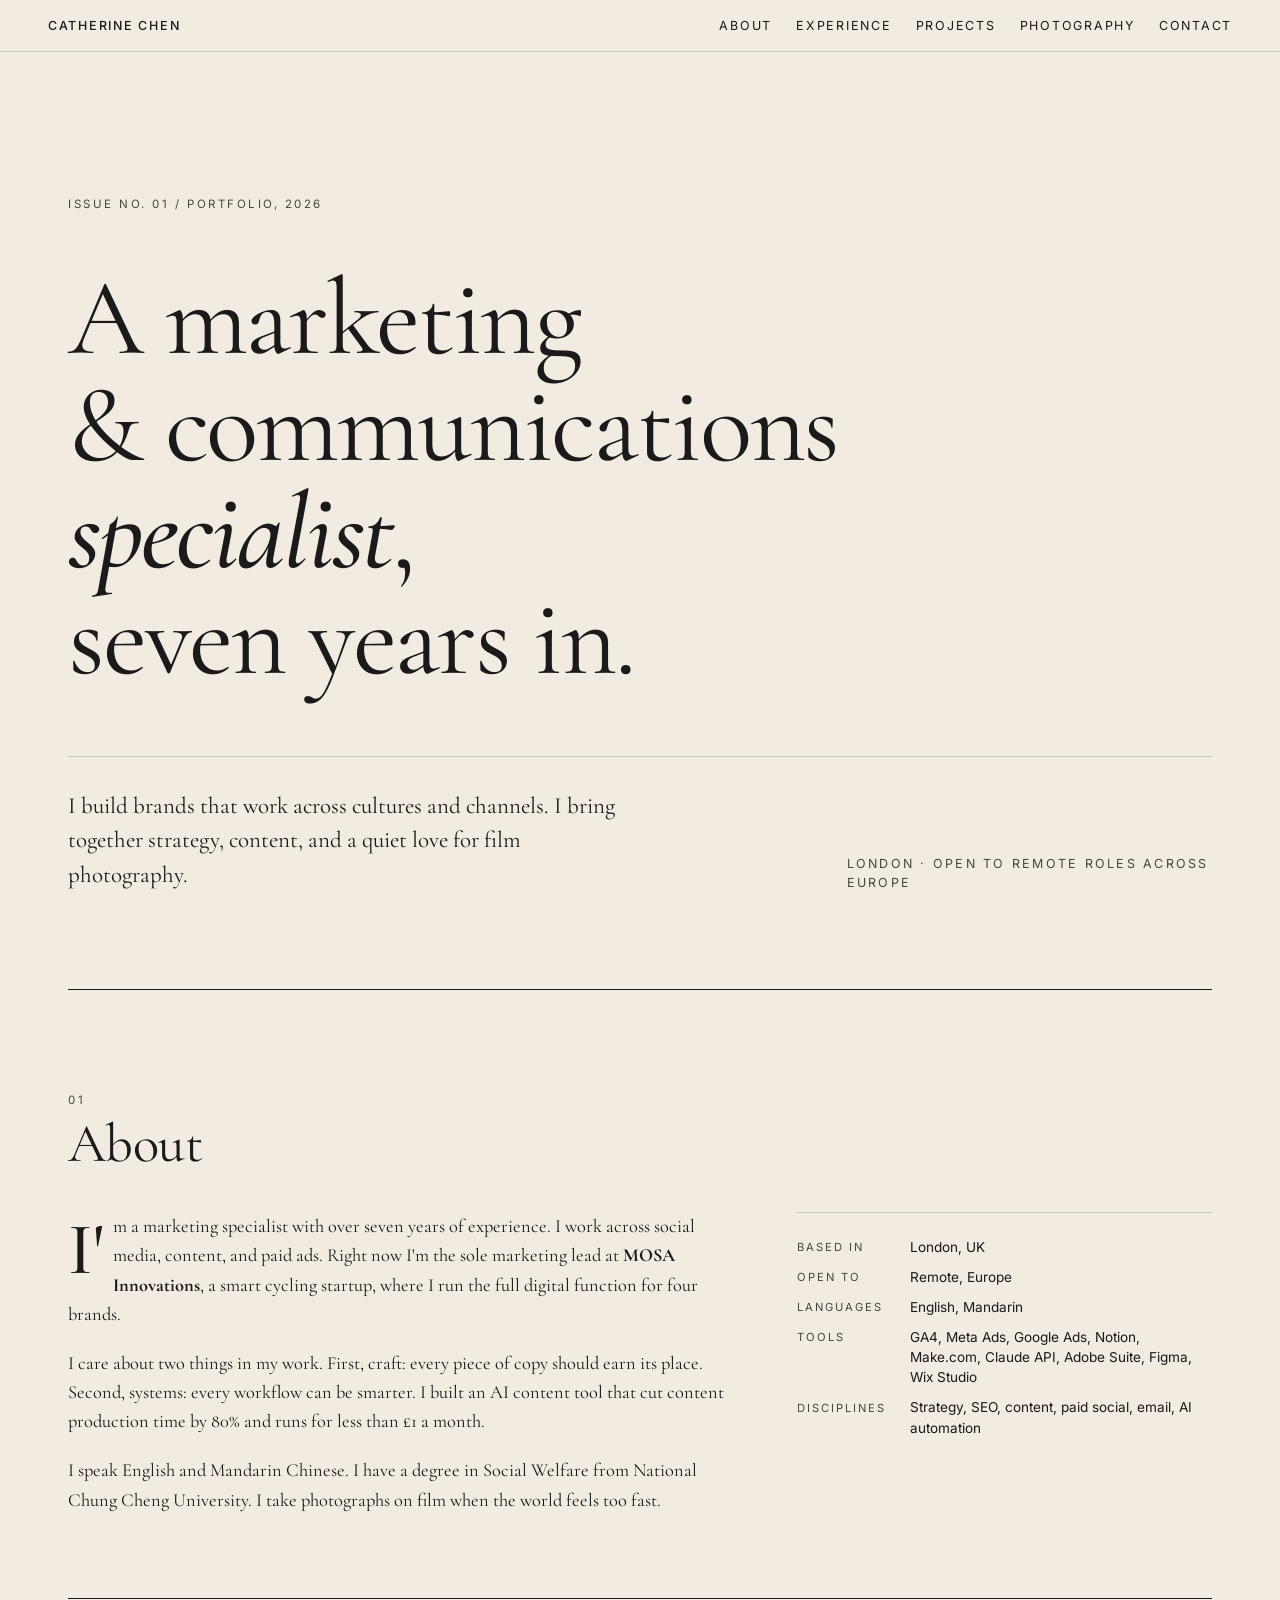
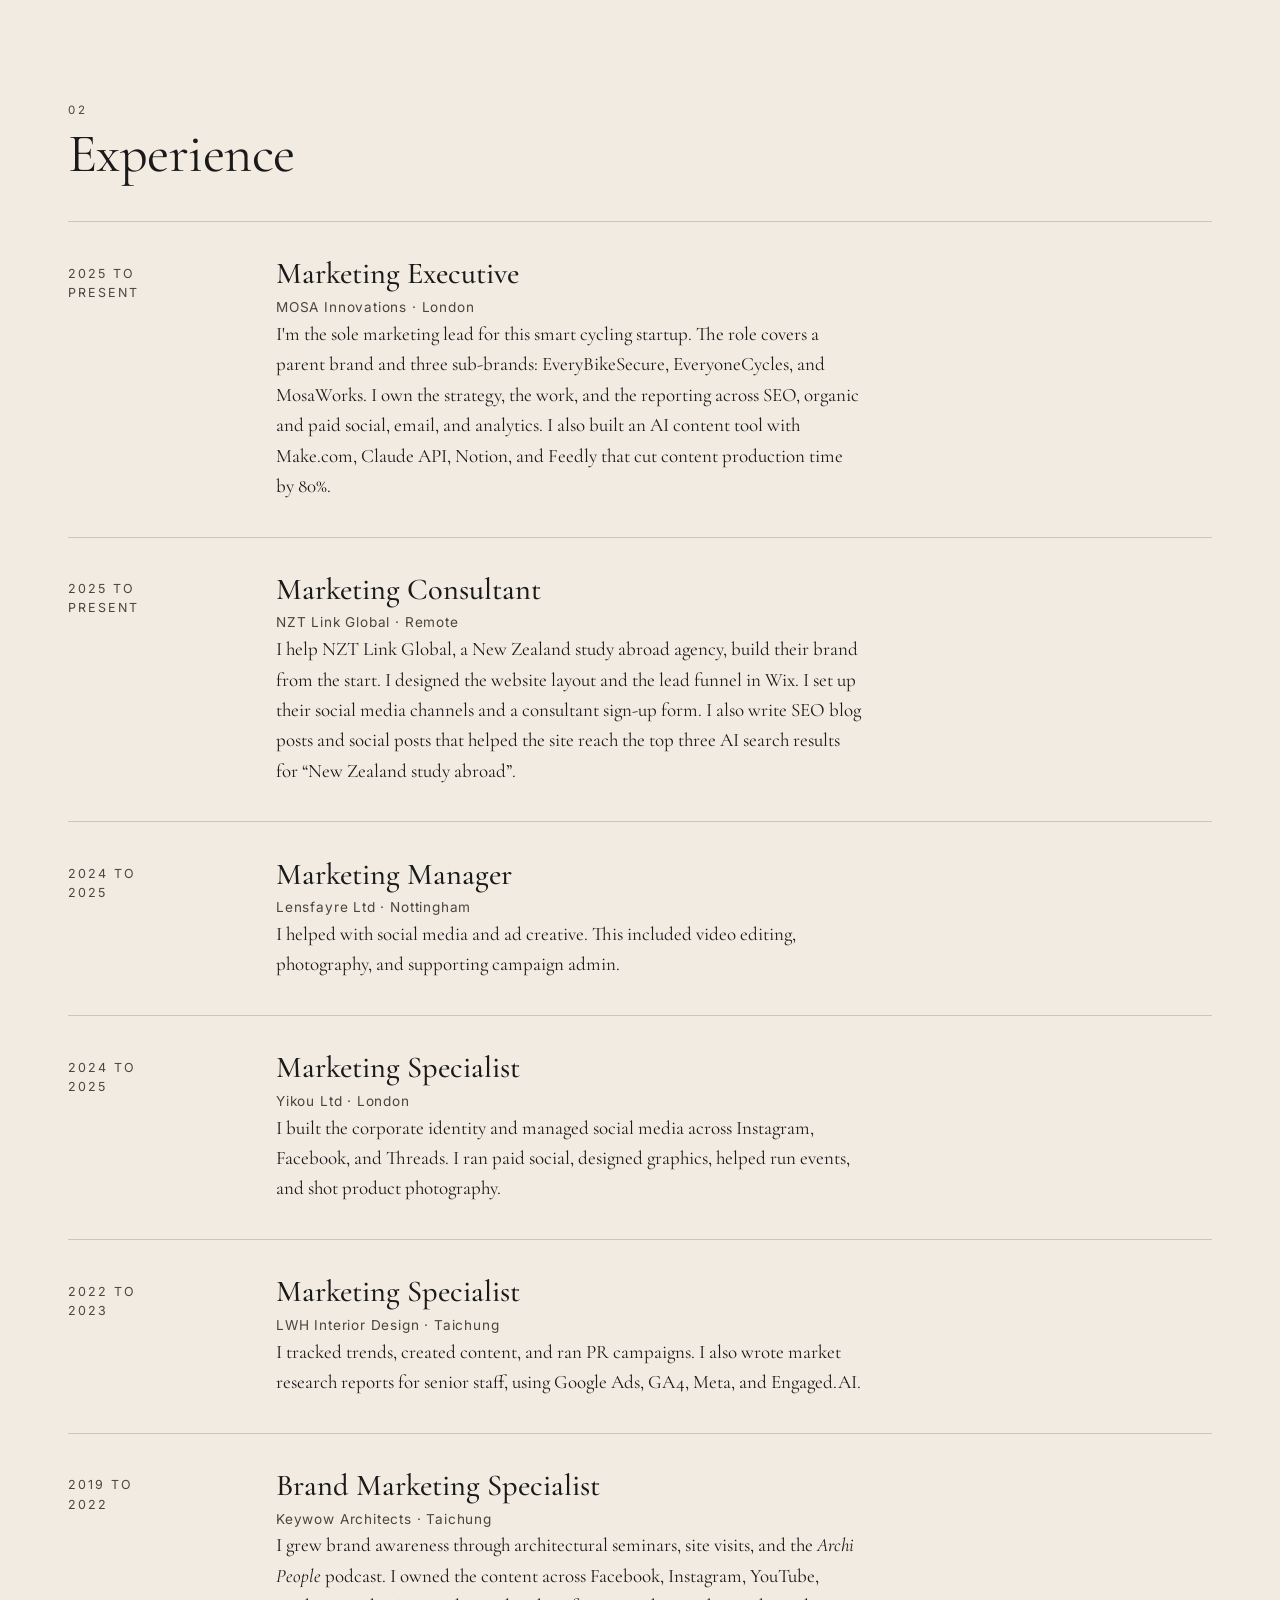
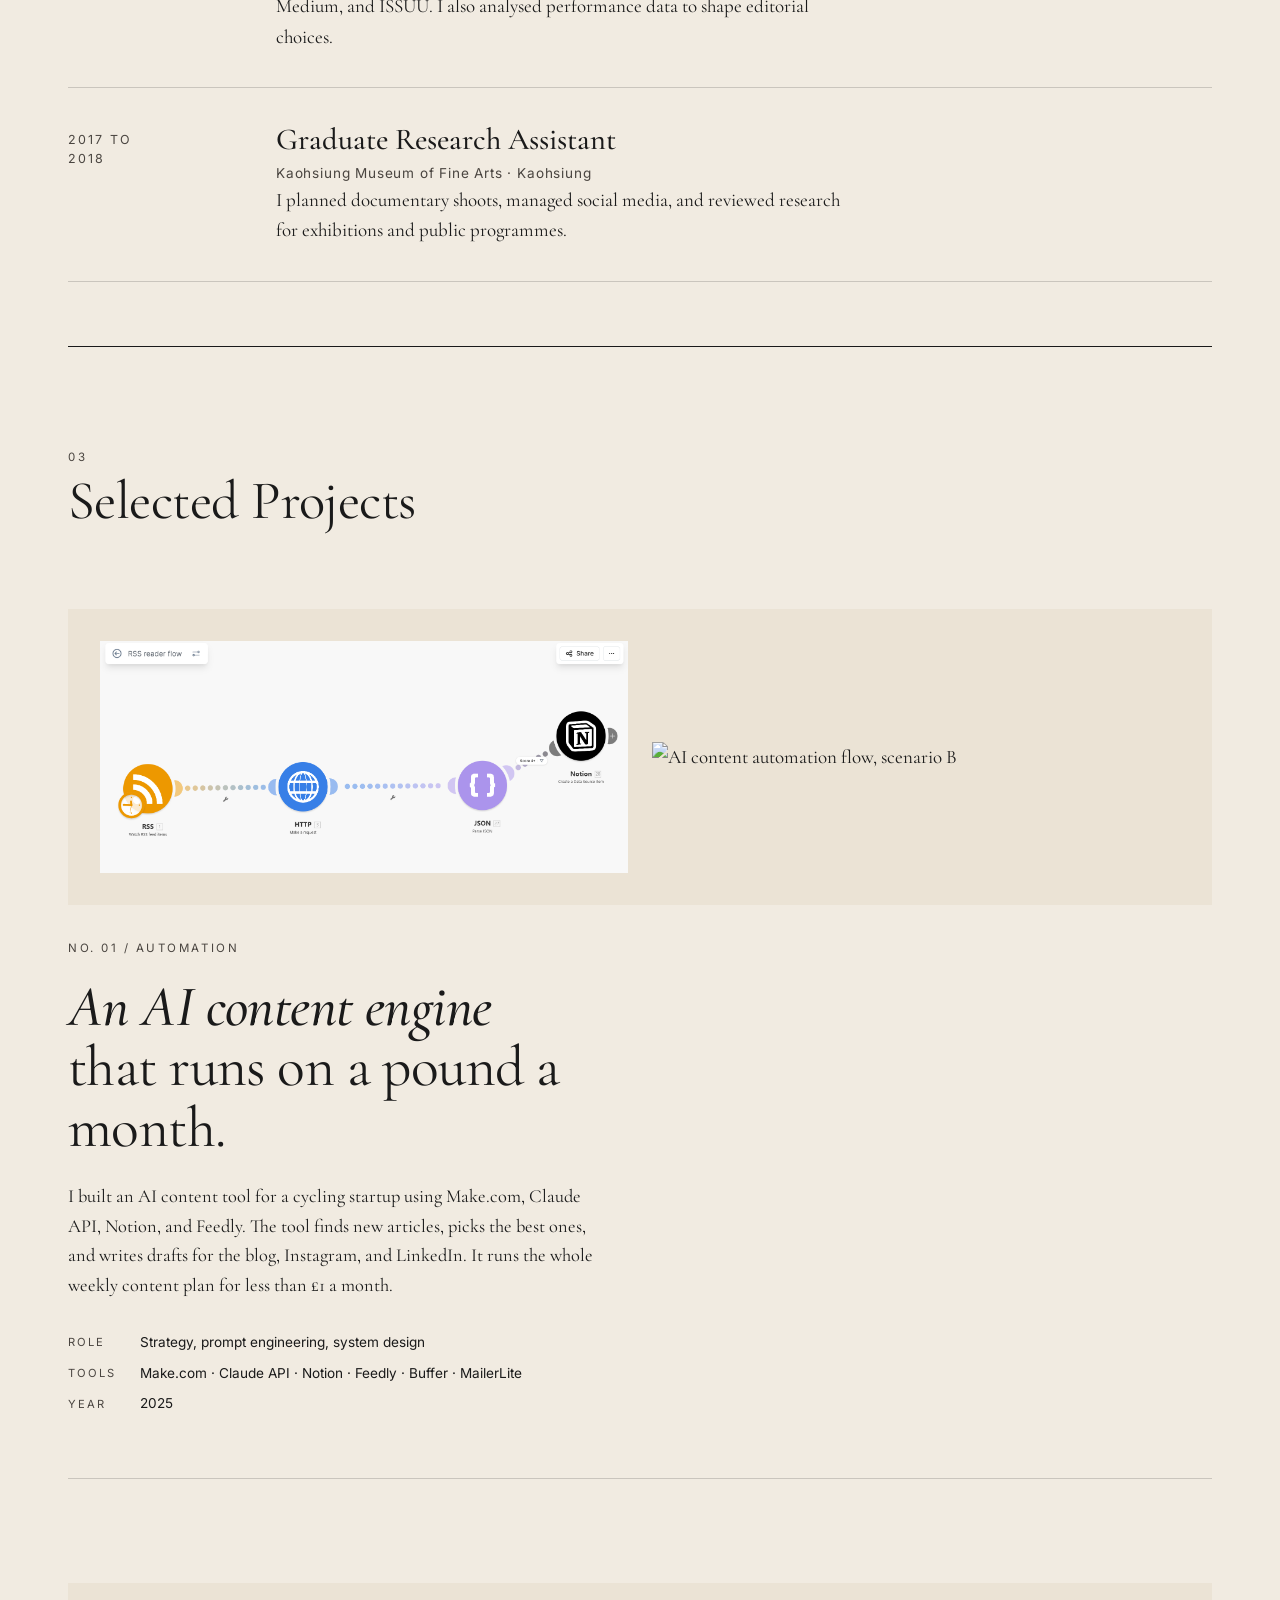
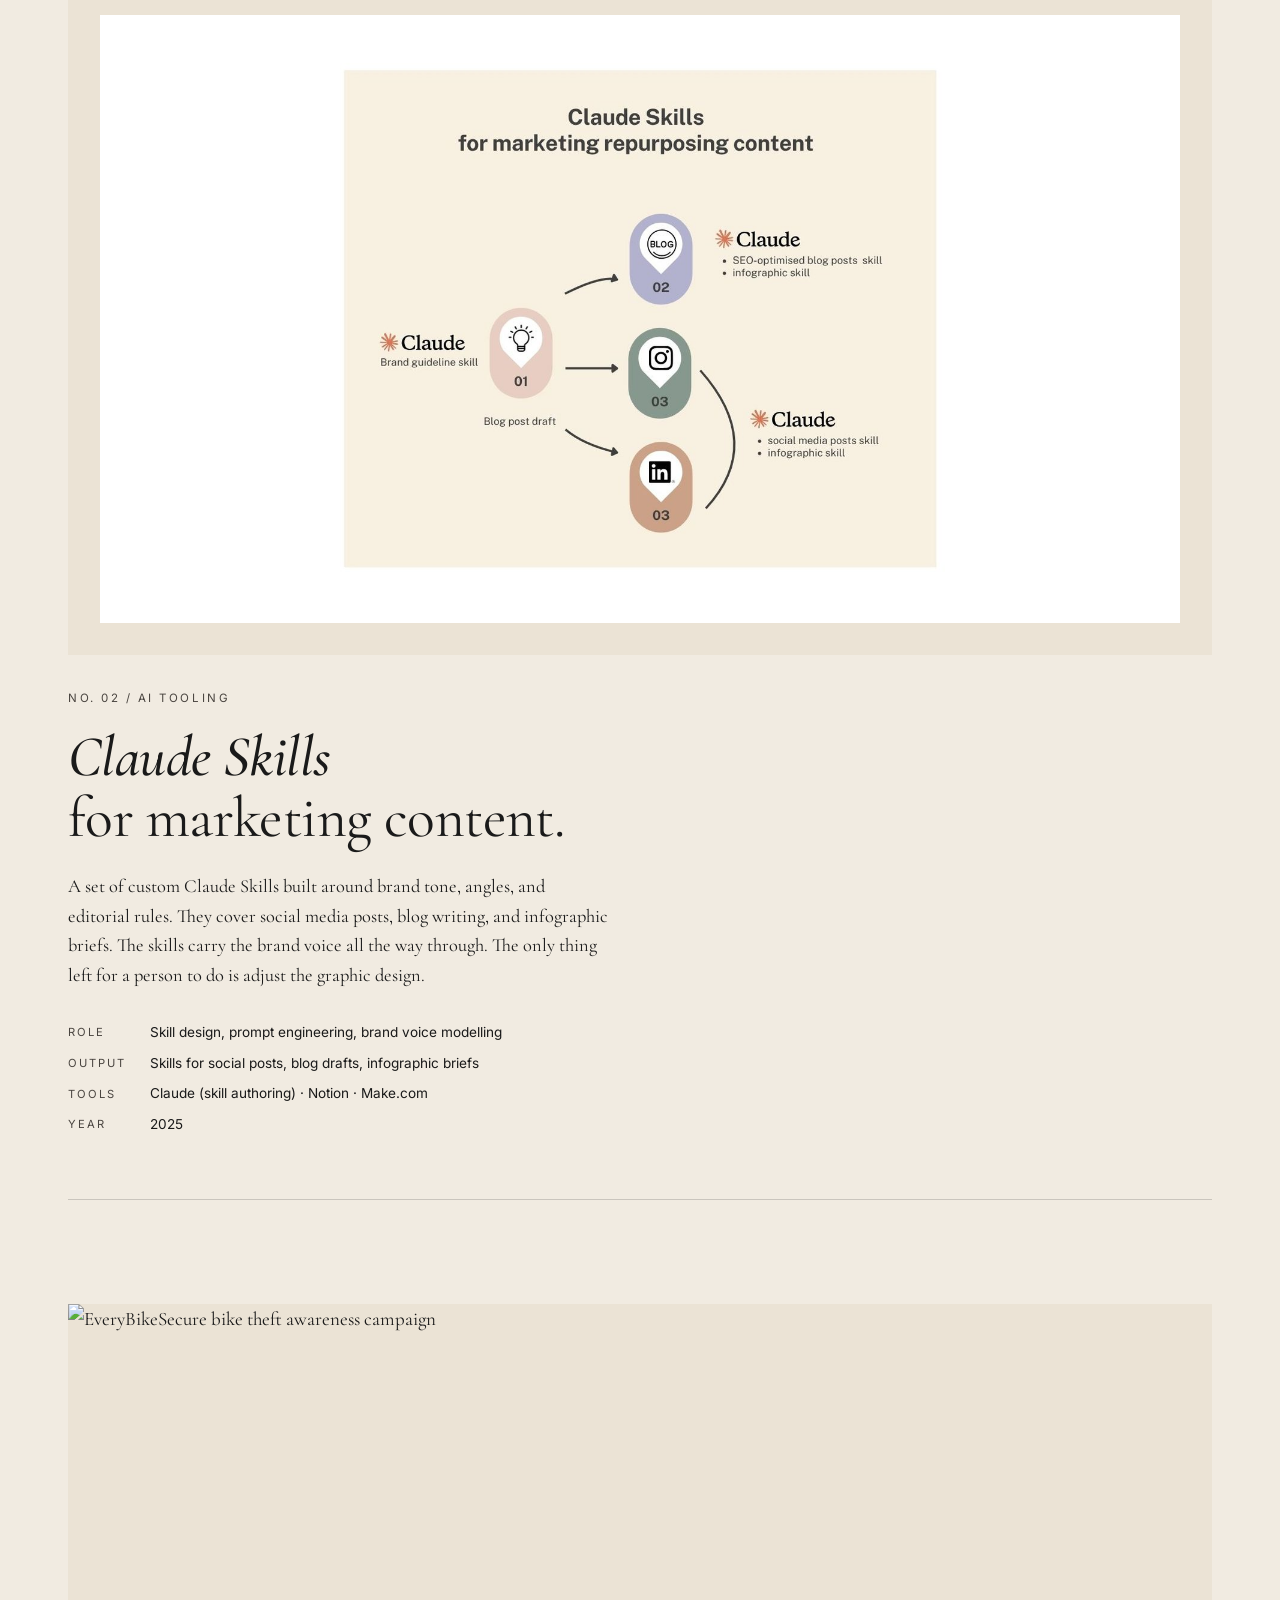
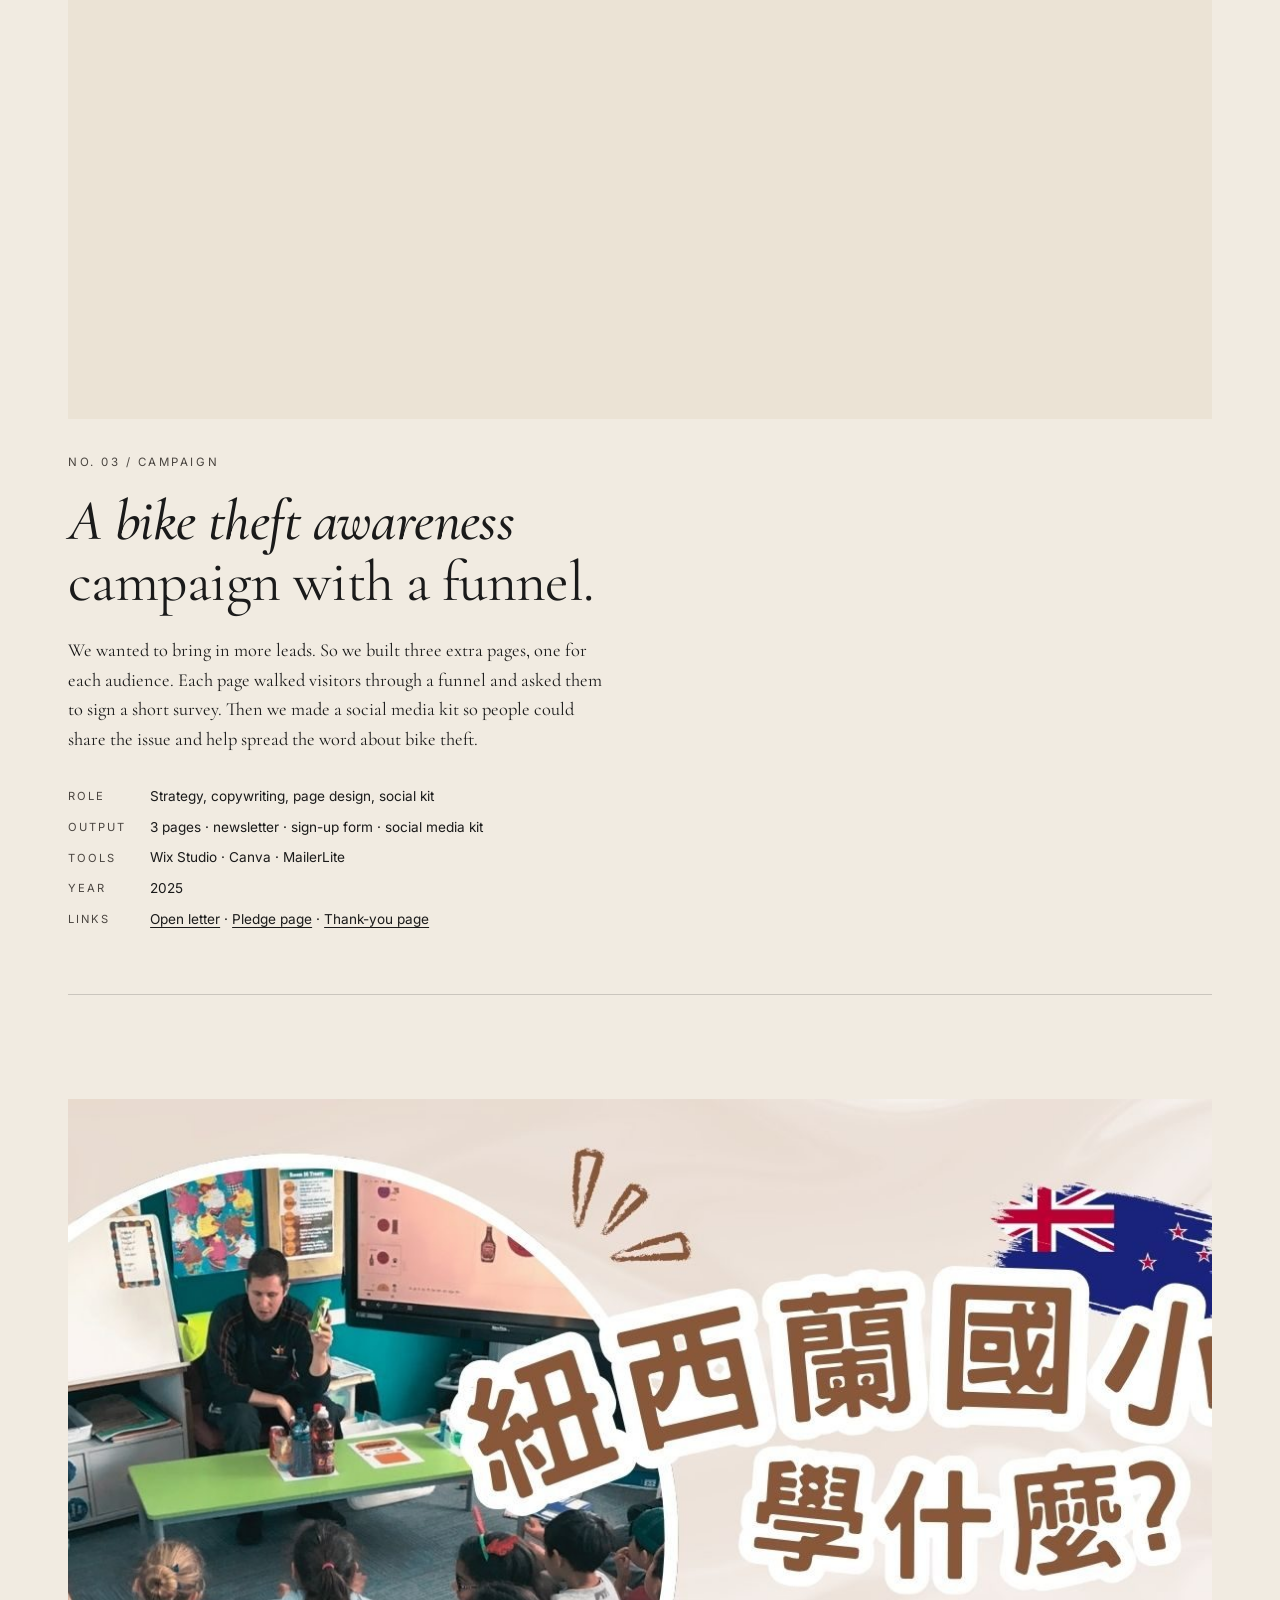
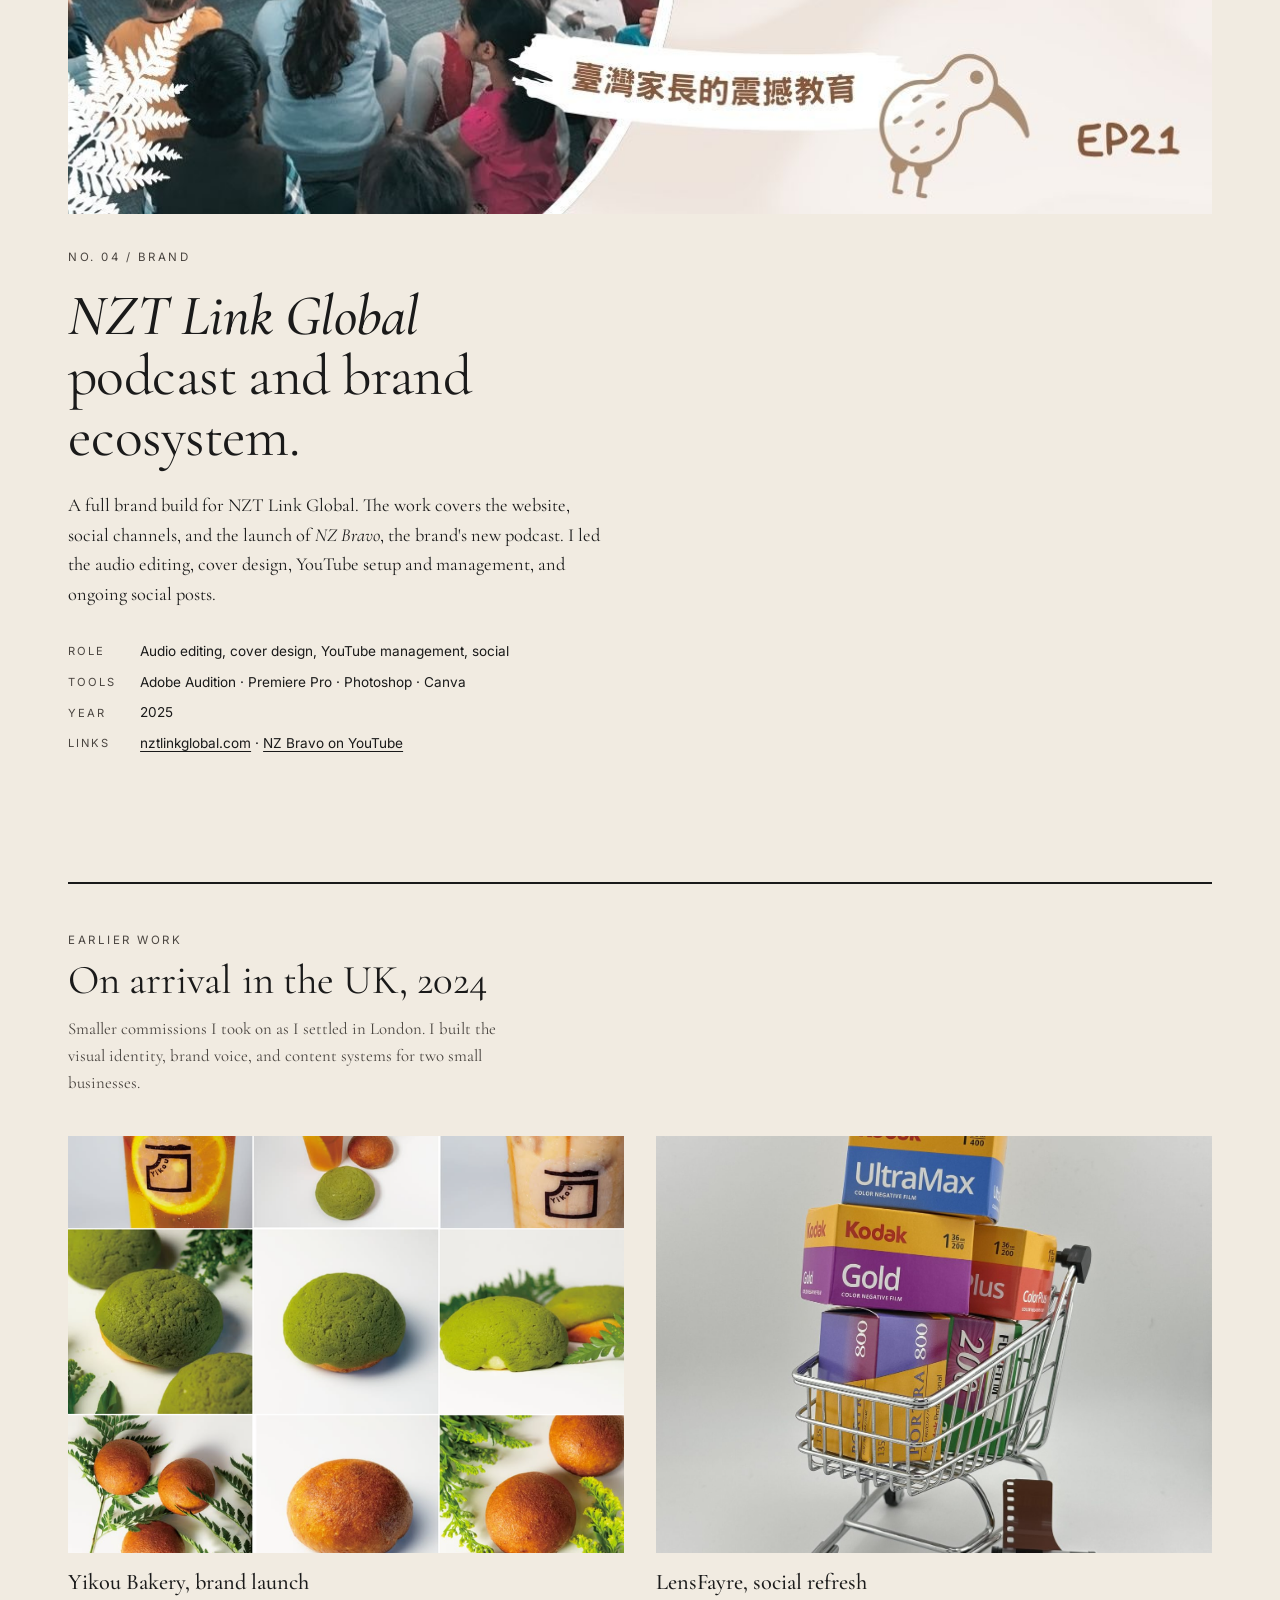
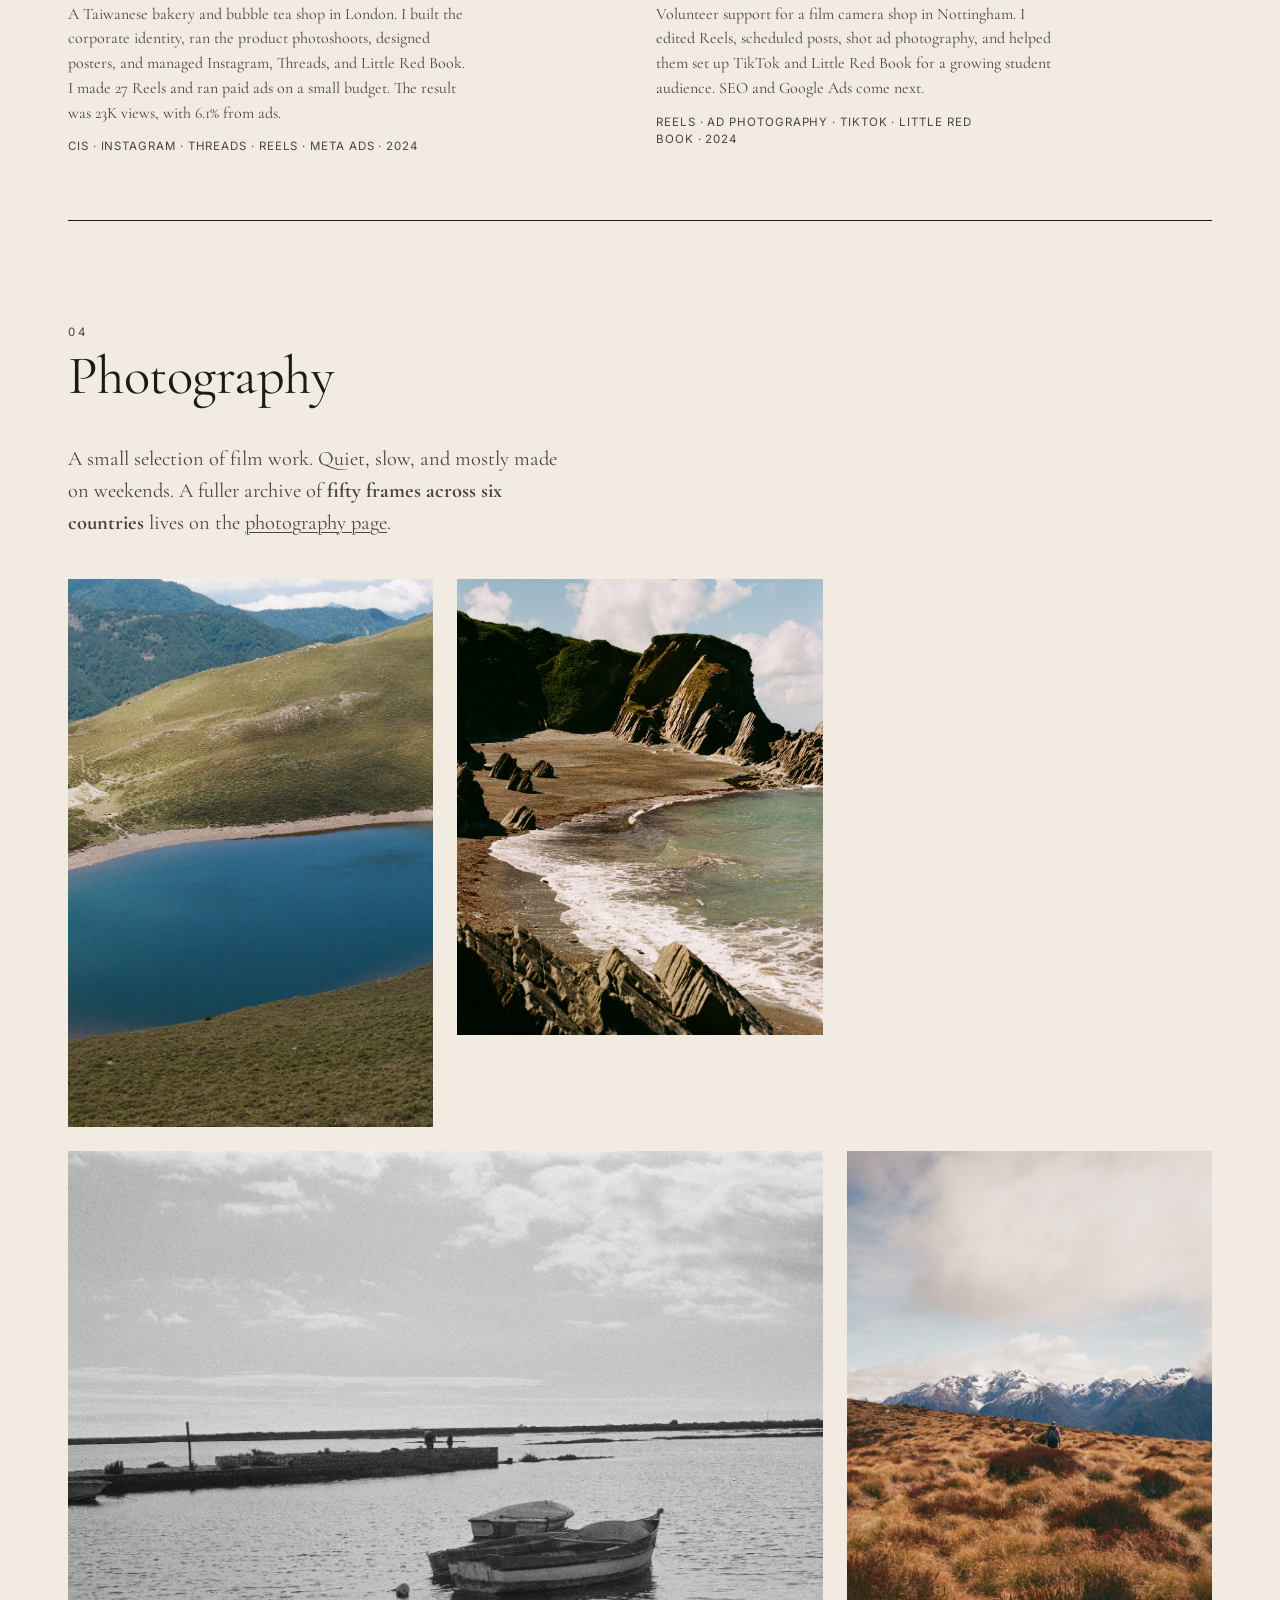
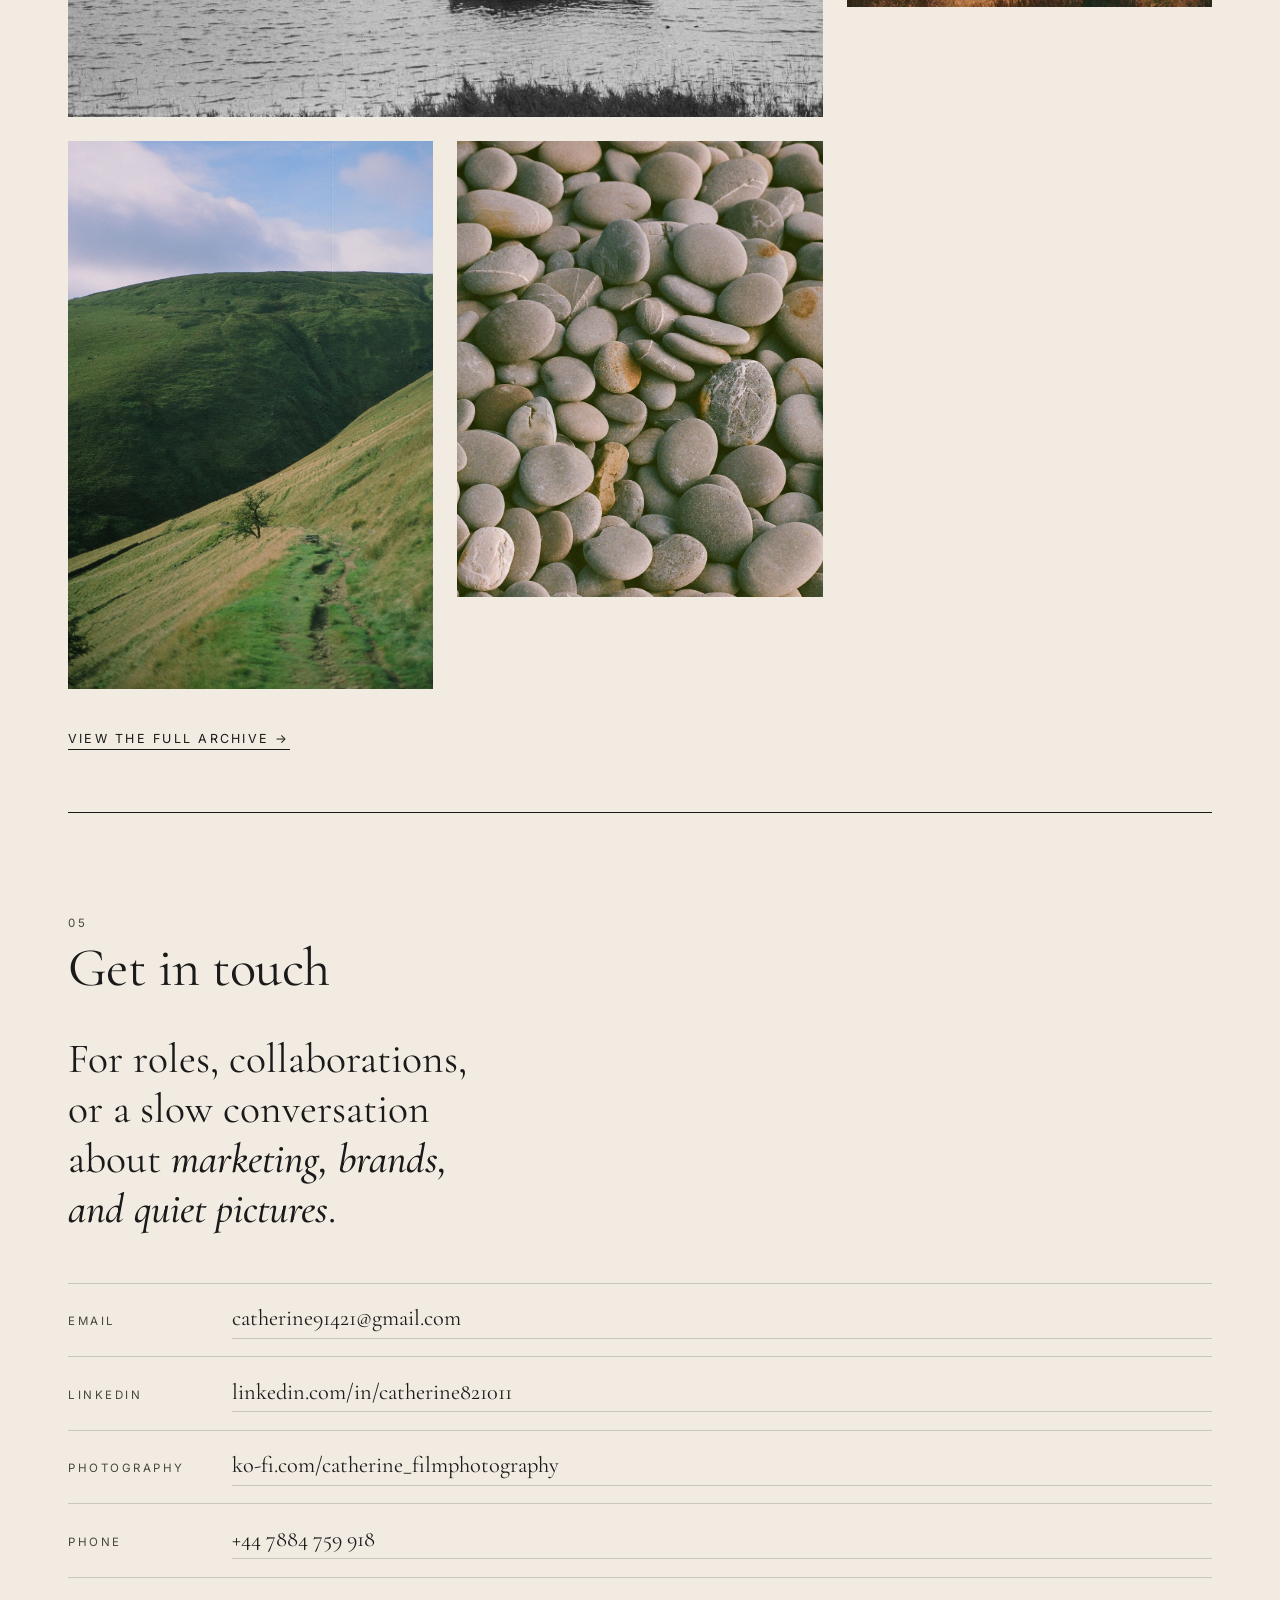
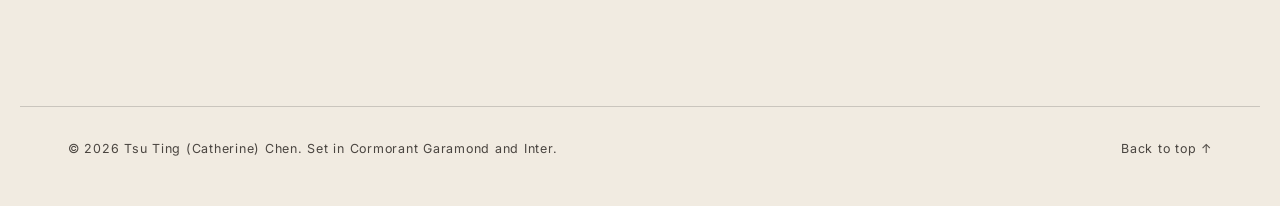
==== index.html @ f1c5baa5 "Add files via upload" ====
<!doctype html>
<html lang="en">
<head>
  <meta charset="utf-8" />
  <meta name="viewport" content="width=device-width,initial-scale=1" />
  <title>Catherine Chen, Marketing &amp; Communications</title>
  <meta name="description" content="Tsu Ting (Catherine) Chen, marketing and communications specialist. Seven years building brands across cultures. Portfolio, photography, and contact." />
  <link rel="preconnect" href="https://fonts.googleapis.com">
  <link rel="preconnect" href="https://fonts.gstatic.com" crossorigin>
  <link href="https://fonts.googleapis.com/css2?family=Cormorant+Garamond:ital,wght@0,300;0,400;0,500;0,600;1,400;1,500&family=Inter:wght@300;400;500;600&display=swap" rel="stylesheet">
  <link rel="stylesheet" href="styles.css" />
</head>
<body>

<header class="topbar">
  <a class="mark" href="#top">Catherine Chen</a>
  <nav class="nav">
    <a href="#about">About</a>
    <a href="#experience">Experience</a>
    <a href="#projects">Projects</a>
    <a href="#photography">Photography</a>
    <a href="#contact">Contact</a>
  </nav>
</header>

<main id="top">

  <!-- HERO -->
  <section class="hero">
    <p class="kicker">Issue No. 01 / Portfolio, 2026</p>
    <h1 class="display">
      A marketing<br>
      &amp; communications<br>
      <em>specialist</em>,<br>
      seven years in.
    </h1>
    <div class="hero-foot">
      <p class="lede">
        I build brands that work across cultures and channels.
        I bring together strategy, content, and a quiet love for film photography.
      </p>
      <p class="meta">London &middot; Open to remote roles across Europe</p>
    </div>
  </section>

  <hr class="rule" />

  <!-- ABOUT -->
  <section id="about" class="section">
    <p class="sec-num">01</p>
    <h2 class="sec-title">About</h2>
    <div class="two-col">
      <div class="col-narrow">
        <p class="dropcap">
          I'm a marketing specialist with over seven years of experience.
          I work across social media, content, and paid ads.
          Right now I'm the sole marketing lead at <strong>MOSA Innovations</strong>,
          a smart cycling startup, where I run the full digital function for four brands.
        </p>
        <p>
          I care about two things in my work. First, craft: every piece of copy
          should earn its place. Second, systems: every workflow can be smarter.
          I built an AI content tool that cut content production time by 80% and
          runs for less than &pound;1 a month.
        </p>
        <p>
          I speak English and Mandarin Chinese. I have a degree in Social Welfare
          from National Chung Cheng University. I take photographs on film when the
          world feels too fast.
        </p>
      </div>
      <aside class="col-side">
        <dl class="facts">
          <dt>Based in</dt><dd>London, UK</dd>
          <dt>Open to</dt><dd>Remote, Europe</dd>
          <dt>Languages</dt><dd>English, Mandarin</dd>
          <dt>Tools</dt><dd>GA4, Meta Ads, Google Ads, Notion, Make.com, Claude API, Adobe Suite, Figma, Wix Studio</dd>
          <dt>Disciplines</dt><dd>Strategy, SEO, content, paid social, email, AI automation</dd>
        </dl>
      </aside>
    </div>
  </section>

  <hr class="rule" />

  <!-- EXPERIENCE -->
  <section id="experience" class="section">
    <p class="sec-num">02</p>
    <h2 class="sec-title">Experience</h2>

    <ol class="cv">
      <li class="cv-row">
        <div class="cv-when">2025 to<br><span>Present</span></div>
        <div class="cv-what">
          <h3>Marketing Executive</h3>
          <p class="cv-where">MOSA Innovations &middot; London</p>
          <p>I'm the sole marketing lead for this smart cycling startup. The role covers a parent brand and three sub-brands: EveryBikeSecure, EveryoneCycles, and MosaWorks. I own the strategy, the work, and the reporting across SEO, organic and paid social, email, and analytics. I also built an AI content tool with Make.com, Claude API, Notion, and Feedly that cut content production time by 80%.</p>
        </div>
      </li>

      <li class="cv-row">
        <div class="cv-when">2025 to<br><span>Present</span></div>
        <div class="cv-what">
          <h3>Marketing Consultant</h3>
          <p class="cv-where">NZT Link Global &middot; Remote</p>
          <p>I help NZT Link Global, a New Zealand study abroad agency, build their brand from the start. I designed the website layout and the lead funnel in Wix. I set up their social media channels and a consultant sign-up form. I also write SEO blog posts and social posts that helped the site reach the top three AI search results for &ldquo;New Zealand study abroad&rdquo;.</p>
        </div>
      </li>

      <li class="cv-row">
        <div class="cv-when">2024 to<br><span>2025</span></div>
        <div class="cv-what">
          <h3>Marketing Manager</h3>
          <p class="cv-where">Lensfayre Ltd &middot; Nottingham</p>
          <p>I helped with social media and ad creative. This included video editing, photography, and supporting campaign admin.</p>
        </div>
      </li>

      <li class="cv-row">
        <div class="cv-when">2024 to<br><span>2025</span></div>
        <div class="cv-what">
          <h3>Marketing Specialist</h3>
          <p class="cv-where">Yikou Ltd &middot; London</p>
          <p>I built the corporate identity and managed social media across Instagram, Facebook, and Threads. I ran paid social, designed graphics, helped run events, and shot product photography.</p>
        </div>
      </li>

      <li class="cv-row">
        <div class="cv-when">2022 to<br><span>2023</span></div>
        <div class="cv-what">
          <h3>Marketing Specialist</h3>
          <p class="cv-where">LWH Interior Design &middot; Taichung</p>
          <p>I tracked trends, created content, and ran PR campaigns. I also wrote market research reports for senior staff, using Google Ads, GA4, Meta, and Engaged.AI.</p>
        </div>
      </li>

      <li class="cv-row">
        <div class="cv-when">2019 to<br><span>2022</span></div>
        <div class="cv-what">
          <h3>Brand Marketing Specialist</h3>
          <p class="cv-where">Keywow Architects &middot; Taichung</p>
          <p>I grew brand awareness through architectural seminars, site visits, and the <em>Archi People</em> podcast. I owned the content across Facebook, Instagram, YouTube, Medium, and ISSUU. I also analysed performance data to shape editorial choices.</p>
        </div>
      </li>

      <li class="cv-row">
        <div class="cv-when">2017 to<br><span>2018</span></div>
        <div class="cv-what">
          <h3>Graduate Research Assistant</h3>
          <p class="cv-where">Kaohsiung Museum of Fine Arts &middot; Kaohsiung</p>
          <p>I planned documentary shoots, managed social media, and reviewed research for exhibitions and public programmes.</p>
        </div>
      </li>
    </ol>
  </section>

  <hr class="rule" />

  <!-- PROJECTS -->
  <section id="projects" class="section">
    <p class="sec-num">03</p>
    <h2 class="sec-title">Selected Projects</h2>

    <!-- No. 01 / AI Content Engine -->
    <article class="project-feature has-cover">
      <div class="feature-cover dual no-crop">
        <img src="photos/ai-automation-flow/Scenario A.png" alt="AI content automation flow, scenario A" loading="lazy">
        <img src="photos/ai-automation-flow/Scenario B.png" alt="AI content automation flow, scenario B" loading="lazy">
      </div>
      <p class="kicker">No. 01 / Automation</p>
      <h3 class="project-title"><em>An AI content engine</em><br>that runs on a pound a month.</h3>
      <p class="project-lede">
        I built an AI content tool for a cycling startup using Make.com, Claude API,
        Notion, and Feedly. The tool finds new articles, picks the best ones, and
        writes drafts for the blog, Instagram, and LinkedIn. It runs the whole weekly
        content plan for less than &pound;1 a month.
      </p>
      <dl class="project-meta">
        <dt>Role</dt><dd>Strategy, prompt engineering, system design</dd>
        <dt>Tools</dt><dd>Make.com &middot; Claude API &middot; Notion &middot; Feedly &middot; Buffer &middot; MailerLite</dd>
        <dt>Year</dt><dd>2025</dd>
      </dl>
    </article>

    <!-- No. 02 / Claude Skills -->
    <article class="project-feature has-cover">
      <div class="feature-cover no-crop">
        <img src="photos/Claude Skills for marketing content.jpg" alt="Claude Skills for marketing content" loading="lazy">
      </div>
      <p class="kicker">No. 02 / AI Tooling</p>
      <h3 class="project-title"><em>Claude Skills</em><br>for marketing content.</h3>
      <p class="project-lede">
        A set of custom Claude Skills built around brand tone, angles, and editorial
        rules. They cover social media posts, blog writing, and infographic briefs.
        The skills carry the brand voice all the way through. The only thing left for
        a person to do is adjust the graphic design.
      </p>
      <dl class="project-meta">
        <dt>Role</dt><dd>Skill design, prompt engineering, brand voice modelling</dd>
        <dt>Output</dt><dd>Skills for social posts, blog drafts, infographic briefs</dd>
        <dt>Tools</dt><dd>Claude (skill authoring) &middot; Notion &middot; Make.com</dd>
        <dt>Year</dt><dd>2025</dd>
      </dl>
    </article>

    <!-- No. 03 / Bike Theft Campaign -->
    <article class="project-feature has-cover">
      <div class="feature-cover">
        <img src="photos/bike-theft-campaign/cover.jpg?v=2" alt="EveryBikeSecure bike theft awareness campaign" loading="lazy">
      </div>
      <p class="kicker">No. 03 / Campaign</p>
      <h3 class="project-title"><em>A bike theft awareness</em><br>campaign with a funnel.</h3>
      <p class="project-lede">
        We wanted to bring in more leads. So we built three extra pages, one for each
        audience. Each page walked visitors through a funnel and asked them to sign a
        short survey. Then we made a social media kit so people could share the issue
        and help spread the word about bike theft.
      </p>
      <dl class="project-meta">
        <dt>Role</dt><dd>Strategy, copywriting, page design, social kit</dd>
        <dt>Output</dt><dd>3 pages &middot; newsletter &middot; sign-up form &middot; social media kit</dd>
        <dt>Tools</dt><dd>Wix Studio &middot; Canva &middot; MailerLite</dd>
        <dt>Year</dt><dd>2025</dd>
        <dt>Links</dt>
        <dd>
          <a href="https://www.everybikesecure.com/openletter" target="_blank" rel="noopener">Open letter</a> &middot;
          <a href="https://www.everybikesecure.com/pledgepage" target="_blank" rel="noopener">Pledge page</a> &middot;
          <a href="https://www.everybikesecure.com/thankyoupage" target="_blank" rel="noopener">Thank-you page</a>
        </dd>
      </dl>
    </article>

    <!-- No. 04 / NZT Brand Ecosystem -->
    <article class="project-feature has-cover">
      <div class="feature-cover">
        <img src="photos/NZT BRAVO Youtube Thumbnail.jpg" alt="NZ Bravo podcast cover" loading="lazy">
      </div>
      <p class="kicker">No. 04 / Brand</p>
      <h3 class="project-title"><em>NZT Link Global</em><br>podcast and brand ecosystem.</h3>
      <p class="project-lede">
        A full brand build for NZT Link Global. The work covers the website, social
        channels, and the launch of <em>NZ Bravo</em>, the brand's new podcast.
        I led the audio editing, cover design, YouTube setup and management, and
        ongoing social posts.
      </p>
      <dl class="project-meta">
        <dt>Role</dt><dd>Audio editing, cover design, YouTube management, social</dd>
        <dt>Tools</dt><dd>Adobe Audition &middot; Premiere Pro &middot; Photoshop &middot; Canva</dd>
        <dt>Year</dt><dd>2025</dd>
        <dt>Links</dt>
        <dd>
          <a href="https://www.nztlinkglobal.com/" target="_blank" rel="noopener">nztlinkglobal.com</a> &middot;
          <a href="https://www.youtube.com/@NZBravo2025" target="_blank" rel="noopener">NZ Bravo on YouTube</a>
        </dd>
      </dl>
    </article>

    <!-- Tier 2 / On arrival in the UK -->
    <div class="tier-two">
      <p class="tier-kicker">Earlier work</p>
      <h3 class="tier-title">On arrival in the UK, 2024</h3>
      <p class="tier-lede">
        Smaller commissions I took on as I settled in London.
        I built the visual identity, brand voice, and content systems for two small businesses.
      </p>

      <div class="project-grid">
        <article class="project-card">
          <div class="project-cover">
            <img src="photos/Yikou Bakery.PNG" alt="Yikou Bakery brand" loading="lazy">
          </div>
          <h4>Yikou Bakery, brand launch</h4>
          <p>A Taiwanese bakery and bubble tea shop in London. I built the corporate identity, ran the product photoshoots, designed posters, and managed Instagram, Threads, and Little Red Book. I made 27 Reels and ran paid ads on a small budget. The result was 23K views, with 6.1% from ads.</p>
          <p class="card-meta">CIS &middot; Instagram &middot; Threads &middot; Reels &middot; Meta Ads &middot; 2024</p>
        </article>

        <article class="project-card">
          <div class="project-cover">
            <img src="photos/LensFayre.JPG" alt="LensFayre film camera shop" loading="lazy">
          </div>
          <h4>LensFayre, social refresh</h4>
          <p>Volunteer support for a film camera shop in Nottingham. I edited Reels, scheduled posts, shot ad photography, and helped them set up TikTok and Little Red Book for a growing student audience. SEO and Google Ads come next.</p>
          <p class="card-meta">Reels &middot; Ad photography &middot; TikTok &middot; Little Red Book &middot; 2024</p>
        </article>
      </div>
    </div>
  </section>

  <hr class="rule" />

  <!-- PHOTOGRAPHY -->
  <section id="photography" class="section">
    <p class="sec-num">04</p>
    <h2 class="sec-title">Photography</h2>
    <p class="sec-lede">
      A small selection of film work. Quiet, slow, and mostly made on weekends.
      A fuller archive of <strong>fifty frames across six countries</strong> lives on the
      <a href="photography.html">photography page</a>.
    </p>

    <div class="photo-grid">
      <figure class="photo tall"><img src="photos/Alpine_Lake_View.JPG" alt="Alpine lake view" loading="lazy"></figure>
      <figure class="photo"><img src="photos/Coastal_Escape.jpg" alt="Coastal escape" loading="lazy"></figure>
      <figure class="photo wide"><img src="photos/Harbor_Calm_BW.jpg" alt="Harbour, calm, black and white" loading="lazy"></figure>
      <figure class="photo"><img src="photos/Meadow_Dreamscape.JPG" alt="Meadow dreamscape" loading="lazy"></figure>
      <figure class="photo tall"><img src="photos/Green_Hillside_Serenity.jpg" alt="Green hillside" loading="lazy"></figure>
      <figure class="photo"><img src="photos/Pebble_Harmony.JPG" alt="Pebbles" loading="lazy"></figure>
    </div>

    <p class="more-link">
      <a href="photography.html">View the full archive &rarr;</a>
    </p>
  </section>

  <hr class="rule" />

  <!-- CONTACT -->
  <section id="contact" class="section contact">
    <p class="sec-num">05</p>
    <h2 class="sec-title">Get in touch</h2>
    <p class="contact-lede">
      For roles, collaborations, or a slow conversation about
      <em>marketing, brands, and quiet pictures</em>.
    </p>

    <ul class="contact-list">
      <li><span>Email</span><a href="mailto:catherine91421@gmail.com">catherine91421@gmail.com</a></li>
      <li><span>LinkedIn</span><a href="https://www.linkedin.com/in/catherine821011" target="_blank" rel="noopener">linkedin.com/in/catherine821011</a></li>
      <li><span>Photography</span><a href="https://ko-fi.com/catherine_filmphotography" target="_blank" rel="noopener">ko-fi.com/catherine_filmphotography</a></li>
      <li><span>Phone</span><a href="tel:+447884759918">+44 7884 759 918</a></li>
    </ul>
  </section>

</main>

<footer class="footer">
  <p>&copy; 2026 Tsu Ting (Catherine) Chen. Set in Cormorant Garamond and Inter.</p>
  <p><a href="#top">Back to top &uarr;</a></p>
</footer>

<script src="script.js" defer></script>
</body>
</html>
---- styles.css ----
/* ---------- The Gentlewoman-inspired editorial portfolio ---------- */

:root {
  --paper: #f1ebe1;          /* warm cream */
  --paper-2: #ebe3d5;        /* deeper cream for accents */
  --ink: #1a1a1a;
  --ink-soft: #4a4540;
  --rule: #1a1a1a;
  --hair: rgba(26,26,26,0.18);
  --serif: "Cormorant Garamond", "EB Garamond", Georgia, "Times New Roman", serif;
  --sans: "Inter", -apple-system, BlinkMacSystemFont, "Segoe UI", sans-serif;
  --max: 1240px;
  --gutter: clamp(1.25rem, 4vw, 3rem);
}

* { box-sizing: border-box; }

html { scroll-behavior: smooth; }

body {
  margin: 0;
  background: var(--paper);
  color: var(--ink);
  font-family: var(--serif);
  font-size: 19px;
  line-height: 1.55;
  -webkit-font-smoothing: antialiased;
  text-rendering: optimizeLegibility;
}

a { color: inherit; text-decoration: underline; text-decoration-thickness: 1px; text-underline-offset: 3px; }
a:hover { text-decoration-thickness: 2px; }

img { max-width: 100%; display: block; }

/* ---------- Top bar ---------- */
.topbar {
  position: sticky;
  top: 0;
  z-index: 50;
  display: flex;
  justify-content: space-between;
  align-items: center;
  padding: 1rem var(--gutter);
  background: var(--paper);
  border-bottom: 1px solid var(--hair);
  font-family: var(--sans);
  font-size: 0.78rem;
  letter-spacing: 0.14em;
  text-transform: uppercase;
}
.topbar .mark { text-decoration: none; font-weight: 500; }
.topbar .nav { display: flex; gap: 1.5rem; flex-wrap: wrap; }
.topbar .nav a { text-decoration: none; }
.topbar .nav a:hover { text-decoration: underline; text-underline-offset: 4px; }

@media (max-width: 720px) {
  .topbar { flex-direction: column; gap: 0.6rem; align-items: flex-start; }
  .topbar .nav { gap: 1rem; font-size: 0.72rem; }
}

/* ---------- Layout primitives ---------- */
main { max-width: var(--max); margin: 0 auto; padding: 0 var(--gutter); }

.section {
  padding: clamp(3.5rem, 8vw, 7rem) 0 clamp(2rem, 5vw, 4rem);
}

.rule {
  border: 0;
  border-top: 1px solid var(--rule);
  max-width: var(--max);
  margin: 0 auto;
}

.kicker {
  font-family: var(--sans);
  font-size: 0.72rem;
  letter-spacing: 0.22em;
  text-transform: uppercase;
  color: var(--ink-soft);
  margin: 0 0 1.2rem;
}

.sec-num {
  font-family: var(--sans);
  font-size: 0.72rem;
  letter-spacing: 0.22em;
  text-transform: uppercase;
  color: var(--ink-soft);
  margin: 0 0 0.4rem;
}

.sec-title {
  font-family: var(--serif);
  font-weight: 400;
  font-size: clamp(2rem, 5vw, 3.4rem);
  line-height: 1.05;
  margin: 0 0 2.4rem;
  letter-spacing: -0.01em;
}

.sec-lede {
  font-size: clamp(1.1rem, 1.6vw, 1.35rem);
  line-height: 1.55;
  max-width: 50ch;
  margin: 0 0 2.5rem;
  color: var(--ink-soft);
}

/* ---------- Hero ---------- */
.hero {
  padding: clamp(4rem, 12vw, 9rem) 0 clamp(3rem, 8vw, 6rem);
  display: grid;
  gap: 2rem;
}

.display {
  font-family: var(--serif);
  font-weight: 400;
  font-size: clamp(2.6rem, 8.5vw, 7rem);
  line-height: 0.98;
  letter-spacing: -0.02em;
  margin: 0;
}
.display em { font-style: italic; font-weight: 500; }

.hero-foot {
  display: grid;
  grid-template-columns: 1fr;
  gap: 1.4rem;
  border-top: 1px solid var(--hair);
  padding-top: 2rem;
  margin-top: 2rem;
}
@media (min-width: 760px) {
  .hero-foot { grid-template-columns: 2fr 1fr; gap: 3rem; }
}

.lede {
  font-size: clamp(1.15rem, 1.8vw, 1.5rem);
  line-height: 1.5;
  max-width: 50ch;
  margin: 0;
}

.meta {
  font-family: var(--sans);
  font-size: 0.78rem;
  letter-spacing: 0.18em;
  text-transform: uppercase;
  color: var(--ink-soft);
  margin: 0;
  align-self: end;
}

/* ---------- About ---------- */
.two-col {
  display: grid;
  grid-template-columns: 1fr;
  gap: 2.5rem;
}
@media (min-width: 880px) {
  .two-col { grid-template-columns: 1.6fr 1fr; gap: 4rem; }
}
.col-narrow p { margin: 0 0 1.2rem; font-size: 1.15rem; line-height: 1.6; }
.col-narrow em { font-style: italic; }

.dropcap::first-letter {
  font-size: 4em;
  line-height: 0.85;
  float: left;
  padding: 0.1em 0.12em 0 0;
  font-weight: 500;
}

.col-side .facts {
  margin: 0;
  padding: 1.5rem 0 0;
  border-top: 1px solid var(--hair);
  display: grid;
  grid-template-columns: max-content 1fr;
  column-gap: 1.5rem;
  row-gap: 0.6rem;
  font-family: var(--sans);
  font-size: 0.85rem;
  line-height: 1.5;
}
.col-side dt {
  font-size: 0.7rem;
  letter-spacing: 0.18em;
  text-transform: uppercase;
  color: var(--ink-soft);
  align-self: start;
  padding-top: 0.15rem;
}
.col-side dd { margin: 0; }

/* ---------- Experience ---------- */
.cv { list-style: none; padding: 0; margin: 0; }
.cv-row {
  display: grid;
  grid-template-columns: 1fr;
  gap: 0.6rem;
  padding: 1.8rem 0;
  border-top: 1px solid var(--hair);
}
.cv-row:last-child { border-bottom: 1px solid var(--hair); }
@media (min-width: 760px) {
  .cv-row {
    grid-template-columns: 160px 1fr;
    gap: 3rem;
    padding: 2.2rem 0;
  }
}
.cv-when {
  font-family: var(--sans);
  font-size: 0.78rem;
  letter-spacing: 0.16em;
  text-transform: uppercase;
  color: var(--ink-soft);
  padding-top: 0.4rem;
}
.cv-when span { display: inline-block; }
.cv-what h3 {
  font-family: var(--serif);
  font-weight: 500;
  font-size: clamp(1.4rem, 2.4vw, 1.9rem);
  line-height: 1.15;
  margin: 0 0 0.3rem;
}
.cv-where {
  font-family: var(--sans);
  font-size: 0.85rem;
  letter-spacing: 0.06em;
  color: var(--ink-soft);
  margin: 0 0 0.9rem;
}
.cv-what p { margin: 0; max-width: 65ch; line-height: 1.6; }

/* ---------- Projects ---------- */
.project-feature {
  padding: 2.5rem 0 4rem;
  border-bottom: 1px solid var(--hair);
  margin-bottom: 4rem;
}
.project-feature:last-of-type {
  border-bottom: none;
  margin-bottom: 2rem;
}
.feature-cover {
  width: 100%;
  aspect-ratio: 16 / 10;
  margin-bottom: 2.2rem;
  overflow: hidden;
  background: var(--paper-2);
}
.feature-cover img {
  width: 100%;
  height: 100%;
  object-fit: cover;
  display: block;
}

/* No-crop variant: show full picture, no fixed aspect ratio */
.feature-cover.no-crop {
  aspect-ratio: auto;
  background: var(--paper-2);
  padding: clamp(1rem, 3vw, 2rem);
  overflow: visible;
}
.feature-cover.no-crop img {
  width: 100%;
  height: auto;
  object-fit: contain;
}

/* Dual layout: two images side by side on wider screens */
.feature-cover.dual {
  display: grid;
  grid-template-columns: 1fr;
  gap: 1.5rem;
}
@media (min-width: 760px) {
  .feature-cover.dual { grid-template-columns: 1fr 1fr; align-items: center; }
}

/* Specimen — typographic "cover" for AI-tooling project */
.feature-cover.specimen {
  aspect-ratio: auto;
  background: var(--paper-2);
  padding: clamp(2rem, 6vw, 4.5rem) clamp(1.5rem, 5vw, 4rem);
  display: flex;
  align-items: center;
  justify-content: center;
}
.specimen-block { max-width: 38rem; width: 100%; }
.specimen-label {
  font-family: var(--sans);
  font-size: 0.7rem;
  letter-spacing: 0.22em;
  text-transform: uppercase;
  color: var(--ink-soft);
  margin: 0 0 0.5rem;
}
.specimen-name {
  font-family: var(--serif);
  font-style: italic;
  font-size: clamp(1.6rem, 3.5vw, 2.4rem);
  font-weight: 500;
  margin: 0 0 1rem;
  border-bottom: 1px solid var(--hair);
  padding-bottom: 0.6rem;
}
.specimen-quote {
  font-family: var(--serif);
  font-size: clamp(1.05rem, 1.6vw, 1.2rem);
  line-height: 1.55;
  margin: 0 0 1rem;
  color: var(--ink);
}
.specimen-foot {
  font-family: var(--sans);
  font-size: 0.78rem;
  color: var(--ink-soft);
  margin: 0;
  letter-spacing: 0.04em;
}

.project-title {
  font-family: var(--serif);
  font-weight: 400;
  font-size: clamp(2rem, 5.5vw, 3.6rem);
  line-height: 1.05;
  letter-spacing: -0.01em;
  margin: 0.4rem 0 1.5rem;
  max-width: 22ch;
}
.project-title em { font-style: italic; font-weight: 500; }
.project-lede {
  font-size: 1.15rem;
  line-height: 1.6;
  max-width: 60ch;
  margin: 0 0 2rem;
}
.project-meta {
  display: grid;
  grid-template-columns: max-content 1fr;
  column-gap: 1.5rem;
  row-gap: 0.6rem;
  font-family: var(--sans);
  font-size: 0.85rem;
  margin: 0;
}
.project-meta dt {
  font-size: 0.7rem;
  letter-spacing: 0.18em;
  text-transform: uppercase;
  color: var(--ink-soft);
  align-self: start;
  padding-top: 0.15rem;
}
.project-meta dd { margin: 0; line-height: 1.55; }
.project-meta dd a {
  text-decoration: underline;
  text-decoration-thickness: 1px;
  text-underline-offset: 3px;
}

/* ---------- Tier 2 — Earlier work ---------- */
.tier-two {
  border-top: 2px solid var(--ink);
  padding-top: 3rem;
  margin-top: 4rem;
}
.tier-kicker {
  font-family: var(--sans);
  font-size: 0.72rem;
  letter-spacing: 0.22em;
  text-transform: uppercase;
  color: var(--ink-soft);
  margin: 0 0 0.5rem;
}
.tier-title {
  font-family: var(--serif);
  font-weight: 400;
  font-size: clamp(1.7rem, 3.2vw, 2.6rem);
  line-height: 1.1;
  margin: 0 0 0.8rem;
  letter-spacing: -0.005em;
}
.tier-lede {
  font-size: 1.05rem;
  line-height: 1.6;
  max-width: 56ch;
  margin: 0 0 2.5rem;
  color: var(--ink-soft);
}

.project-grid {
  display: grid;
  grid-template-columns: 1fr;
  gap: 2.5rem 2rem;
}
@media (min-width: 720px) { .project-grid { grid-template-columns: repeat(2, 1fr); } }

.project-card h4 {
  font-family: var(--serif);
  font-weight: 500;
  font-size: 1.4rem;
  line-height: 1.15;
  margin: 1rem 0 0.4rem;
}
.project-card p {
  margin: 0;
  font-size: 1rem;
  line-height: 1.55;
  color: var(--ink-soft);
  max-width: 50ch;
}
.project-card .card-meta {
  font-family: var(--sans);
  font-size: 0.72rem;
  letter-spacing: 0.08em;
  color: var(--ink-soft);
  text-transform: uppercase;
  margin-top: 0.8rem;
}
.project-cover {
  aspect-ratio: 4 / 3;
  width: 100%;
  overflow: hidden;
  background: var(--paper-2);
}
.project-cover img {
  width: 100%;
  height: 100%;
  object-fit: cover;
  display: block;
}

/* ---------- Photography ---------- */
.photo-grid {
  display: grid;
  grid-template-columns: 1fr;
  gap: 1.5rem;
}
@media (min-width: 640px) { .photo-grid { grid-template-columns: repeat(2, 1fr); } }
@media (min-width: 960px) { .photo-grid { grid-template-columns: repeat(3, 1fr); } }

.photo {
  margin: 0;
  position: relative;
  aspect-ratio: 4 / 5;
  display: flex;
  align-items: flex-end;
  justify-content: flex-start;
  overflow: hidden;
  background: var(--paper-2);
}
.photo img {
  position: absolute;
  inset: 0;
  width: 100%;
  height: 100%;
  object-fit: cover;
}
.photo.tall { aspect-ratio: 3 / 4.5; }
.photo.wide { aspect-ratio: 4 / 3; }
@media (min-width: 960px) {
  .photo.wide { grid-column: span 2; }
}
.photo figcaption {
  font-family: var(--sans);
  font-size: 0.7rem;
  letter-spacing: 0.18em;
  text-transform: uppercase;
  color: var(--ink-soft);
  padding: 0.6rem 0.8rem;
  background: rgba(241,235,225,0.85);
  position: absolute;
  bottom: 0.7rem;
  left: 0.7rem;
}

/* ---------- Placeholders (for images you haven't added yet) ---------- */
.placeholder {
  background:
    linear-gradient(135deg, var(--paper-2) 0%, #ddd1bd 100%);
  position: relative;
  overflow: hidden;
}
.placeholder::after {
  content: "";
  position: absolute; inset: 0;
  background-image: linear-gradient(45deg, var(--hair) 1px, transparent 1px);
  background-size: 22px 22px;
  opacity: 0.35;
}
.project-cover.placeholder span,
.photo.placeholder figcaption {
  position: absolute;
  z-index: 2;
}
.project-cover.placeholder span {
  bottom: 0.7rem; left: 0.8rem;
  font-family: var(--sans);
  font-size: 0.7rem;
  letter-spacing: 0.18em;
  text-transform: uppercase;
  color: var(--ink-soft);
  background: rgba(241,235,225,0.85);
  padding: 0.5rem 0.7rem;
}

/* ---------- Contact ---------- */
.contact-lede {
  font-family: var(--serif);
  font-size: clamp(1.6rem, 3.5vw, 2.6rem);
  line-height: 1.2;
  max-width: 22ch;
  margin: 0 0 3rem;
  font-weight: 400;
}
.contact-lede em { font-style: italic; font-weight: 500; }

.contact-list {
  list-style: none;
  margin: 0;
  padding: 0;
  border-top: 1px solid var(--hair);
}
.contact-list li {
  display: grid;
  grid-template-columns: 140px 1fr;
  gap: 1.5rem;
  padding: 1.1rem 0;
  border-bottom: 1px solid var(--hair);
  align-items: baseline;
}
.contact-list li span {
  font-family: var(--sans);
  font-size: 0.72rem;
  letter-spacing: 0.22em;
  text-transform: uppercase;
  color: var(--ink-soft);
}
.contact-list li a {
  font-family: var(--serif);
  font-size: clamp(1.15rem, 1.8vw, 1.4rem);
  text-decoration: none;
  border-bottom: 1px solid var(--hair);
  padding-bottom: 0.1rem;
  transition: border-color 0.2s ease;
}
.contact-list li a:hover { border-bottom-color: var(--ink); }

@media (max-width: 600px) {
  .contact-list li { grid-template-columns: 1fr; gap: 0.4rem; }
}

/* ---------- Footer ---------- */
.footer {
  max-width: var(--max);
  margin: 4rem auto 0;
  padding: 2rem var(--gutter) 3rem;
  border-top: 1px solid var(--hair);
  display: flex;
  justify-content: space-between;
  flex-wrap: wrap;
  gap: 1rem;
  font-family: var(--sans);
  font-size: 0.78rem;
  letter-spacing: 0.06em;
  color: var(--ink-soft);
}
.footer p { margin: 0; }
.footer a { text-decoration: none; }
.footer a:hover { text-decoration: underline; text-underline-offset: 3px; }

/* ---------- "More" / page link ---------- */
.more-link {
  margin: 2.5rem 0 0;
  font-family: var(--sans);
  font-size: 0.78rem;
  letter-spacing: 0.18em;
  text-transform: uppercase;
}
.more-link a {
  text-decoration: none;
  border-bottom: 1px solid var(--ink);
  padding-bottom: 0.2rem;
}
.more-link a:hover { border-bottom-width: 2px; }

/* ---------- Photography subpage ---------- */
.page-photography main { max-width: var(--max); margin: 0 auto; padding: 0 var(--gutter); }

.photo-hero {
  max-width: var(--max);
  margin: 0 auto;
  padding: clamp(2rem, 5vw, 4rem) var(--gutter) clamp(3rem, 7vw, 5rem);
  display: grid;
  grid-template-columns: 1fr;
  gap: 2.5rem;
  align-items: end;
}
@media (min-width: 900px) {
  .photo-hero { grid-template-columns: 1.1fr 1fr; gap: 4rem; }
}
.photo-hero-image {
  aspect-ratio: 4 / 5;
  width: 100%;
}
@media (min-width: 900px) {
  .photo-hero-image { aspect-ratio: 4 / 5.4; }
}
.photo-hero-text { padding-bottom: 1rem; }
.photo-display {
  font-size: clamp(2.4rem, 6vw, 5rem);
  margin: 0.4rem 0 1.5rem;
}

.location {
  padding: clamp(3rem, 6vw, 5rem) 0 clamp(2rem, 4vw, 3rem);
}
.loc-meta {
  font-style: italic;
  font-weight: 400;
  font-size: 0.55em;
  color: var(--ink-soft);
  letter-spacing: 0;
  display: inline-block;
  margin-left: 0.4em;
  vertical-align: middle;
}

.end-note {
  text-align: center;
  padding: clamp(3rem, 6vw, 5rem) 0;
}
.end-line {
  font-family: var(--serif);
  font-size: clamp(1.2rem, 2vw, 1.6rem);
  margin: 1rem 0 2.5rem;
  color: var(--ink-soft);
  font-style: italic;
}
.end-line a { color: var(--ink); }
.back-link {
  font-family: var(--sans);
  font-size: 0.78rem;
  letter-spacing: 0.18em;
  text-transform: uppercase;
  text-decoration: none;
  border-bottom: 1px solid var(--ink);
  padding-bottom: 0.2rem;
}

/* ---------- Reveal on scroll (subtle) ---------- */
.reveal { opacity: 0; transform: translateY(8px); transition: opacity 0.6s ease, transform 0.6s ease; }
.reveal.is-visible { opacity: 1; transform: none; }
@media (prefers-reduced-motion: reduce) {
  .reveal { opacity: 1; transform: none; transition: none; }
  html { scroll-behavior: auto; }
}
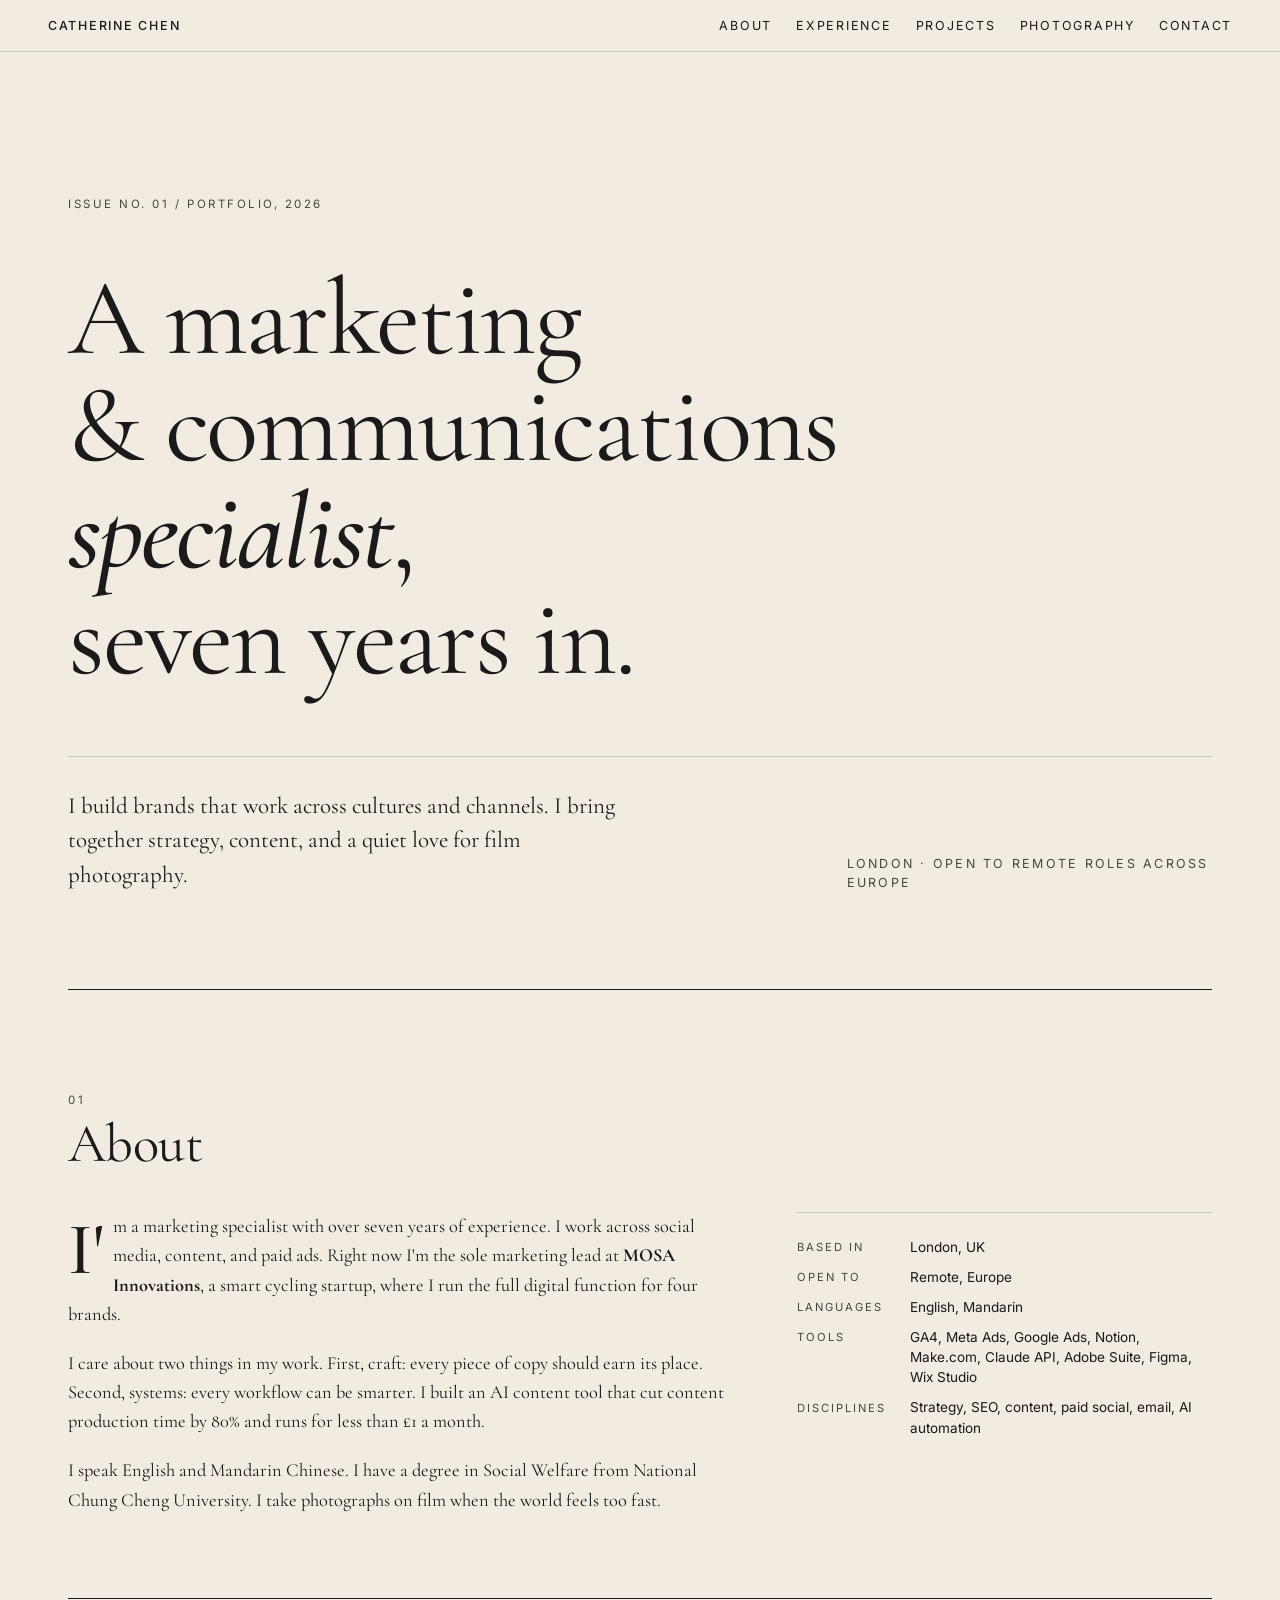
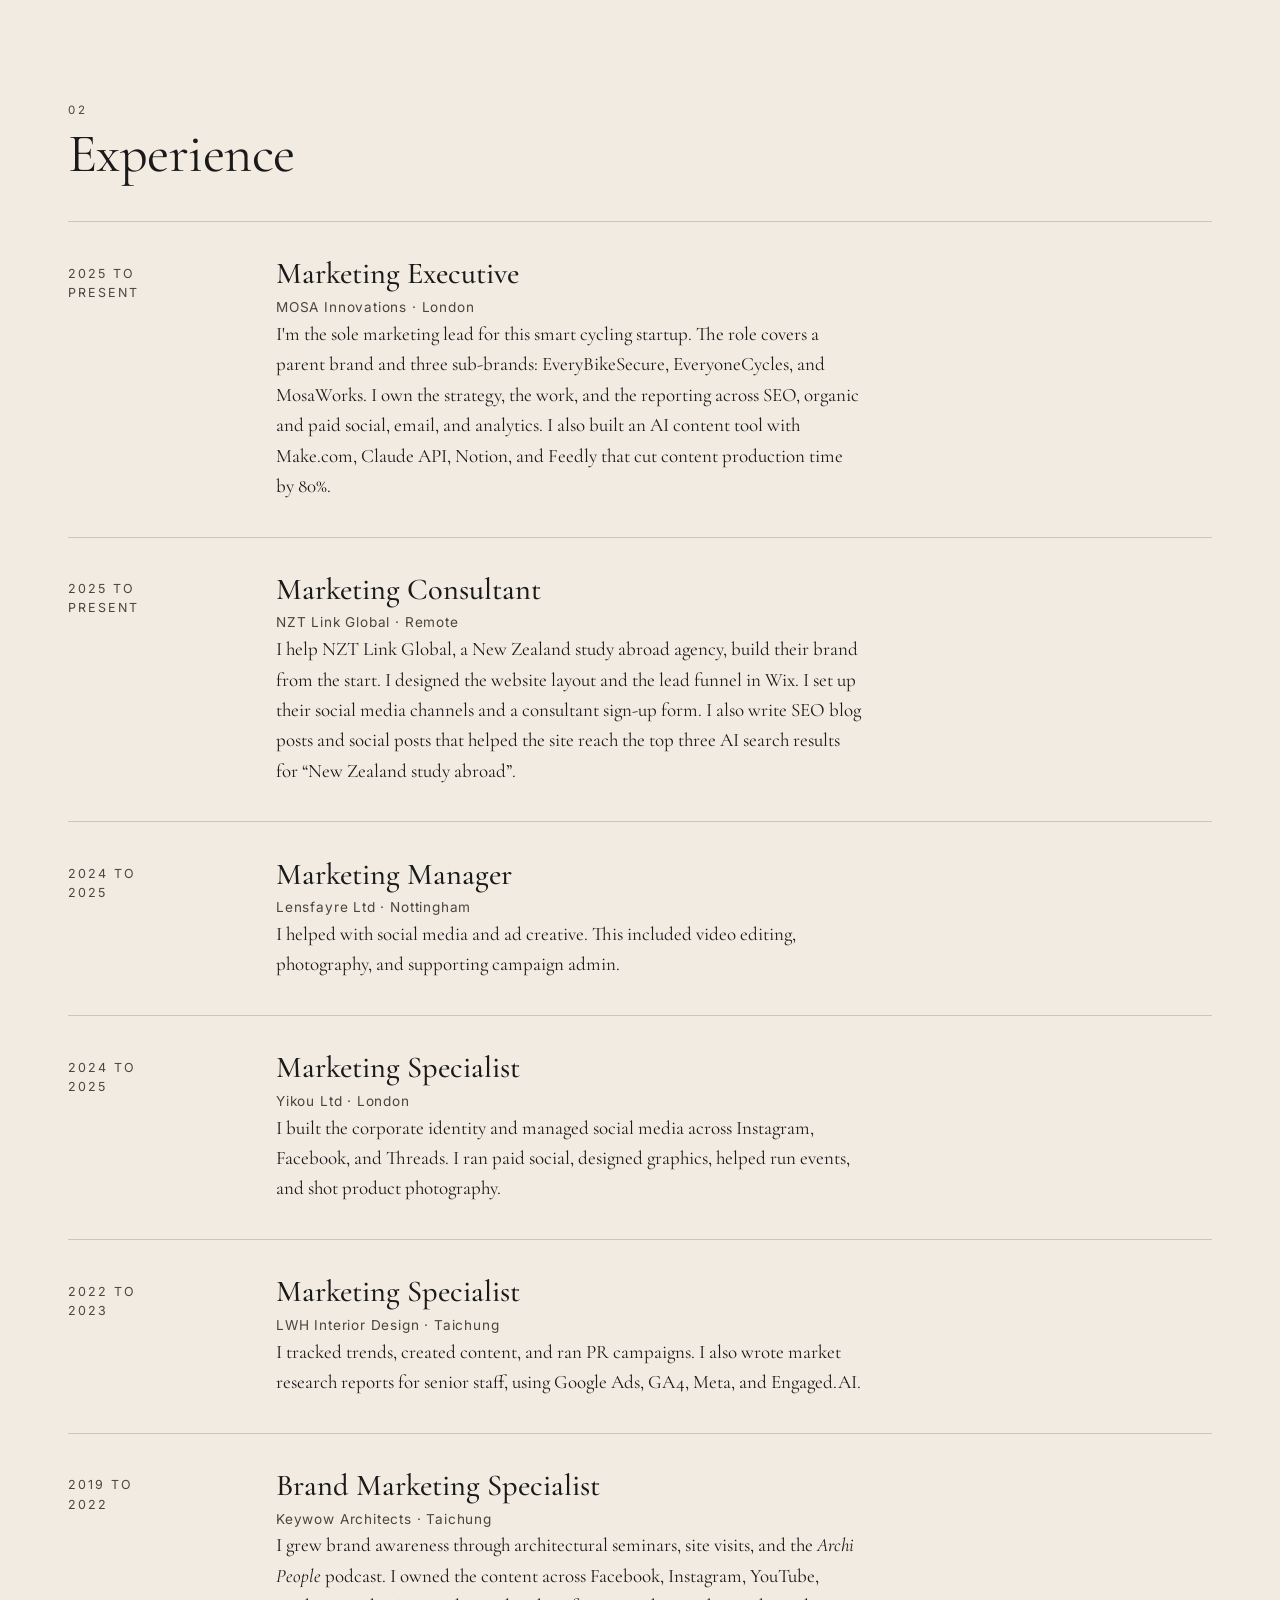
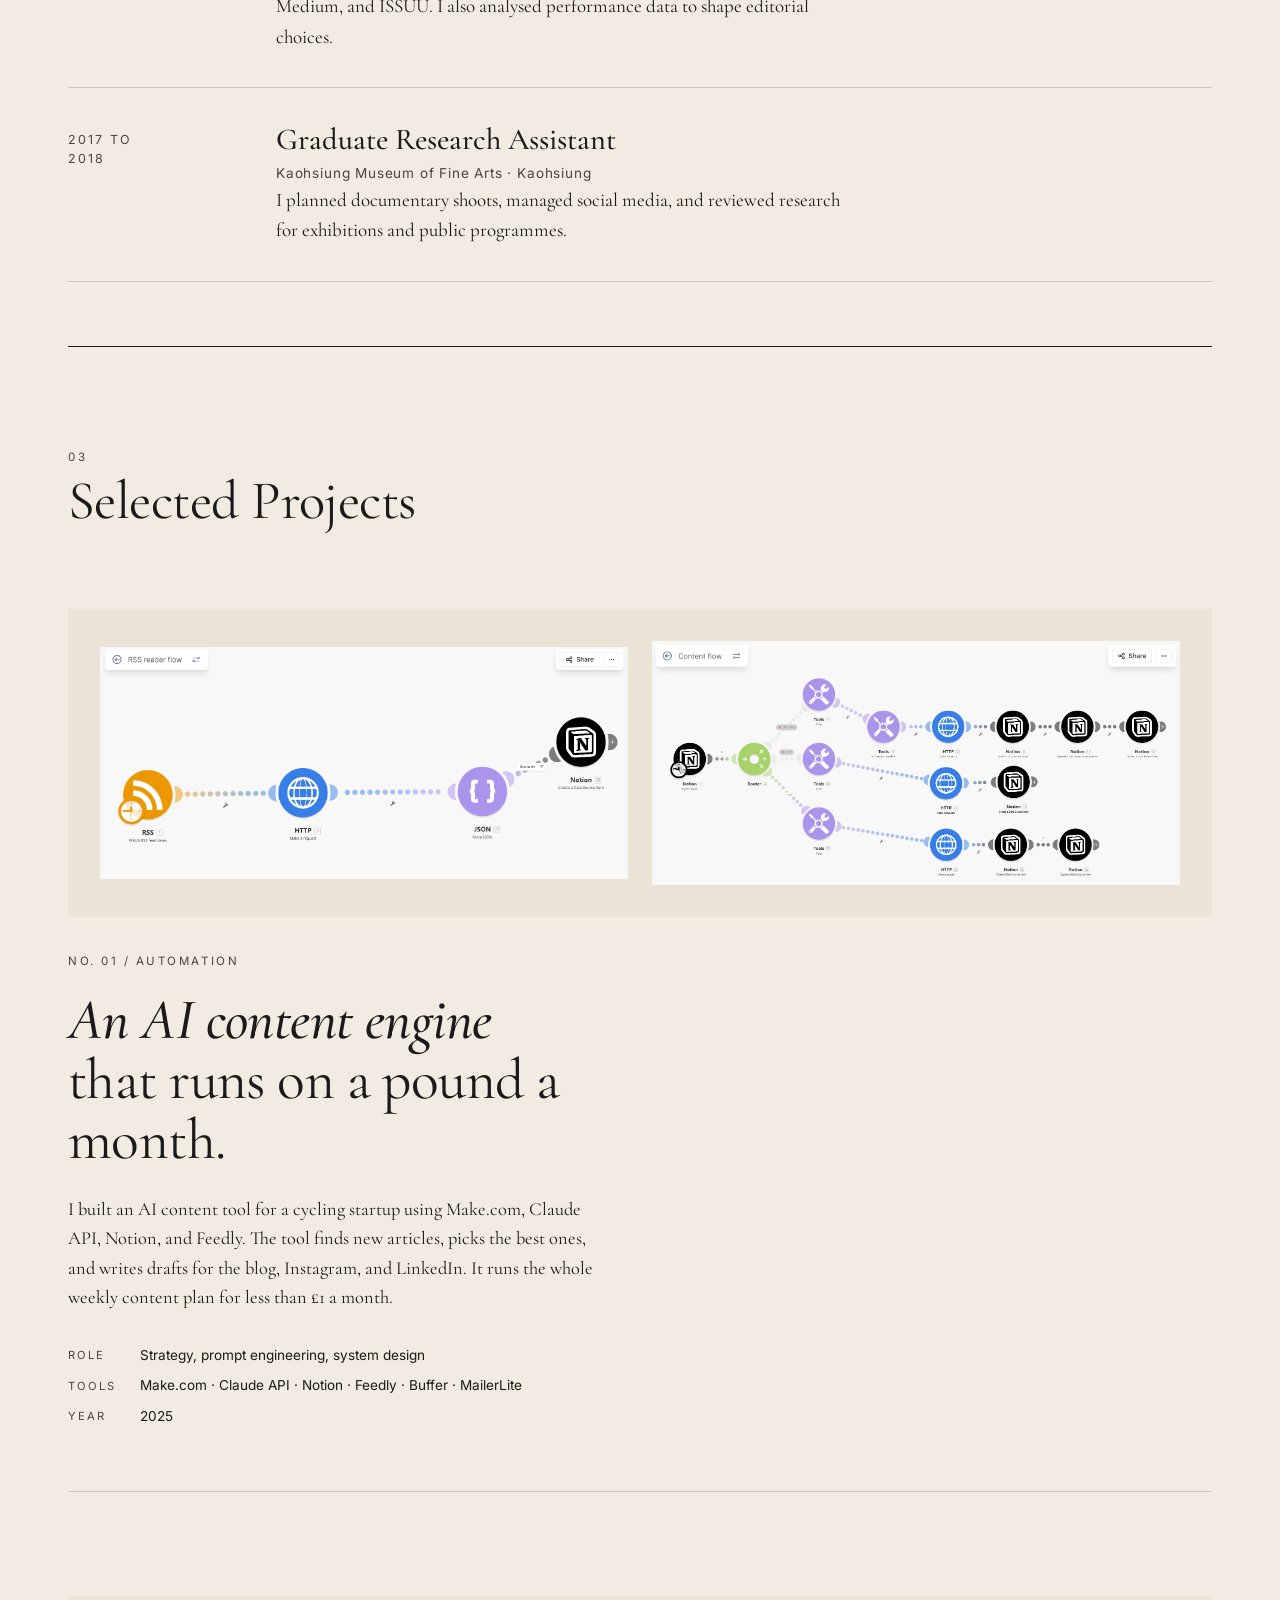
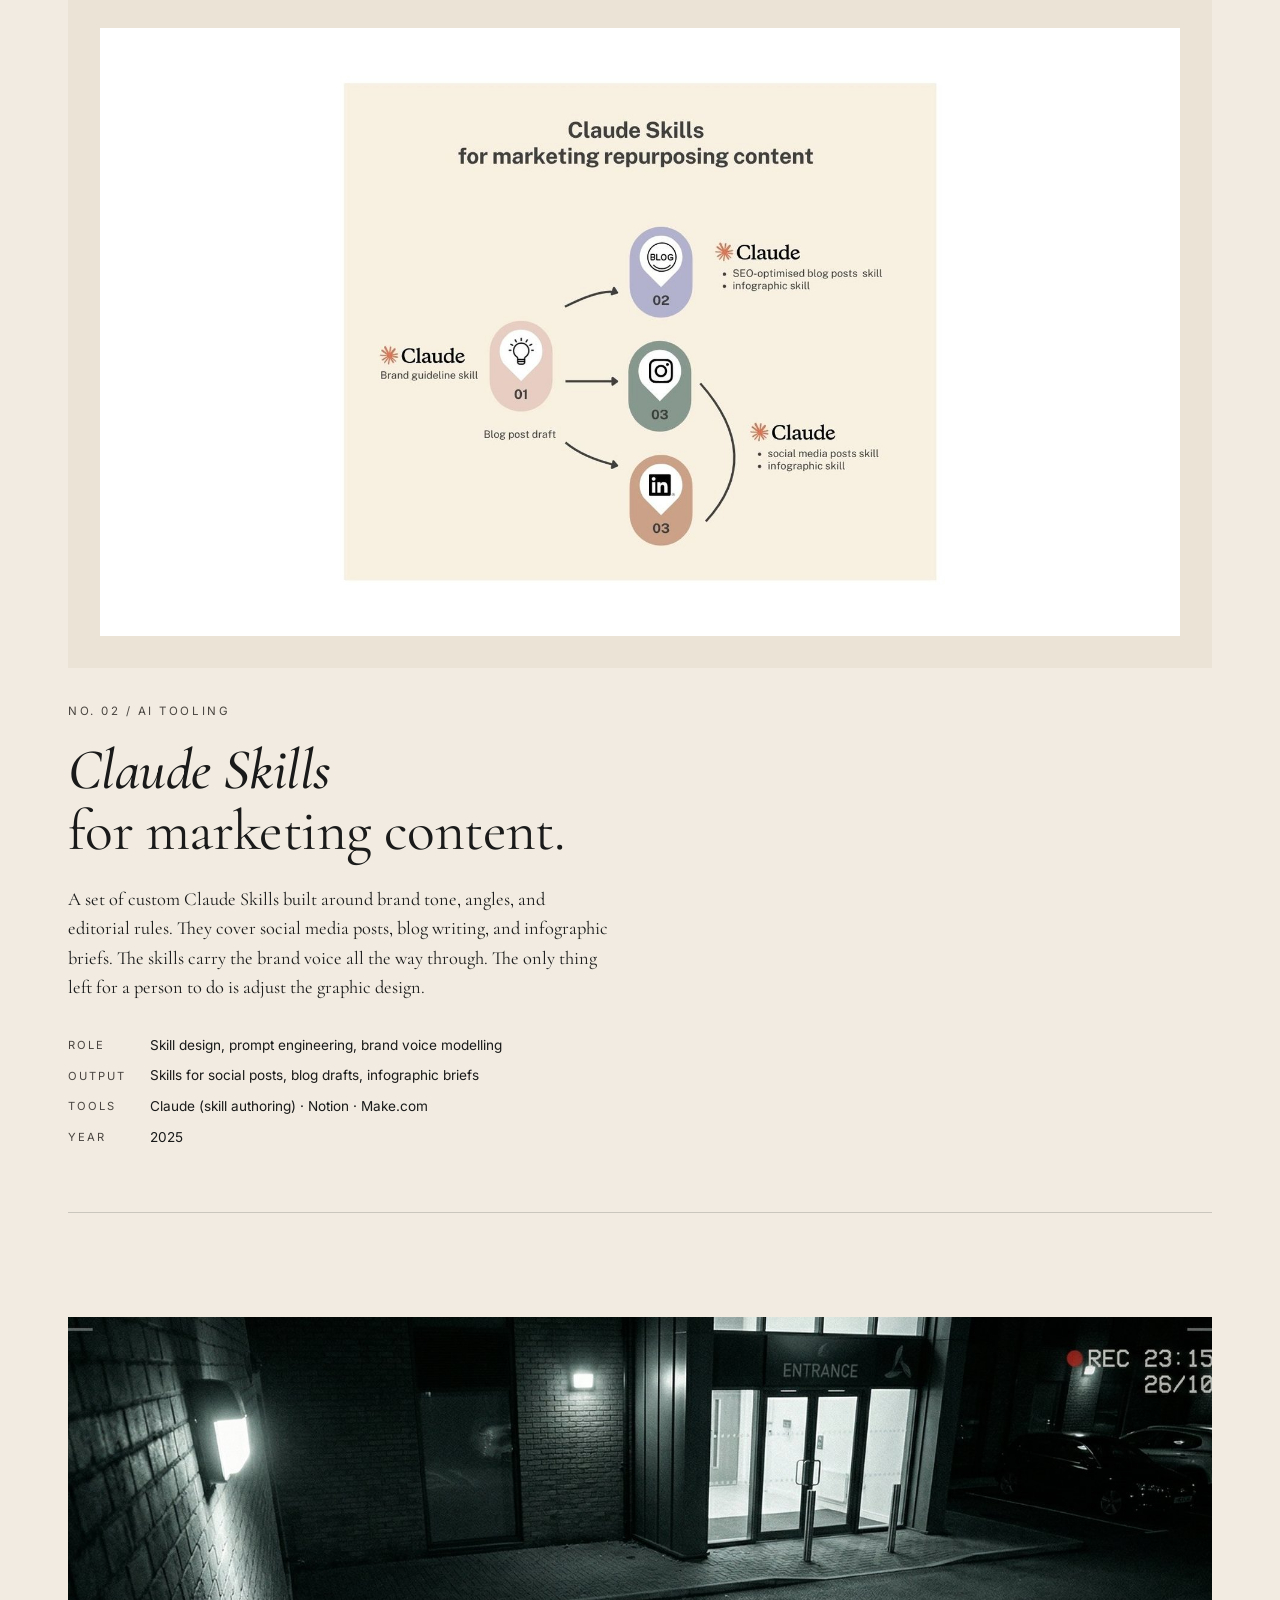
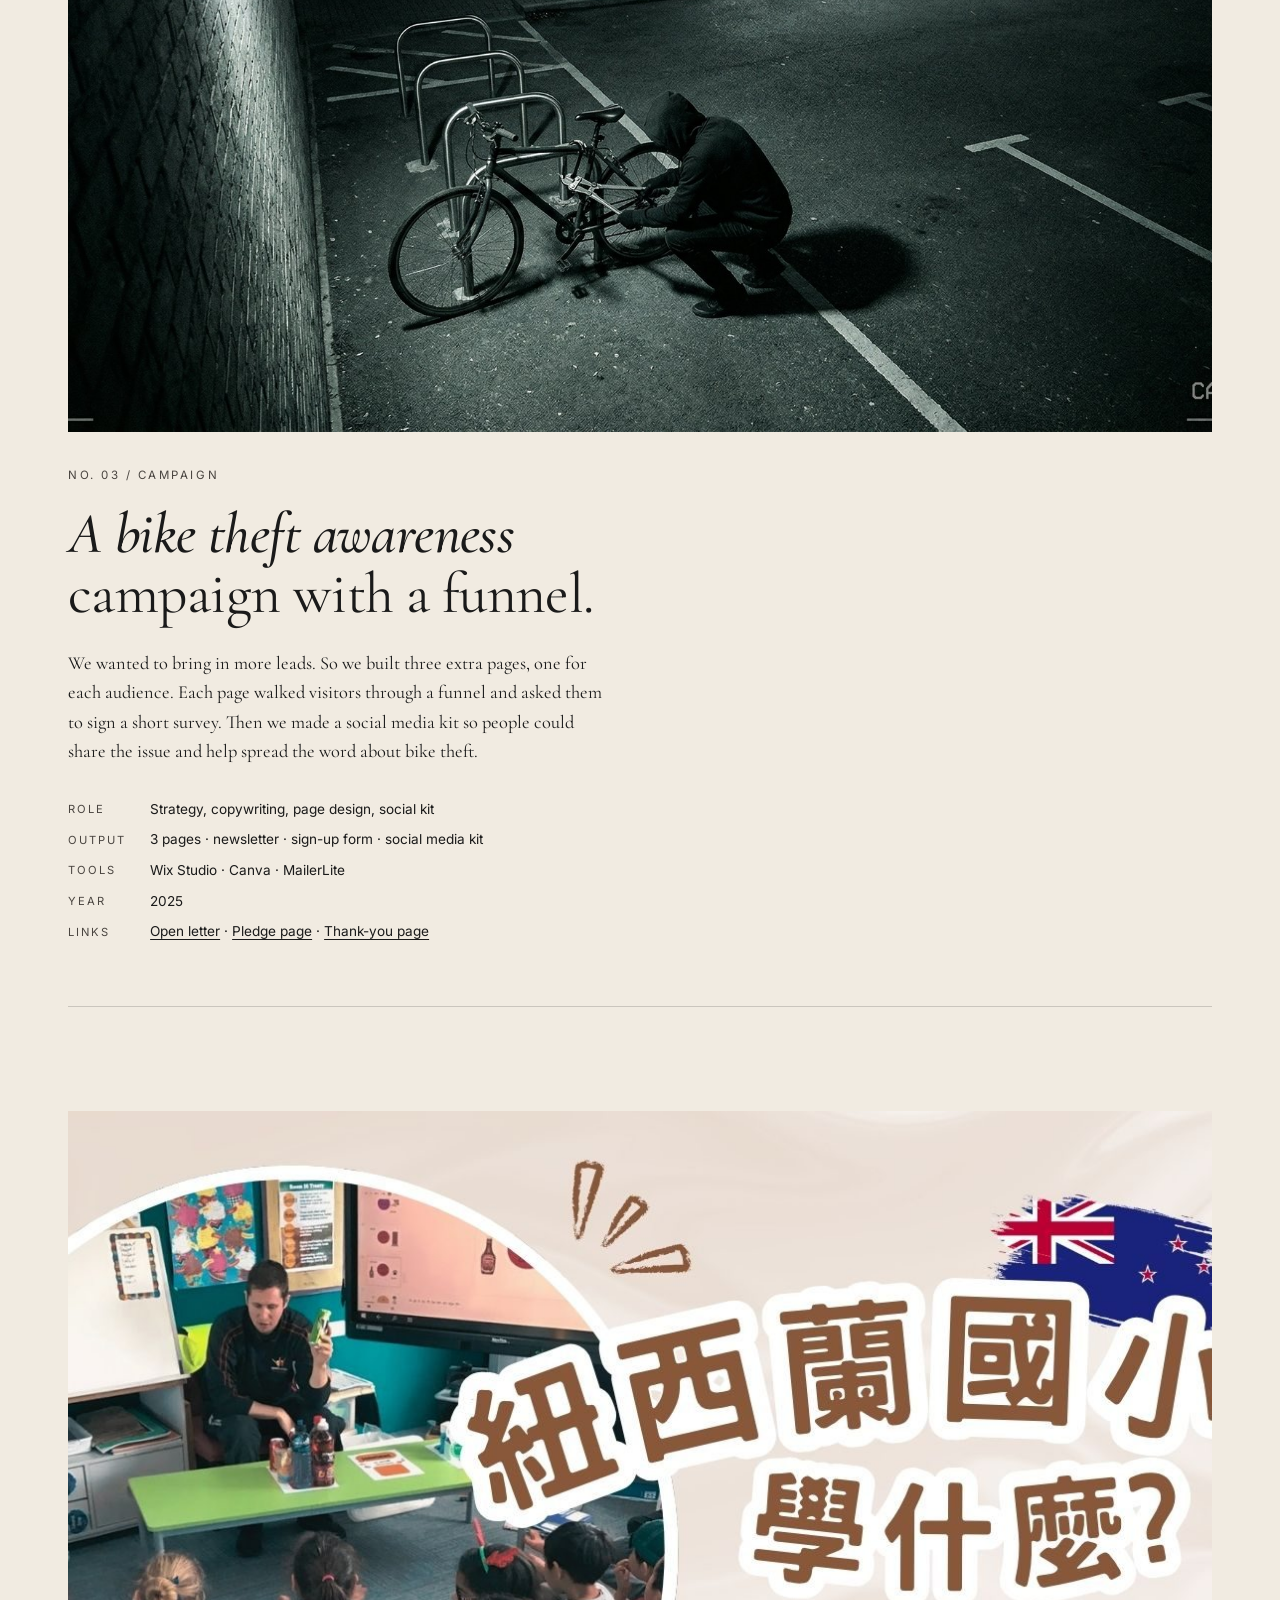
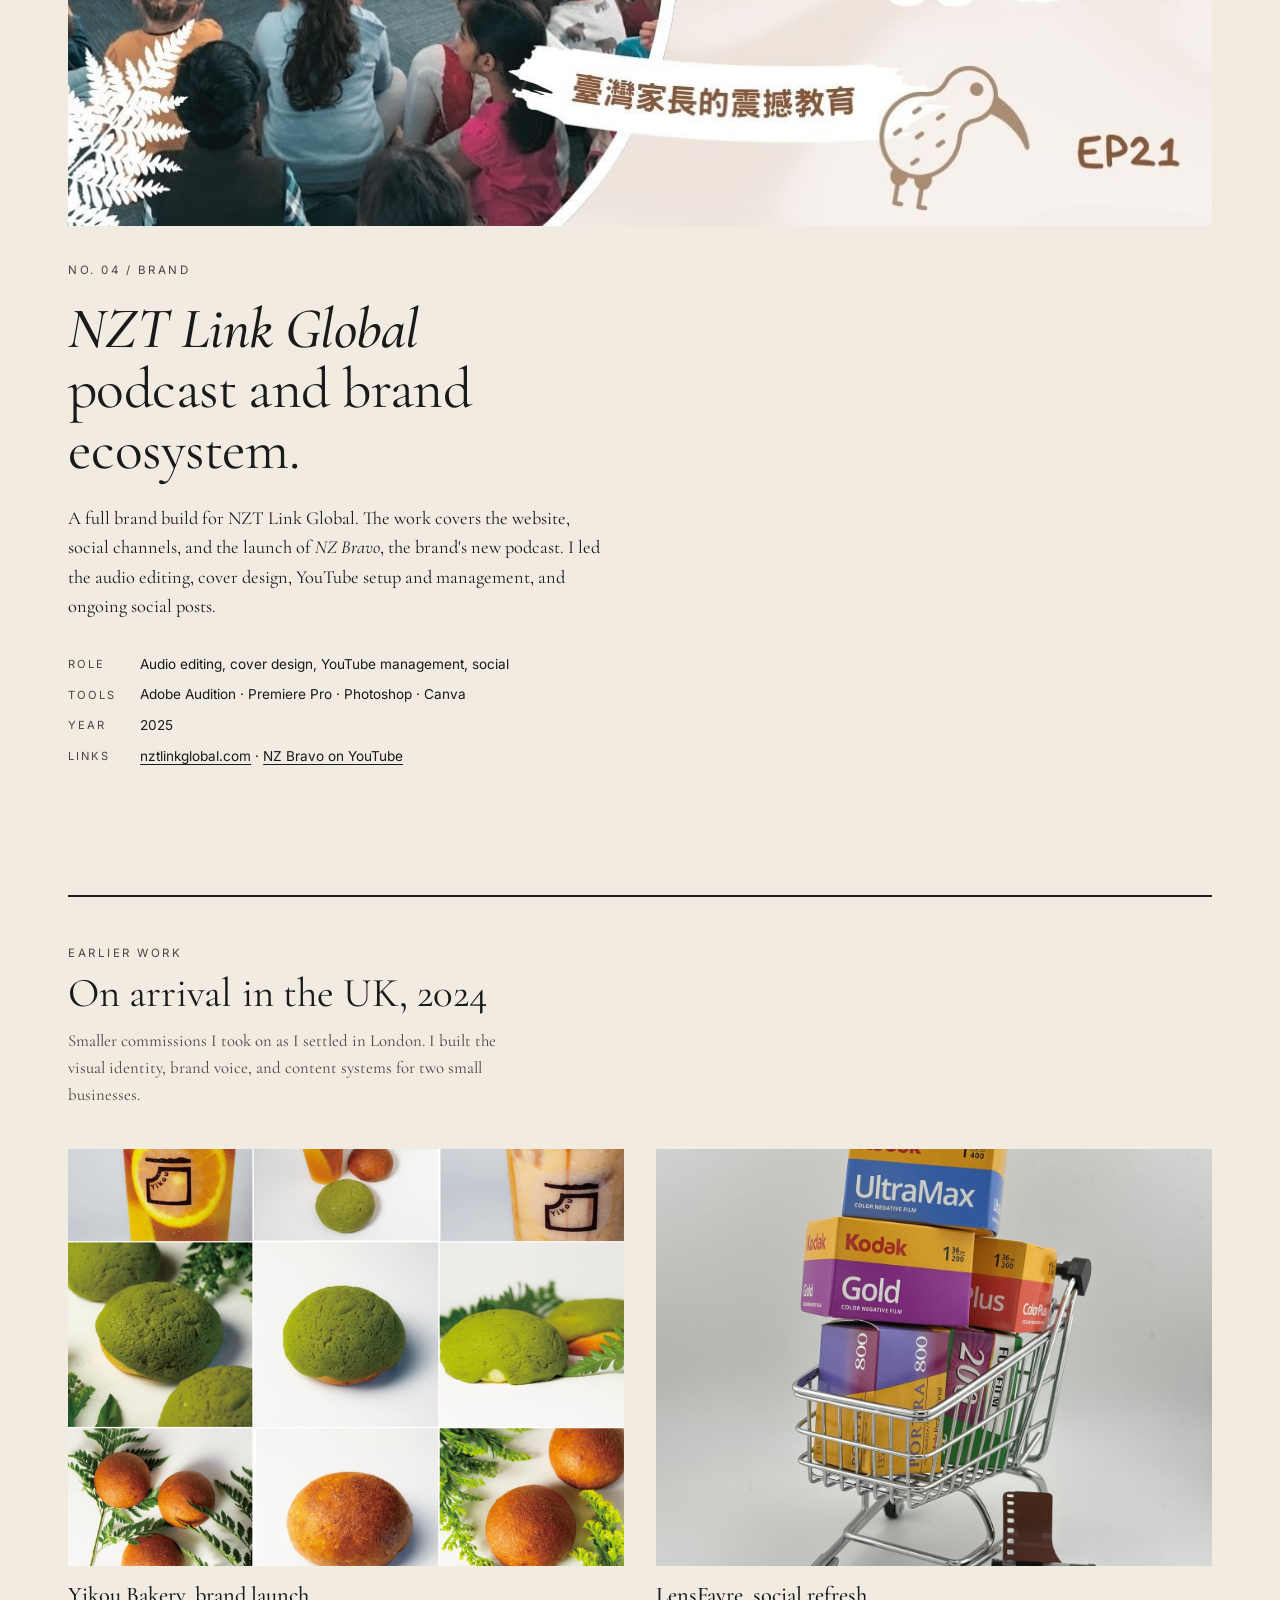
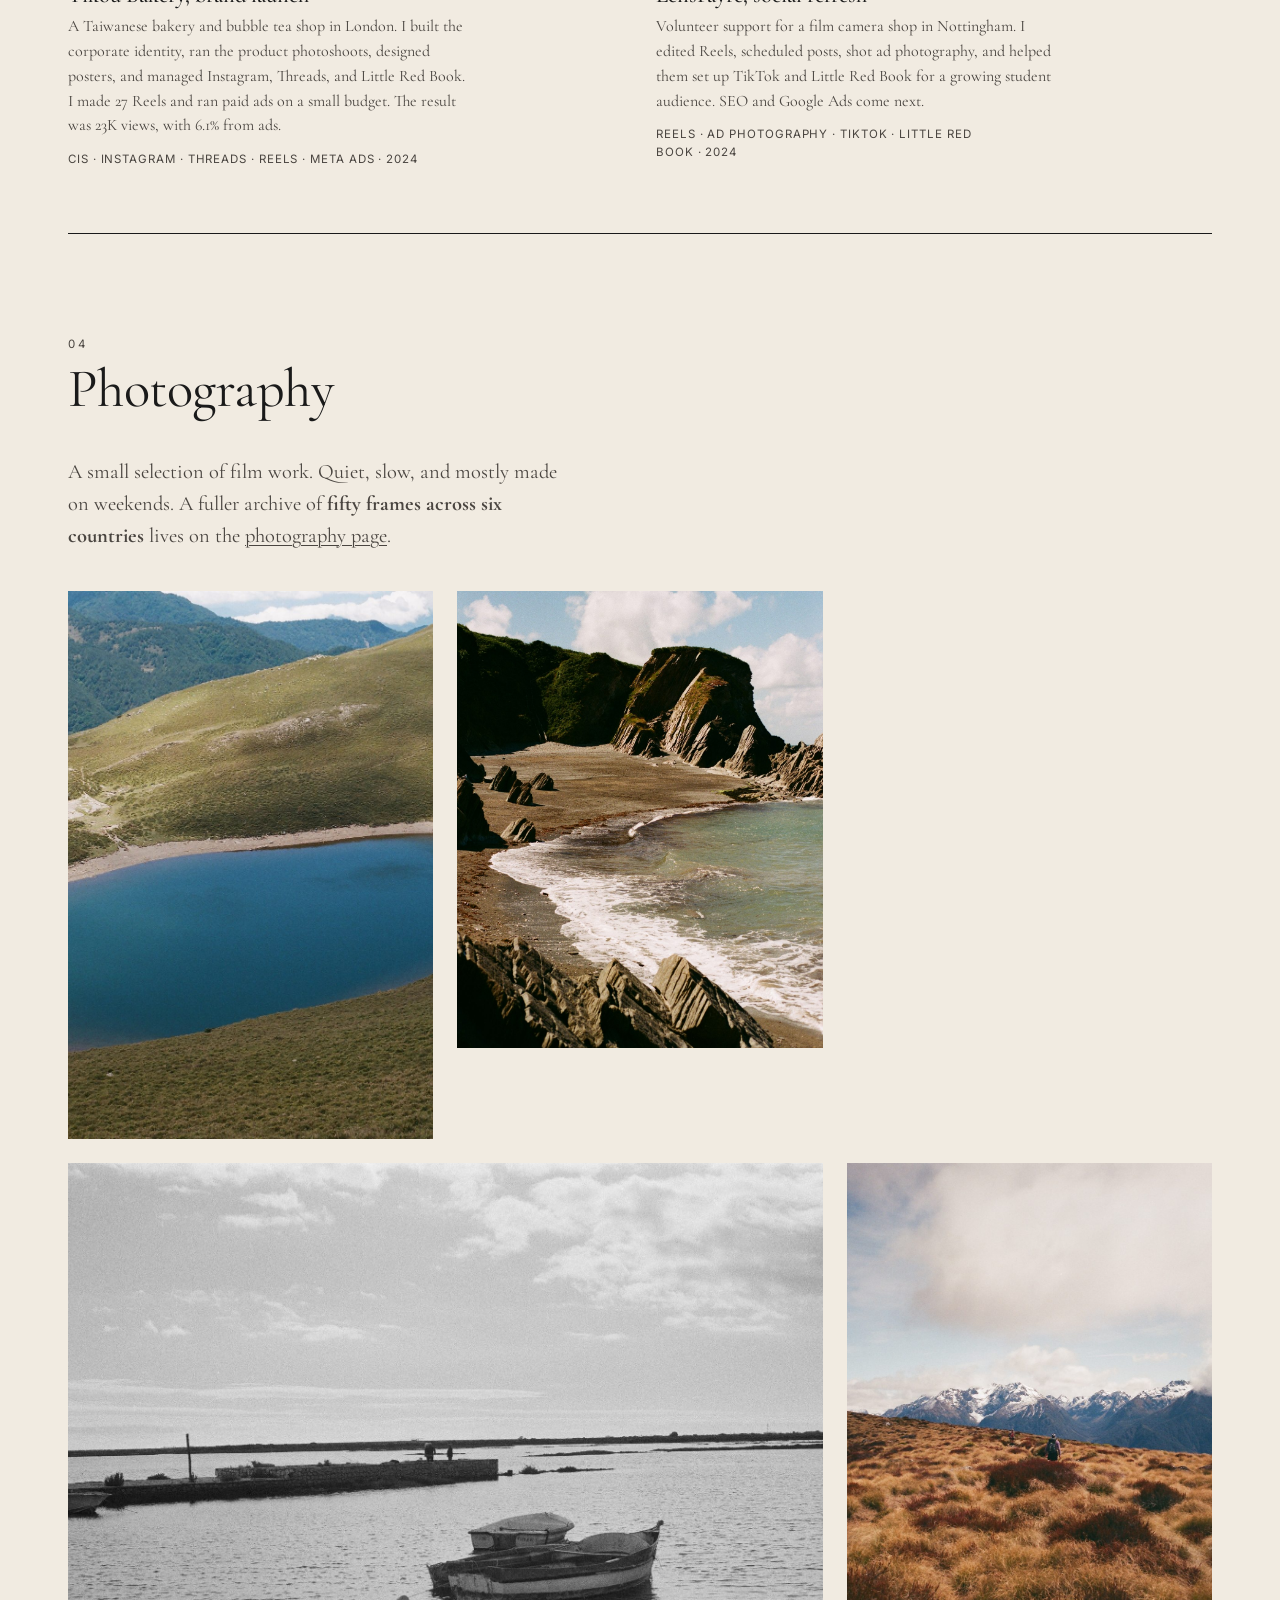
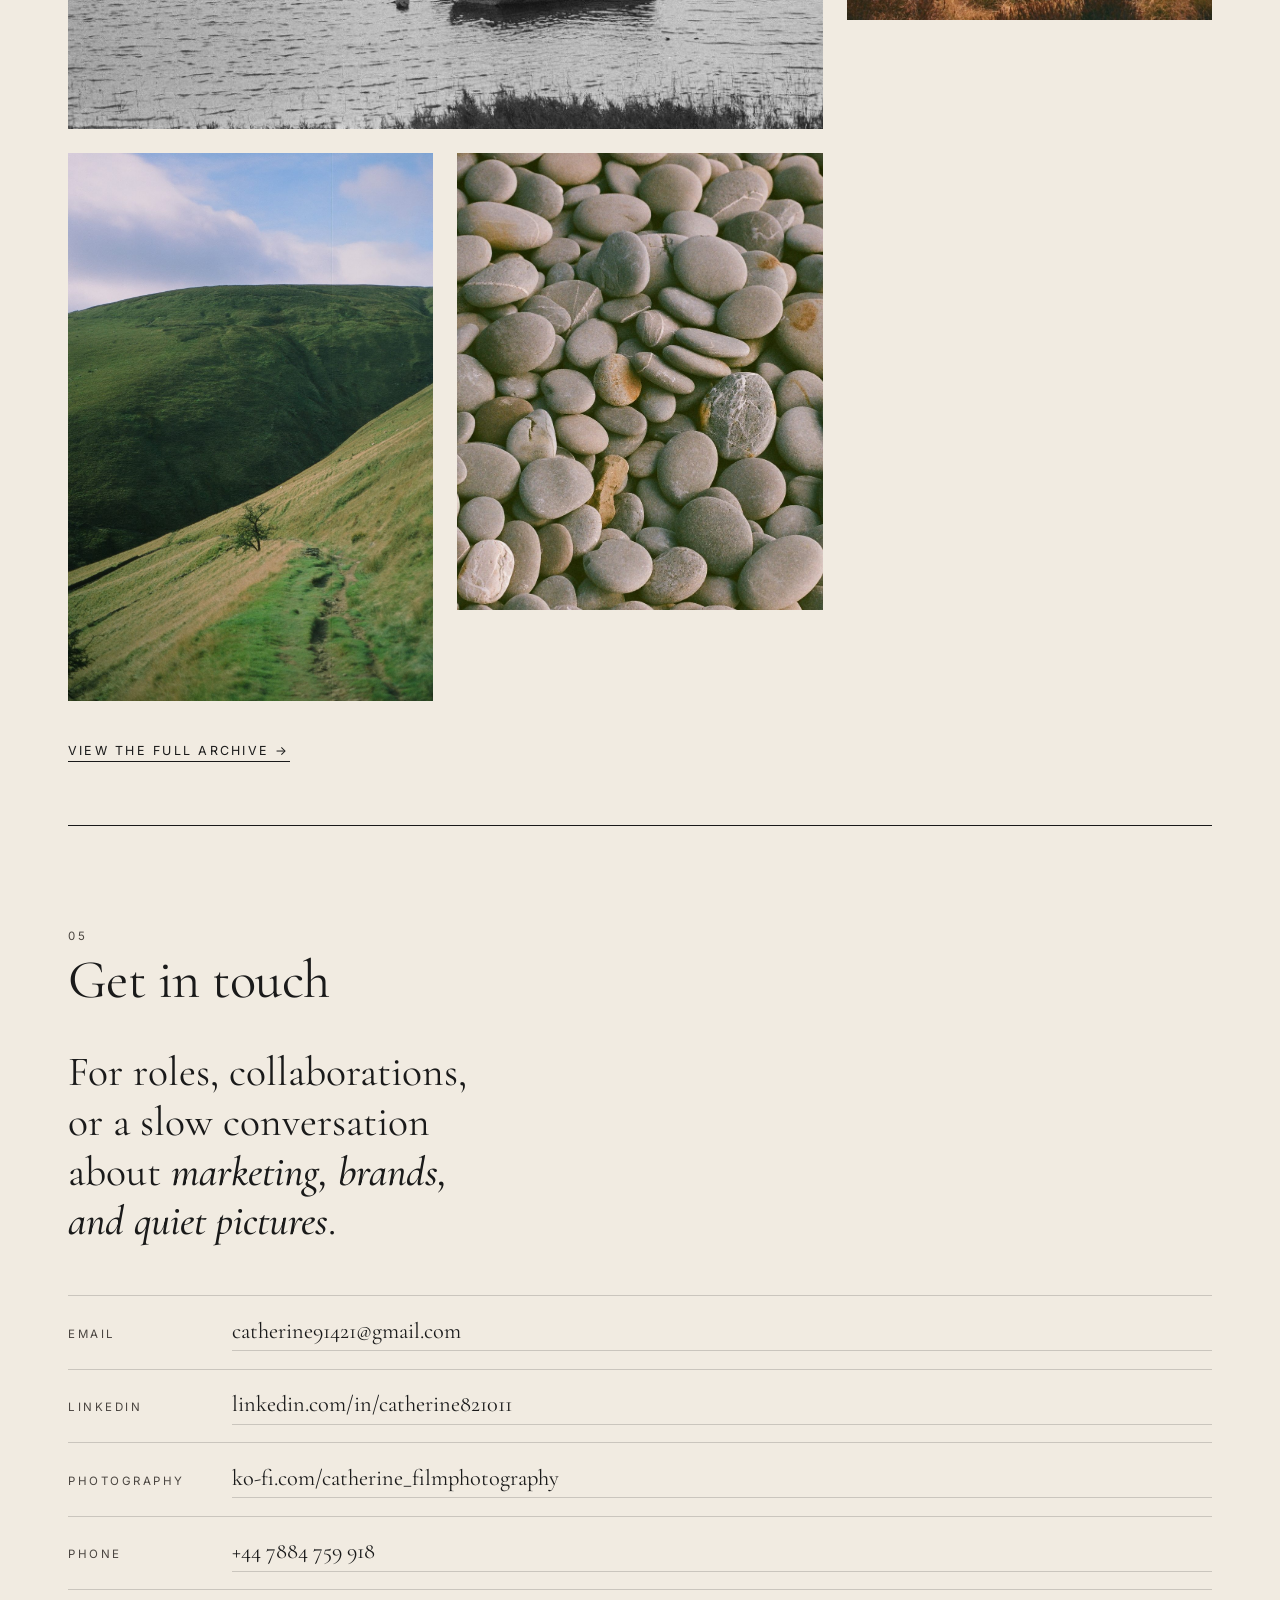
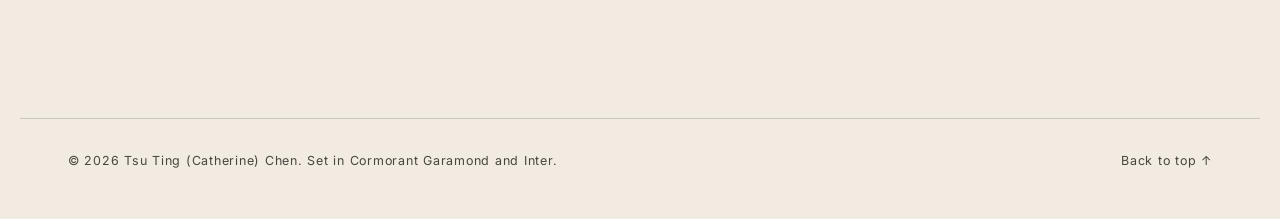
==== commit 31286ed9: "Add files via upload" ====
--- a/index.html
+++ b/index.html
@@ -206,7 +206,7 @@
     <!-- No. 03 / Bike Theft Campaign -->
     <article class="project-feature has-cover">
       <div class="feature-cover">
-        <img src="photos/bike-theft-campaign/cover.jpg?v=2" alt="EveryBikeSecure bike theft awareness campaign" loading="lazy">
+        <img src="photos/biketheft.jpg" alt="EveryBikeSecure bike theft awareness campaign" loading="lazy">
       </div>
       <p class="kicker">No. 03 / Campaign</p>
       <h3 class="project-title"><em>A bike theft awareness</em><br>campaign with a funnel.</h3>
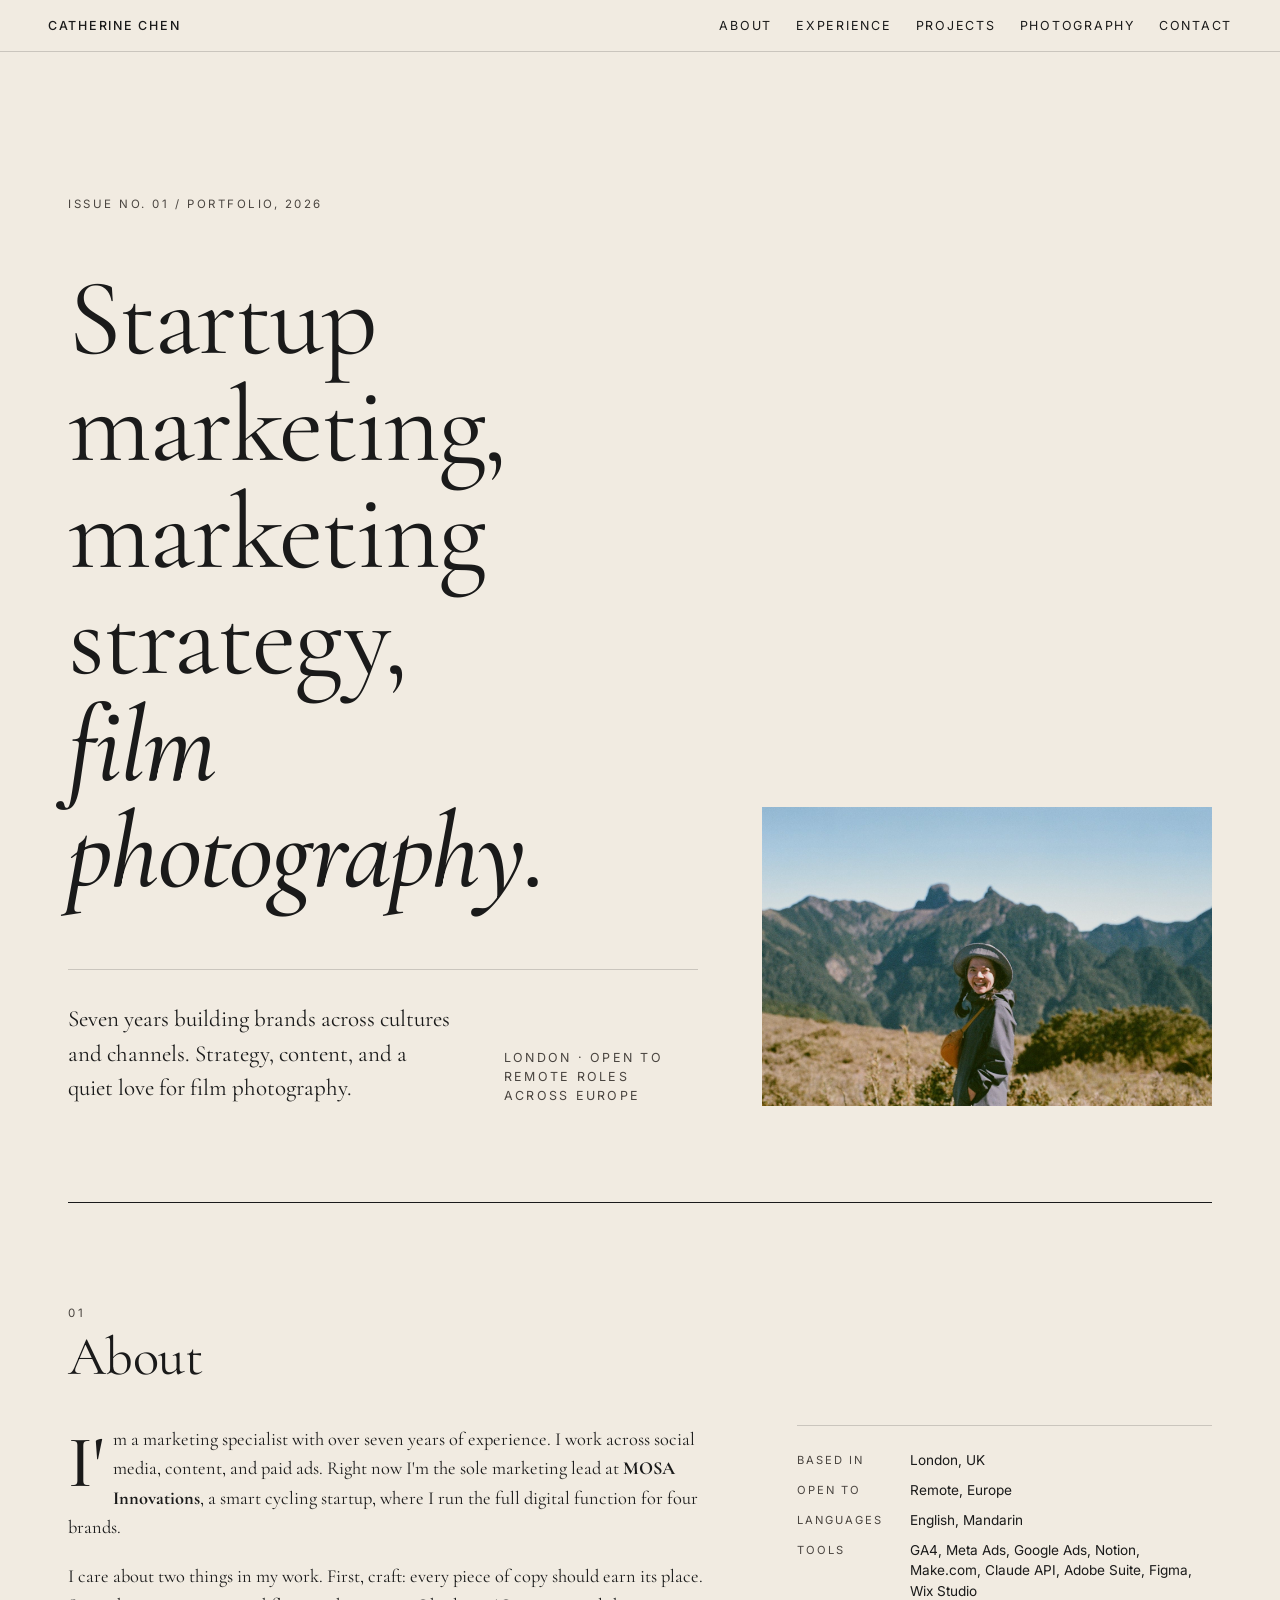
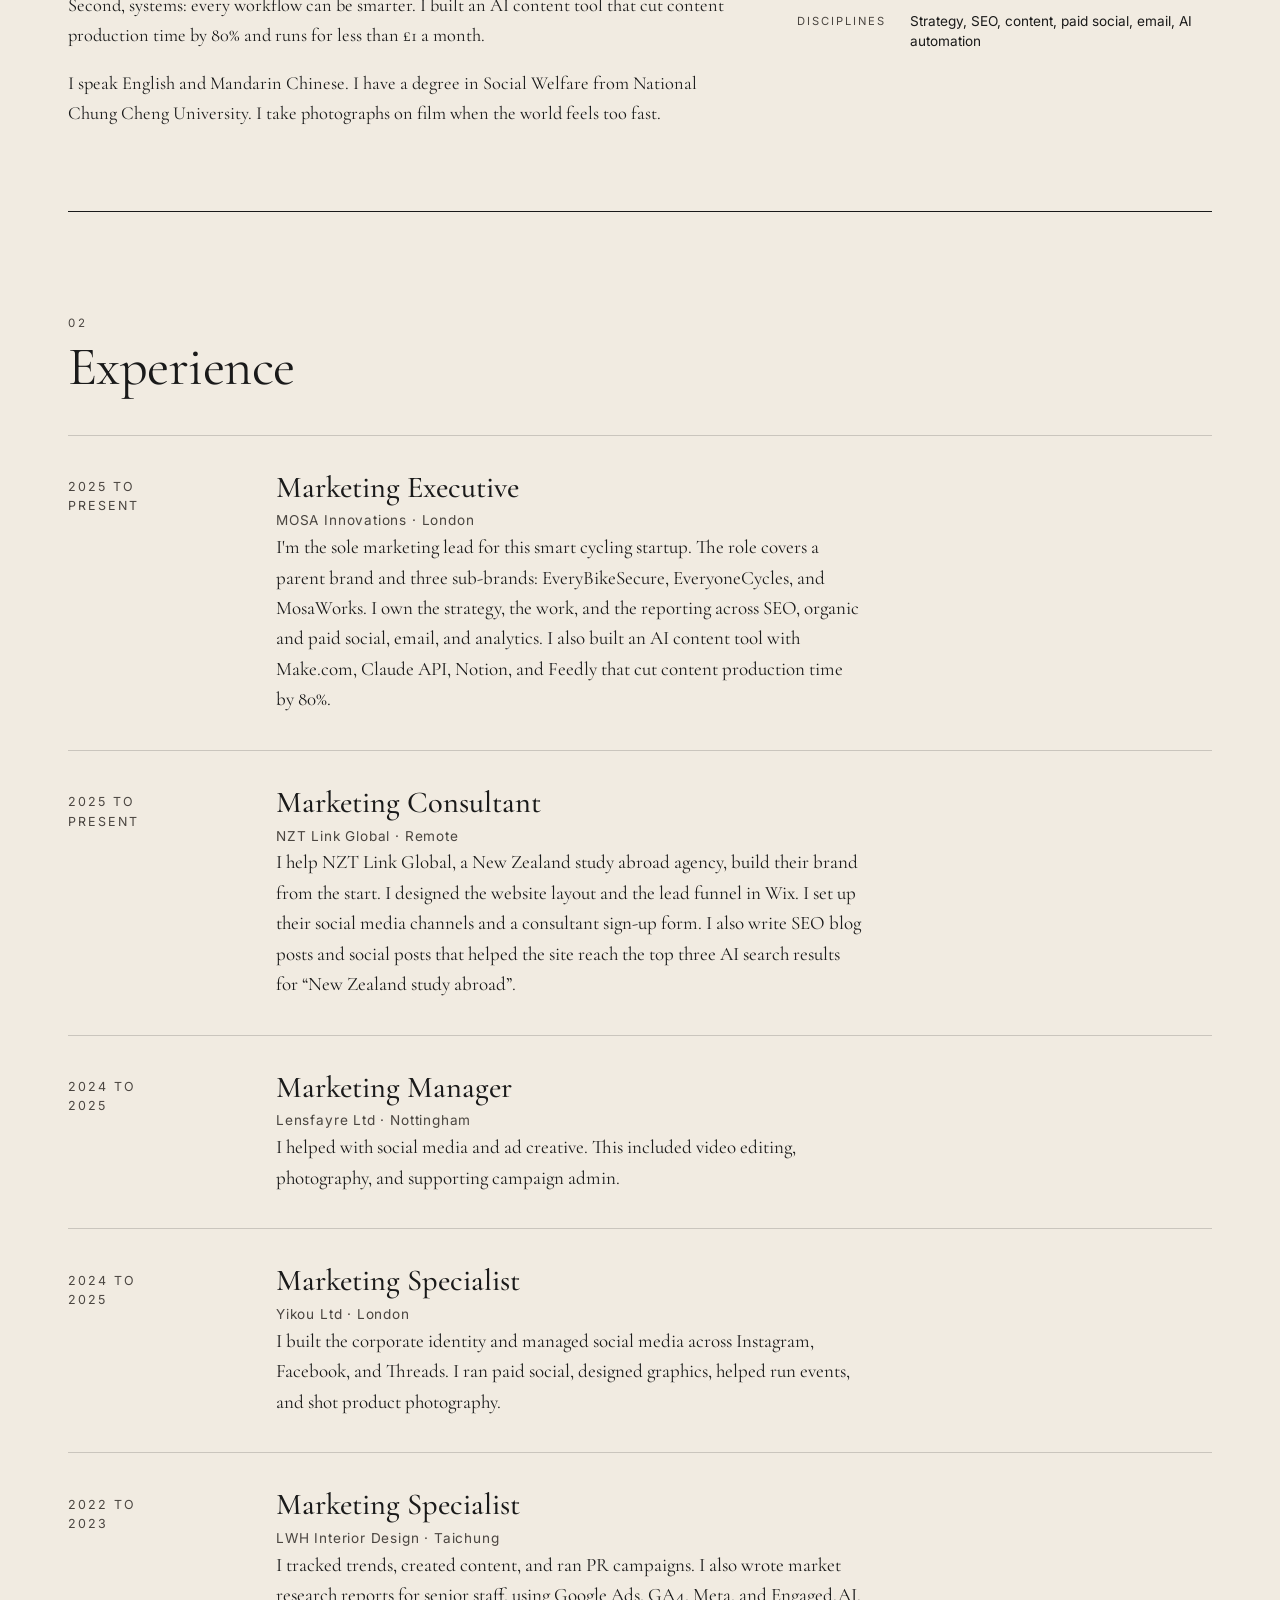
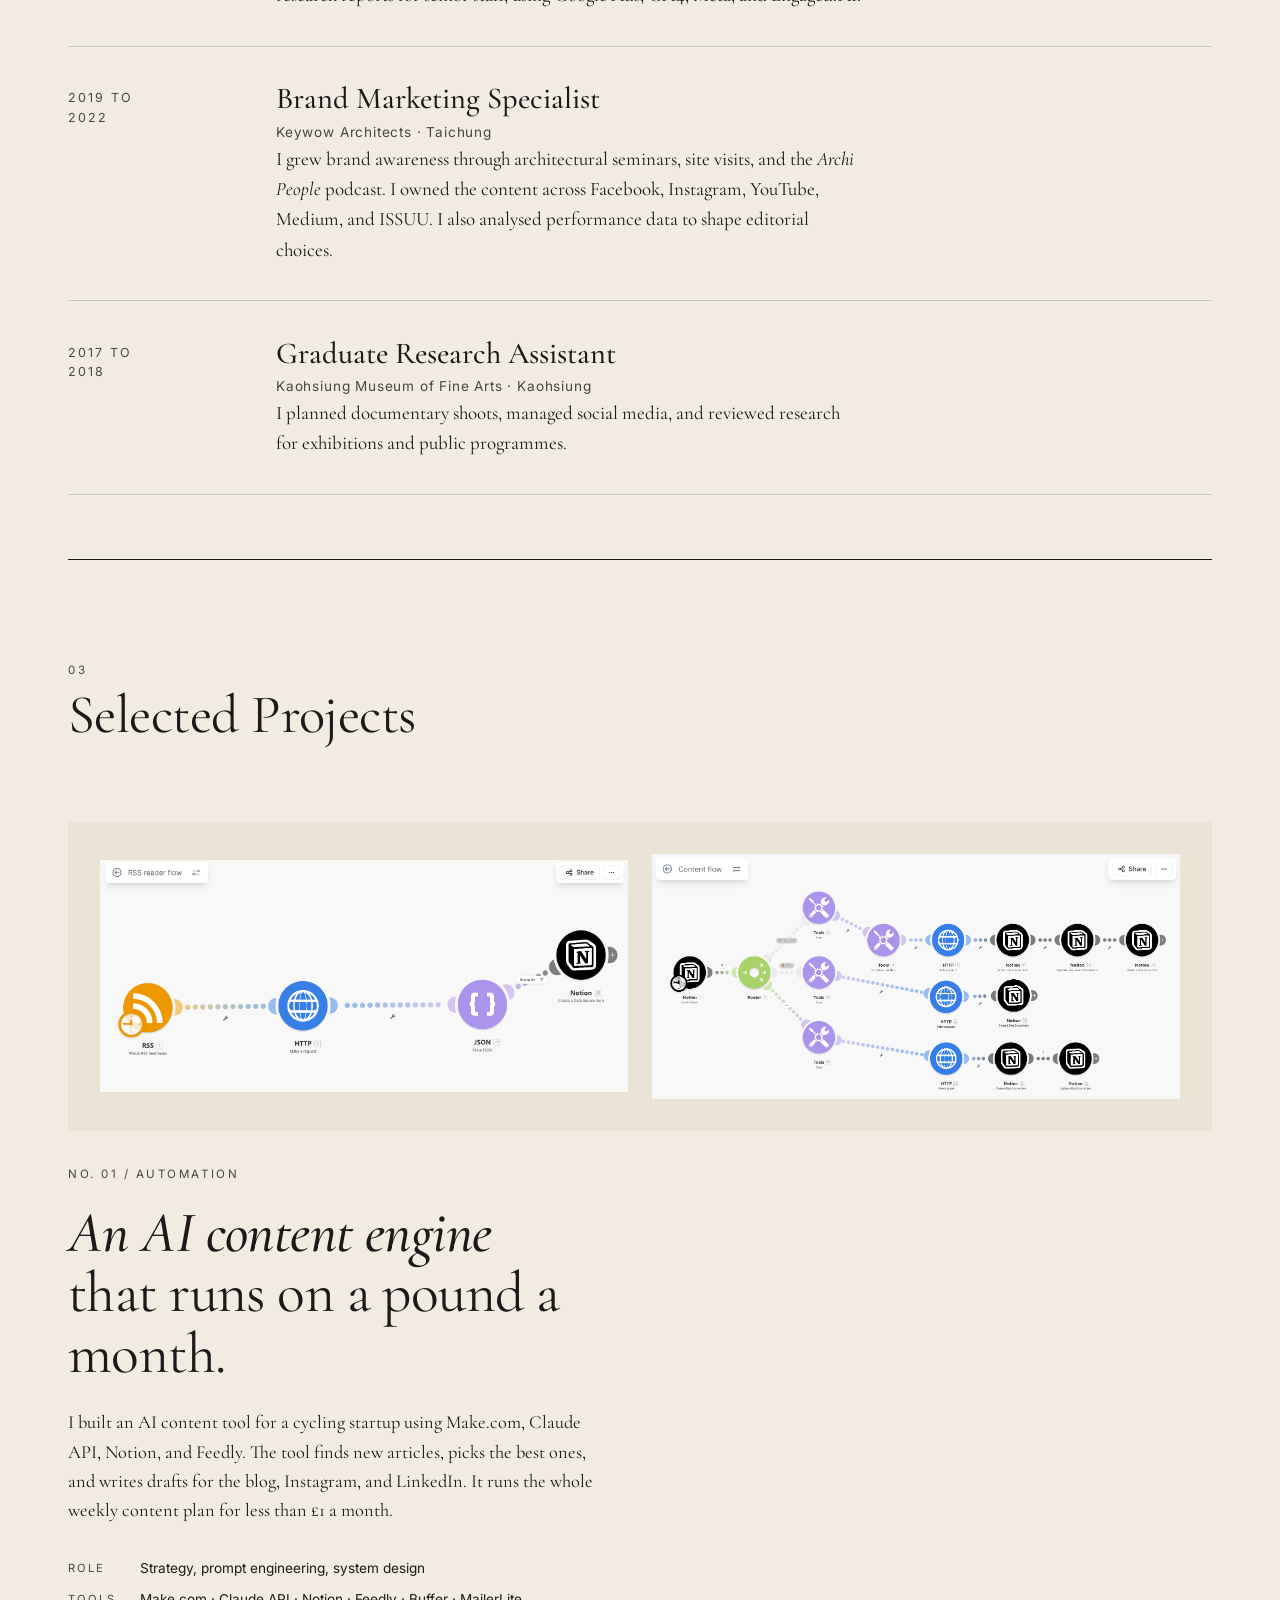
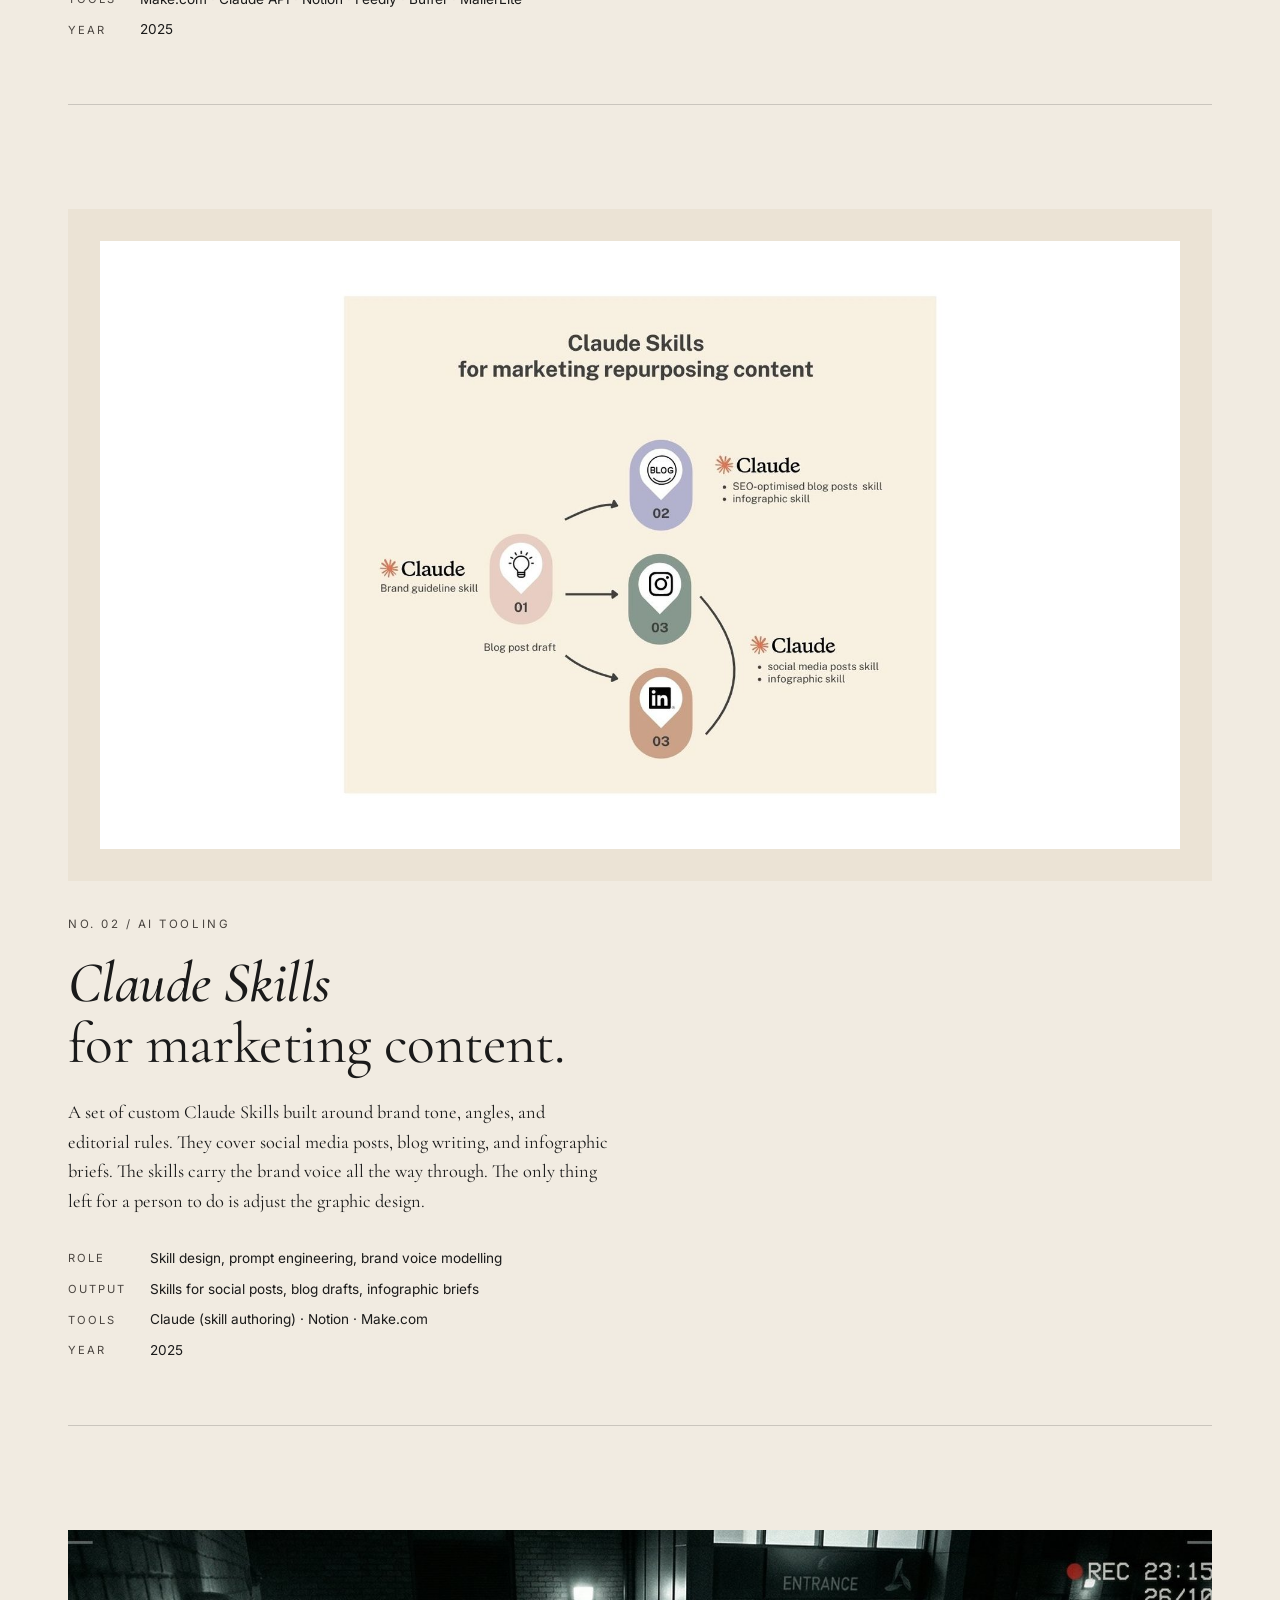
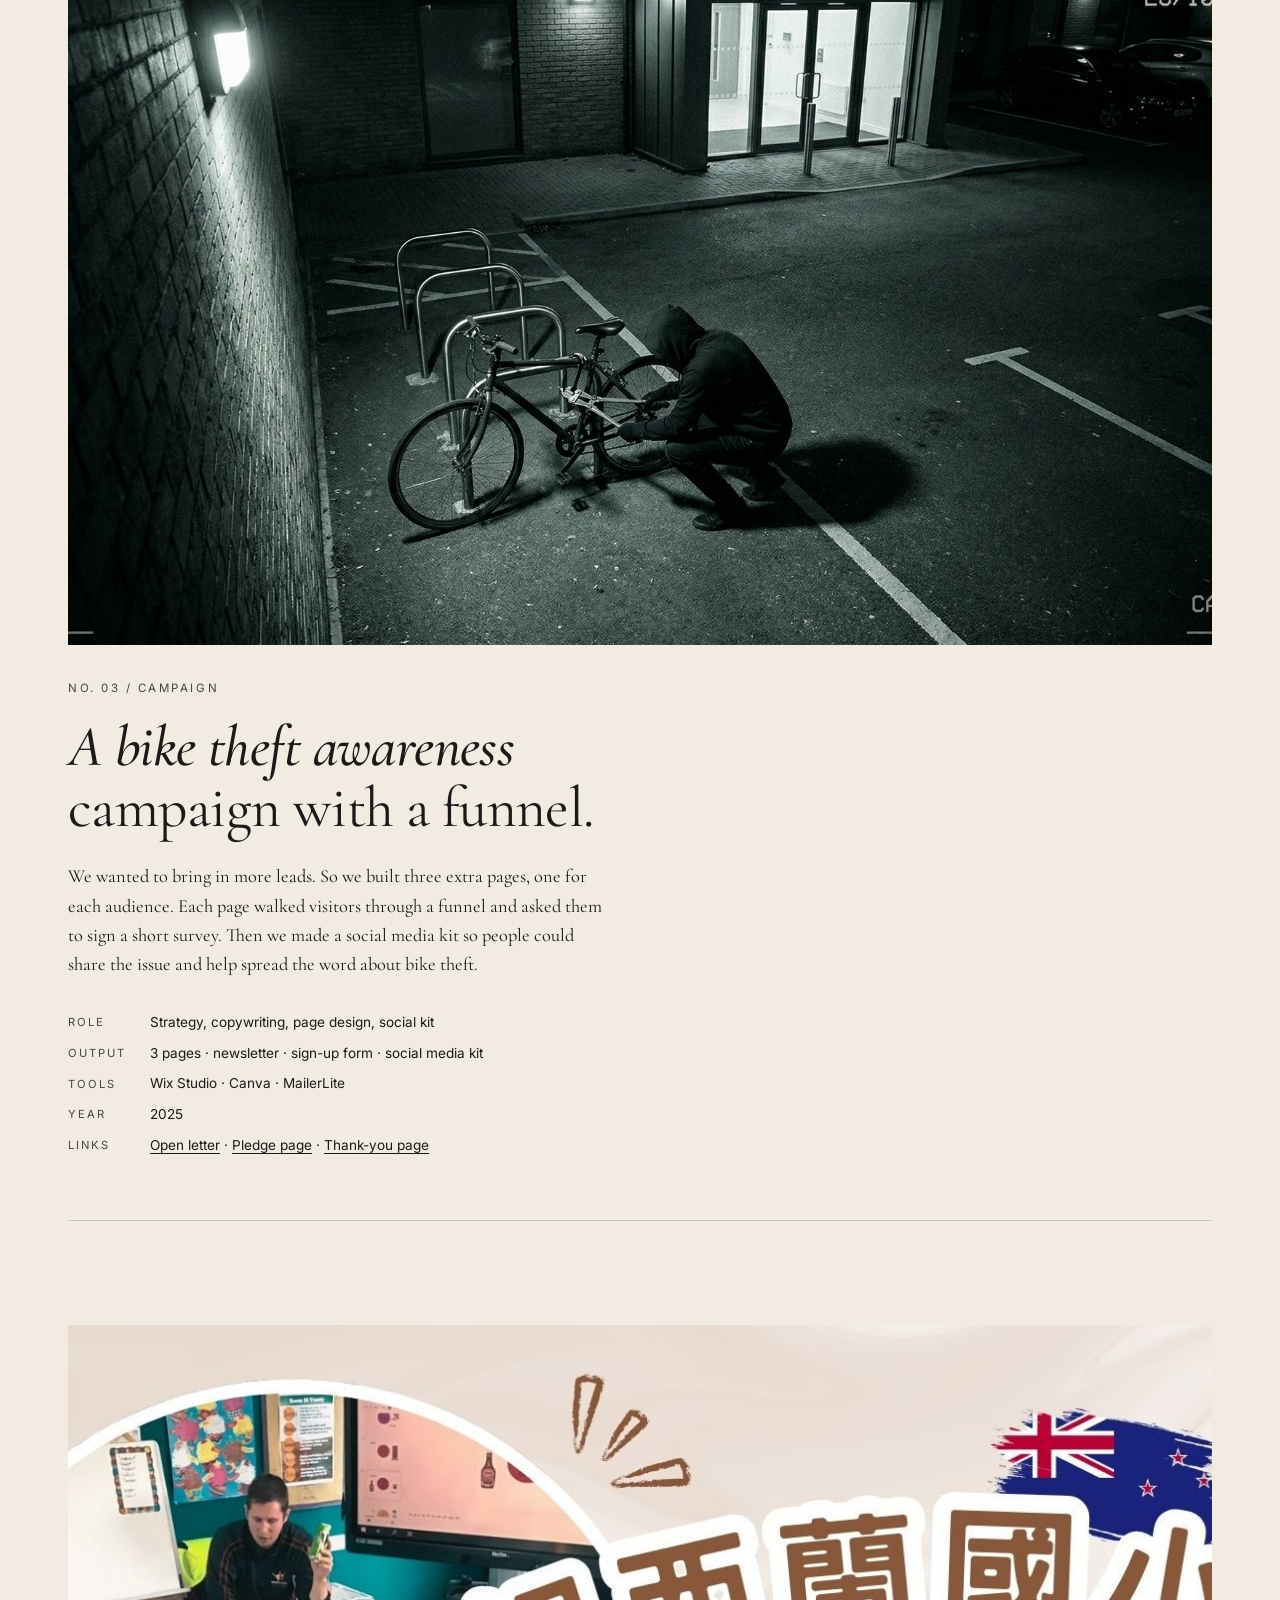
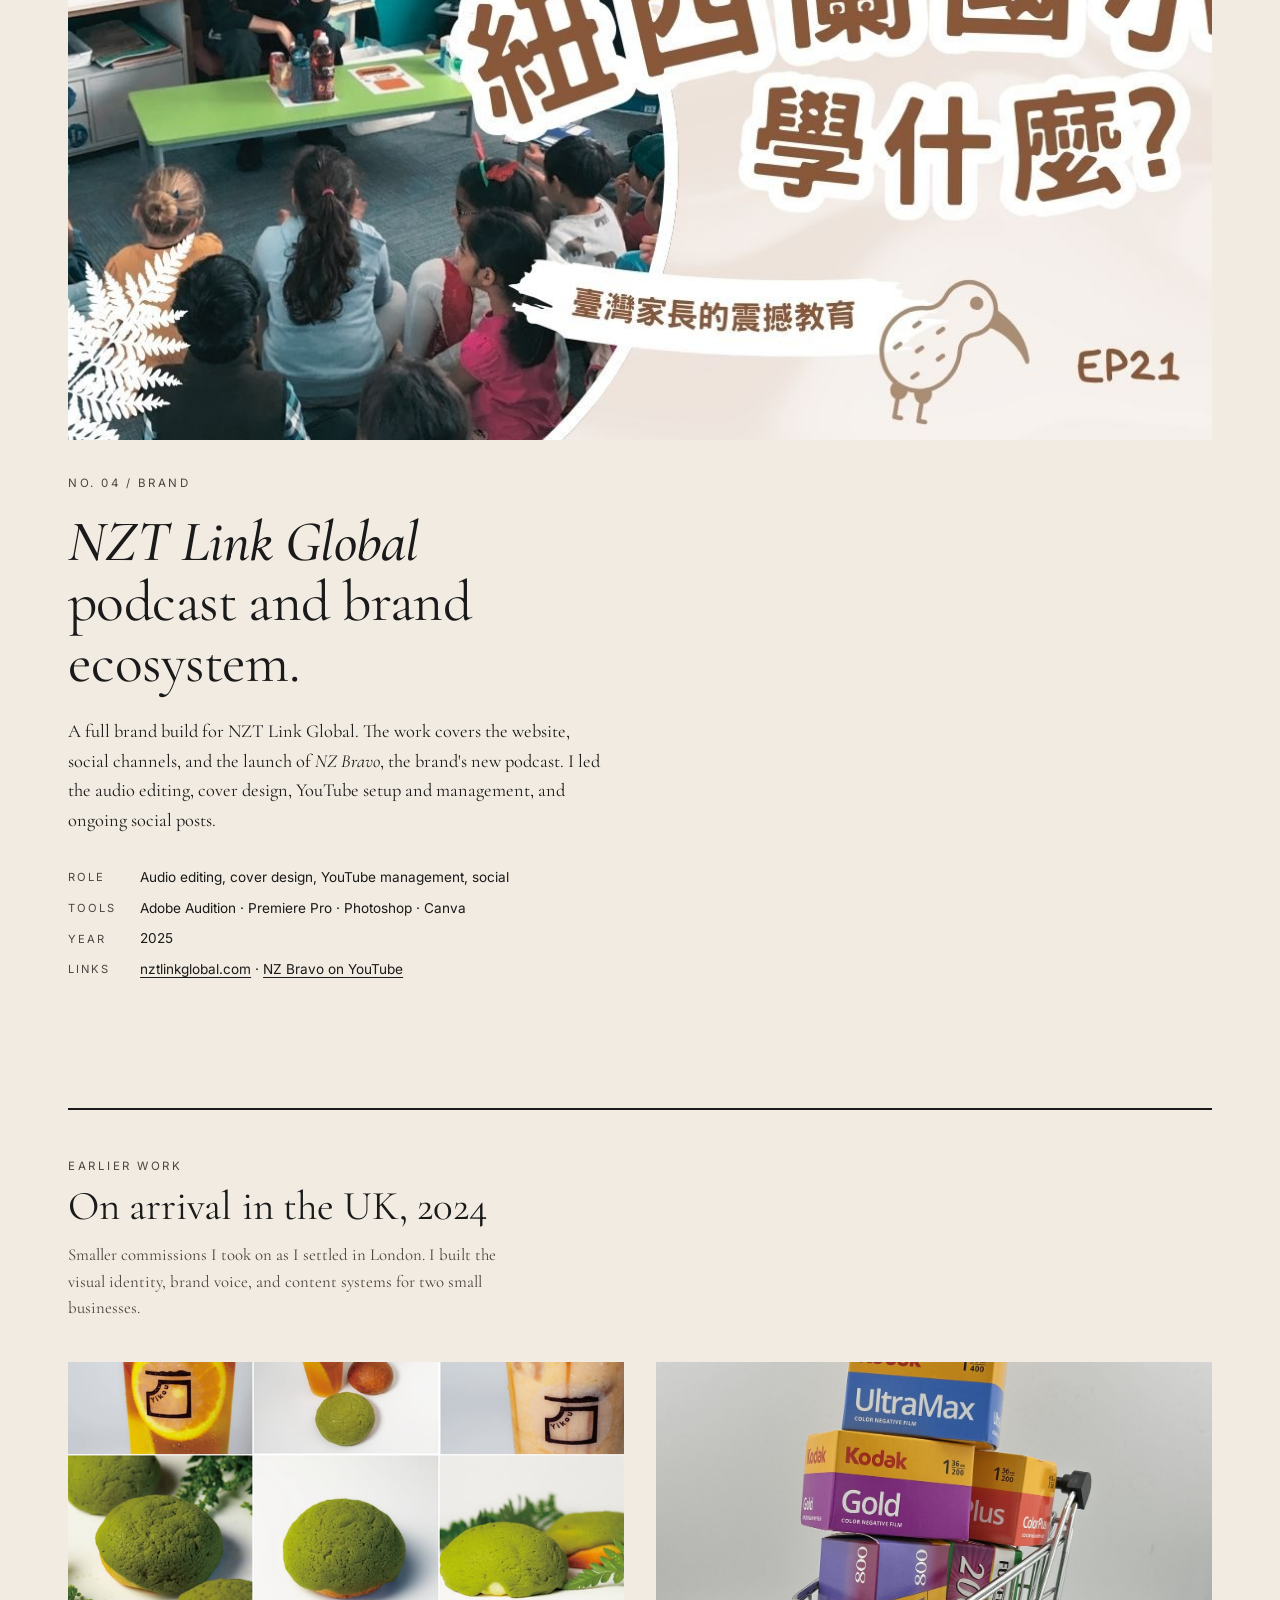
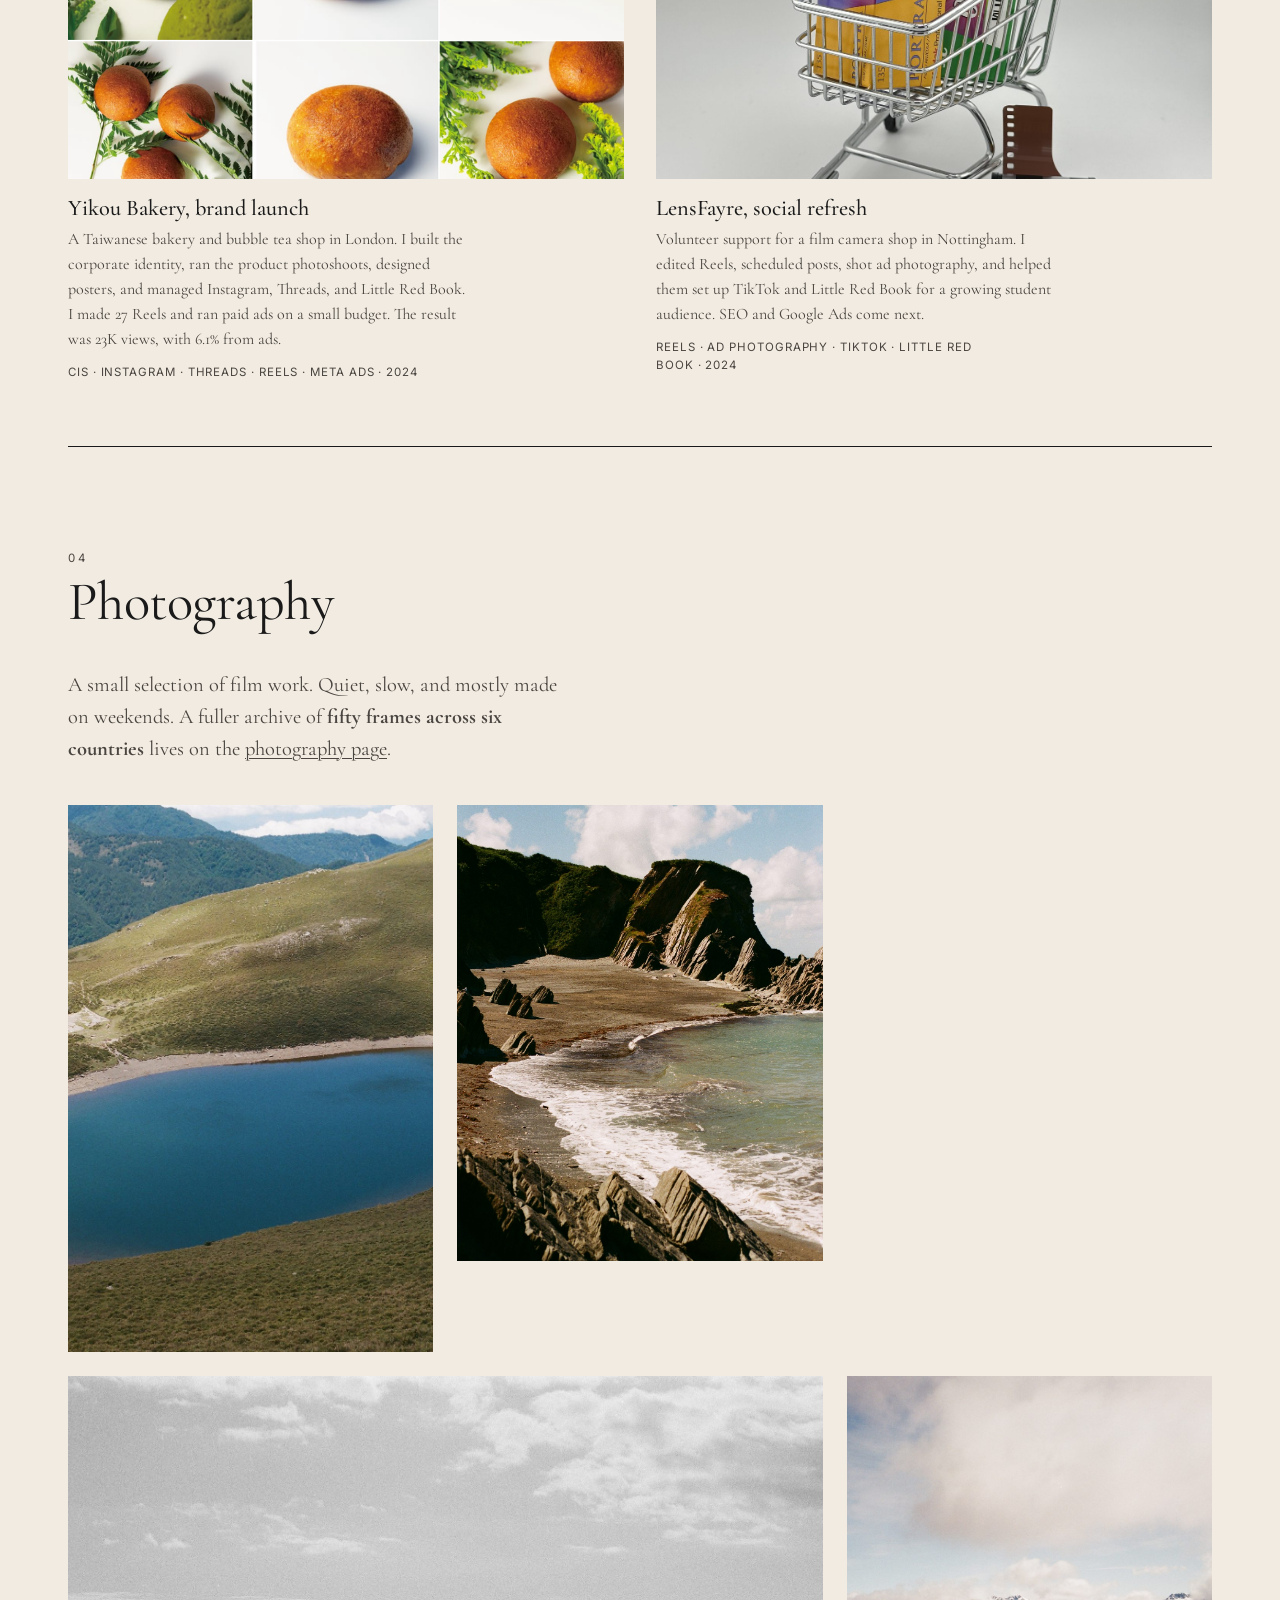
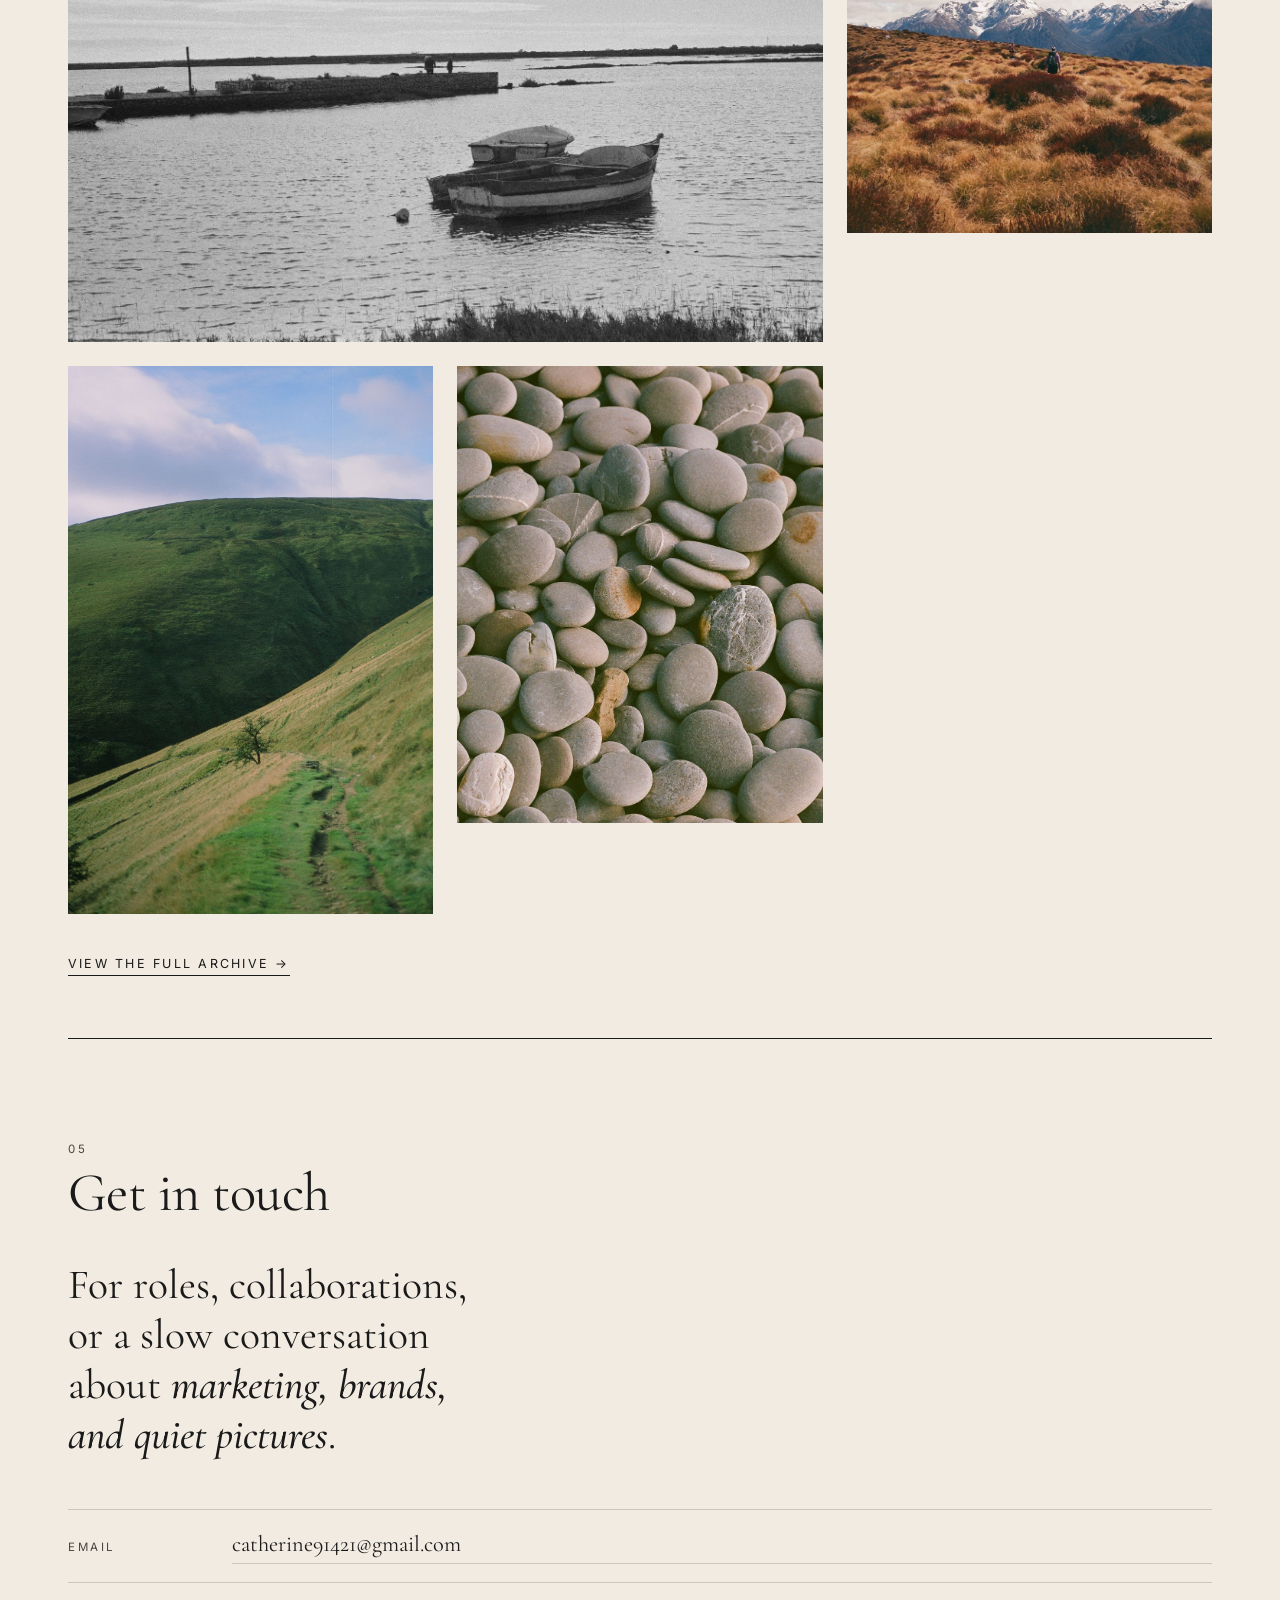
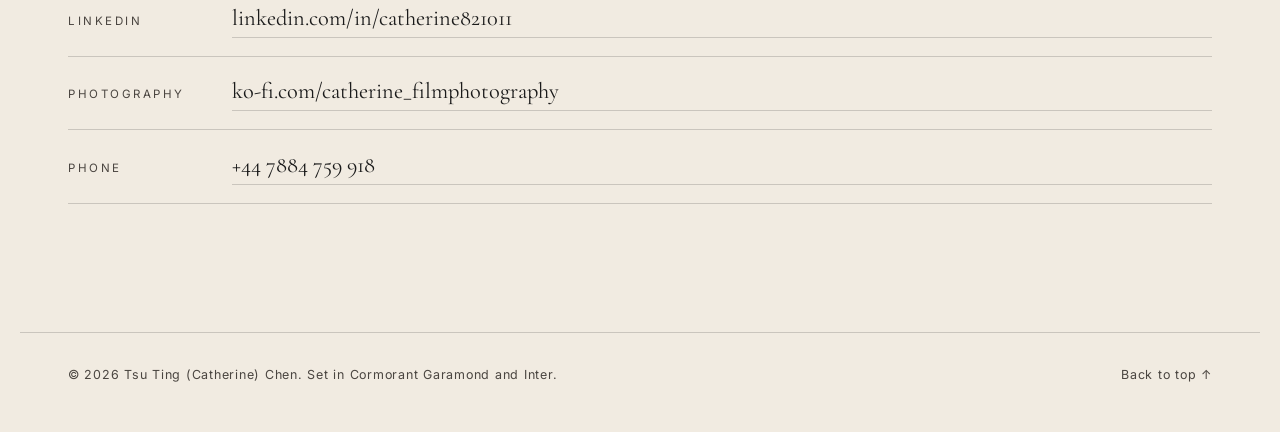
==== commit a2ef4852: "Add files via upload" ====
--- a/index.html
+++ b/index.html
@@ -27,20 +27,24 @@
 
   <!-- HERO -->
   <section class="hero">
-    <p class="kicker">Issue No. 01 / Portfolio, 2026</p>
-    <h1 class="display">
-      A marketing<br>
-      &amp; communications<br>
-      <em>specialist</em>,<br>
-      seven years in.
-    </h1>
-    <div class="hero-foot">
-      <p class="lede">
-        I build brands that work across cultures and channels.
-        I bring together strategy, content, and a quiet love for film photography.
-      </p>
-      <p class="meta">London &middot; Open to remote roles across Europe</p>
+    <div class="hero-text">
+      <p class="kicker">Issue No. 01 / Portfolio, 2026</p>
+      <h1 class="display">
+        Startup marketing,<br>
+        marketing strategy,<br>
+        <em>film photography.</em>
+      </h1>
+      <div class="hero-foot">
+        <p class="lede">
+          Seven years building brands across cultures and channels.
+          Strategy, content, and a quiet love for film photography.
+        </p>
+        <p class="meta">London &middot; Open to remote roles across Europe</p>
+      </div>
     </div>
+    <figure class="hero-portrait">
+      <img src="photos/catherine.jpg" alt="Catherine Chen" loading="lazy">
+    </figure>
   </section>
 
   <hr class="rule" />
--- a/styles.css
+++ b/styles.css
@@ -112,7 +112,29 @@
 .hero {
   padding: clamp(4rem, 12vw, 9rem) 0 clamp(3rem, 8vw, 6rem);
   display: grid;
+  grid-template-columns: 1fr;
+  gap: 2.5rem;
+  align-items: end;
+}
+@media (min-width: 900px) {
+  .hero {
+    grid-template-columns: 1.4fr 1fr;
+    gap: 4rem;
+  }
+}
+.hero-text {
+  display: grid;
   gap: 2rem;
+  align-content: end;
+}
+.hero-portrait {
+  margin: 0;
+  width: 100%;
+}
+.hero-portrait img {
+  width: 100%;
+  height: auto;
+  display: block;
 }
 
 .display {
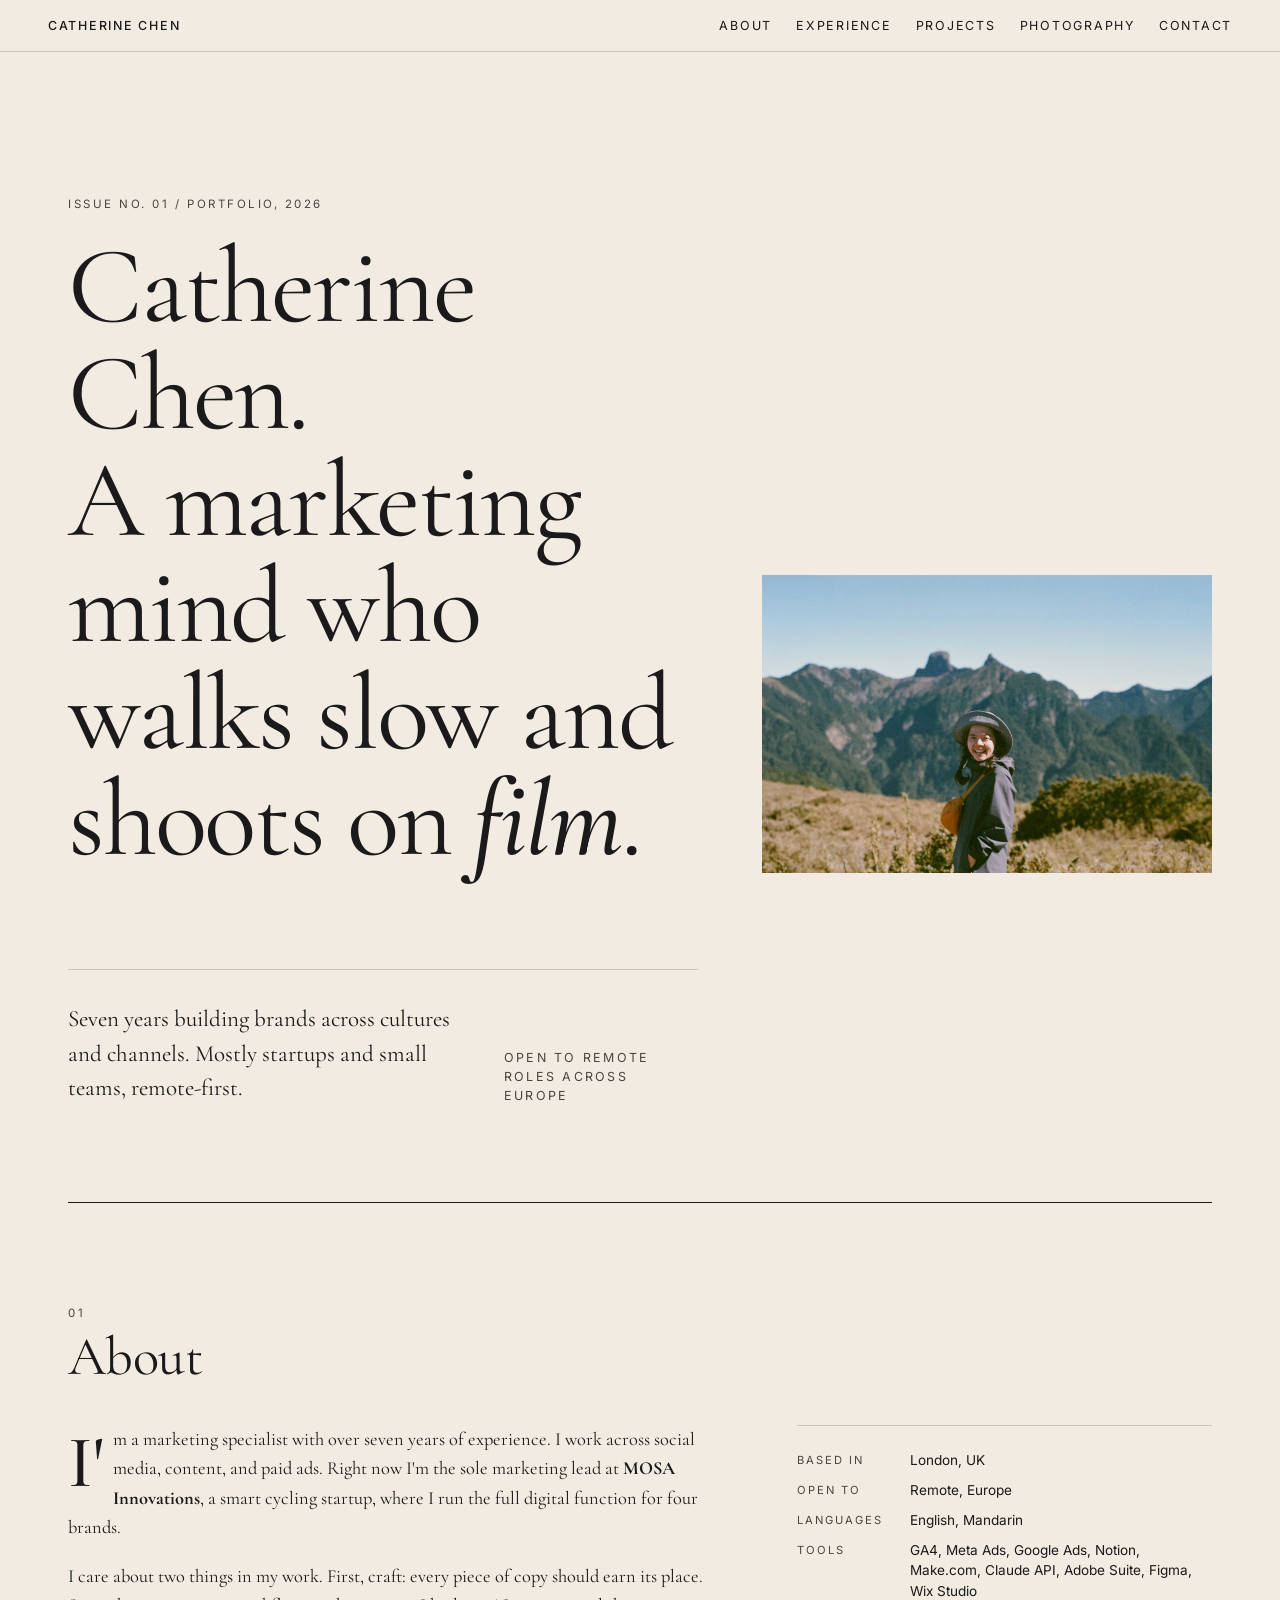
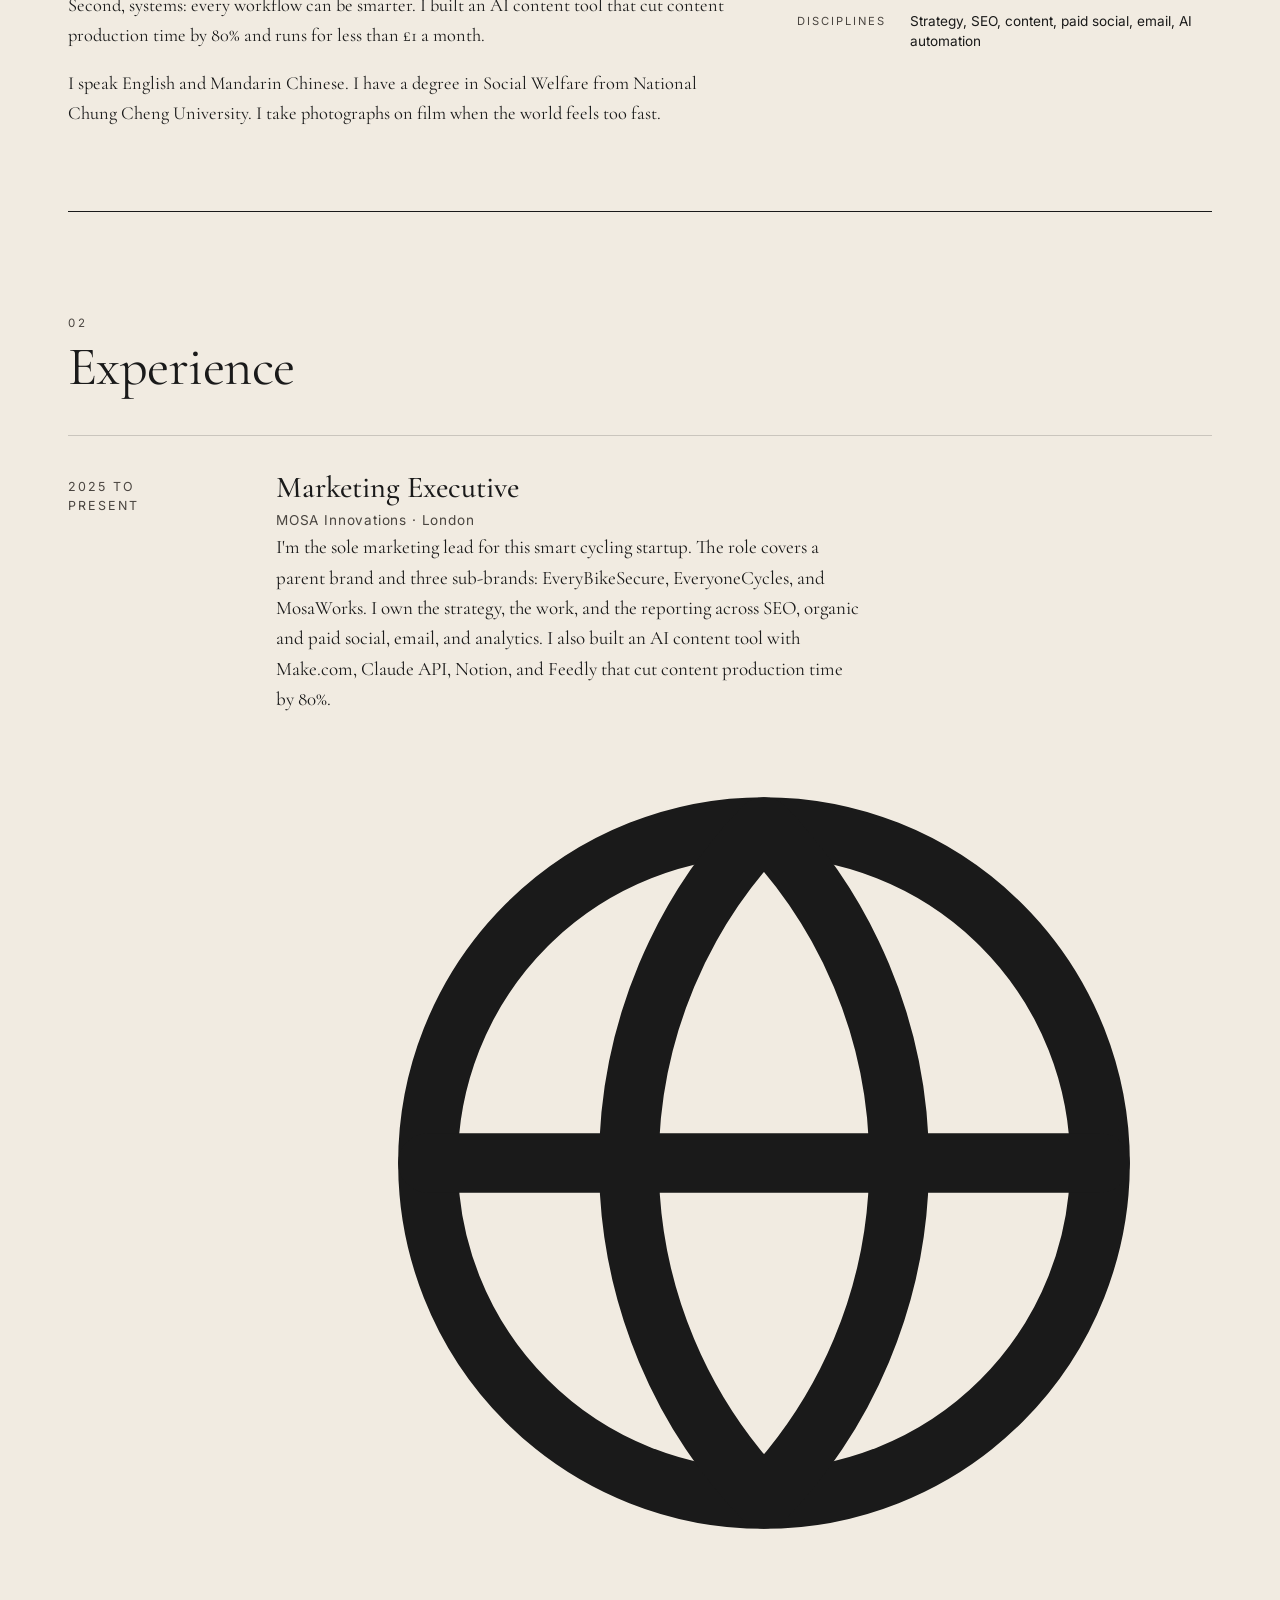
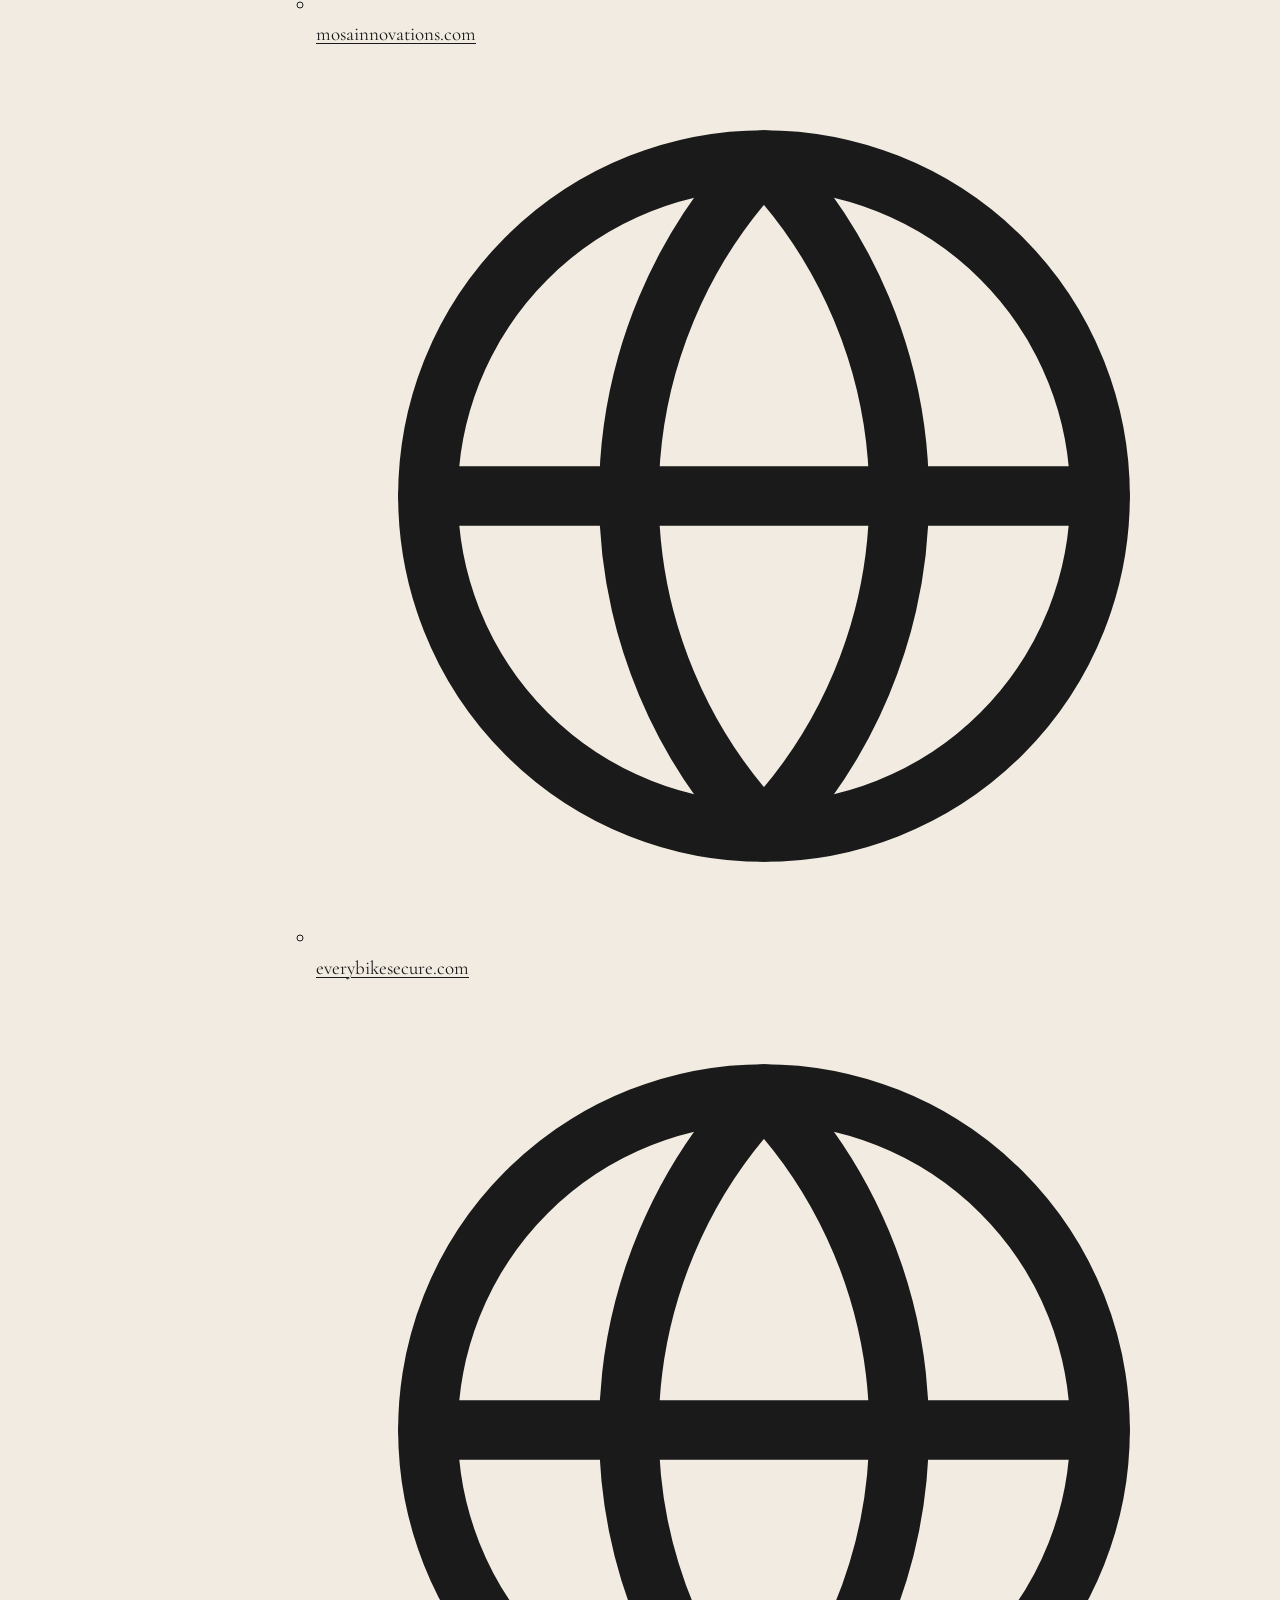
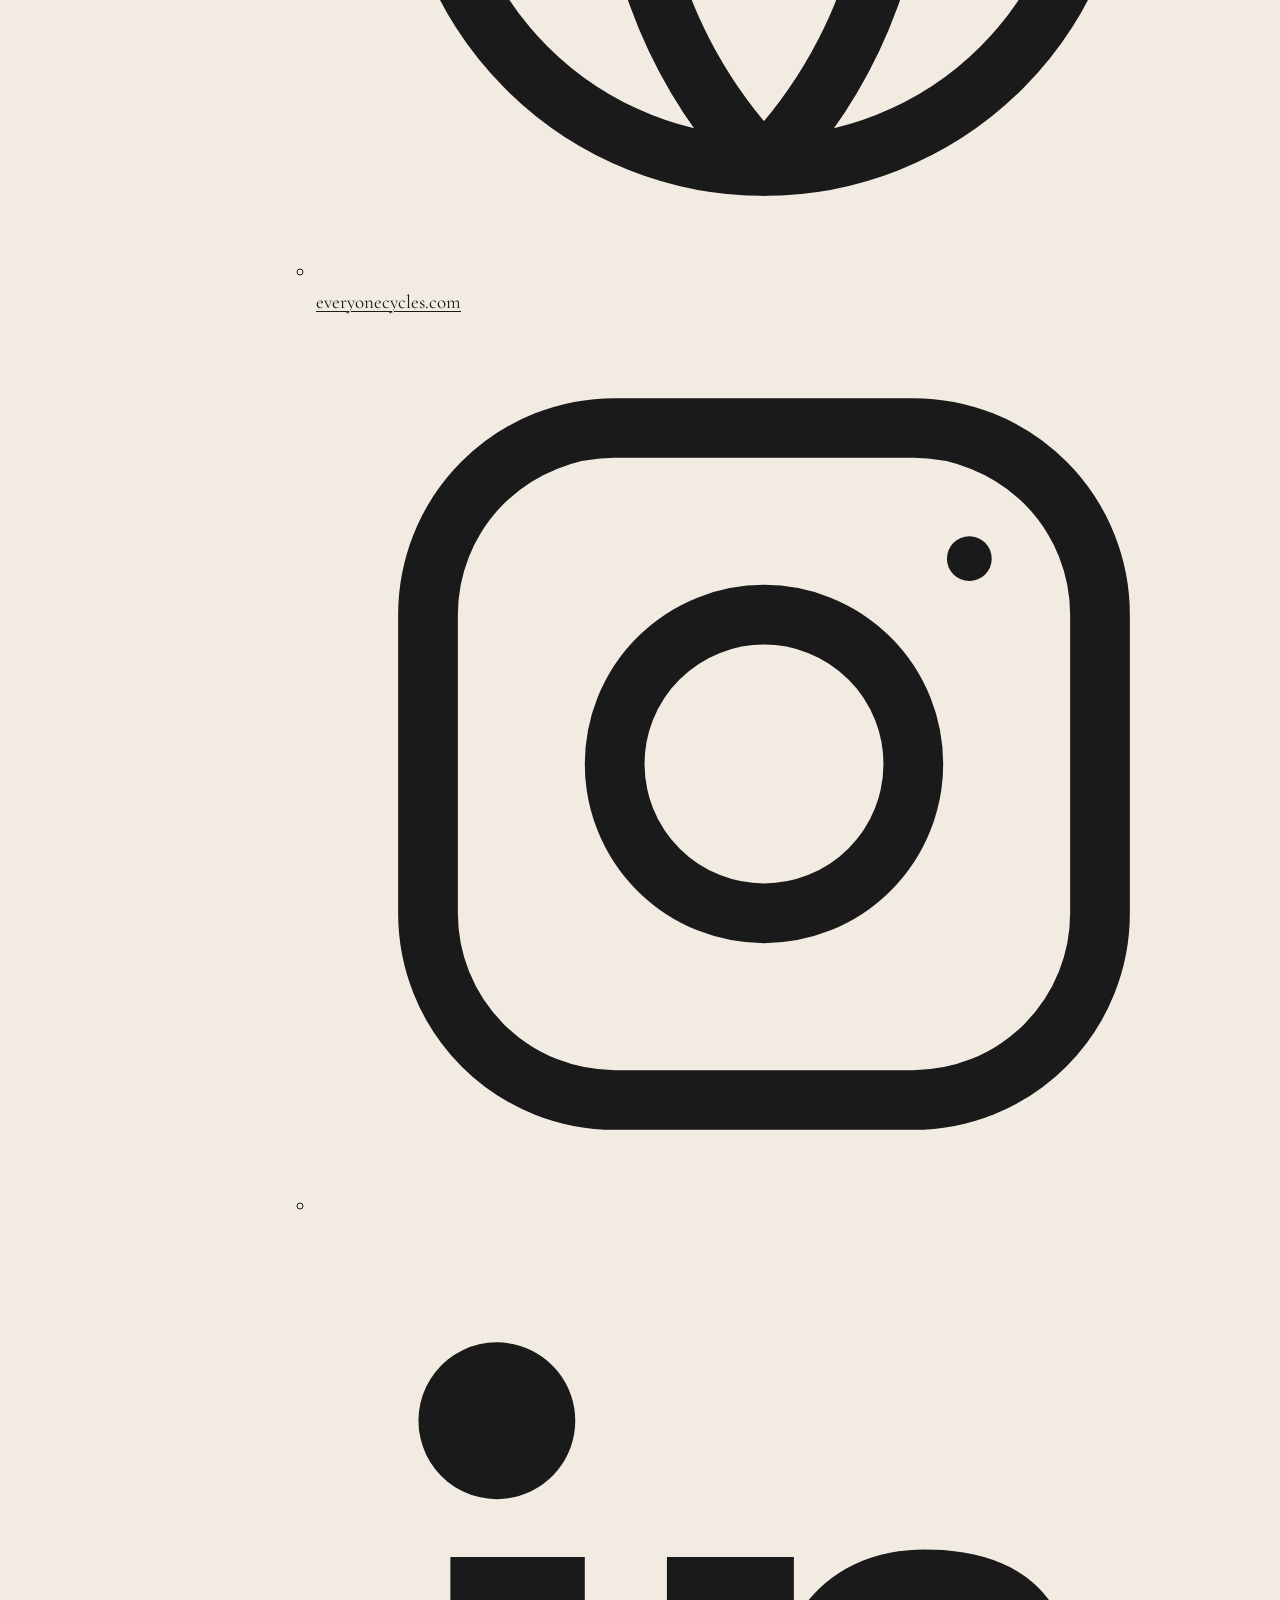
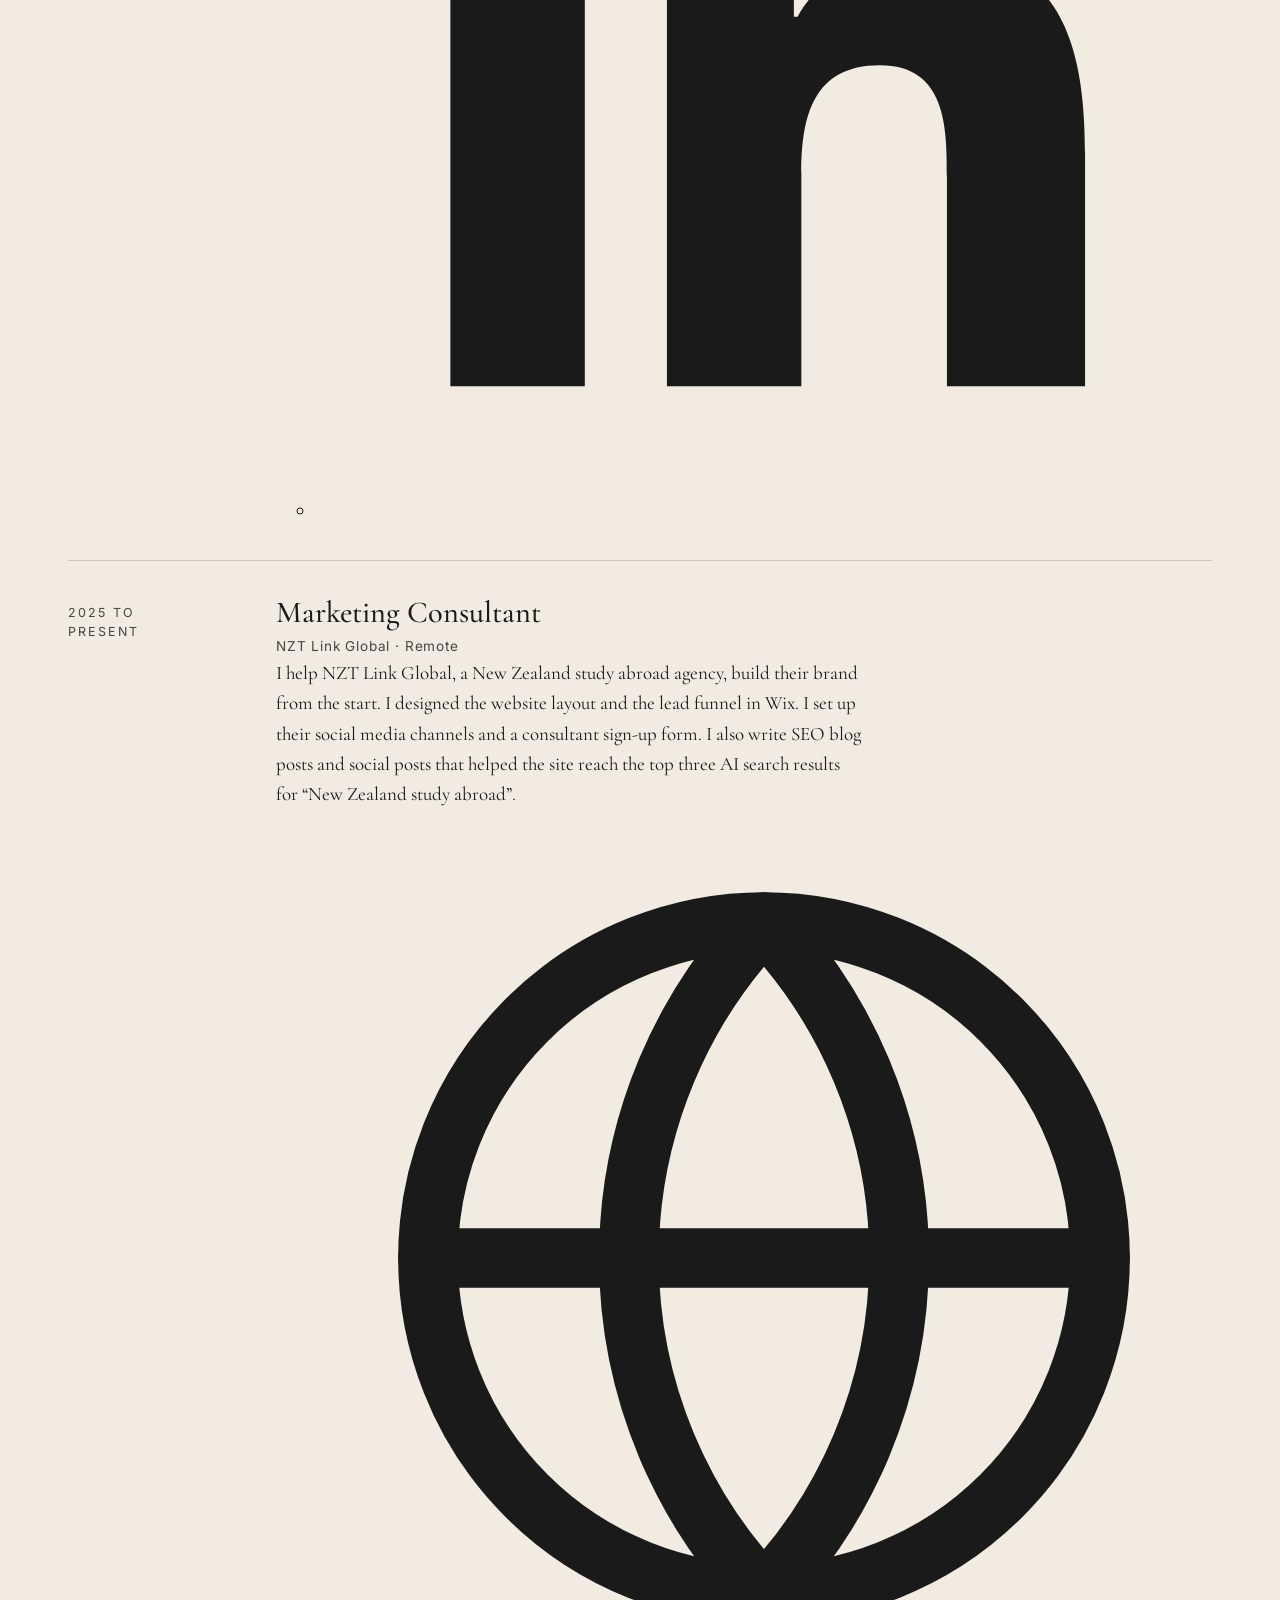
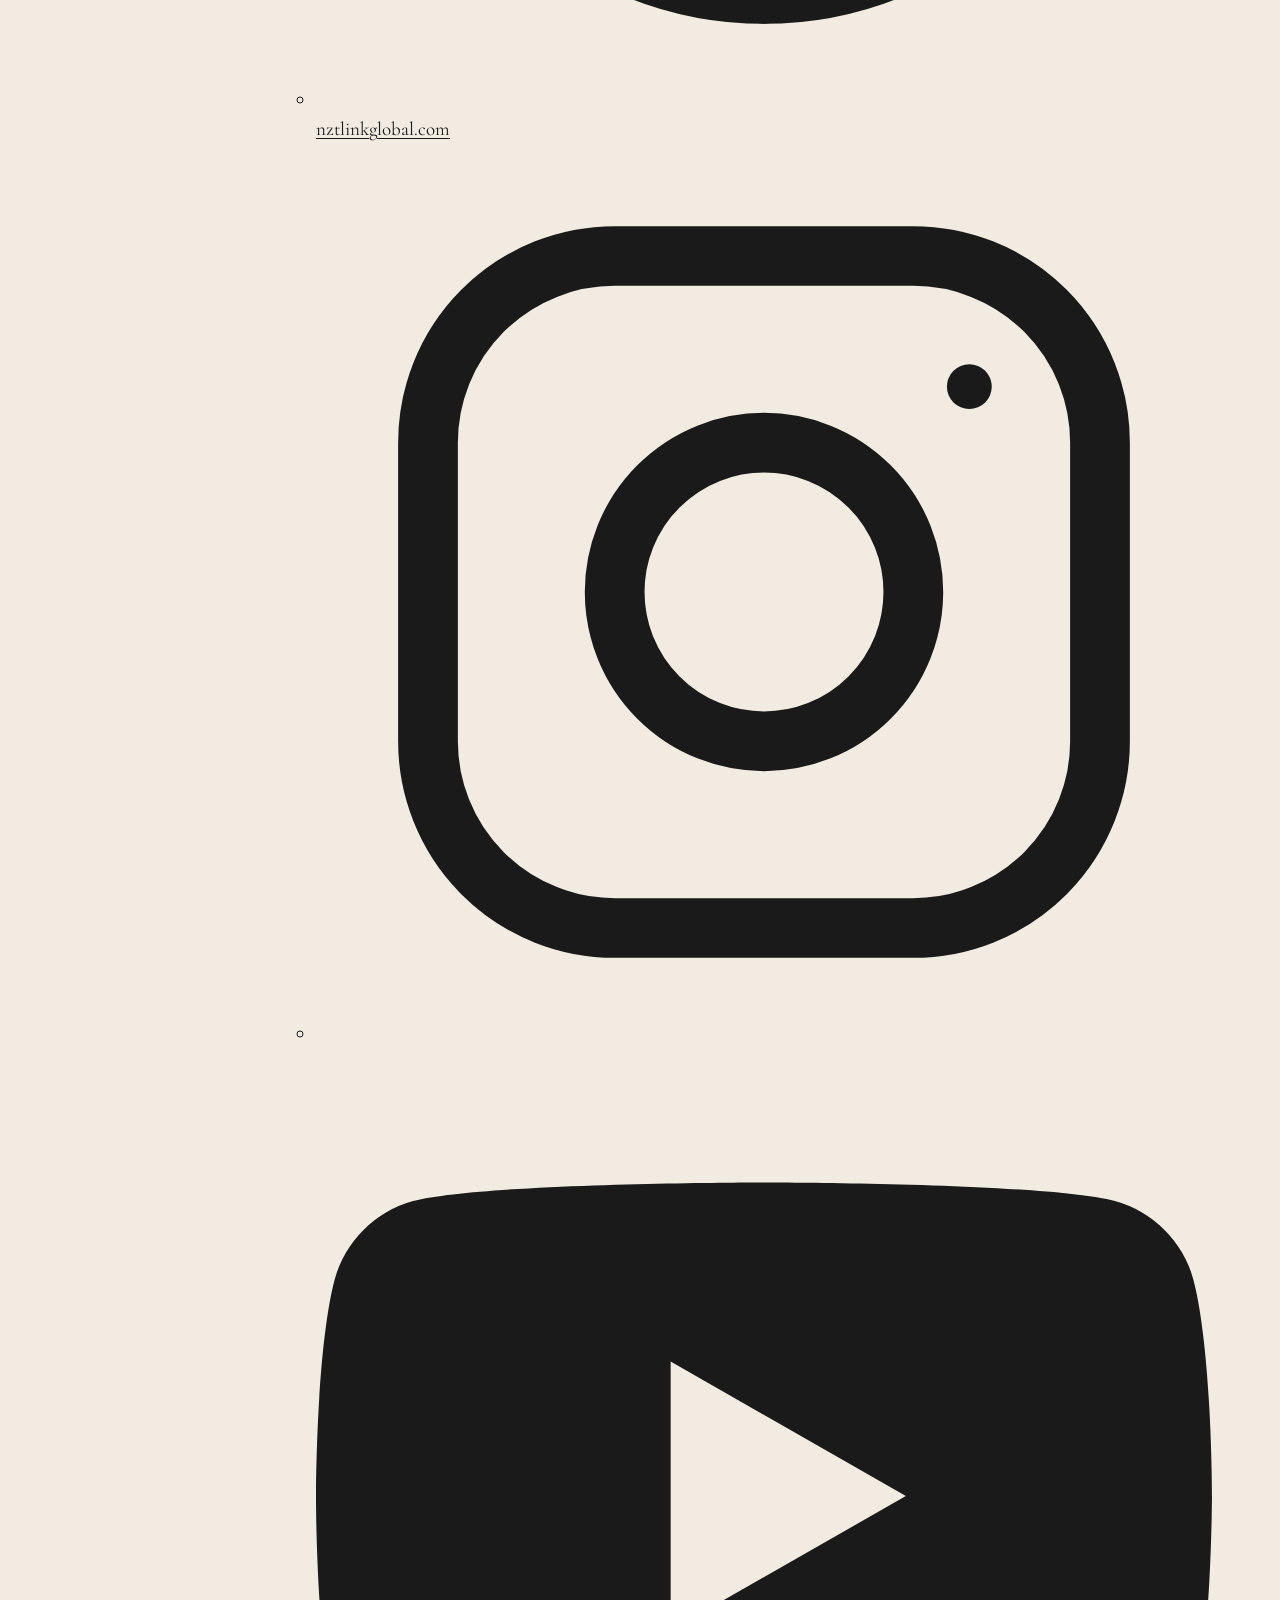
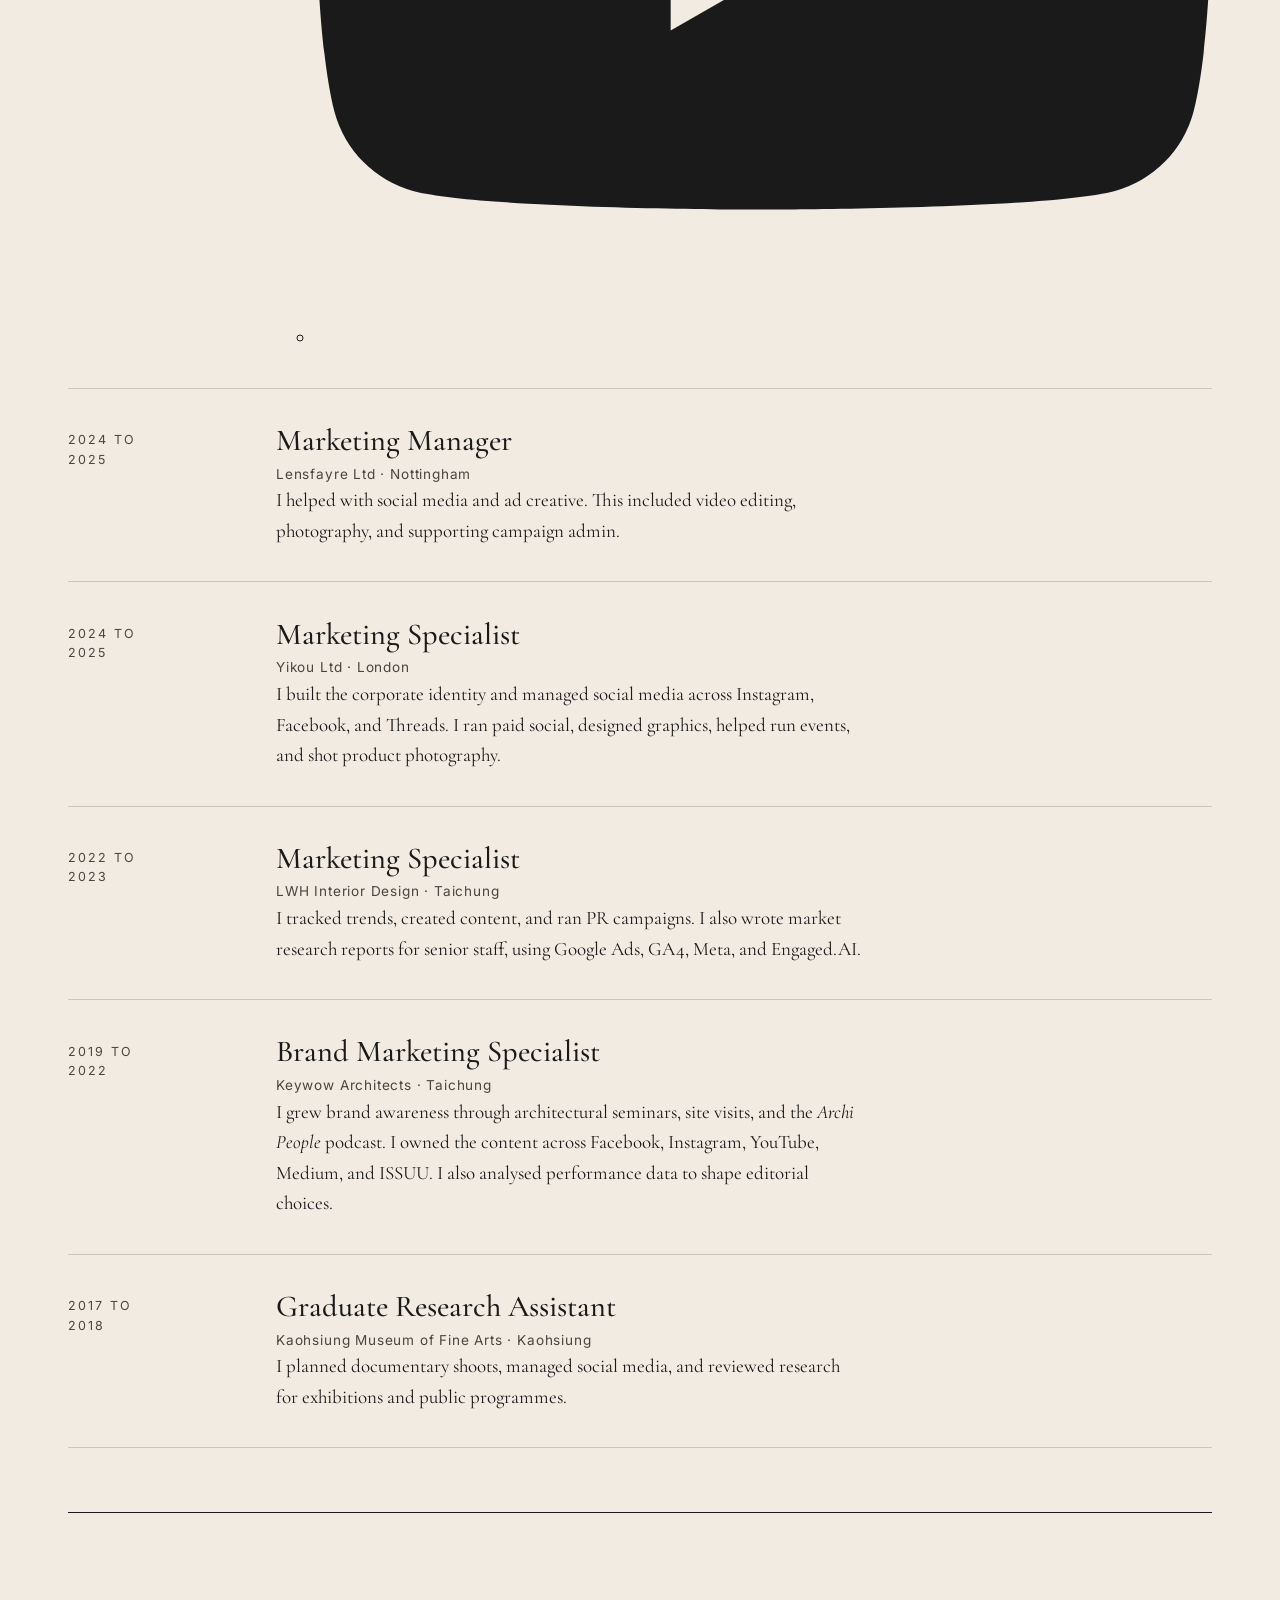
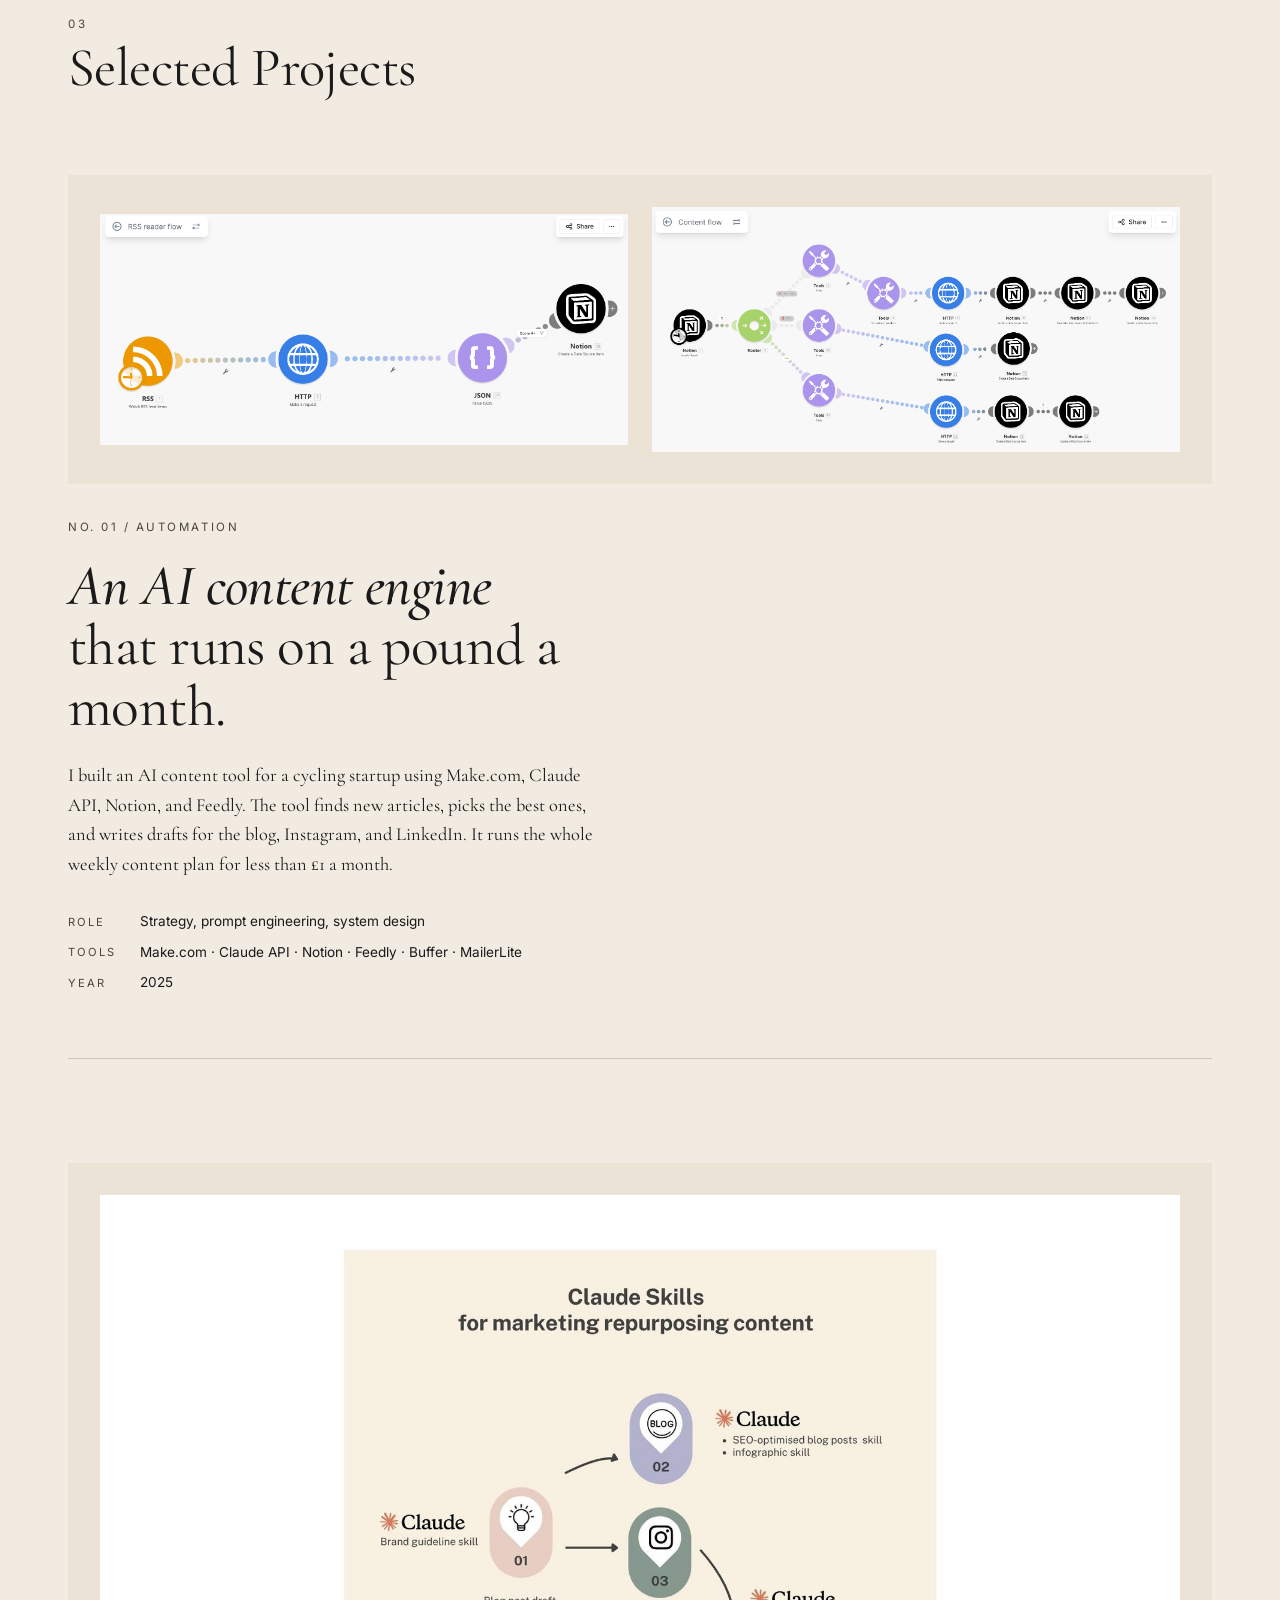
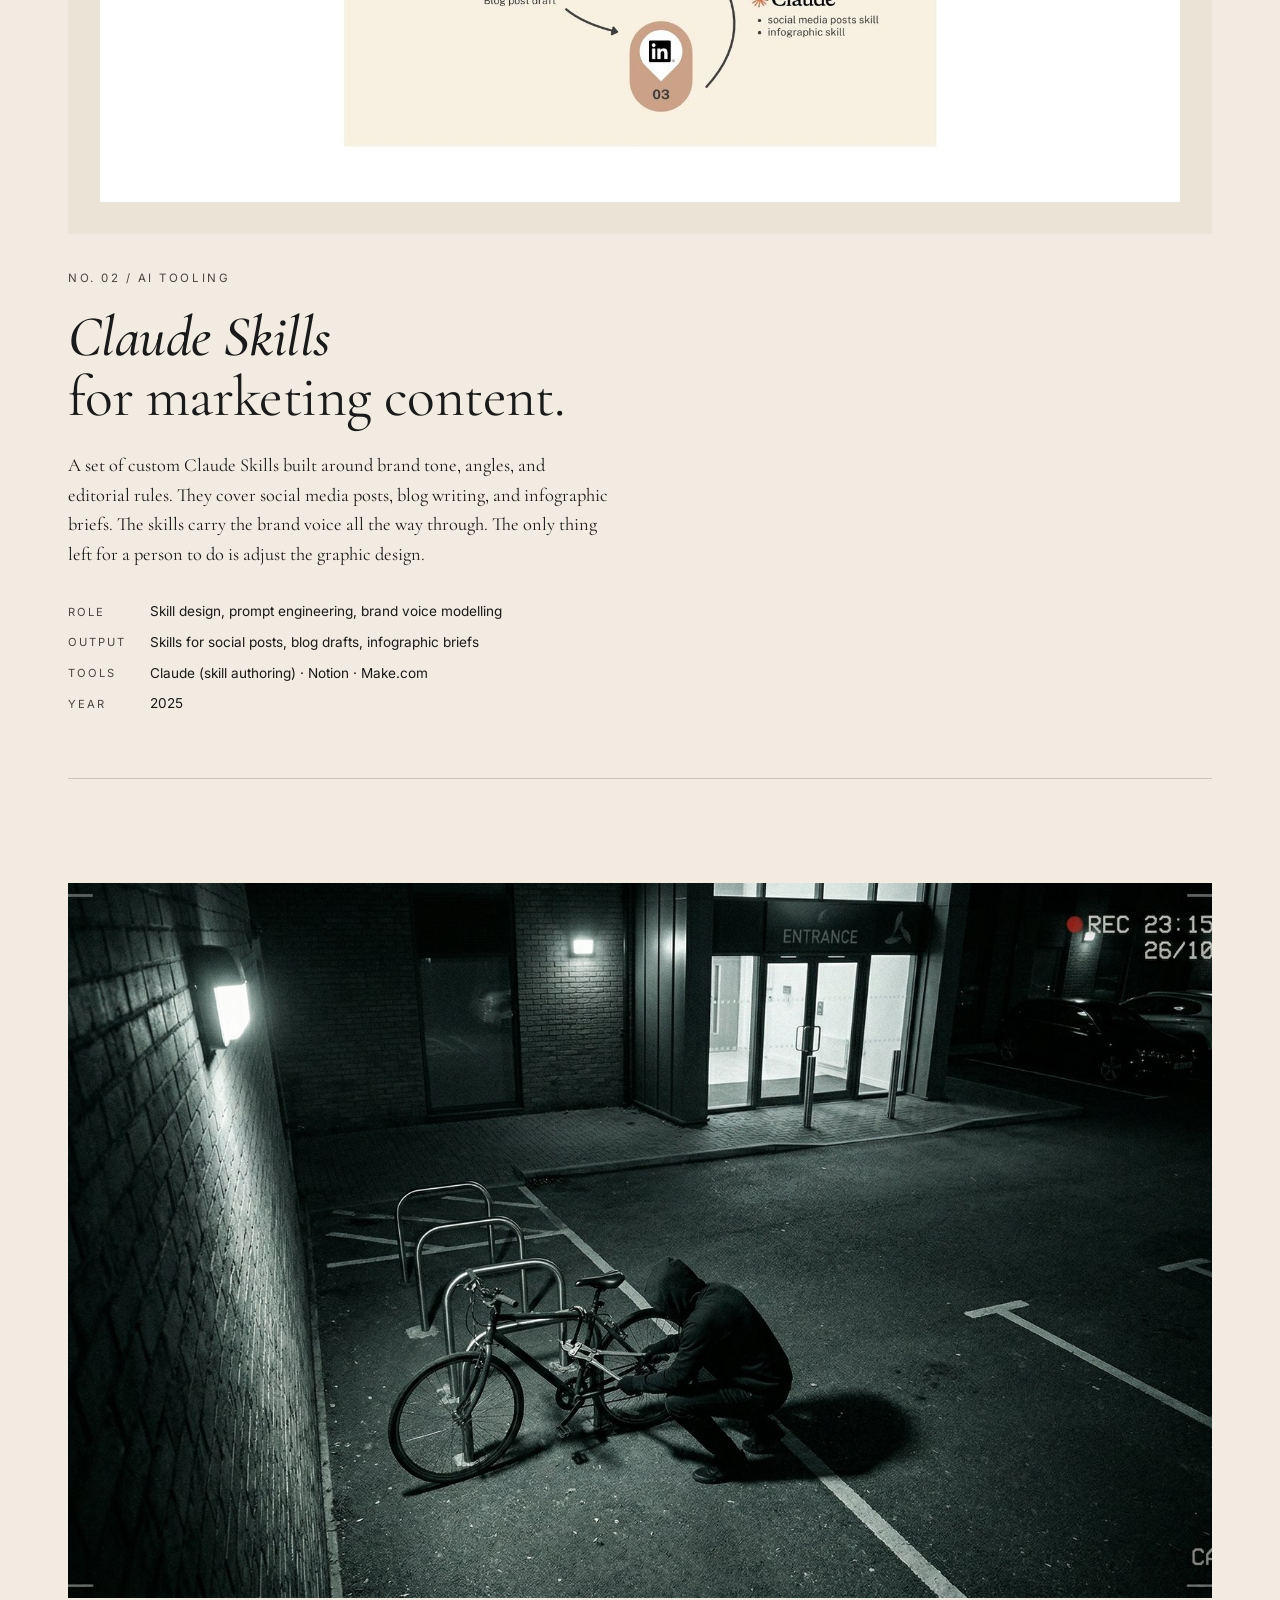
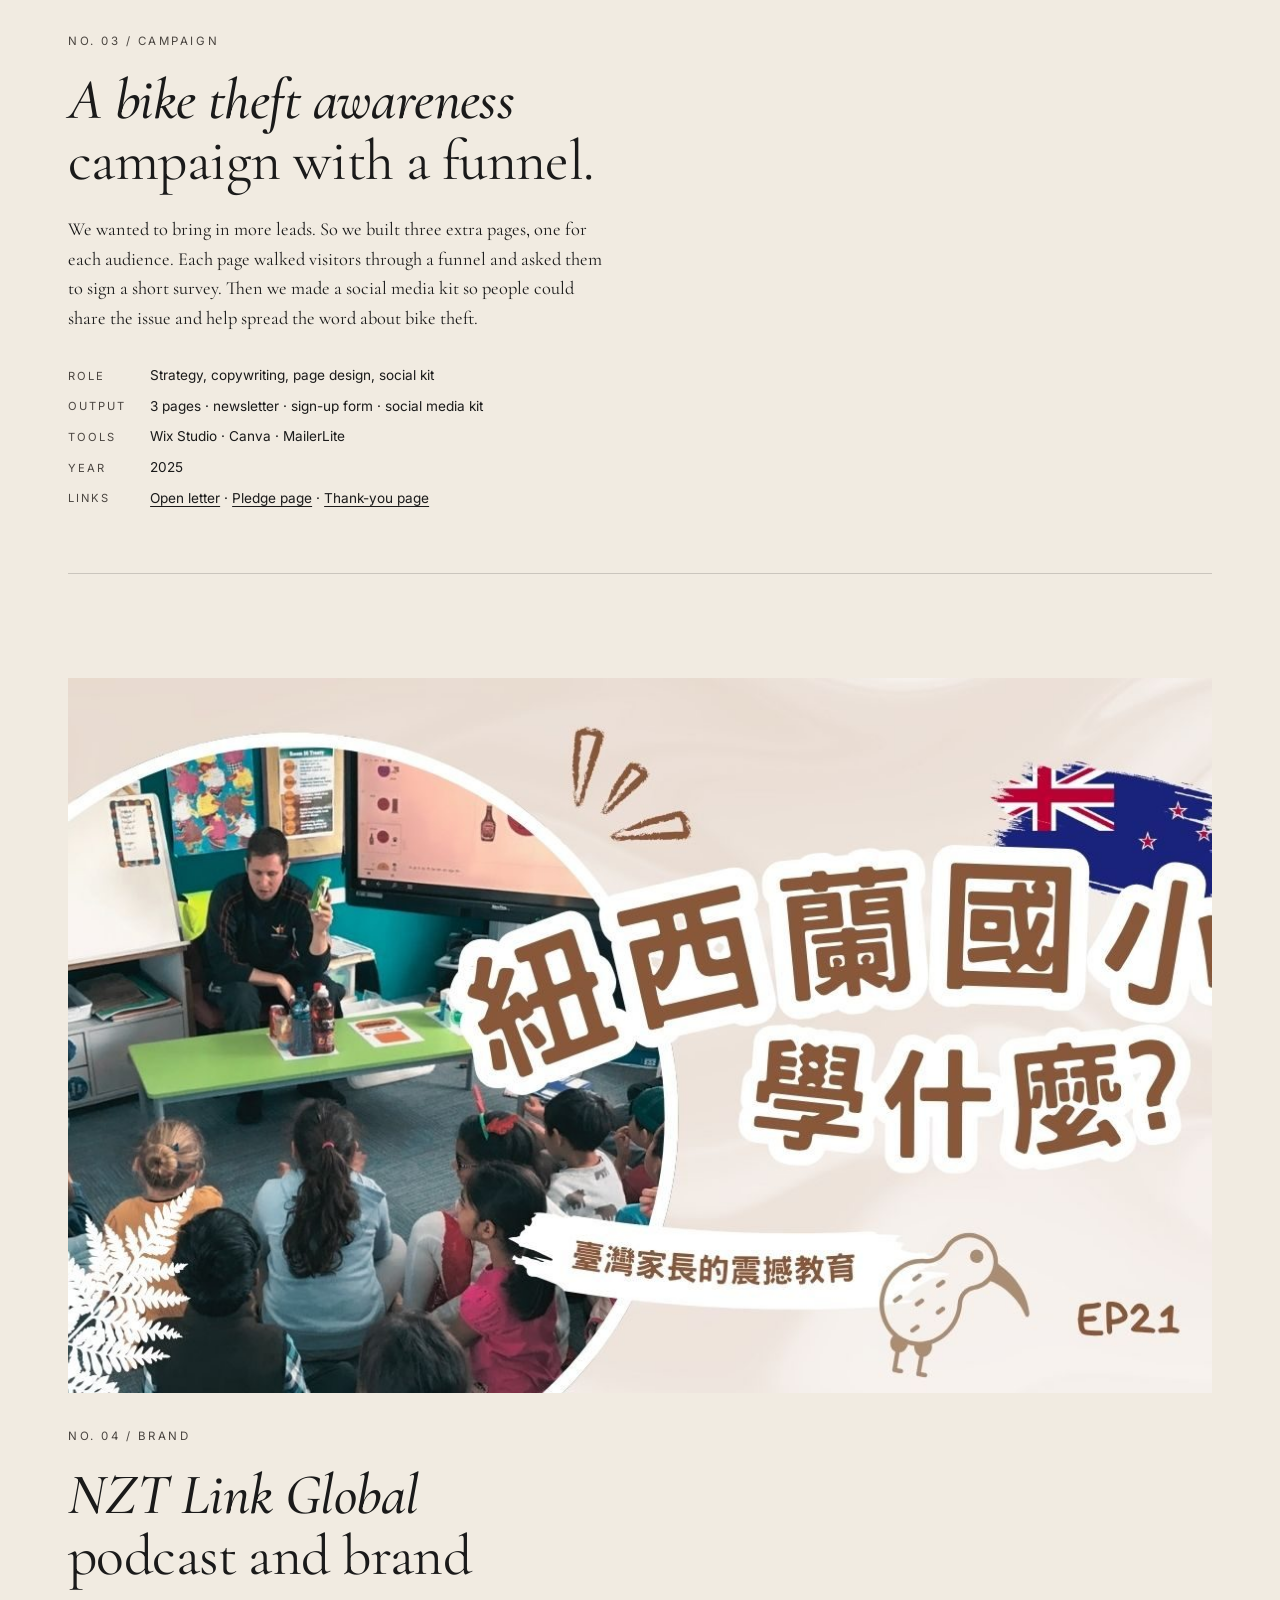
==== commit 12a6fe08: "Add files via upload" ====
--- a/index.html
+++ b/index.html
@@ -27,24 +27,24 @@
 
   <!-- HERO -->
   <section class="hero">
-    <div class="hero-text">
+    <div class="hero-title-block">
       <p class="kicker">Issue No. 01 / Portfolio, 2026</p>
       <h1 class="display">
-        Startup marketing,<br>
-        marketing strategy,<br>
-        <em>film photography.</em>
+        Catherine Chen.<br>
+        A marketing mind who<br>
+        walks slow and shoots on <em>film</em>.
       </h1>
-      <div class="hero-foot">
-        <p class="lede">
-          Seven years building brands across cultures and channels.
-          Strategy, content, and a quiet love for film photography.
-        </p>
-        <p class="meta">London &middot; Open to remote roles across Europe</p>
-      </div>
     </div>
     <figure class="hero-portrait">
       <img src="photos/catherine.jpg" alt="Catherine Chen" loading="lazy">
     </figure>
+    <div class="hero-foot">
+      <p class="lede">
+        Seven years building brands across cultures and channels.
+        Mostly startups and small teams, remote-first.
+      </p>
+      <p class="meta">Open to remote roles across Europe</p>
+    </div>
   </section>
 
   <hr class="rule" />
@@ -99,6 +99,13 @@
           <h3>Marketing Executive</h3>
           <p class="cv-where">MOSA Innovations &middot; London</p>
           <p>I'm the sole marketing lead for this smart cycling startup. The role covers a parent brand and three sub-brands: EveryBikeSecure, EveryoneCycles, and MosaWorks. I own the strategy, the work, and the reporting across SEO, organic and paid social, email, and analytics. I also built an AI content tool with Make.com, Claude API, Notion, and Feedly that cut content production time by 80%.</p>
+          <ul class="cv-links">
+            <li><a href="https://www.mosainnovations.com/" target="_blank" rel="noopener" aria-label="MOSA Innovations website"><svg class="ic" viewBox="0 0 24 24" fill="none" stroke="currentColor" stroke-width="1.6" stroke-linecap="round" stroke-linejoin="round" aria-hidden="true"><circle cx="12" cy="12" r="9"/><path d="M3 12h18M12 3a13 13 0 0 1 0 18M12 3a13 13 0 0 0 0 18"/></svg><span>mosainnovations.com</span></a></li>
+            <li><a href="https://www.everybikesecure.com/" target="_blank" rel="noopener" aria-label="EveryBikeSecure website"><svg class="ic" viewBox="0 0 24 24" fill="none" stroke="currentColor" stroke-width="1.6" stroke-linecap="round" stroke-linejoin="round" aria-hidden="true"><circle cx="12" cy="12" r="9"/><path d="M3 12h18M12 3a13 13 0 0 1 0 18M12 3a13 13 0 0 0 0 18"/></svg><span>everybikesecure.com</span></a></li>
+            <li><a href="https://www.everyonecycles.com/" target="_blank" rel="noopener" aria-label="EveryoneCycles website"><svg class="ic" viewBox="0 0 24 24" fill="none" stroke="currentColor" stroke-width="1.6" stroke-linecap="round" stroke-linejoin="round" aria-hidden="true"><circle cx="12" cy="12" r="9"/><path d="M3 12h18M12 3a13 13 0 0 1 0 18M12 3a13 13 0 0 0 0 18"/></svg><span>everyonecycles.com</span></a></li>
+            <li><a href="https://www.instagram.com/mosainnovations" target="_blank" rel="noopener" aria-label="MOSA on Instagram" title="Instagram"><svg class="ic" viewBox="0 0 24 24" fill="none" stroke="currentColor" stroke-width="1.6" stroke-linecap="round" stroke-linejoin="round" aria-hidden="true"><rect x="3" y="3" width="18" height="18" rx="5"/><circle cx="12" cy="12" r="4"/><circle cx="17.5" cy="6.5" r="0.6" fill="currentColor" stroke="none"/></svg></a></li>
+            <li><a href="https://www.linkedin.com/company/mosainnovations" target="_blank" rel="noopener" aria-label="MOSA on LinkedIn" title="LinkedIn"><svg class="ic" viewBox="0 0 24 24" fill="currentColor" aria-hidden="true"><path d="M20.5 20.5h-3.6v-5.6c0-1.3 0-3-1.8-3s-2.1 1.4-2.1 2.9v5.7H9.4V9h3.4v1.6h.1c.5-.9 1.6-1.8 3.4-1.8 3.6 0 4.3 2.4 4.3 5.5v6.2zM5.3 7.4a2.1 2.1 0 1 1 0-4.1 2.1 2.1 0 0 1 0 4.1zM7.1 20.5H3.6V9h3.6v11.5z"/></svg></a></li>
+          </ul>
         </div>
       </li>
 
@@ -108,6 +115,11 @@
           <h3>Marketing Consultant</h3>
           <p class="cv-where">NZT Link Global &middot; Remote</p>
           <p>I help NZT Link Global, a New Zealand study abroad agency, build their brand from the start. I designed the website layout and the lead funnel in Wix. I set up their social media channels and a consultant sign-up form. I also write SEO blog posts and social posts that helped the site reach the top three AI search results for &ldquo;New Zealand study abroad&rdquo;.</p>
+          <ul class="cv-links">
+            <li><a href="https://www.nztlinkglobal.com/" target="_blank" rel="noopener" aria-label="NZT Link Global website"><svg class="ic" viewBox="0 0 24 24" fill="none" stroke="currentColor" stroke-width="1.6" stroke-linecap="round" stroke-linejoin="round" aria-hidden="true"><circle cx="12" cy="12" r="9"/><path d="M3 12h18M12 3a13 13 0 0 1 0 18M12 3a13 13 0 0 0 0 18"/></svg><span>nztlinkglobal.com</span></a></li>
+            <li><a href="https://www.instagram.com/nztlinkglobal/" target="_blank" rel="noopener" aria-label="NZT on Instagram" title="Instagram"><svg class="ic" viewBox="0 0 24 24" fill="none" stroke="currentColor" stroke-width="1.6" stroke-linecap="round" stroke-linejoin="round" aria-hidden="true"><rect x="3" y="3" width="18" height="18" rx="5"/><circle cx="12" cy="12" r="4"/><circle cx="17.5" cy="6.5" r="0.6" fill="currentColor" stroke="none"/></svg></a></li>
+            <li><a href="https://www.youtube.com/@NZBravo2025" target="_blank" rel="noopener" aria-label="NZT on YouTube" title="YouTube"><svg class="ic" viewBox="0 0 24 24" fill="currentColor" aria-hidden="true"><path d="M23.5 6.2a3 3 0 0 0-2.1-2.1C19.5 3.6 12 3.6 12 3.6s-7.5 0-9.4.5A3 3 0 0 0 .5 6.2C0 8.1 0 12 0 12s0 3.9.5 5.8a3 3 0 0 0 2.1 2.1c1.9.5 9.4.5 9.4.5s7.5 0 9.4-.5a3 3 0 0 0 2.1-2.1c.5-1.9.5-5.8.5-5.8s0-3.9-.5-5.8zM9.5 15.6V8.4L15.8 12l-6.3 3.6z"/></svg></a></li>
+          </ul>
         </div>
       </li>
 
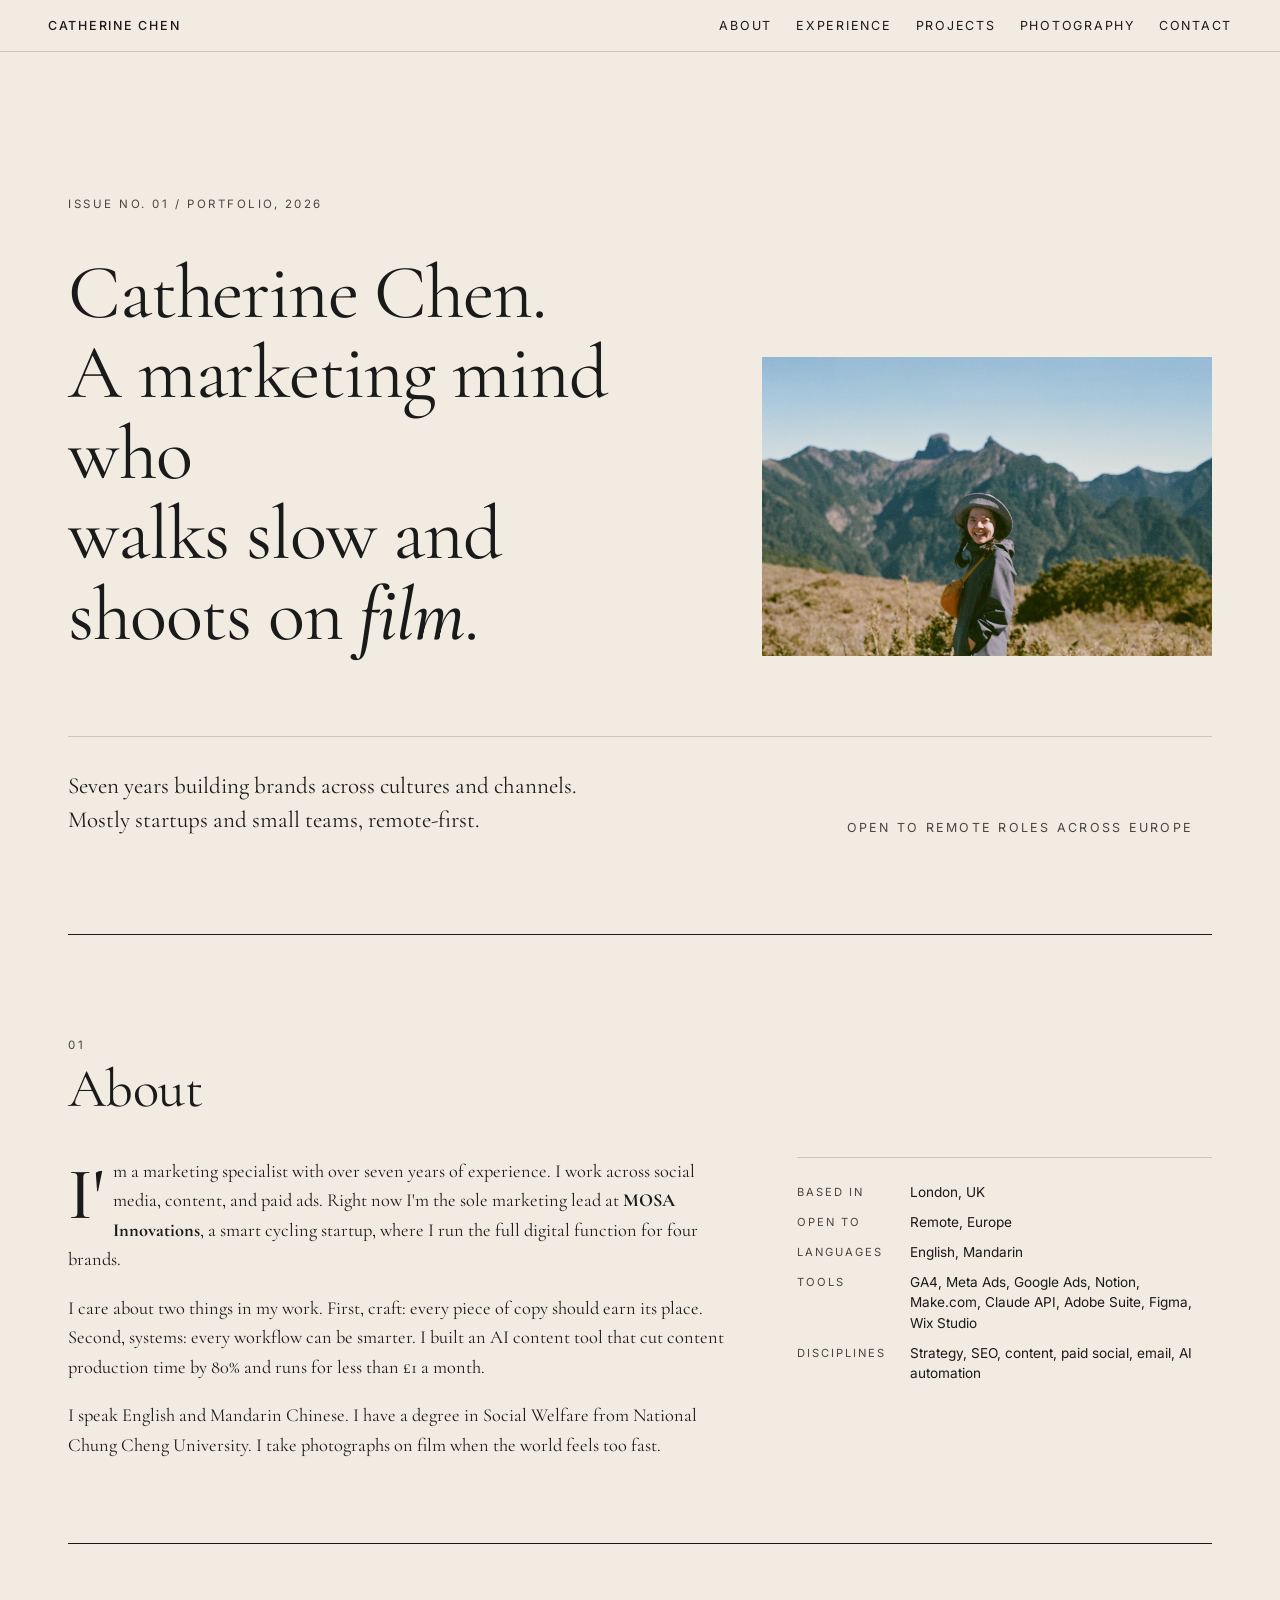
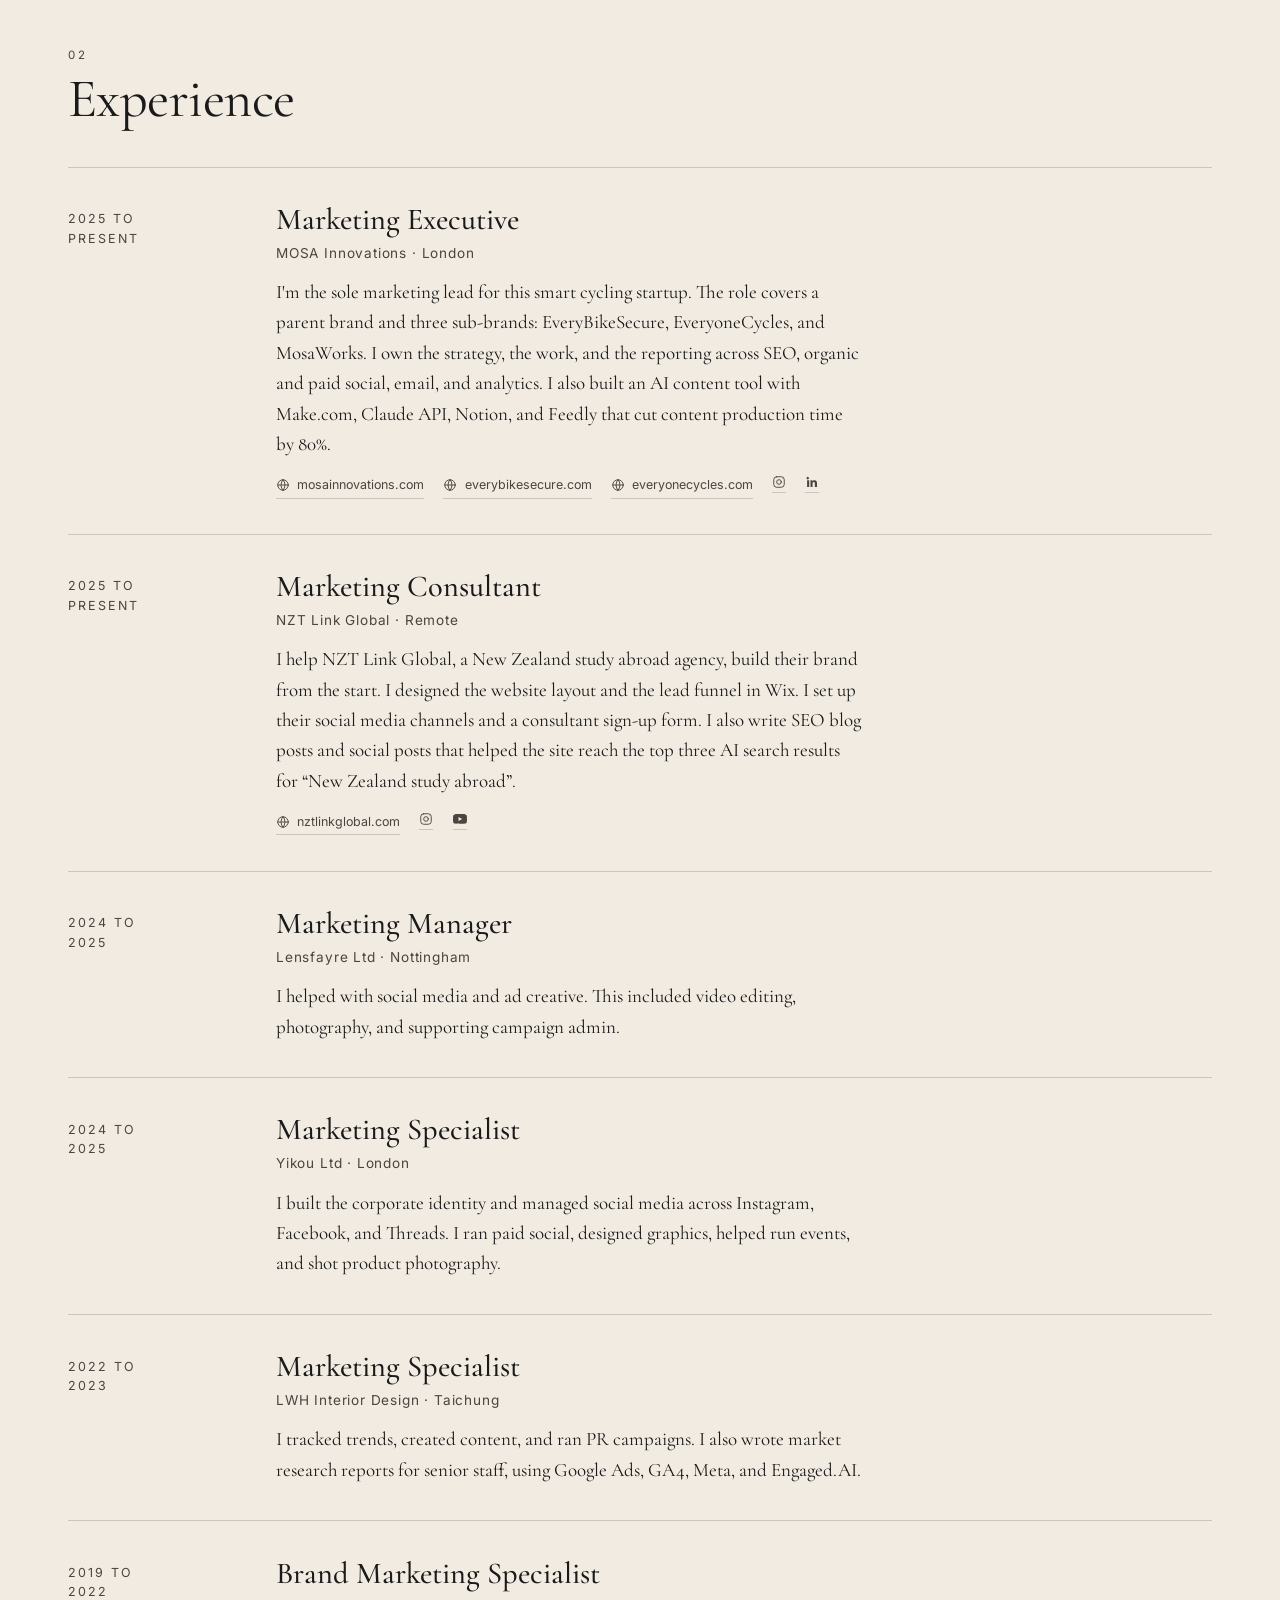
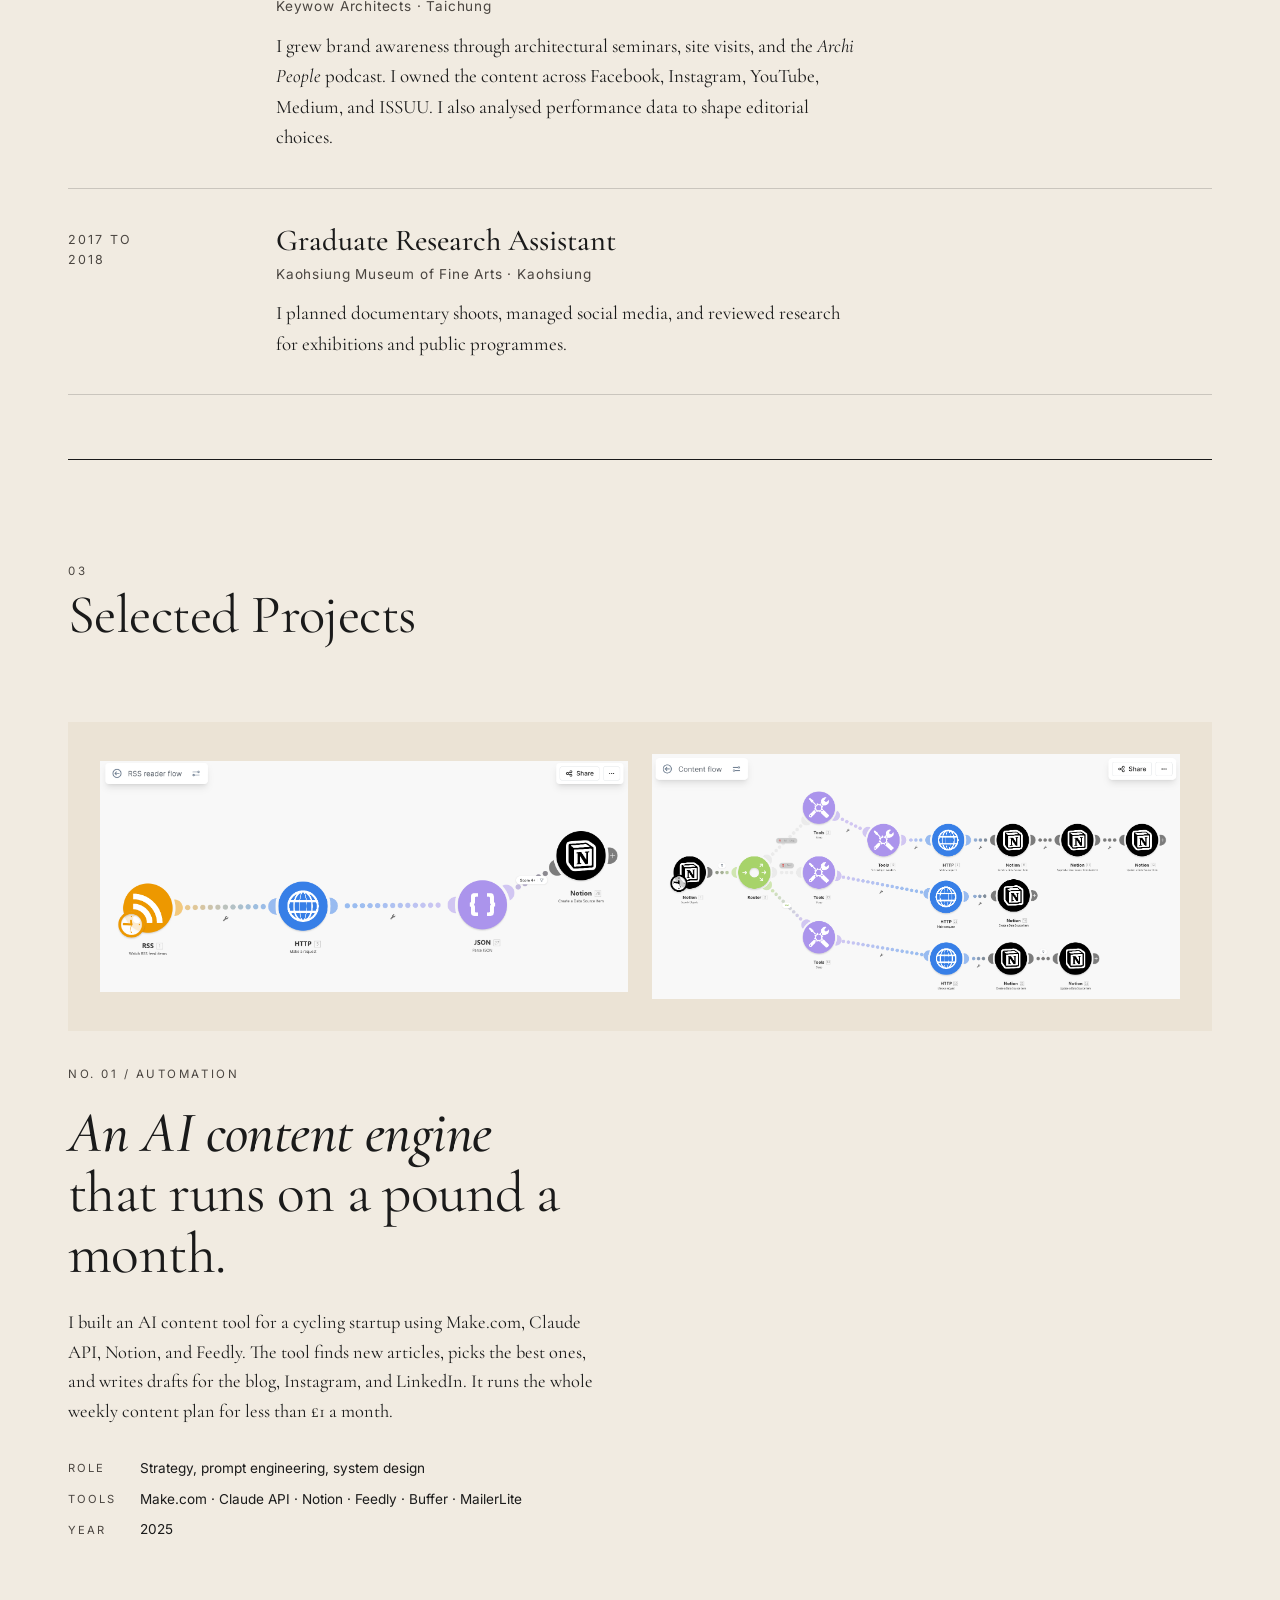
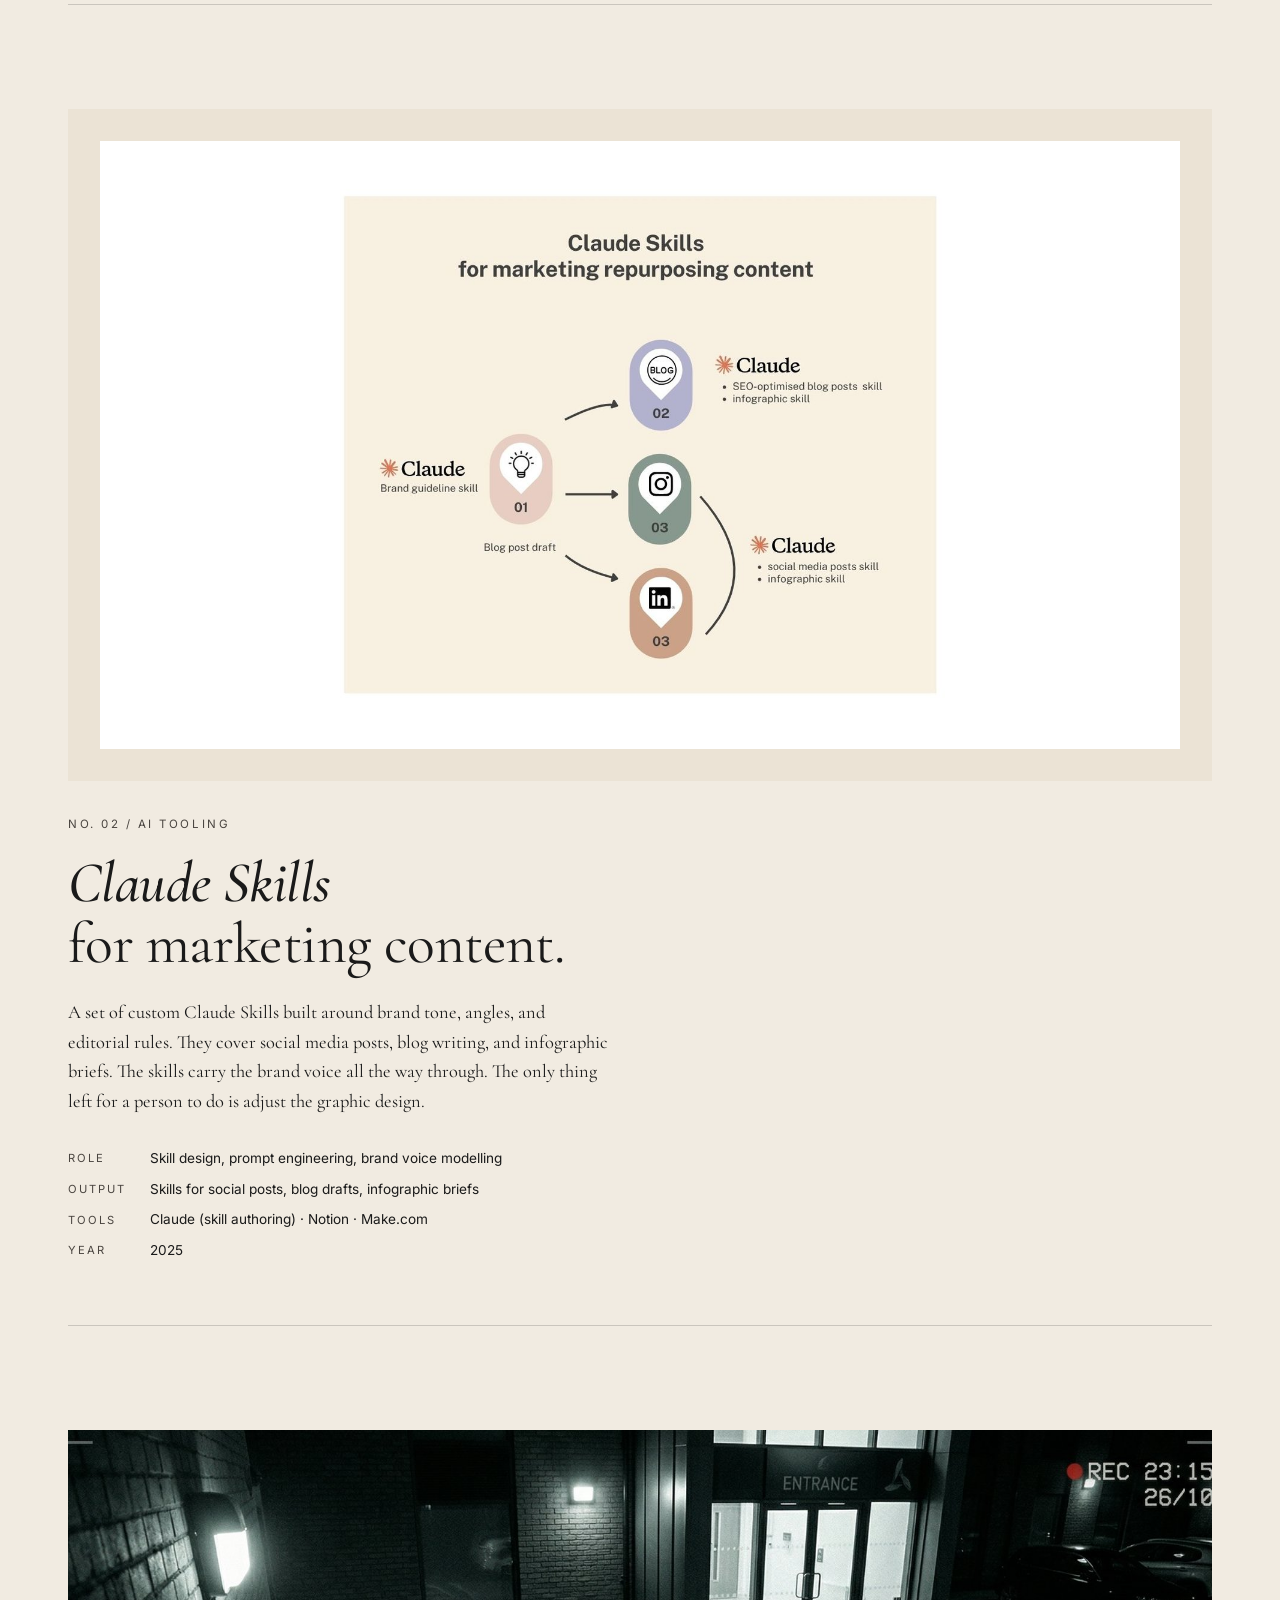
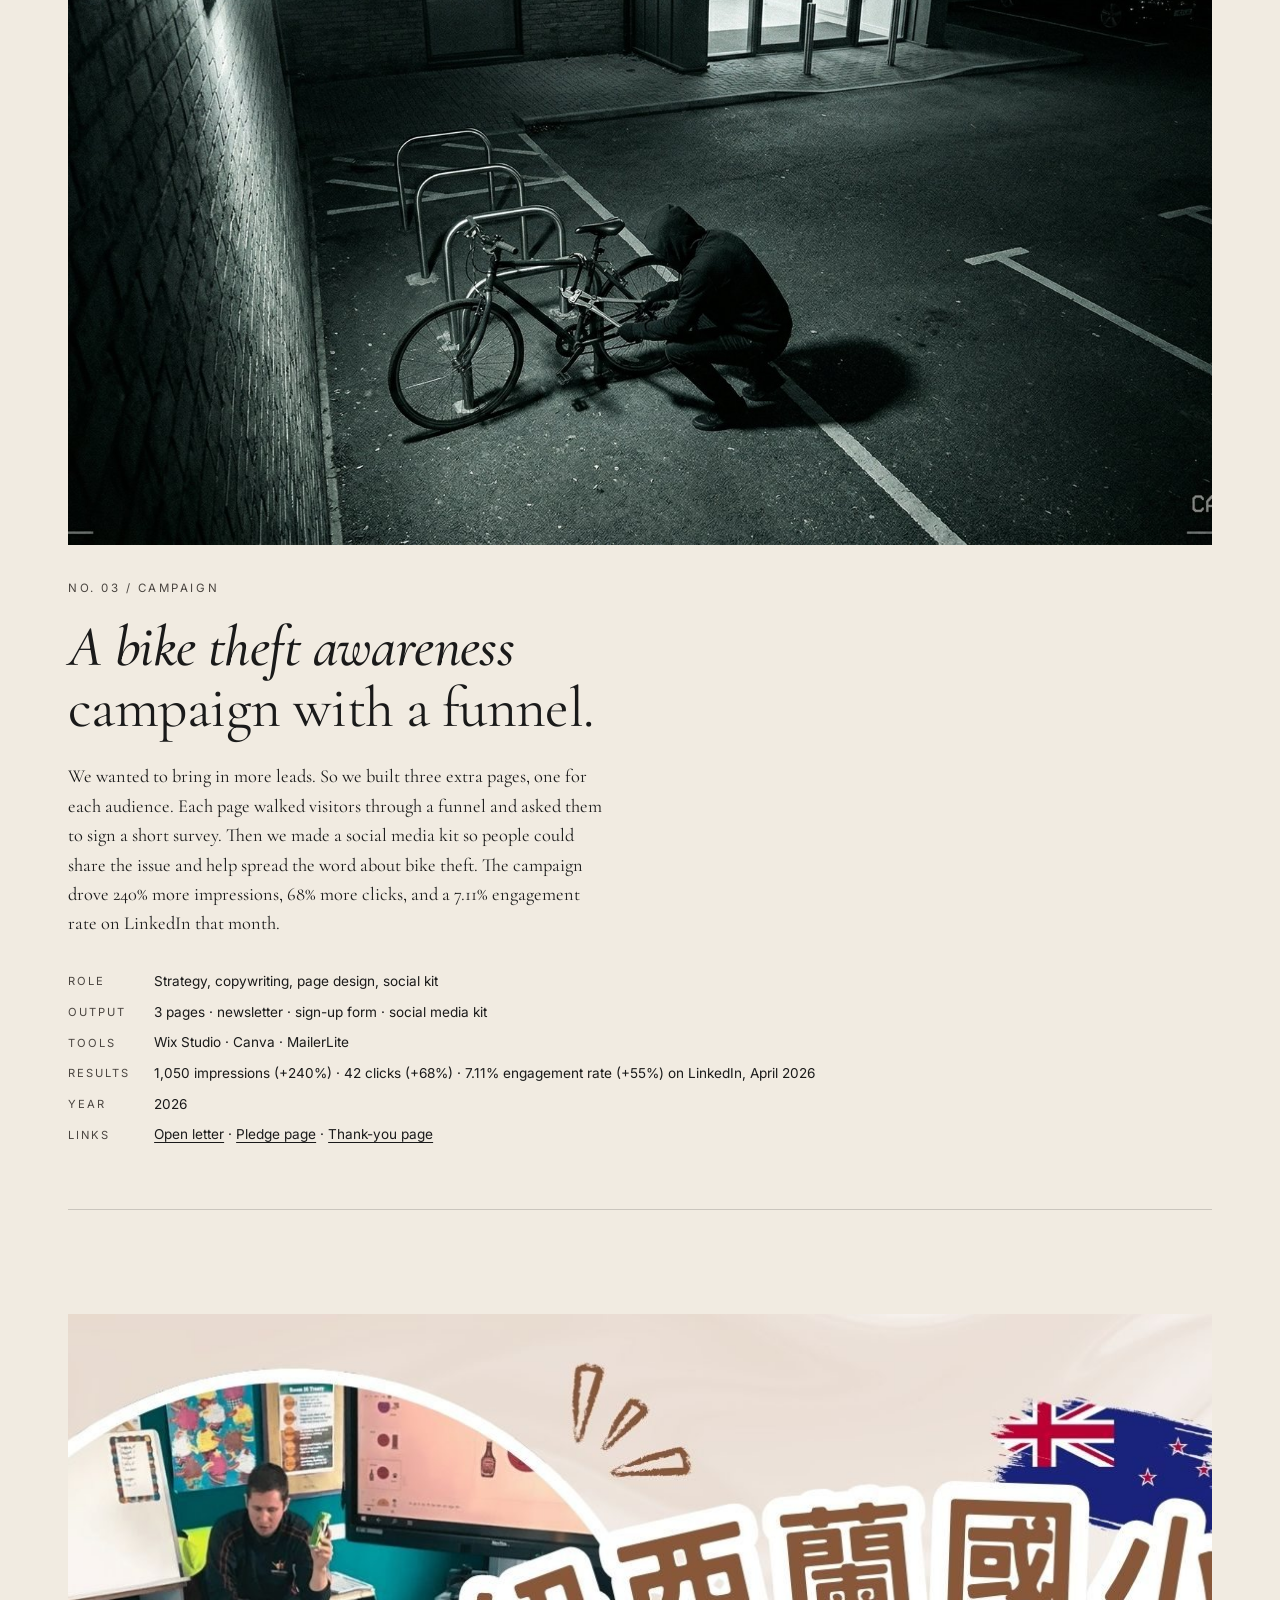
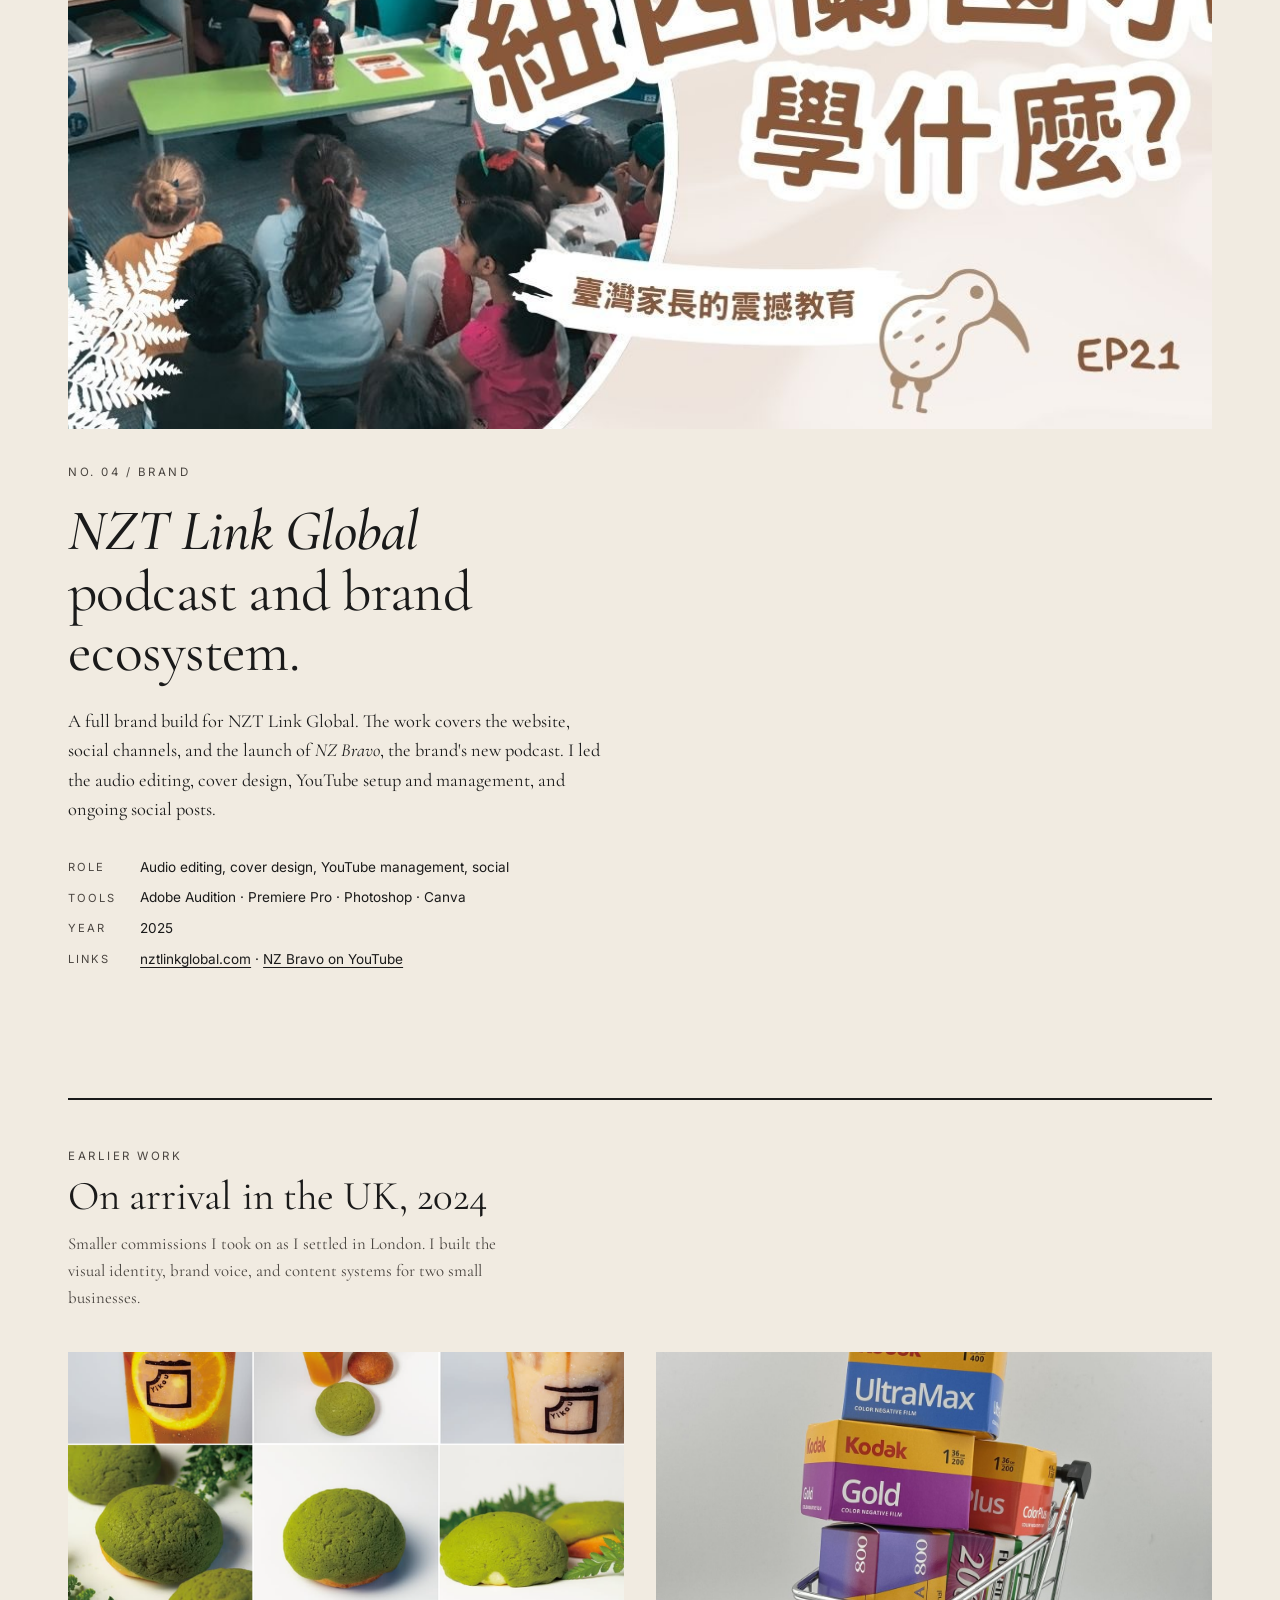
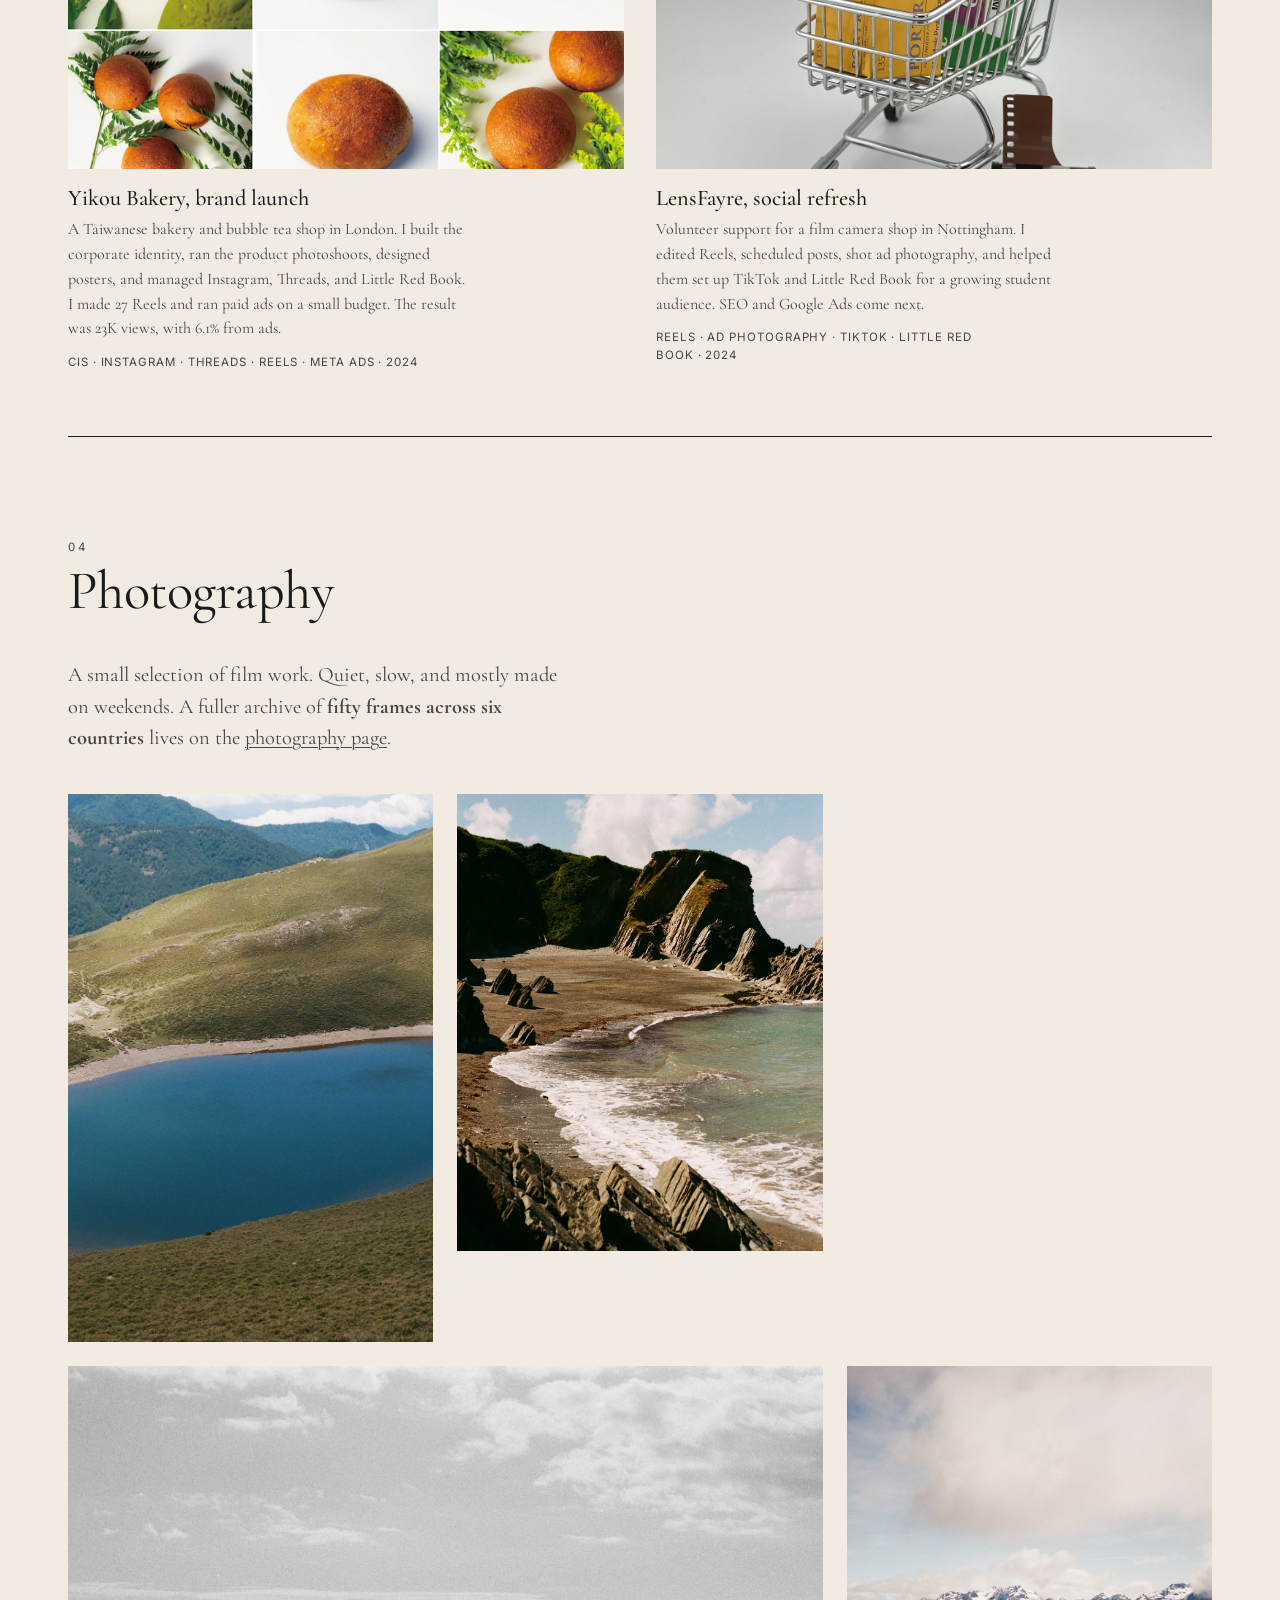
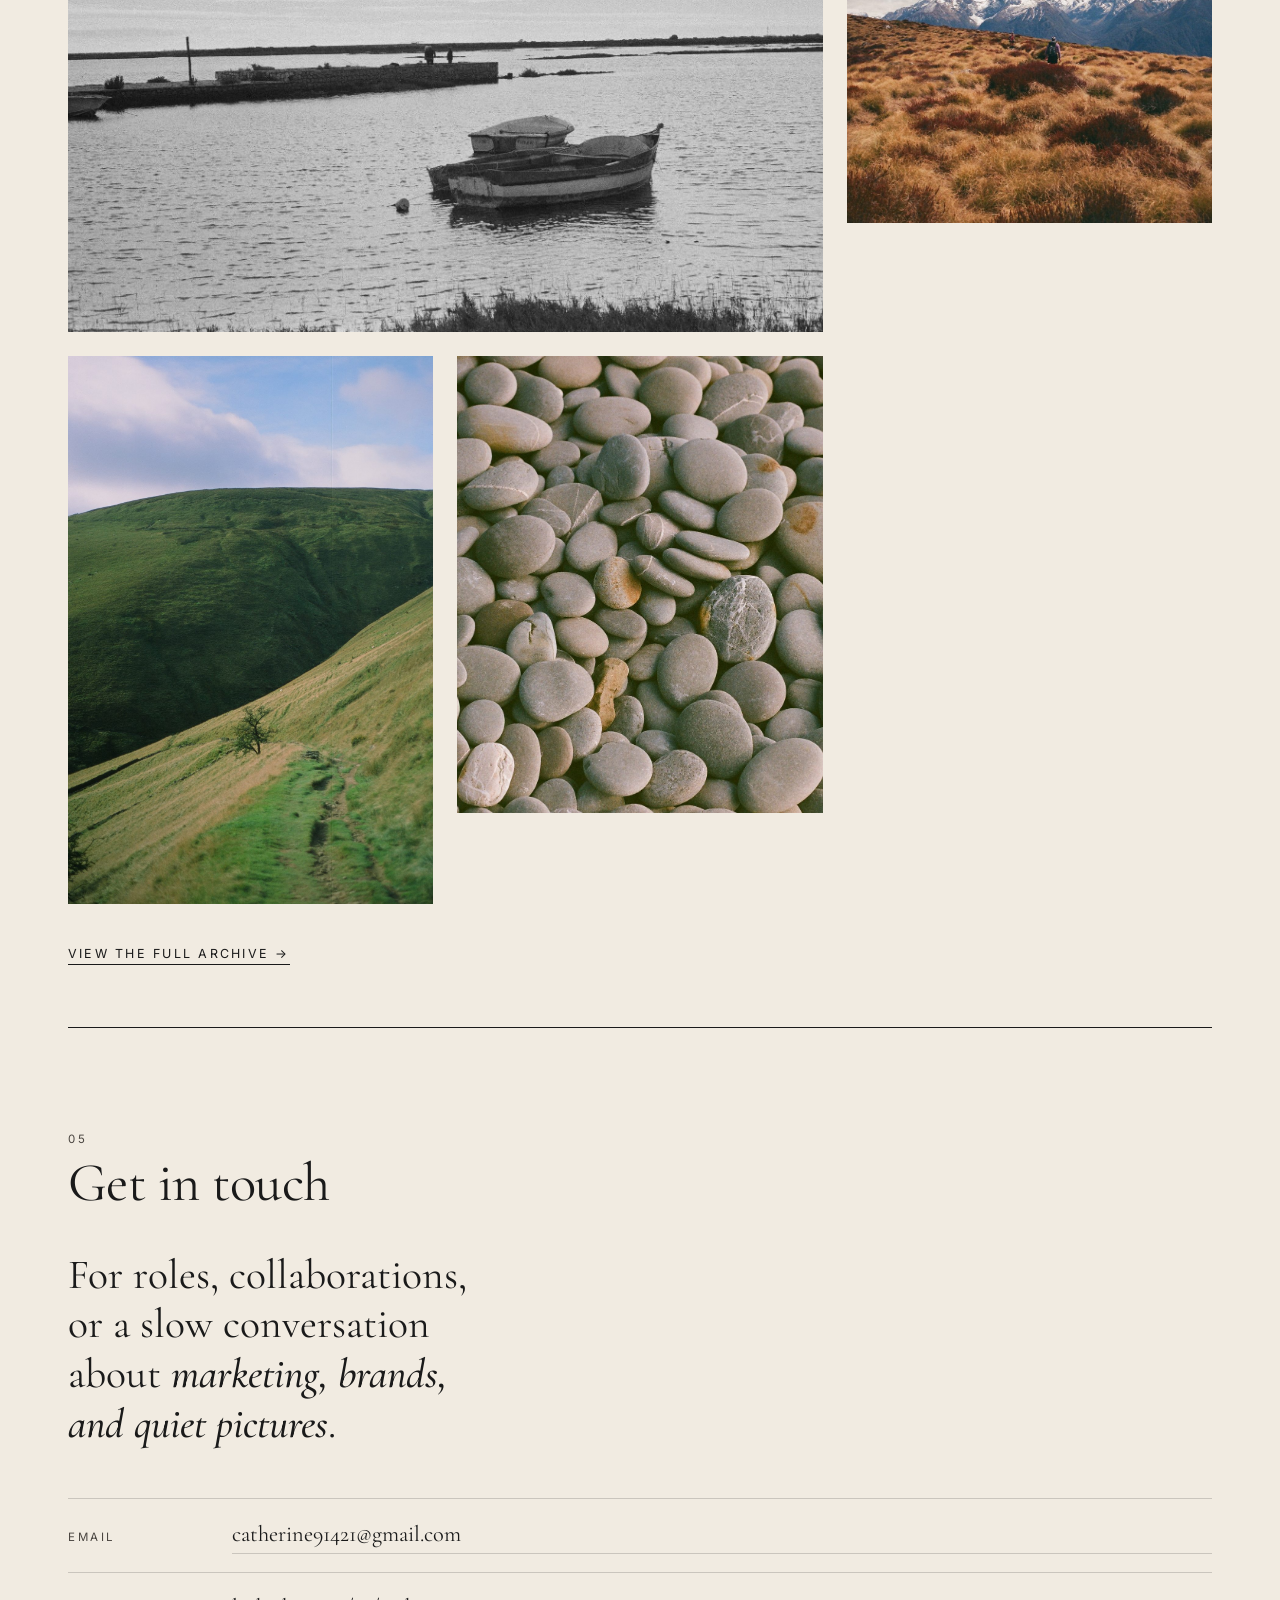
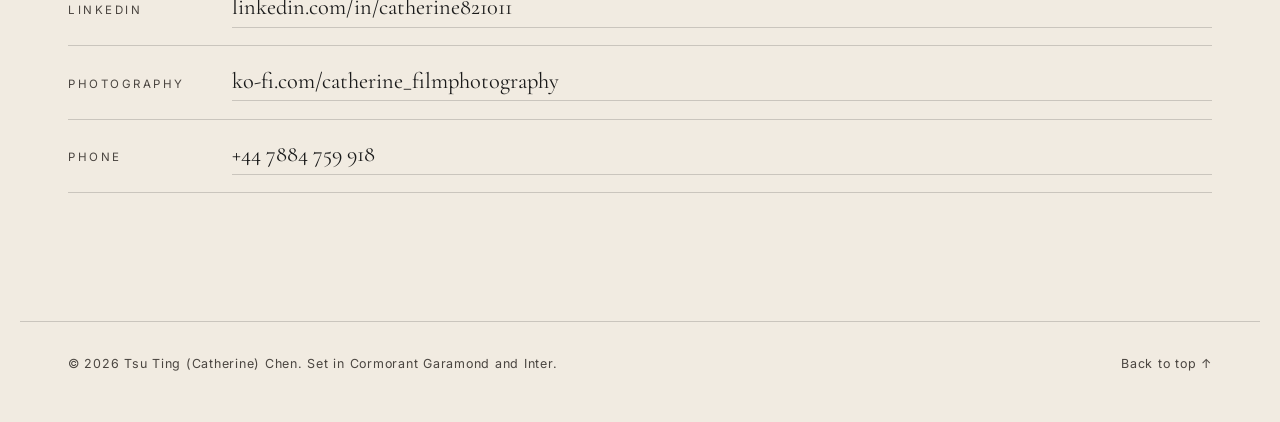
==== commit 8d94face: "Add files via upload" ====
--- a/index.html
+++ b/index.html
@@ -230,13 +230,15 @@
         We wanted to bring in more leads. So we built three extra pages, one for each
         audience. Each page walked visitors through a funnel and asked them to sign a
         short survey. Then we made a social media kit so people could share the issue
-        and help spread the word about bike theft.
+        and help spread the word about bike theft. The campaign drove 240% more
+        impressions, 68% more clicks, and a 7.11% engagement rate on LinkedIn that month.
       </p>
       <dl class="project-meta">
         <dt>Role</dt><dd>Strategy, copywriting, page design, social kit</dd>
         <dt>Output</dt><dd>3 pages &middot; newsletter &middot; sign-up form &middot; social media kit</dd>
         <dt>Tools</dt><dd>Wix Studio &middot; Canva &middot; MailerLite</dd>
-        <dt>Year</dt><dd>2025</dd>
+        <dt>Results</dt><dd>1,050 impressions (+240%) &middot; 42 clicks (+68%) &middot; 7.11% engagement rate (+55%) on LinkedIn, April 2026</dd>
+        <dt>Year</dt><dd>2026</dd>
         <dt>Links</dt>
         <dd>
           <a href="https://www.everybikesecure.com/openletter" target="_blank" rel="noopener">Open letter</a> &middot;
--- a/styles.css
+++ b/styles.css
@@ -114,18 +114,21 @@
   display: grid;
   grid-template-columns: 1fr;
   gap: 2.5rem;
-  align-items: end;
 }
 @media (min-width: 900px) {
   .hero {
     grid-template-columns: 1.4fr 1fr;
-    gap: 4rem;
+    column-gap: 4rem;
+    row-gap: 3rem;
+    align-items: end;
   }
-}
-.hero-text {
-  display: grid;
-  gap: 2rem;
-  align-content: end;
+  .hero-title-block { grid-column: 1; grid-row: 1; align-self: end; }
+  .hero-portrait    { grid-column: 2; grid-row: 1; align-self: end; }
+  .hero-foot        { grid-column: 1 / -1; grid-row: 2; }
+}
+.hero-title-block {
+  display: grid;
+  gap: 1.2rem;
 }
 .hero-portrait {
   margin: 0;
@@ -140,9 +143,9 @@
 .display {
   font-family: var(--serif);
   font-weight: 400;
-  font-size: clamp(2.6rem, 8.5vw, 7rem);
-  line-height: 0.98;
-  letter-spacing: -0.02em;
+  font-size: clamp(2.1rem, 6vw, 5rem);
+  line-height: 1.05;
+  letter-spacing: -0.015em;
   margin: 0;
 }
 .display em { font-style: italic; font-weight: 500; }
@@ -258,7 +261,39 @@
   color: var(--ink-soft);
   margin: 0 0 0.9rem;
 }
-.cv-what p { margin: 0; max-width: 65ch; line-height: 1.6; }
+.cv-what p { margin: 0 0 0.8rem; max-width: 65ch; line-height: 1.6; }
+.cv-what p:last-child { margin-bottom: 0; }
+
+/* CV link list with icons */
+.cv-links {
+  list-style: none;
+  margin: 1rem 0 0;
+  padding: 0;
+  display: flex;
+  flex-wrap: wrap;
+  gap: 0.5rem 1.2rem;
+  font-family: var(--sans);
+  font-size: 0.78rem;
+}
+.cv-links a {
+  display: inline-flex;
+  align-items: center;
+  gap: 0.45rem;
+  text-decoration: none;
+  color: var(--ink-soft);
+  border-bottom: 1px solid var(--hair);
+  padding-bottom: 0.18rem;
+  transition: color 0.2s ease, border-color 0.2s ease;
+}
+.cv-links a:hover {
+  color: var(--ink);
+  border-bottom-color: var(--ink);
+}
+.cv-links .ic {
+  width: 14px;
+  height: 14px;
+  flex-shrink: 0;
+}
 
 /* ---------- Projects ---------- */
 .project-feature {
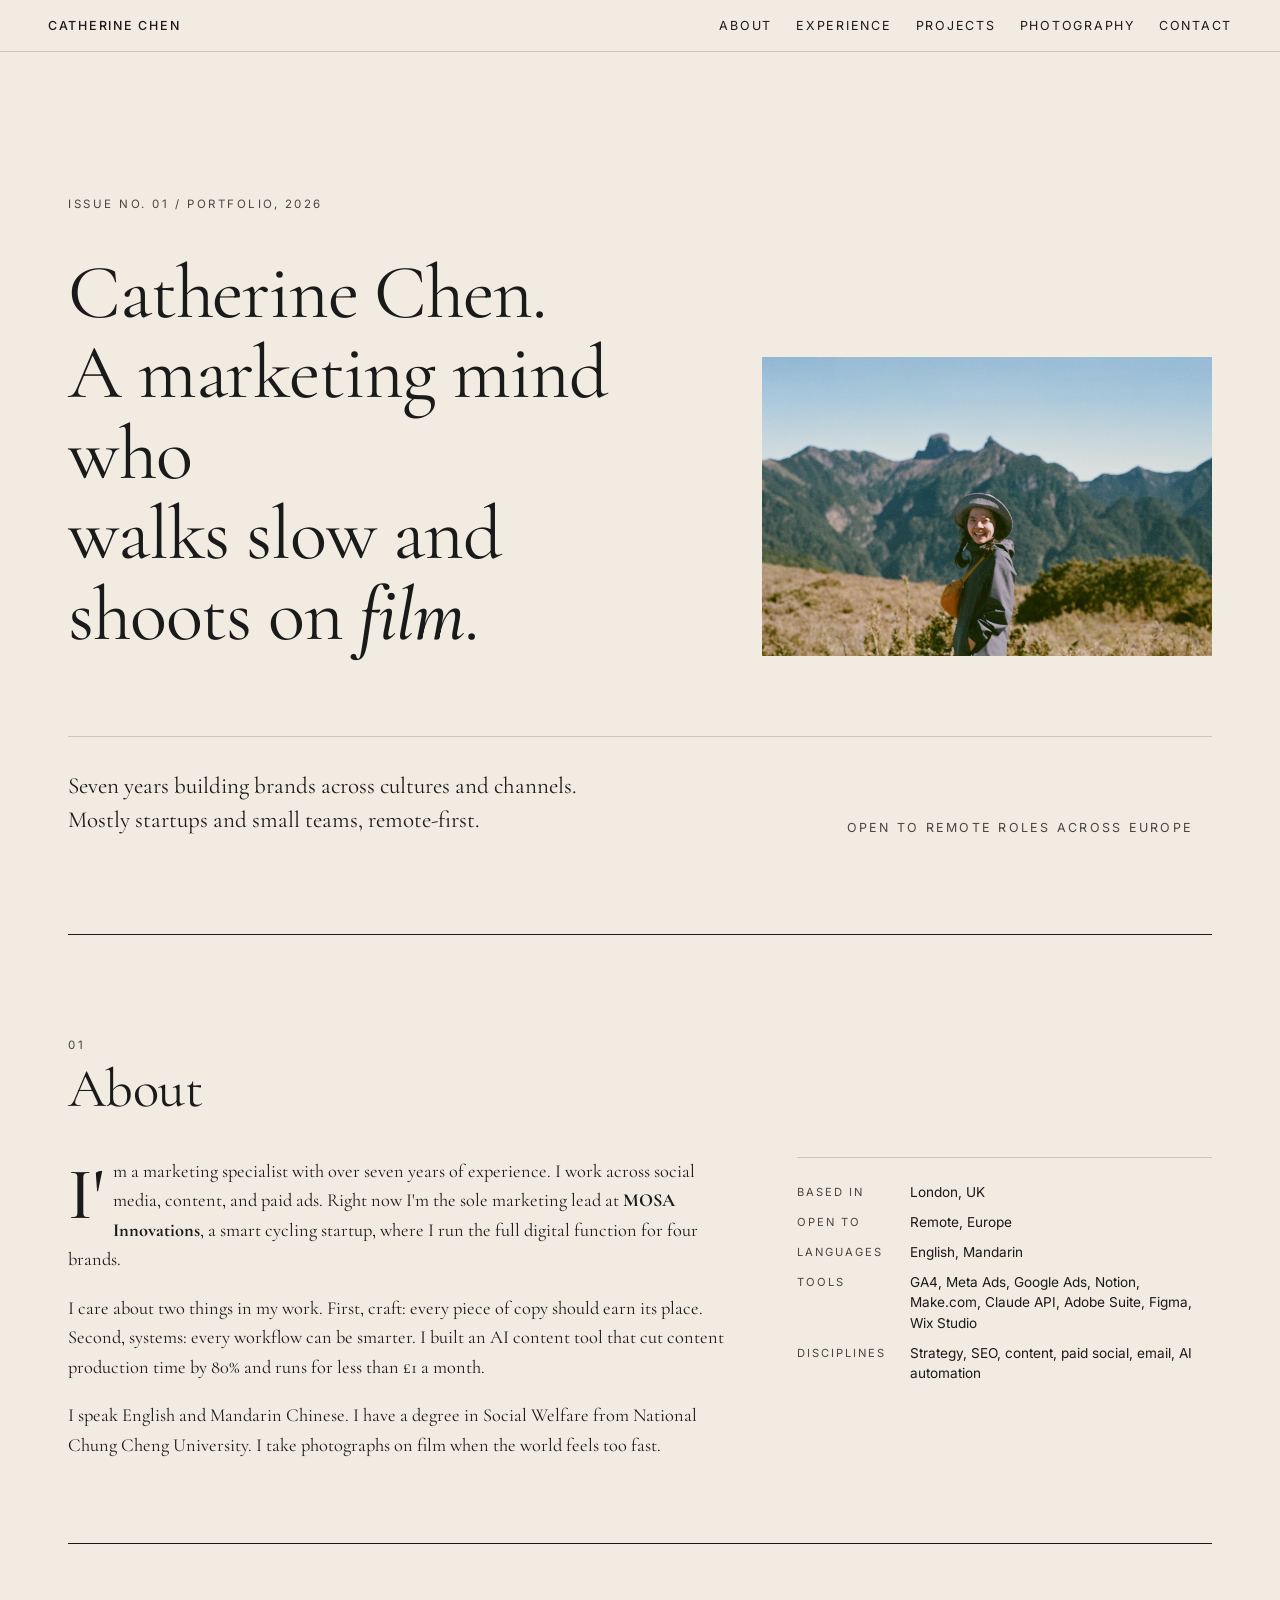
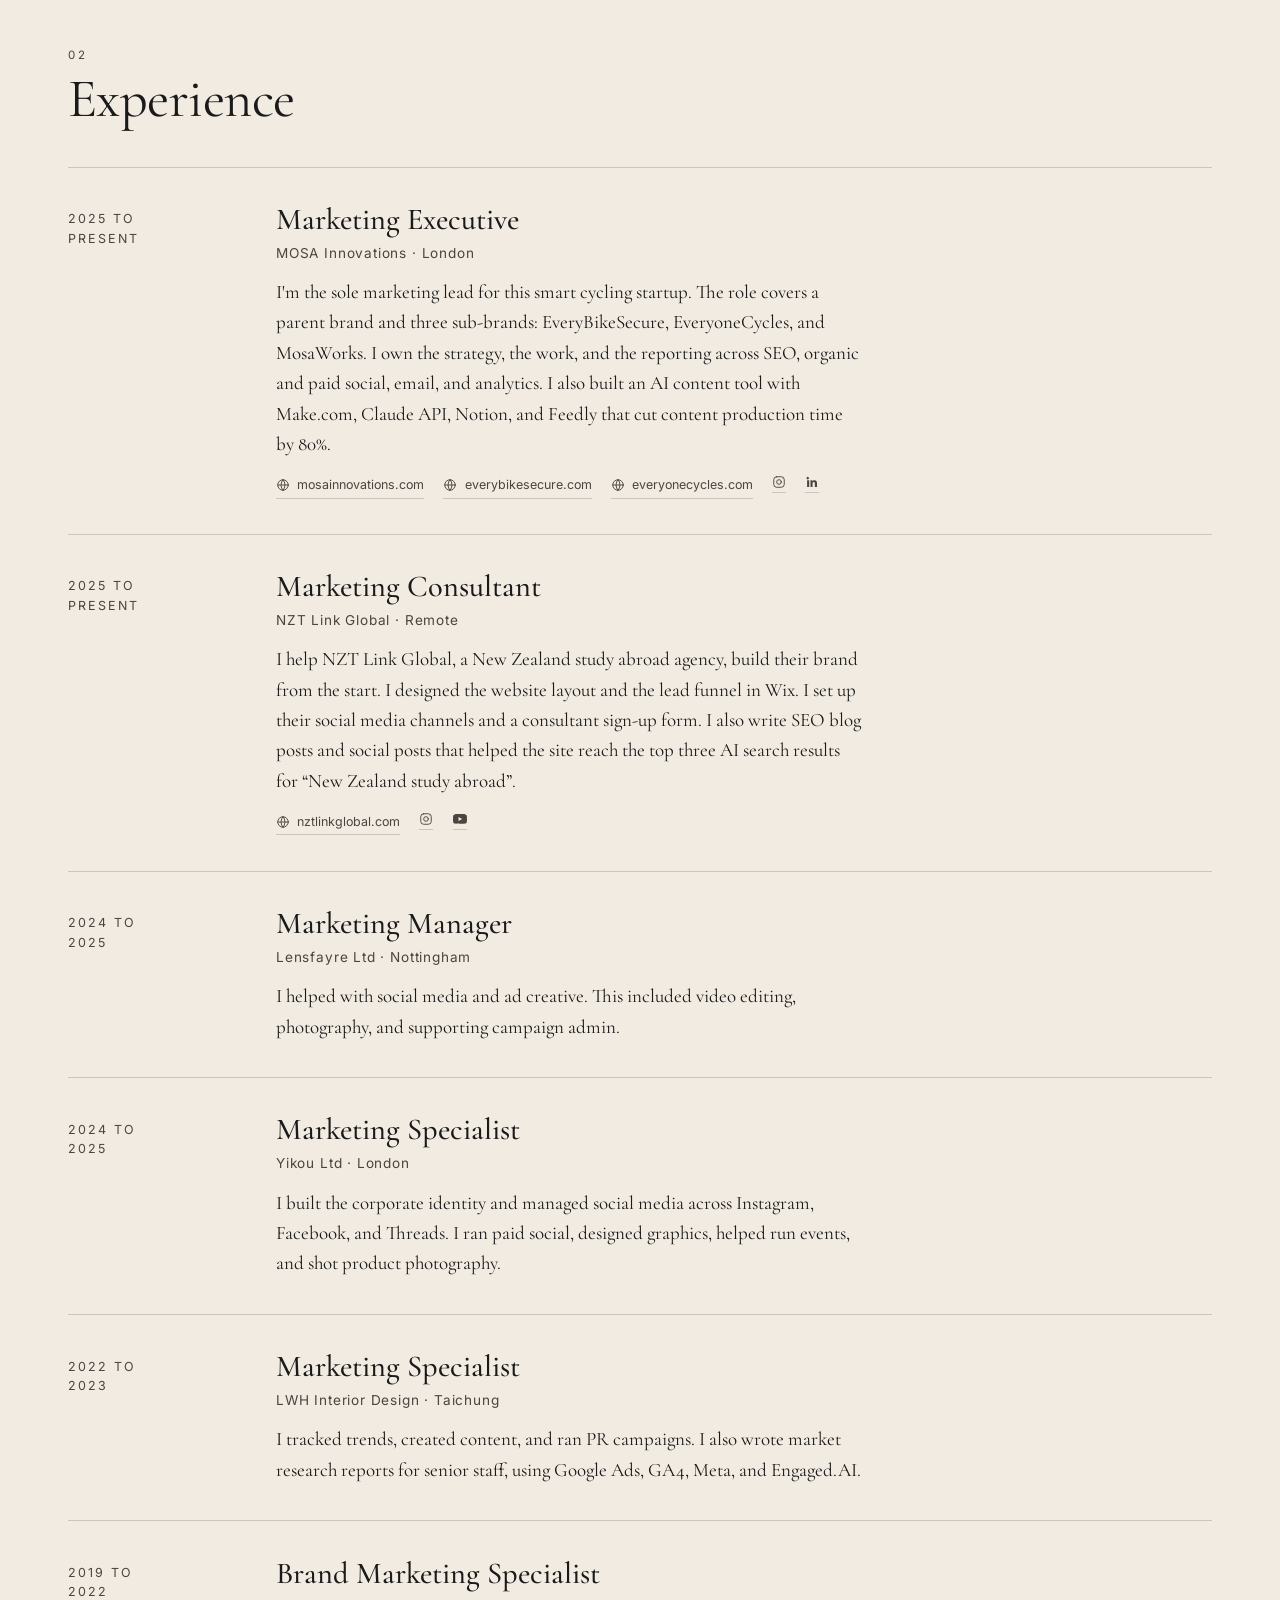
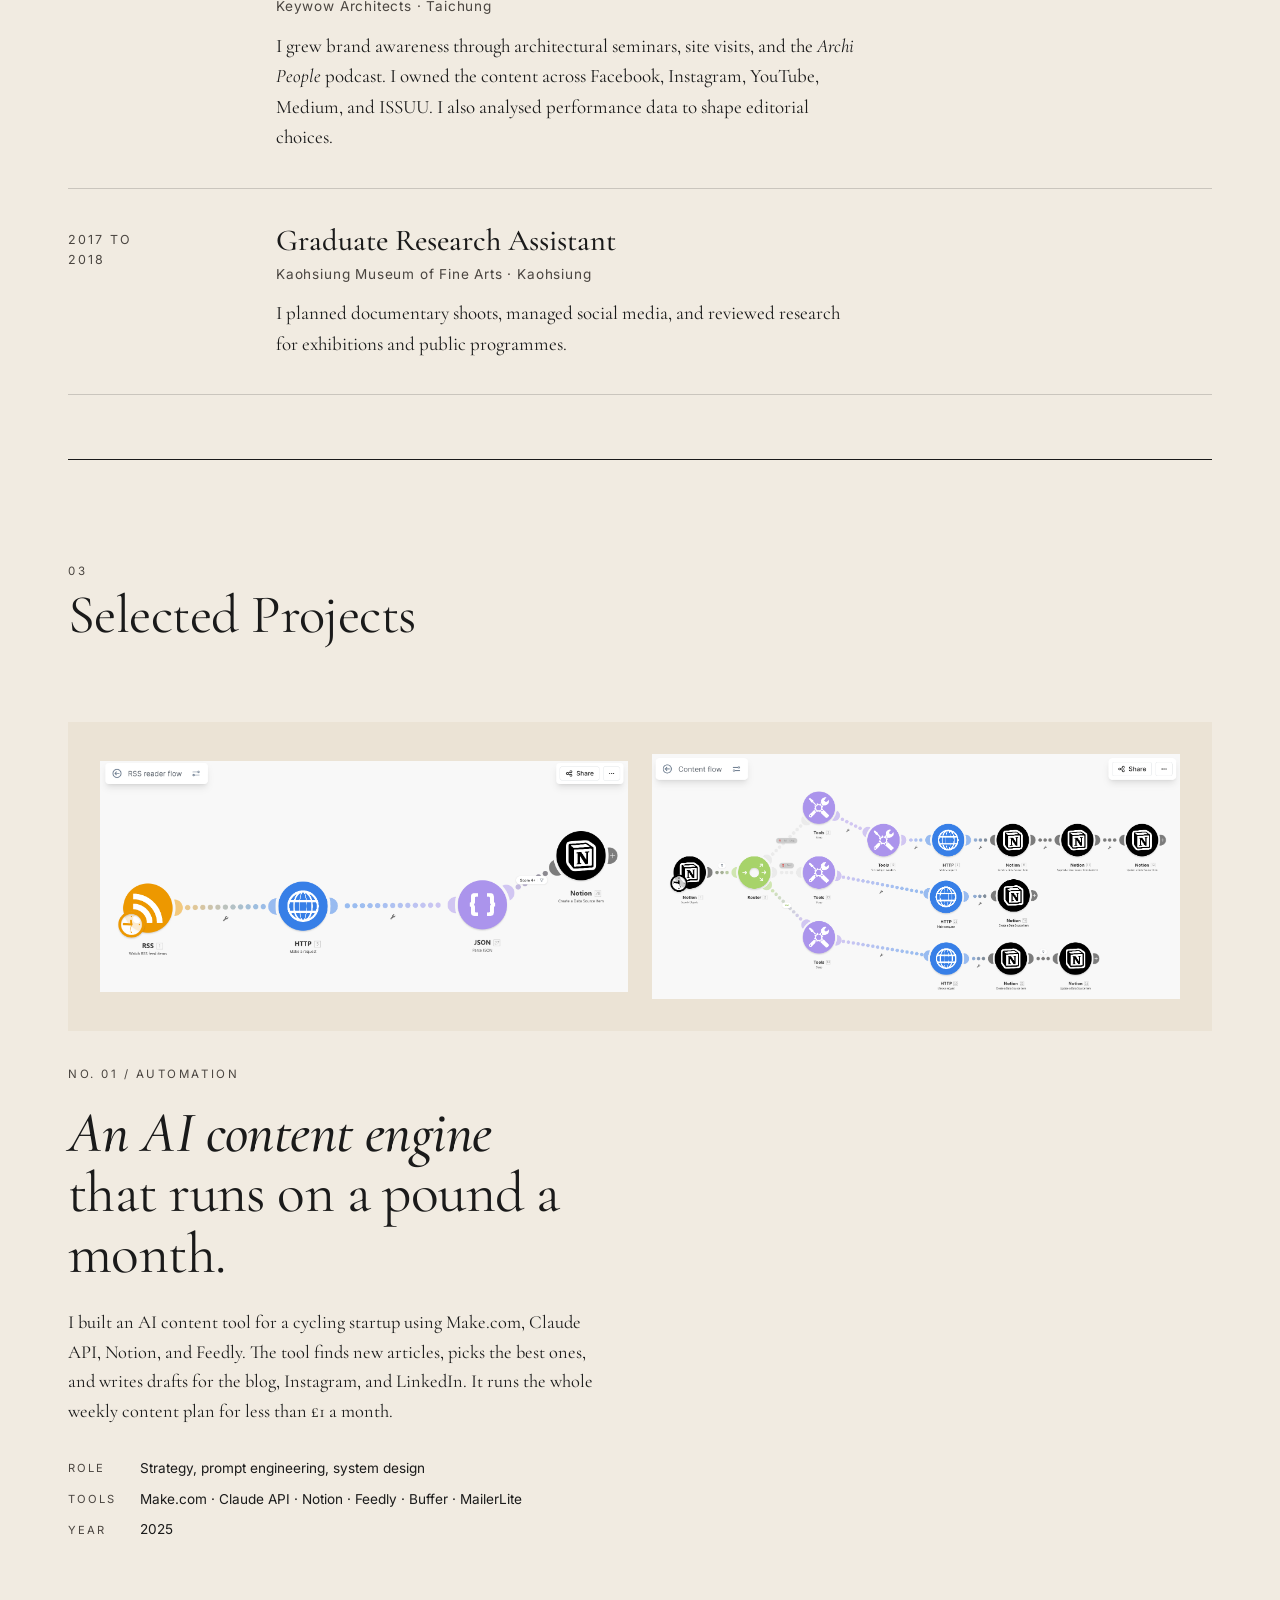
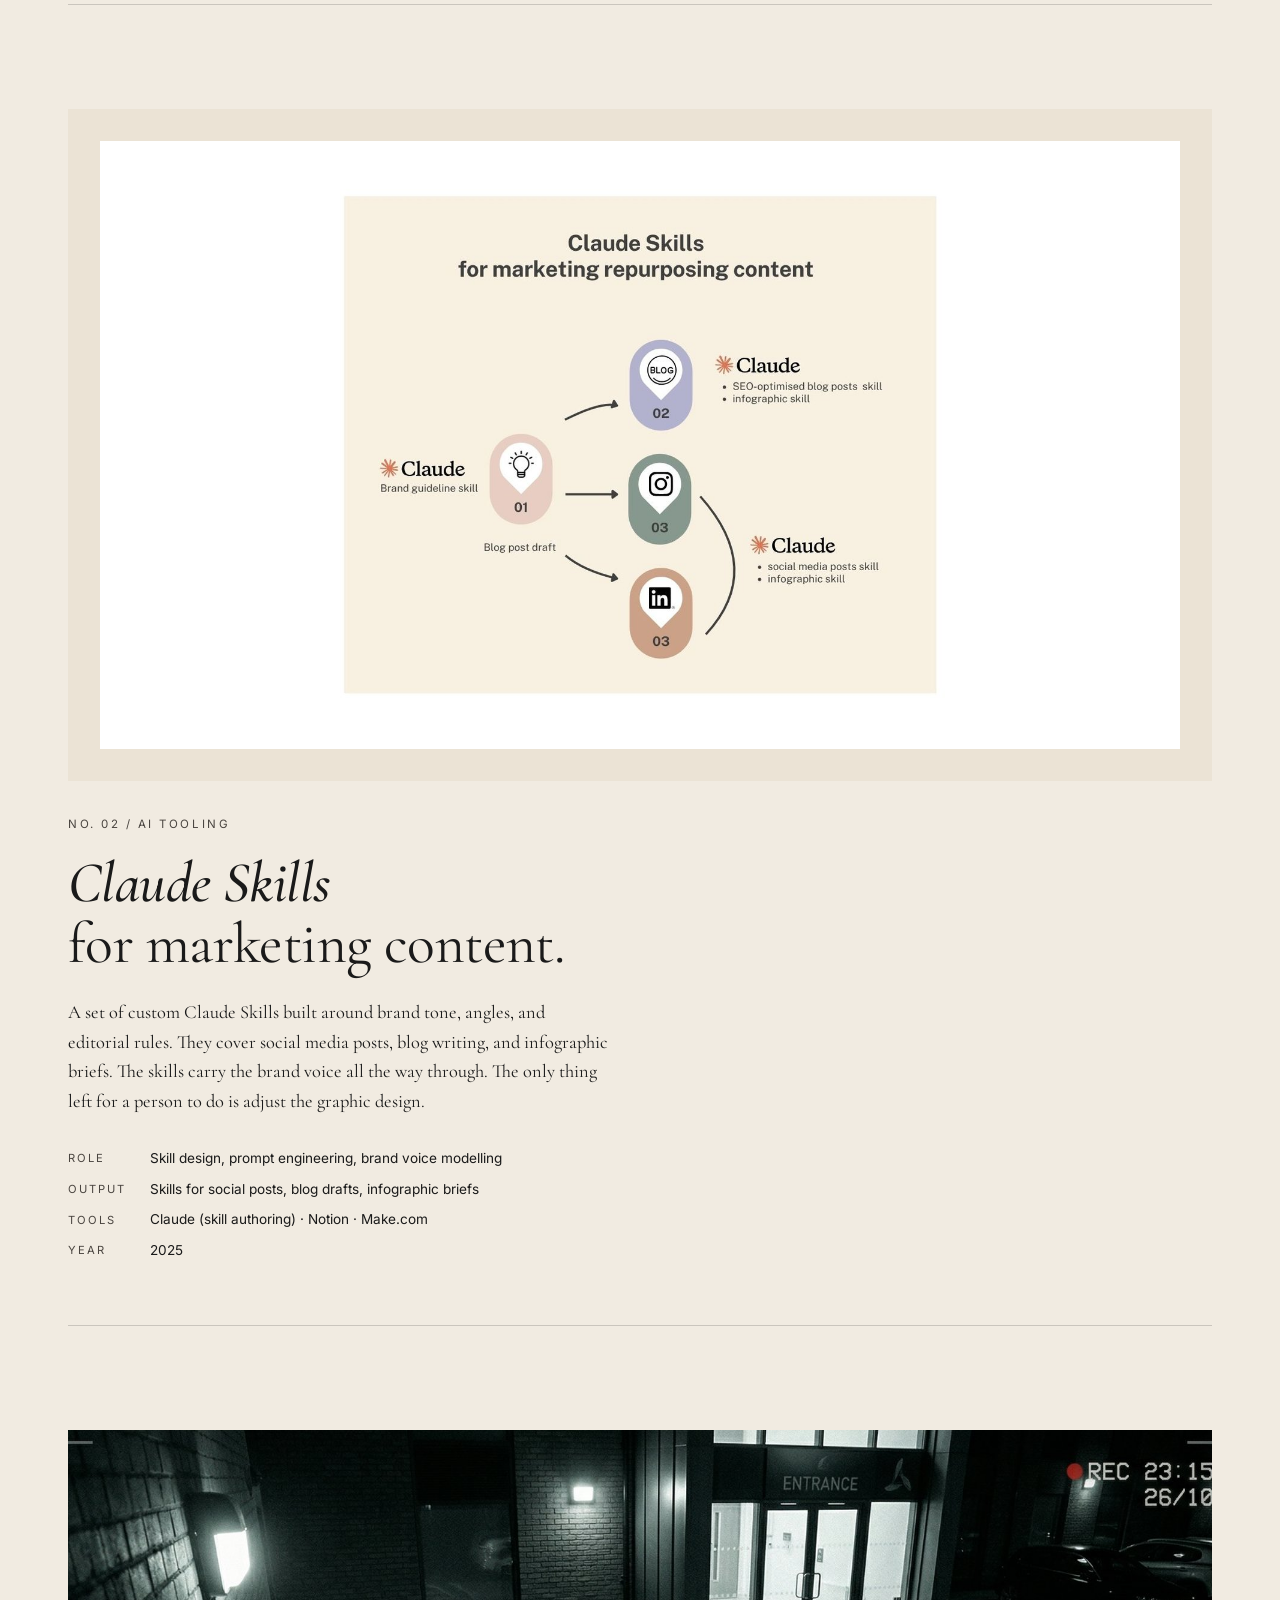
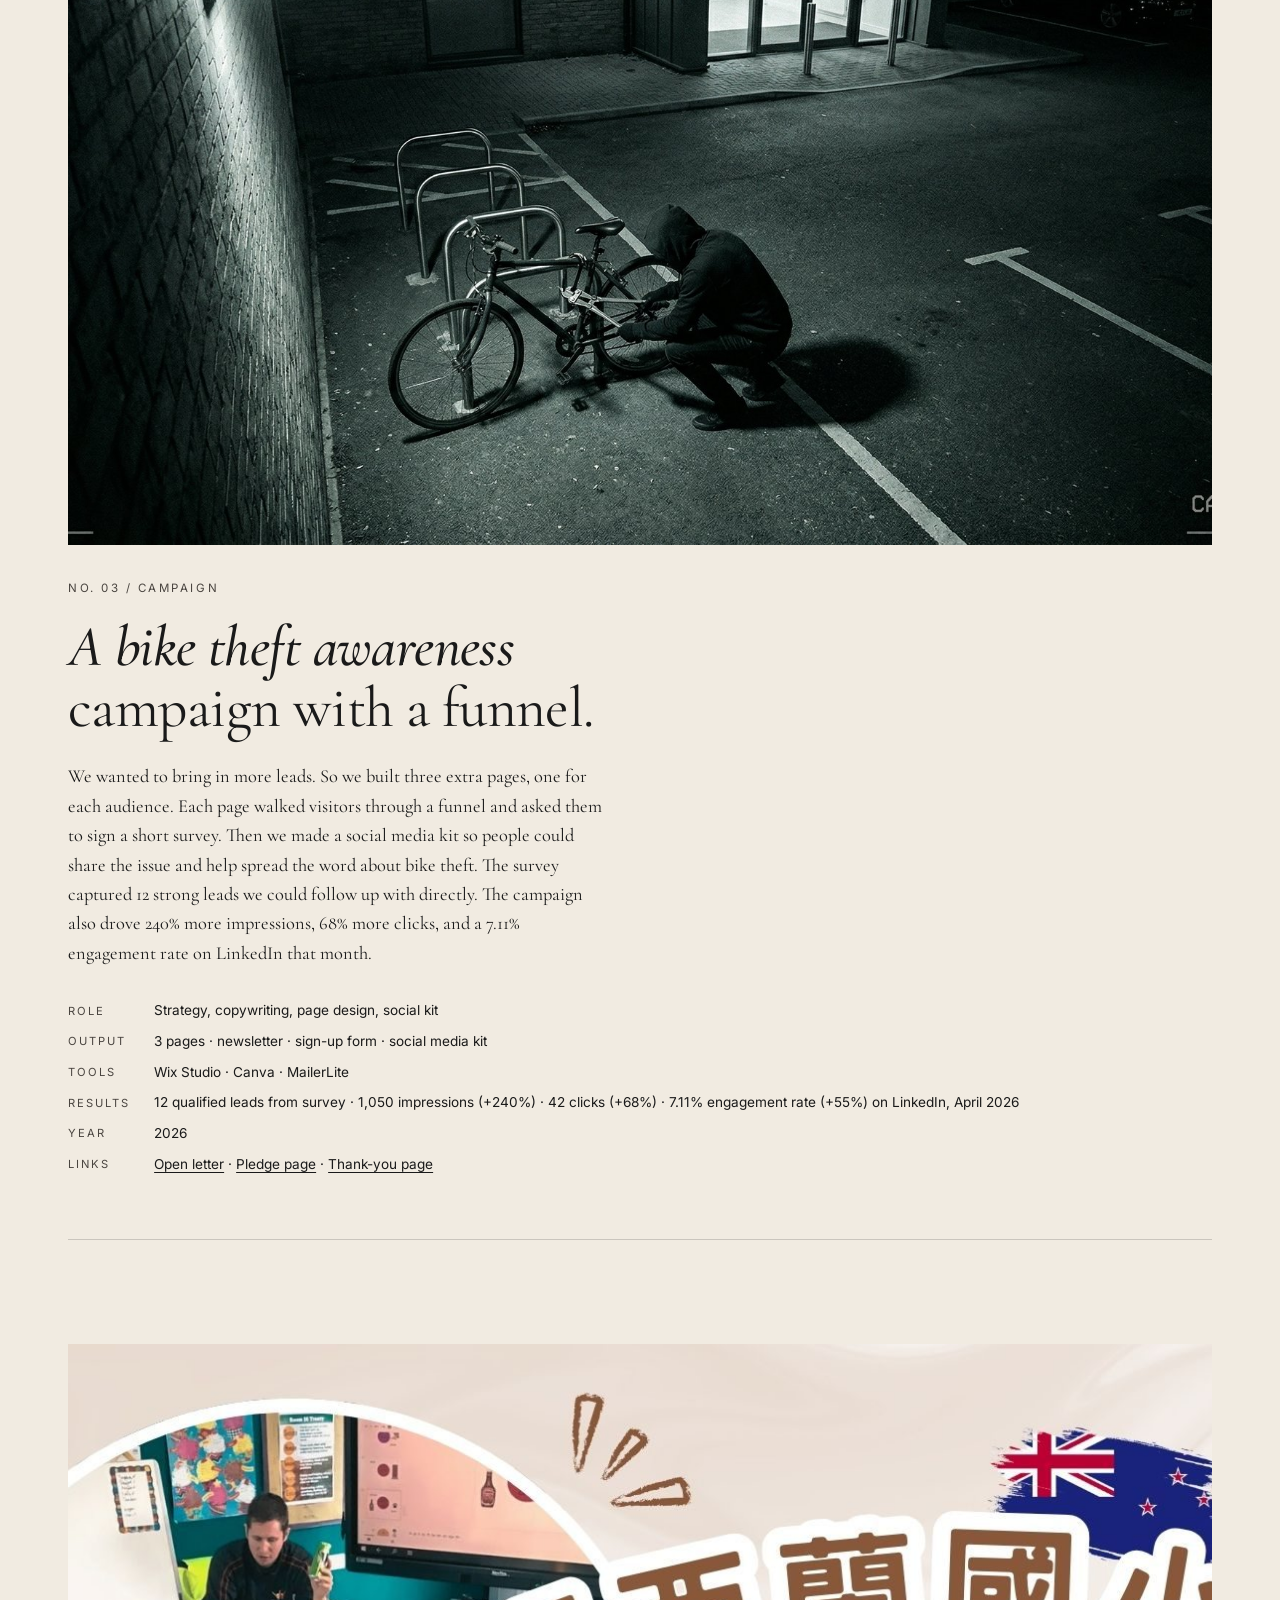
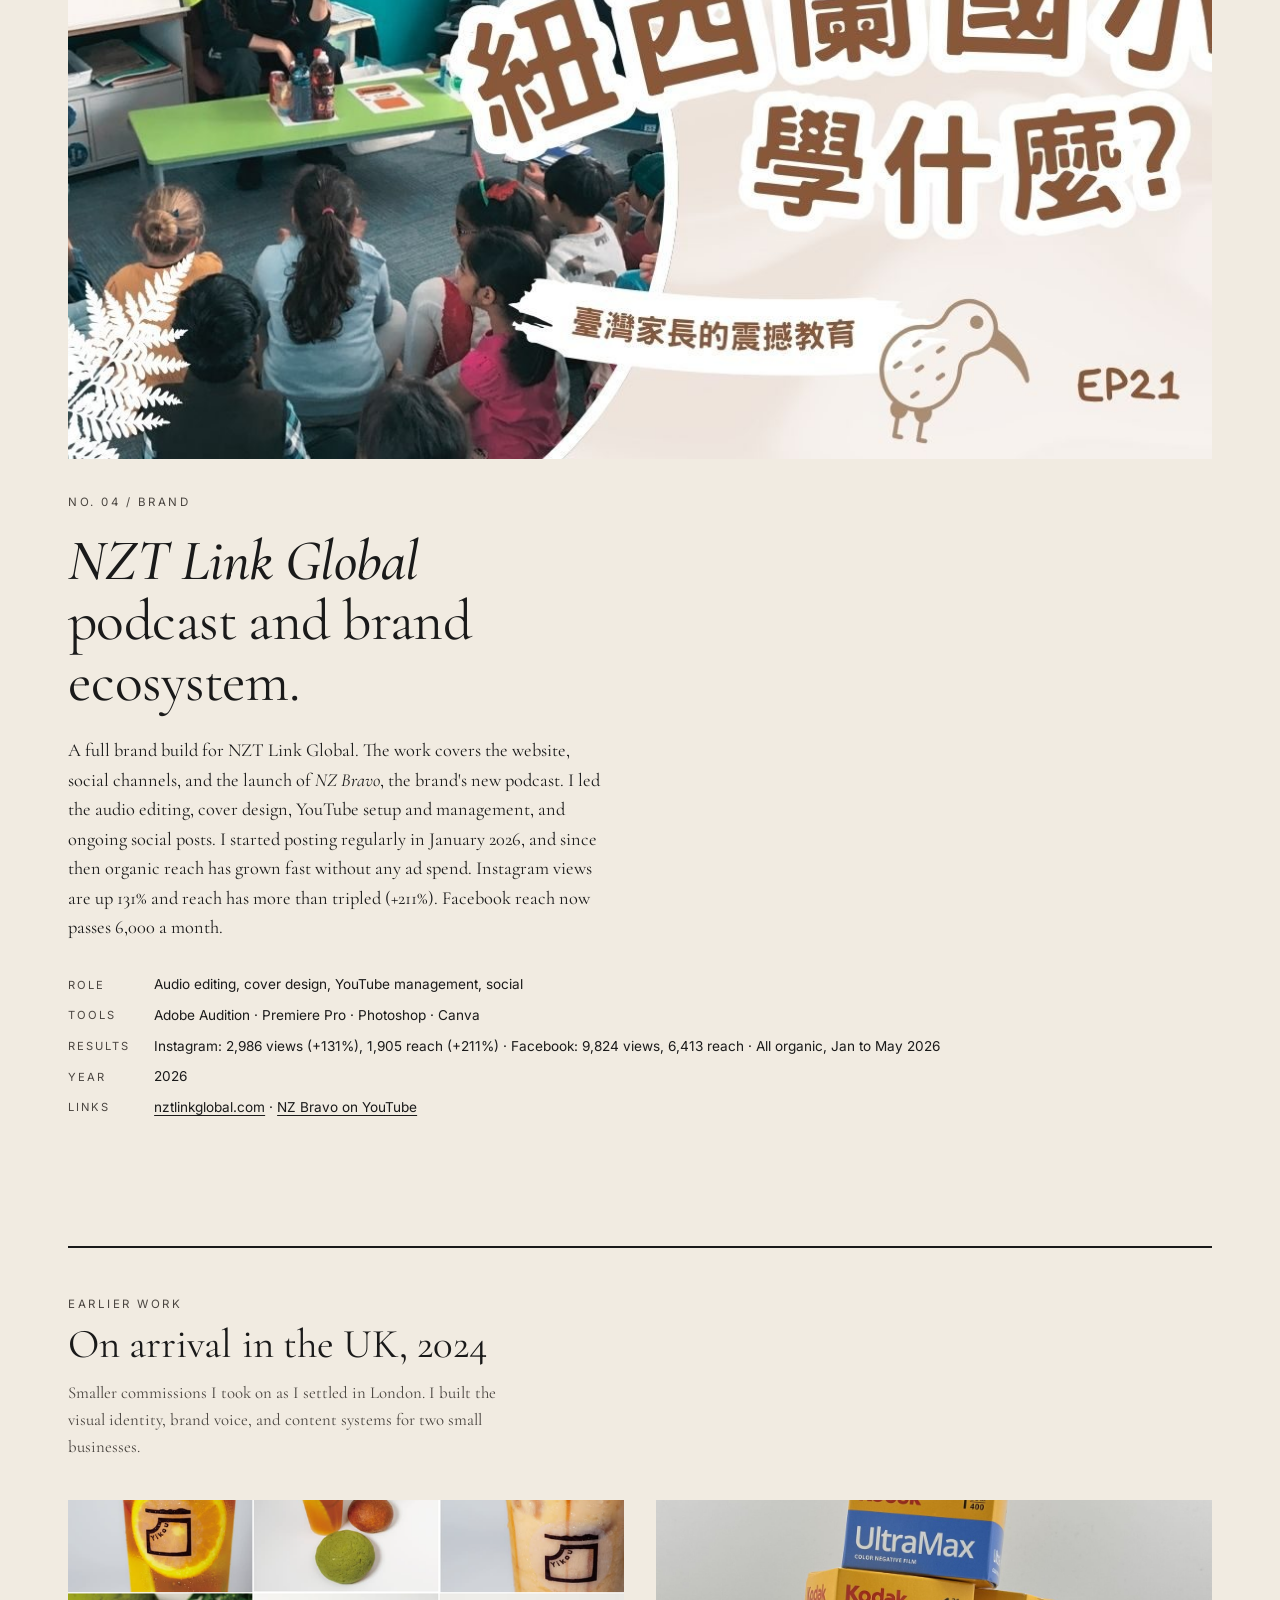
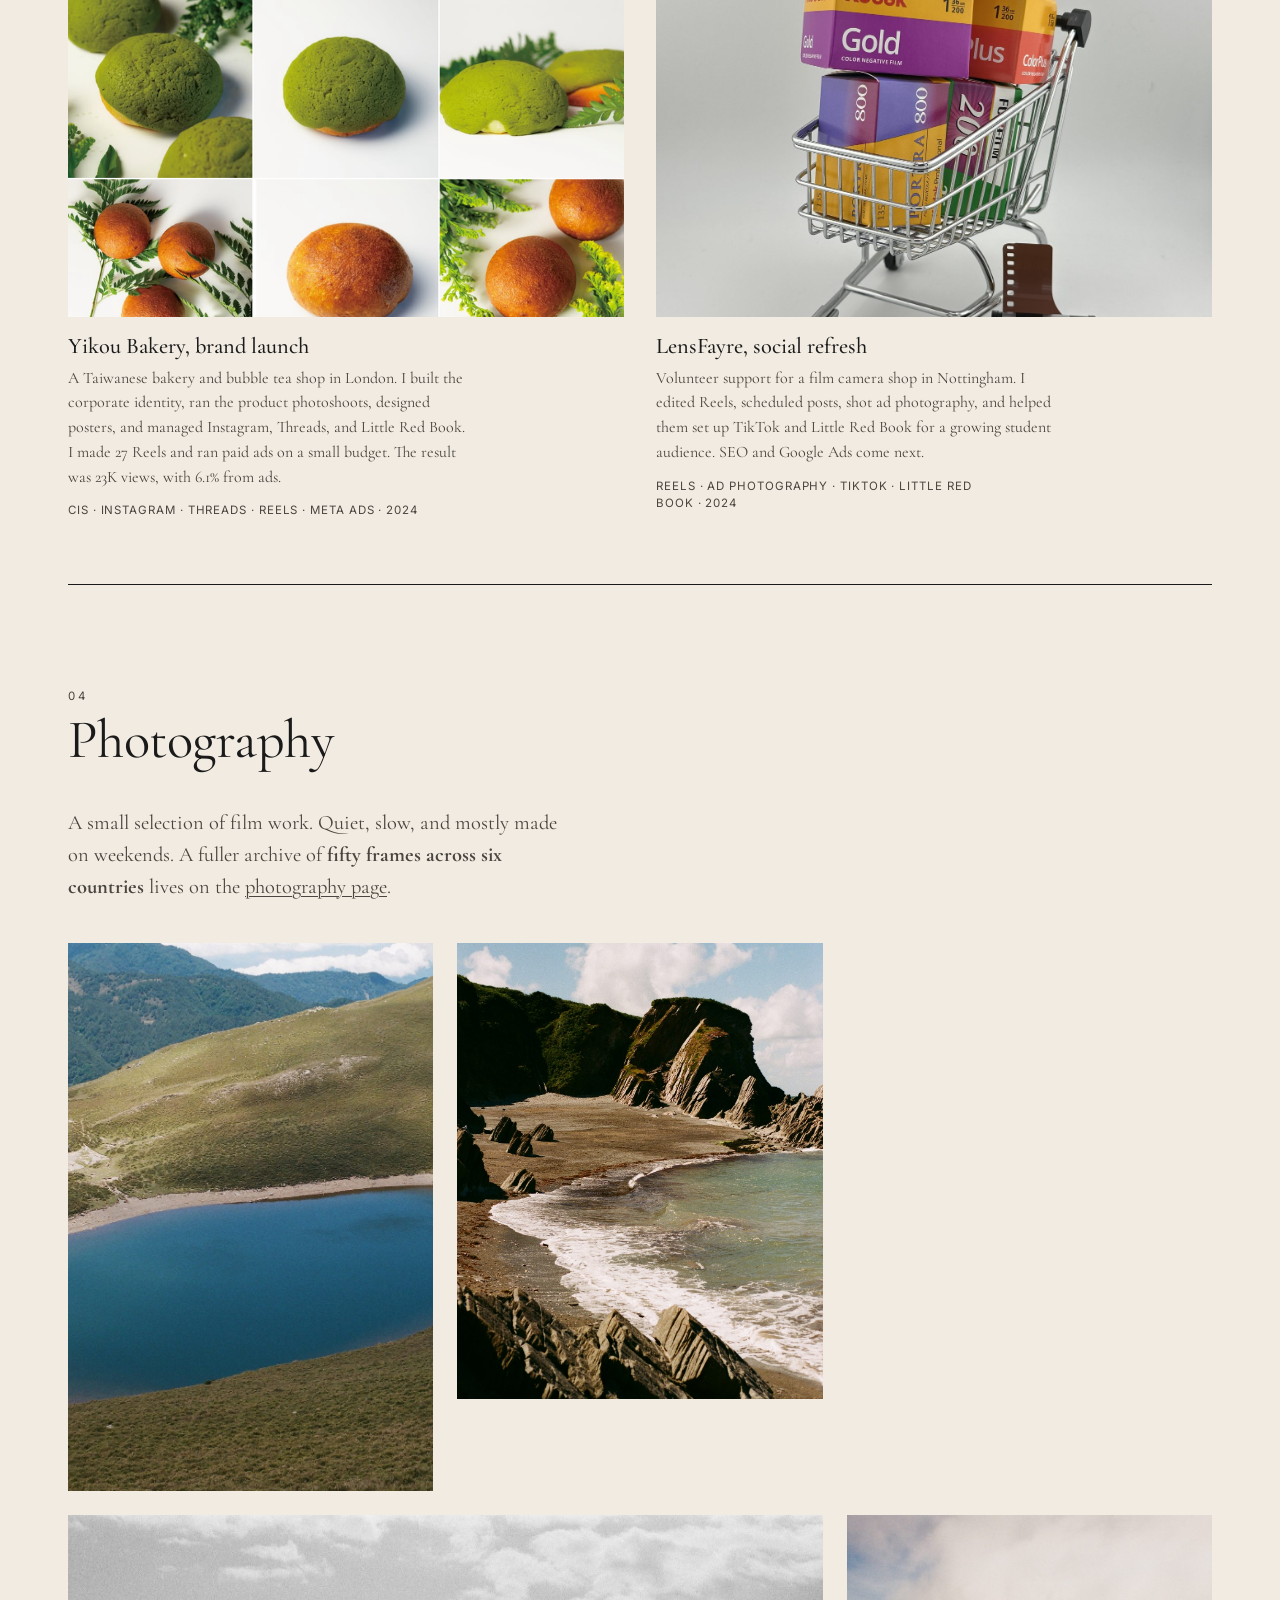
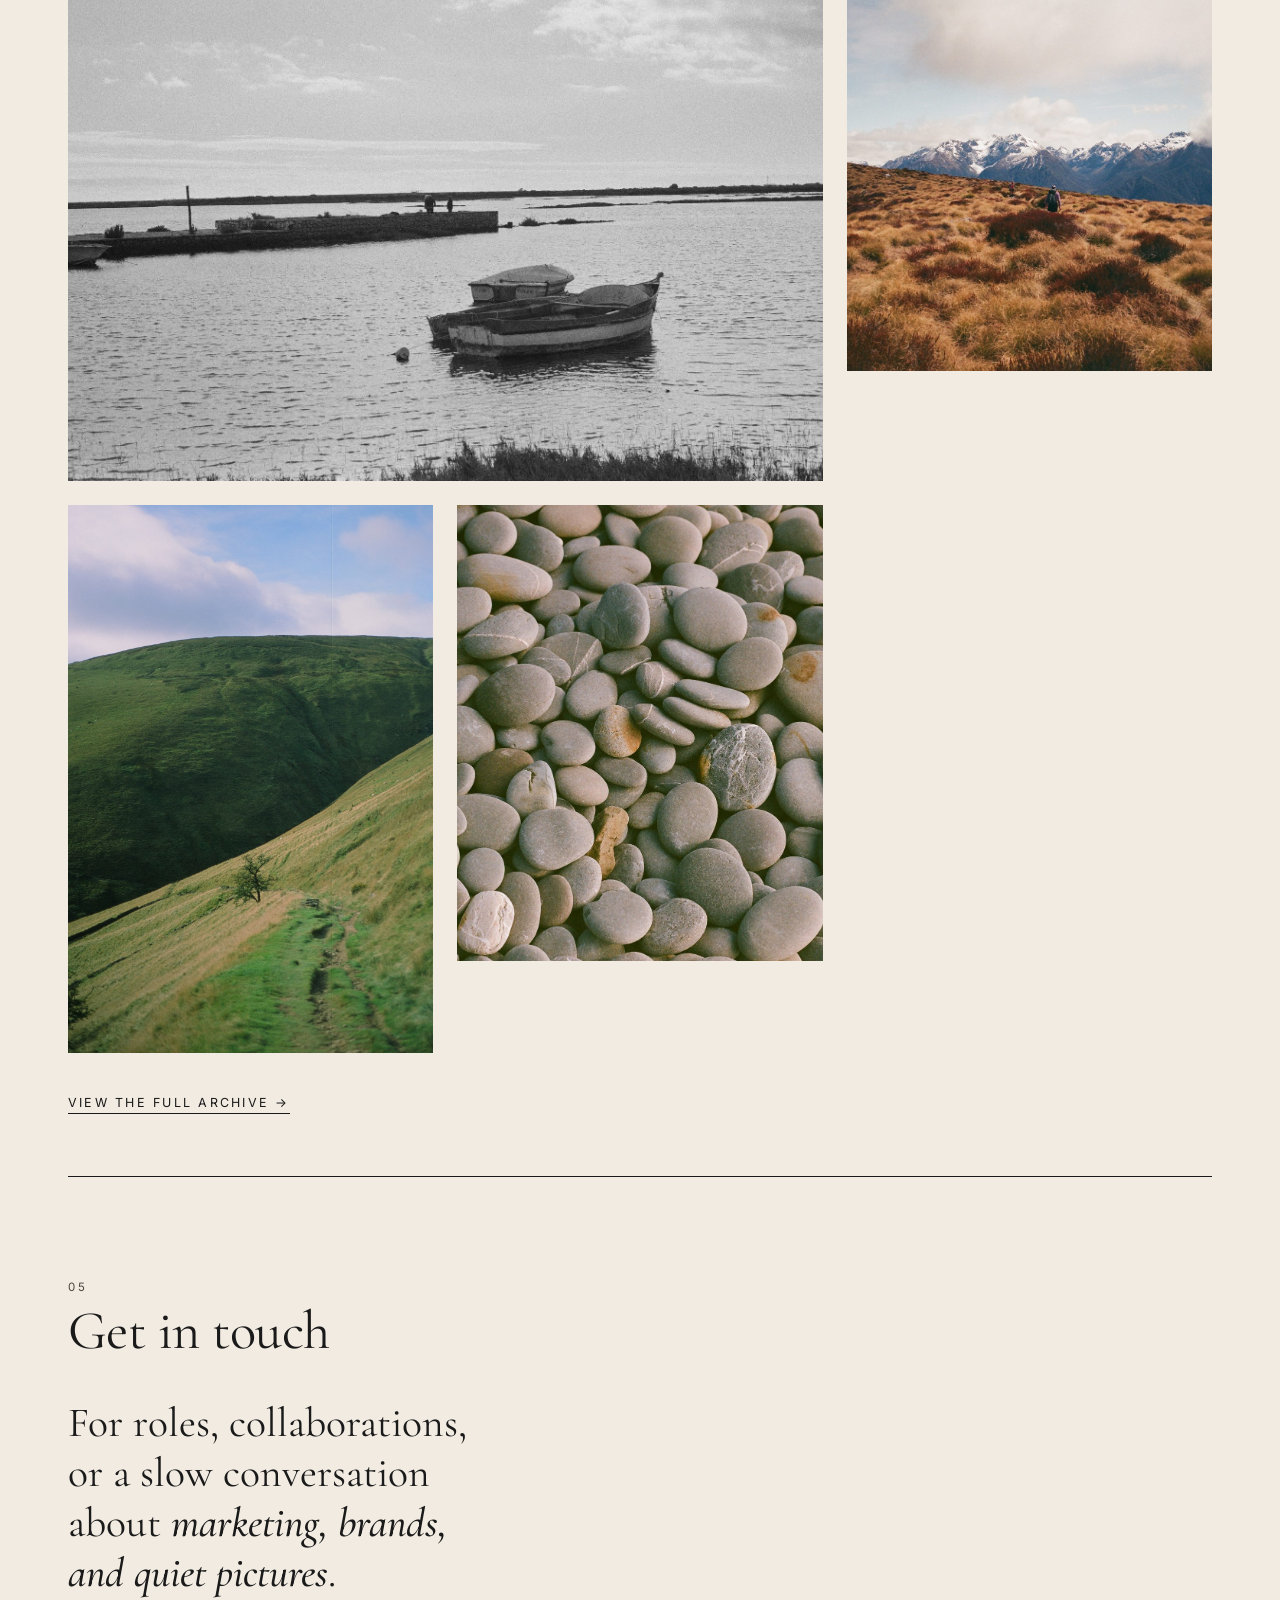
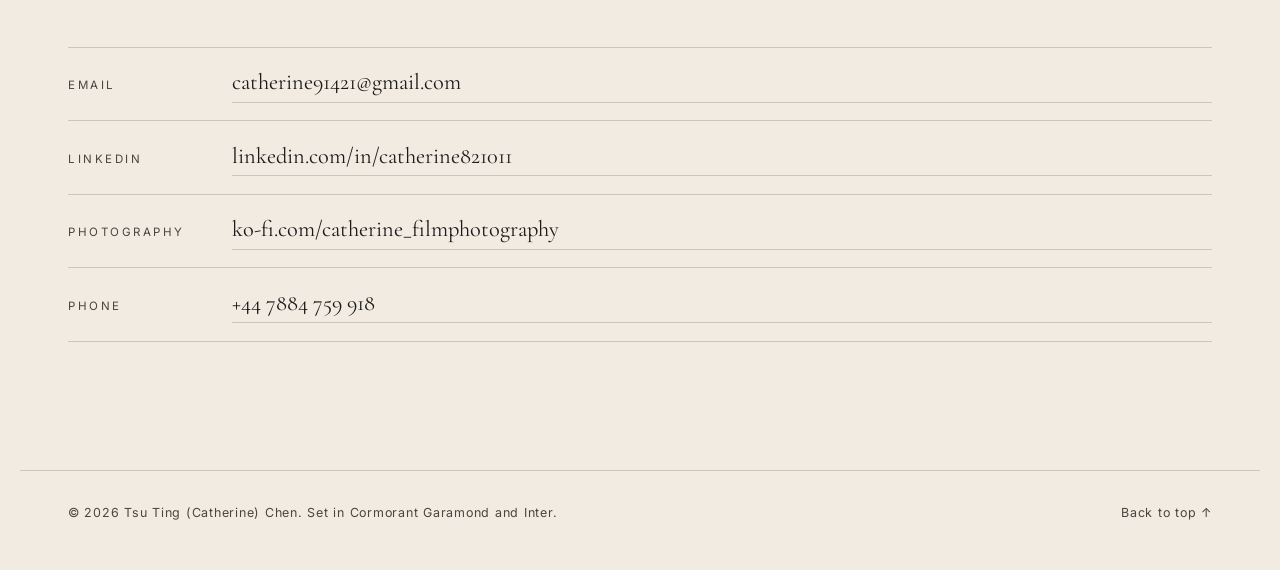
==== commit 471773f9: "Add files via upload" ====
--- a/index.html
+++ b/index.html
@@ -230,14 +230,15 @@
         We wanted to bring in more leads. So we built three extra pages, one for each
         audience. Each page walked visitors through a funnel and asked them to sign a
         short survey. Then we made a social media kit so people could share the issue
-        and help spread the word about bike theft. The campaign drove 240% more
-        impressions, 68% more clicks, and a 7.11% engagement rate on LinkedIn that month.
+        and help spread the word about bike theft. The survey captured 12 strong leads
+        we could follow up with directly. The campaign also drove 240% more impressions,
+        68% more clicks, and a 7.11% engagement rate on LinkedIn that month.
       </p>
       <dl class="project-meta">
         <dt>Role</dt><dd>Strategy, copywriting, page design, social kit</dd>
         <dt>Output</dt><dd>3 pages &middot; newsletter &middot; sign-up form &middot; social media kit</dd>
         <dt>Tools</dt><dd>Wix Studio &middot; Canva &middot; MailerLite</dd>
-        <dt>Results</dt><dd>1,050 impressions (+240%) &middot; 42 clicks (+68%) &middot; 7.11% engagement rate (+55%) on LinkedIn, April 2026</dd>
+        <dt>Results</dt><dd>12 qualified leads from survey &middot; 1,050 impressions (+240%) &middot; 42 clicks (+68%) &middot; 7.11% engagement rate (+55%) on LinkedIn, April 2026</dd>
         <dt>Year</dt><dd>2026</dd>
         <dt>Links</dt>
         <dd>
@@ -259,12 +260,16 @@
         A full brand build for NZT Link Global. The work covers the website, social
         channels, and the launch of <em>NZ Bravo</em>, the brand's new podcast.
         I led the audio editing, cover design, YouTube setup and management, and
-        ongoing social posts.
+        ongoing social posts. I started posting regularly in January 2026, and since
+        then organic reach has grown fast without any ad spend. Instagram views are
+        up 131% and reach has more than tripled (+211%). Facebook reach now passes
+        6,000 a month.
       </p>
       <dl class="project-meta">
         <dt>Role</dt><dd>Audio editing, cover design, YouTube management, social</dd>
         <dt>Tools</dt><dd>Adobe Audition &middot; Premiere Pro &middot; Photoshop &middot; Canva</dd>
-        <dt>Year</dt><dd>2025</dd>
+        <dt>Results</dt><dd>Instagram: 2,986 views (+131%), 1,905 reach (+211%) &middot; Facebook: 9,824 views, 6,413 reach &middot; All organic, Jan to May 2026</dd>
+        <dt>Year</dt><dd>2026</dd>
         <dt>Links</dt>
         <dd>
           <a href="https://www.nztlinkglobal.com/" target="_blank" rel="noopener">nztlinkglobal.com</a> &middot;
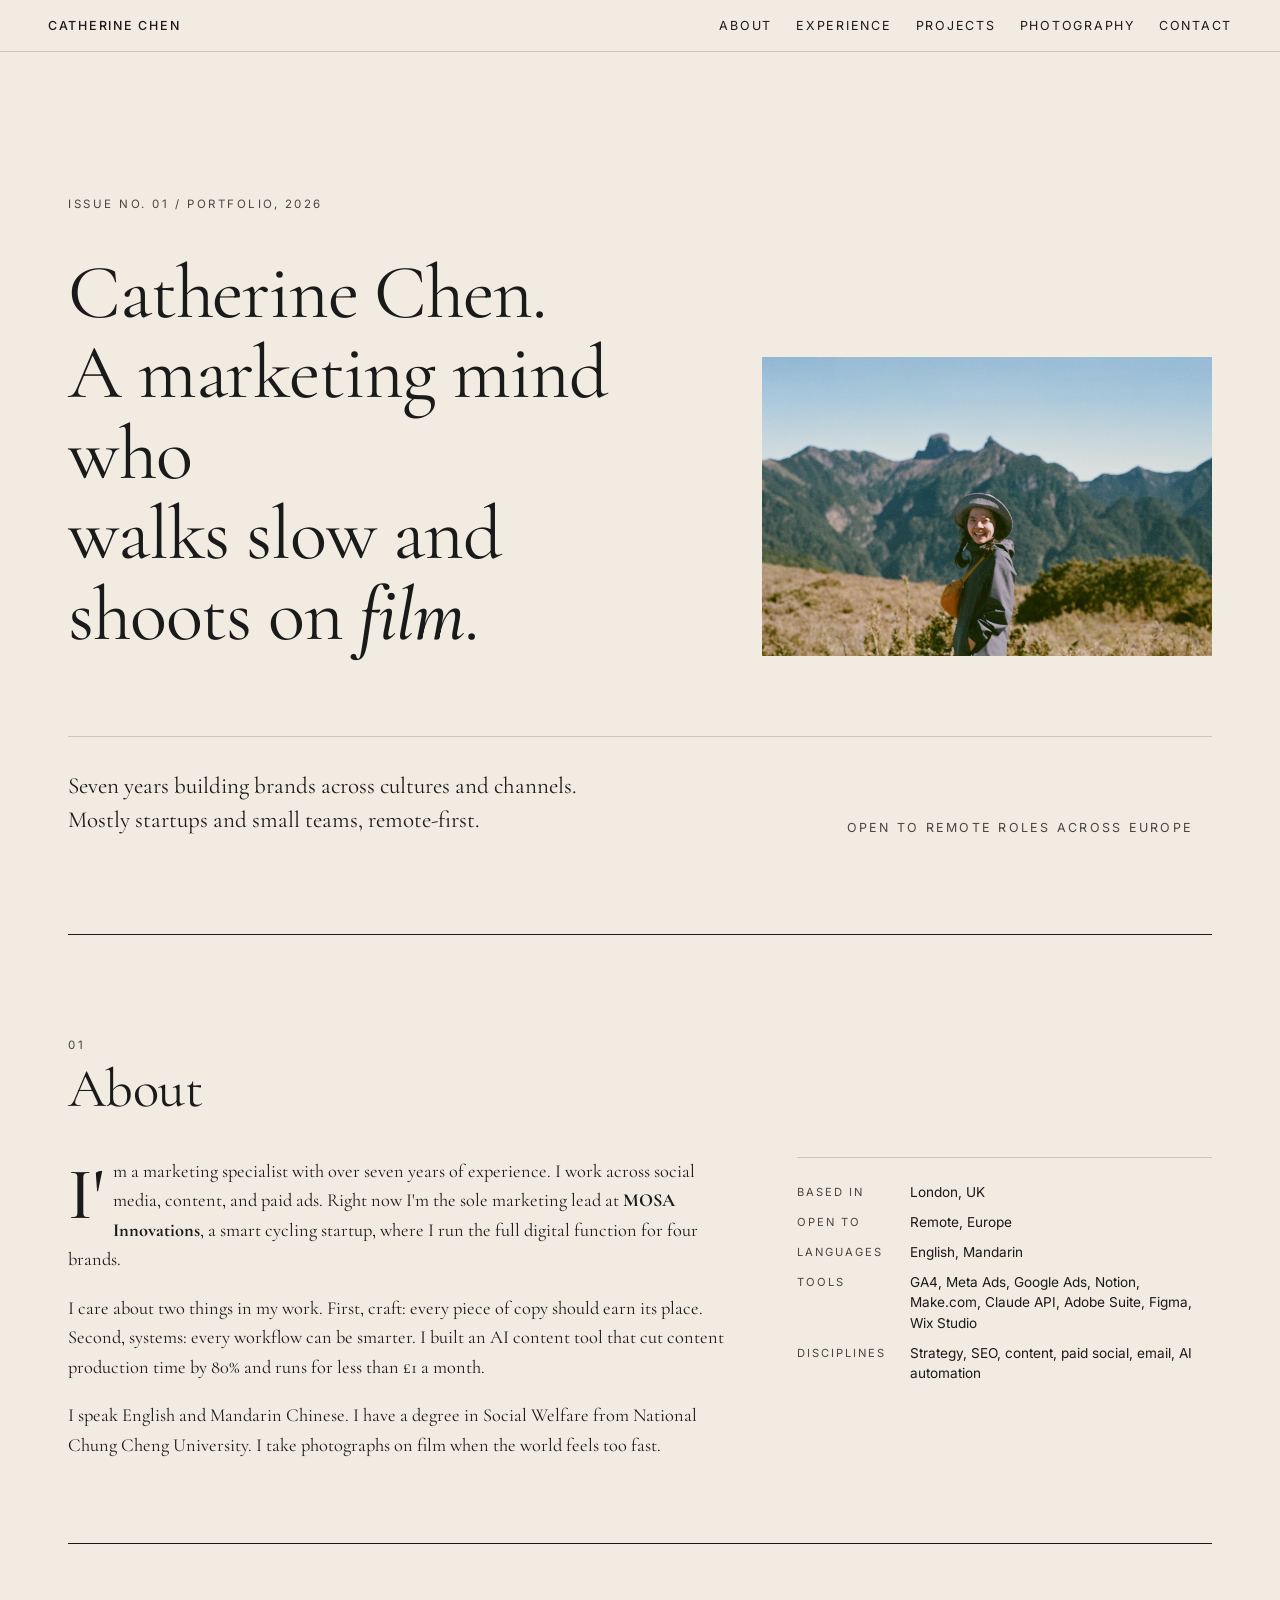
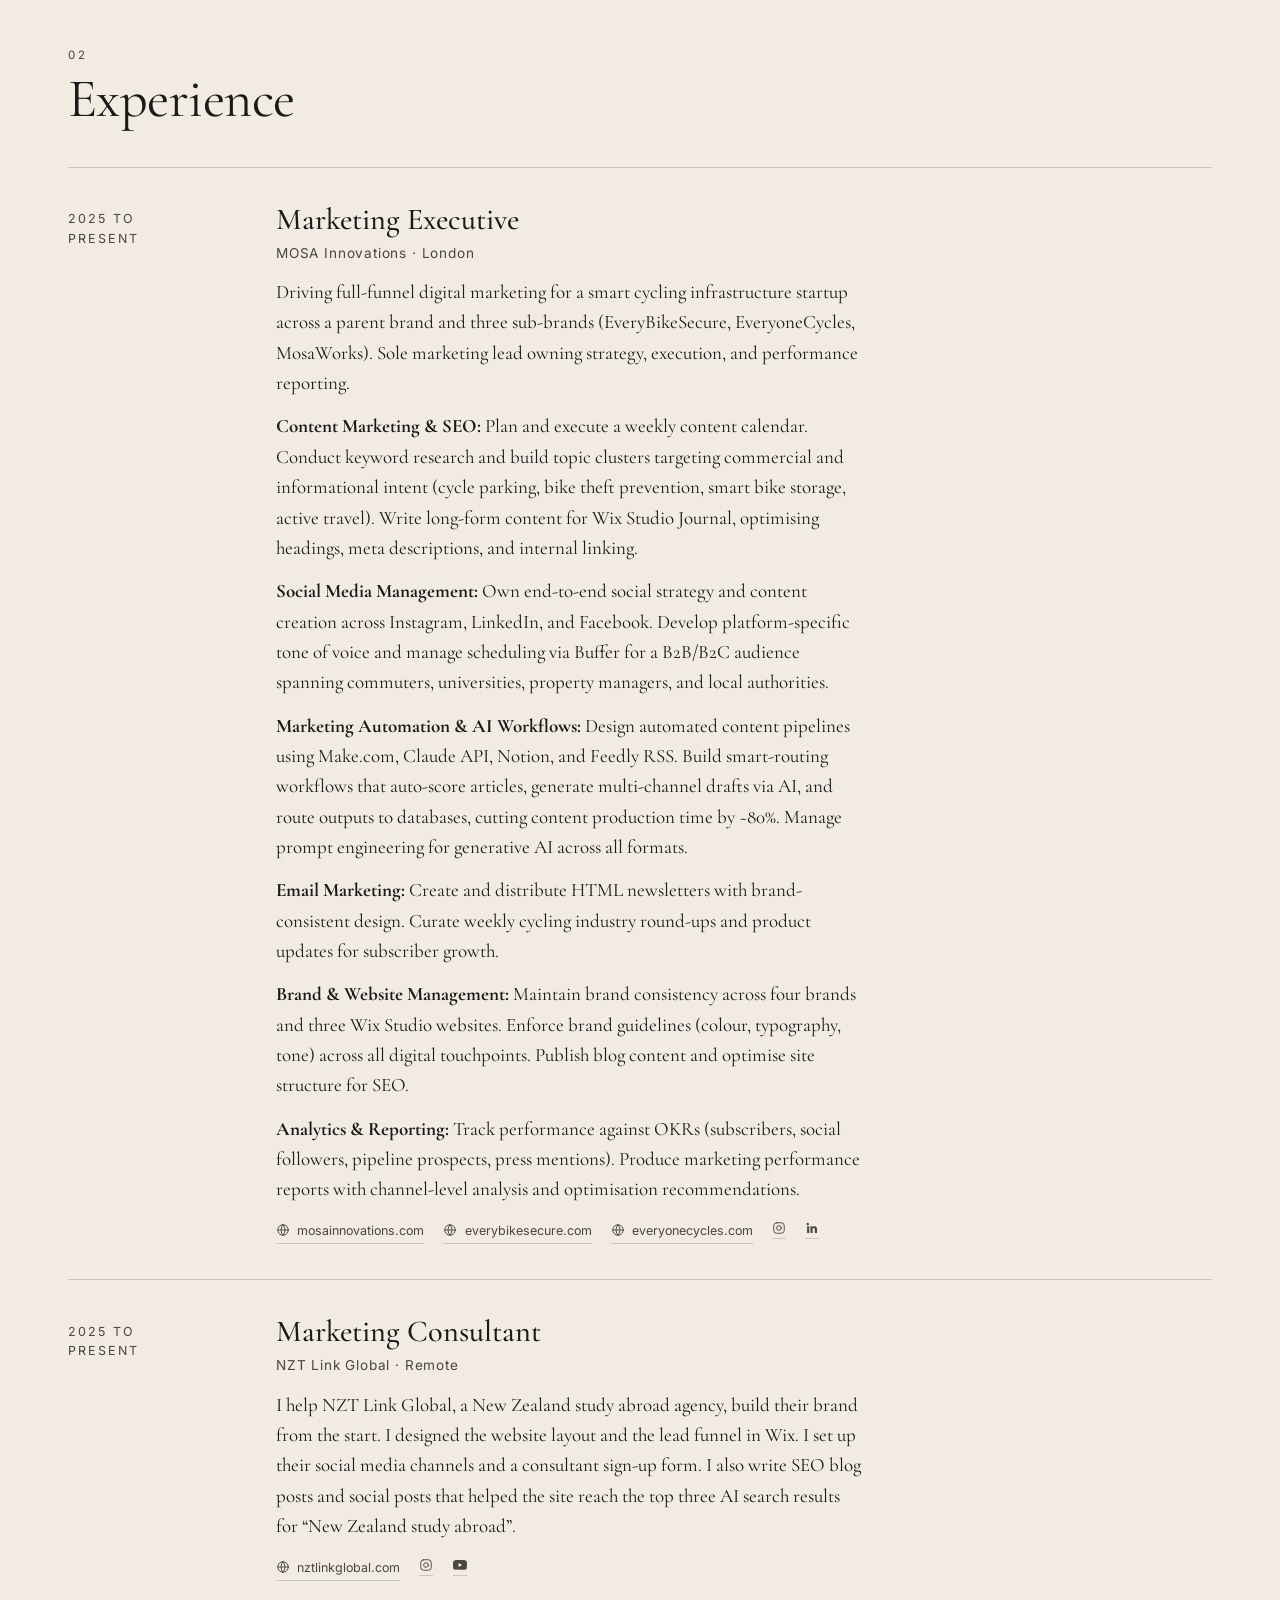
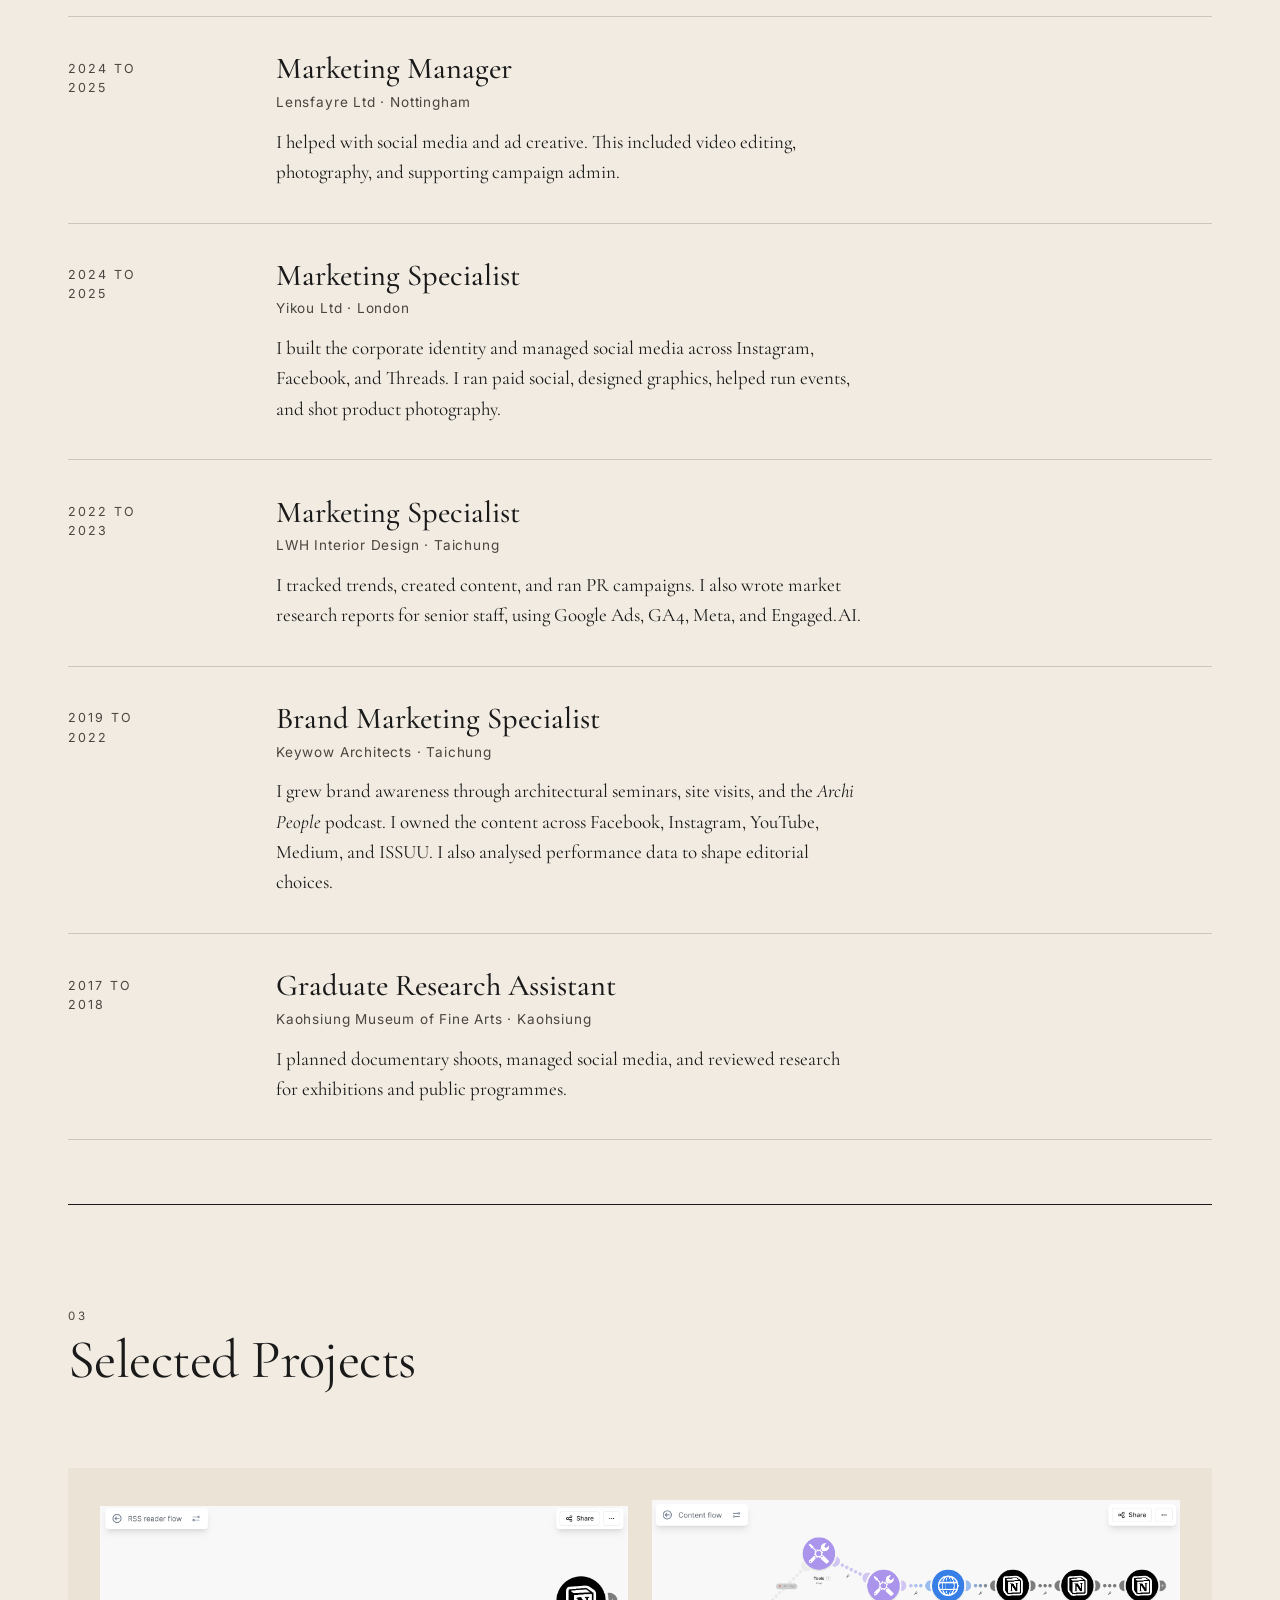
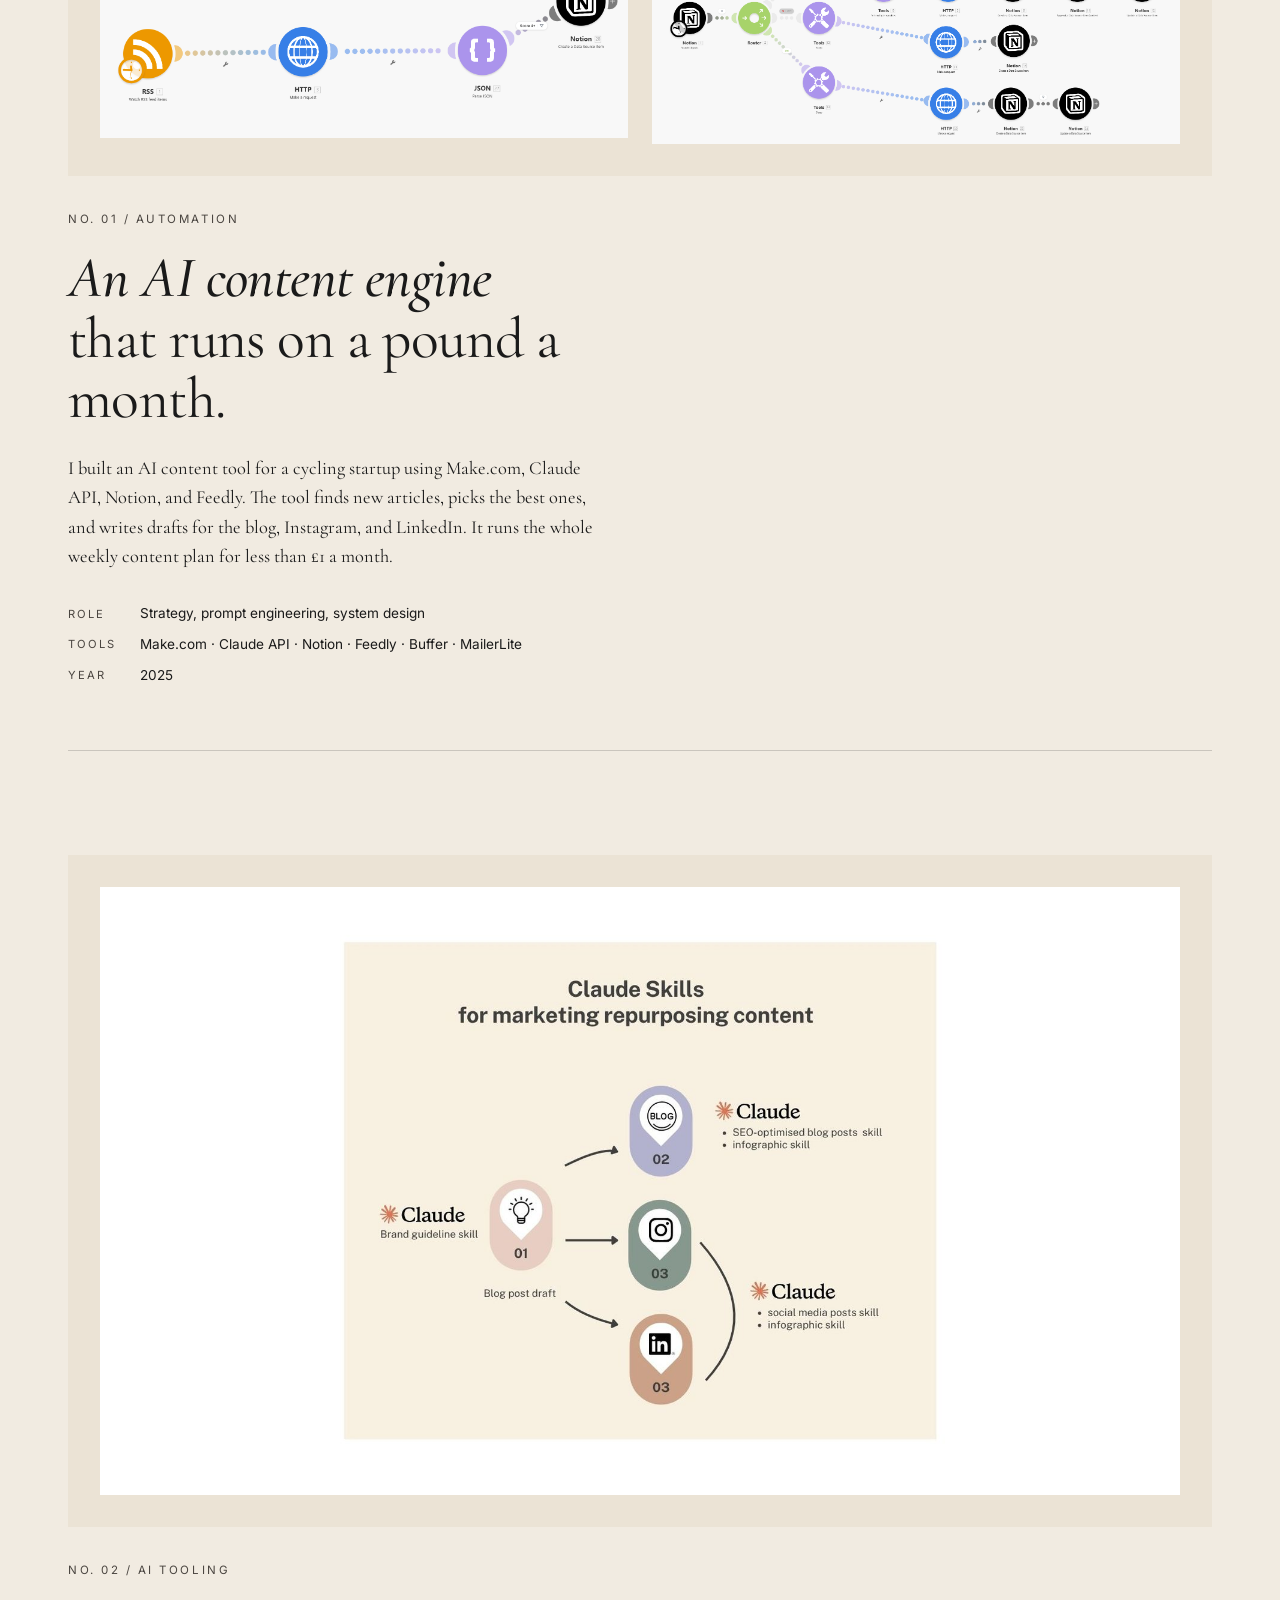
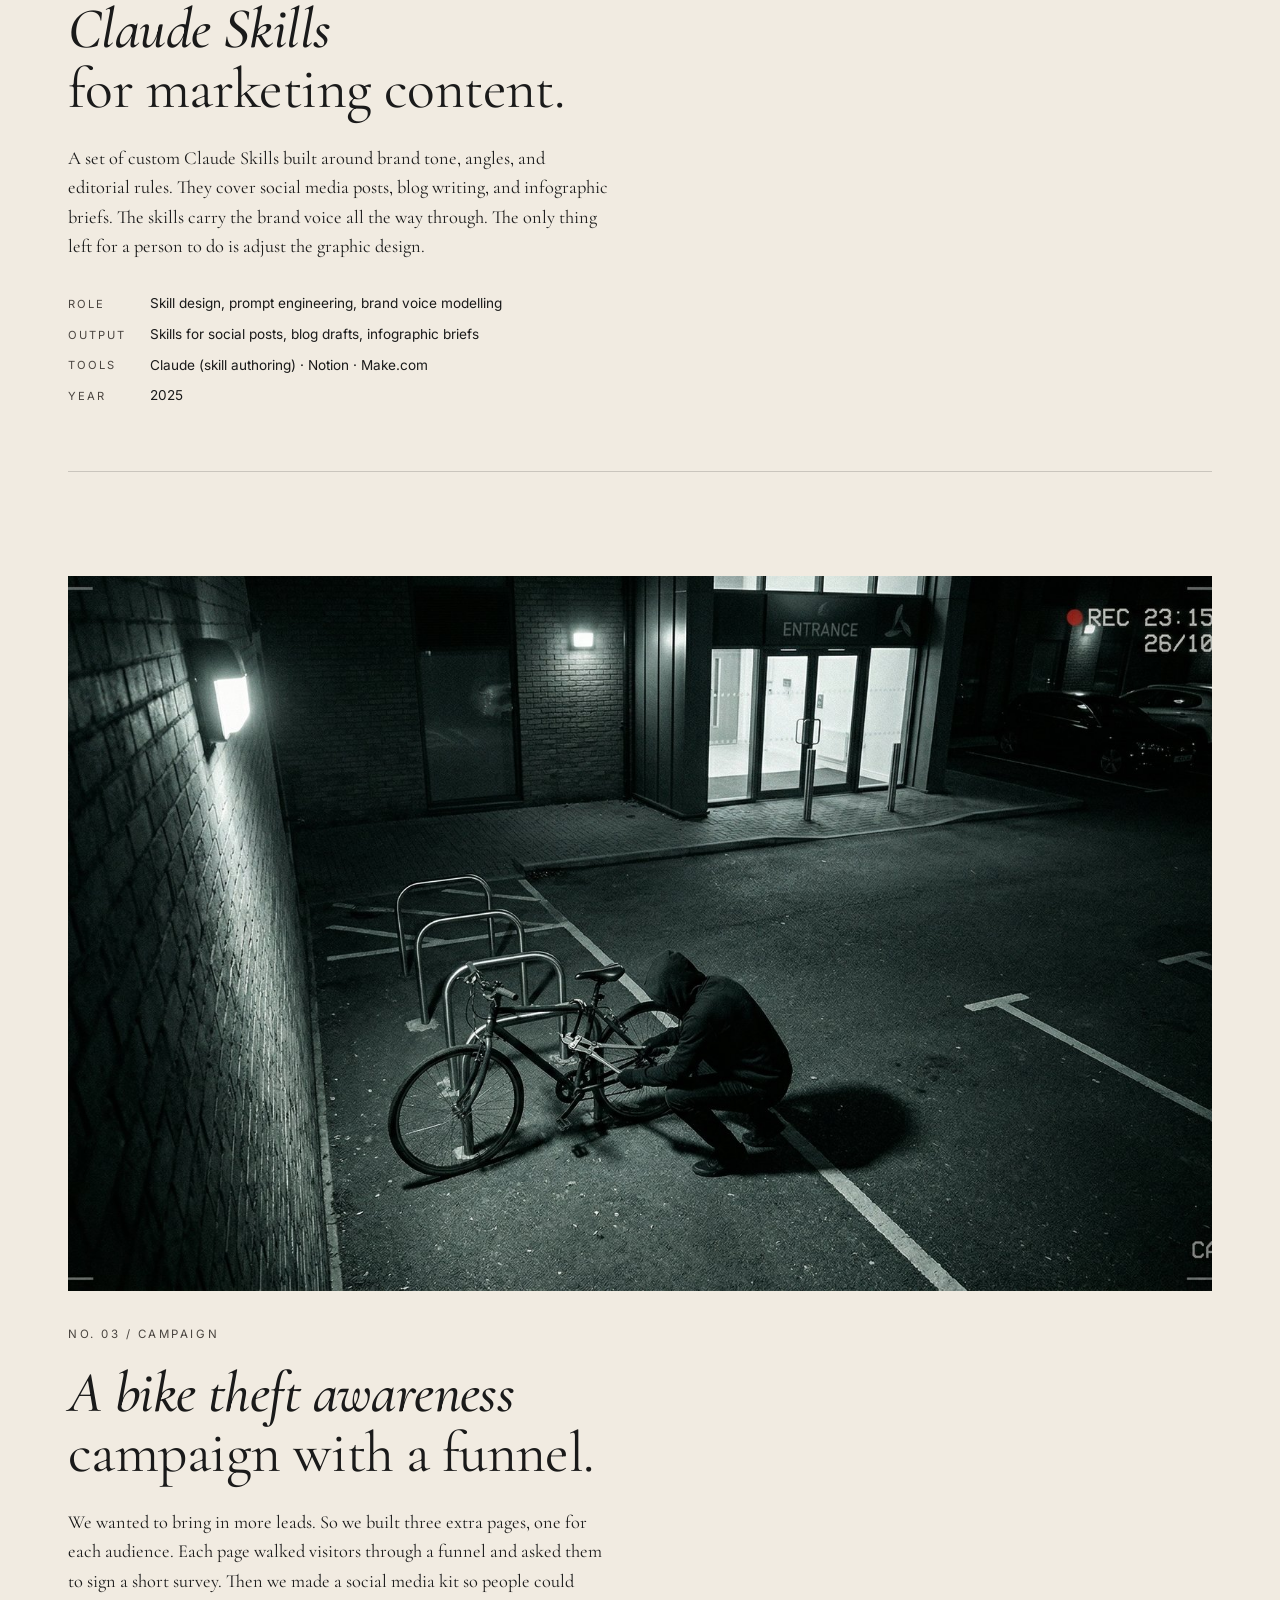
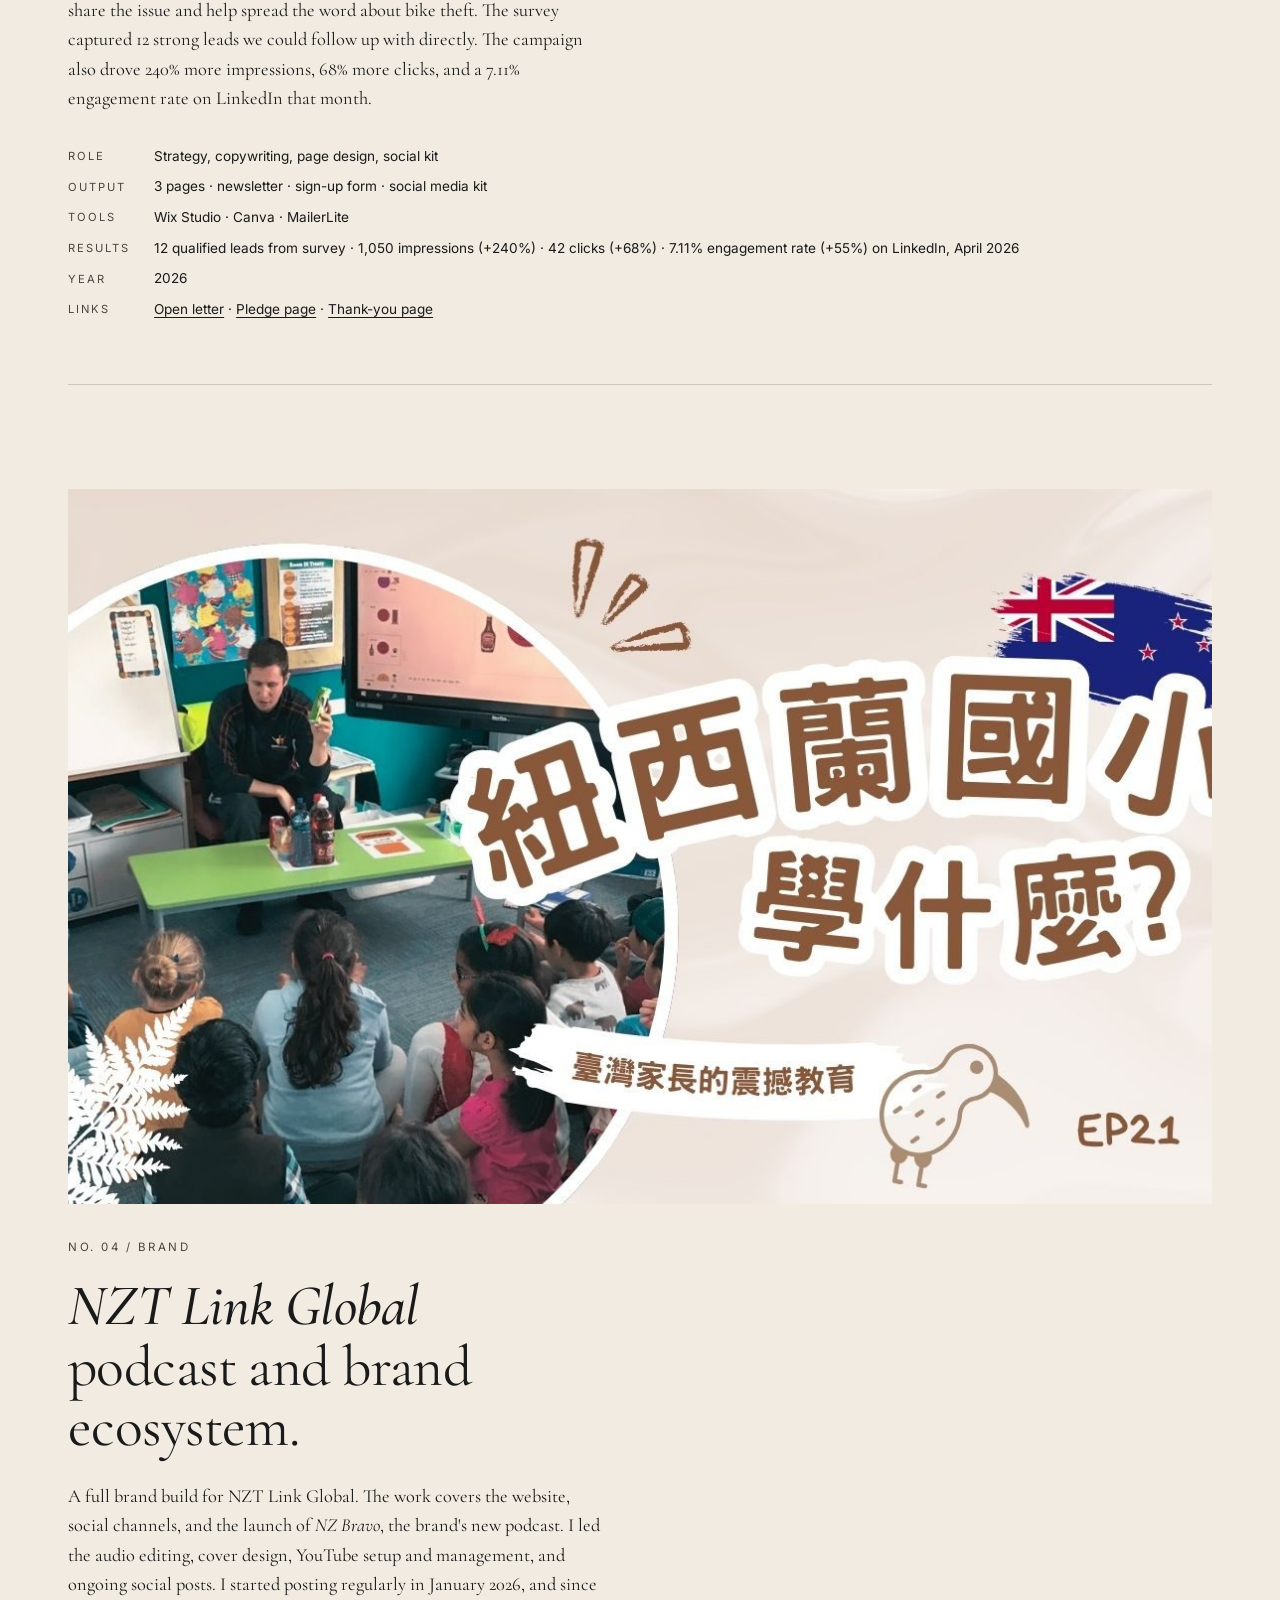
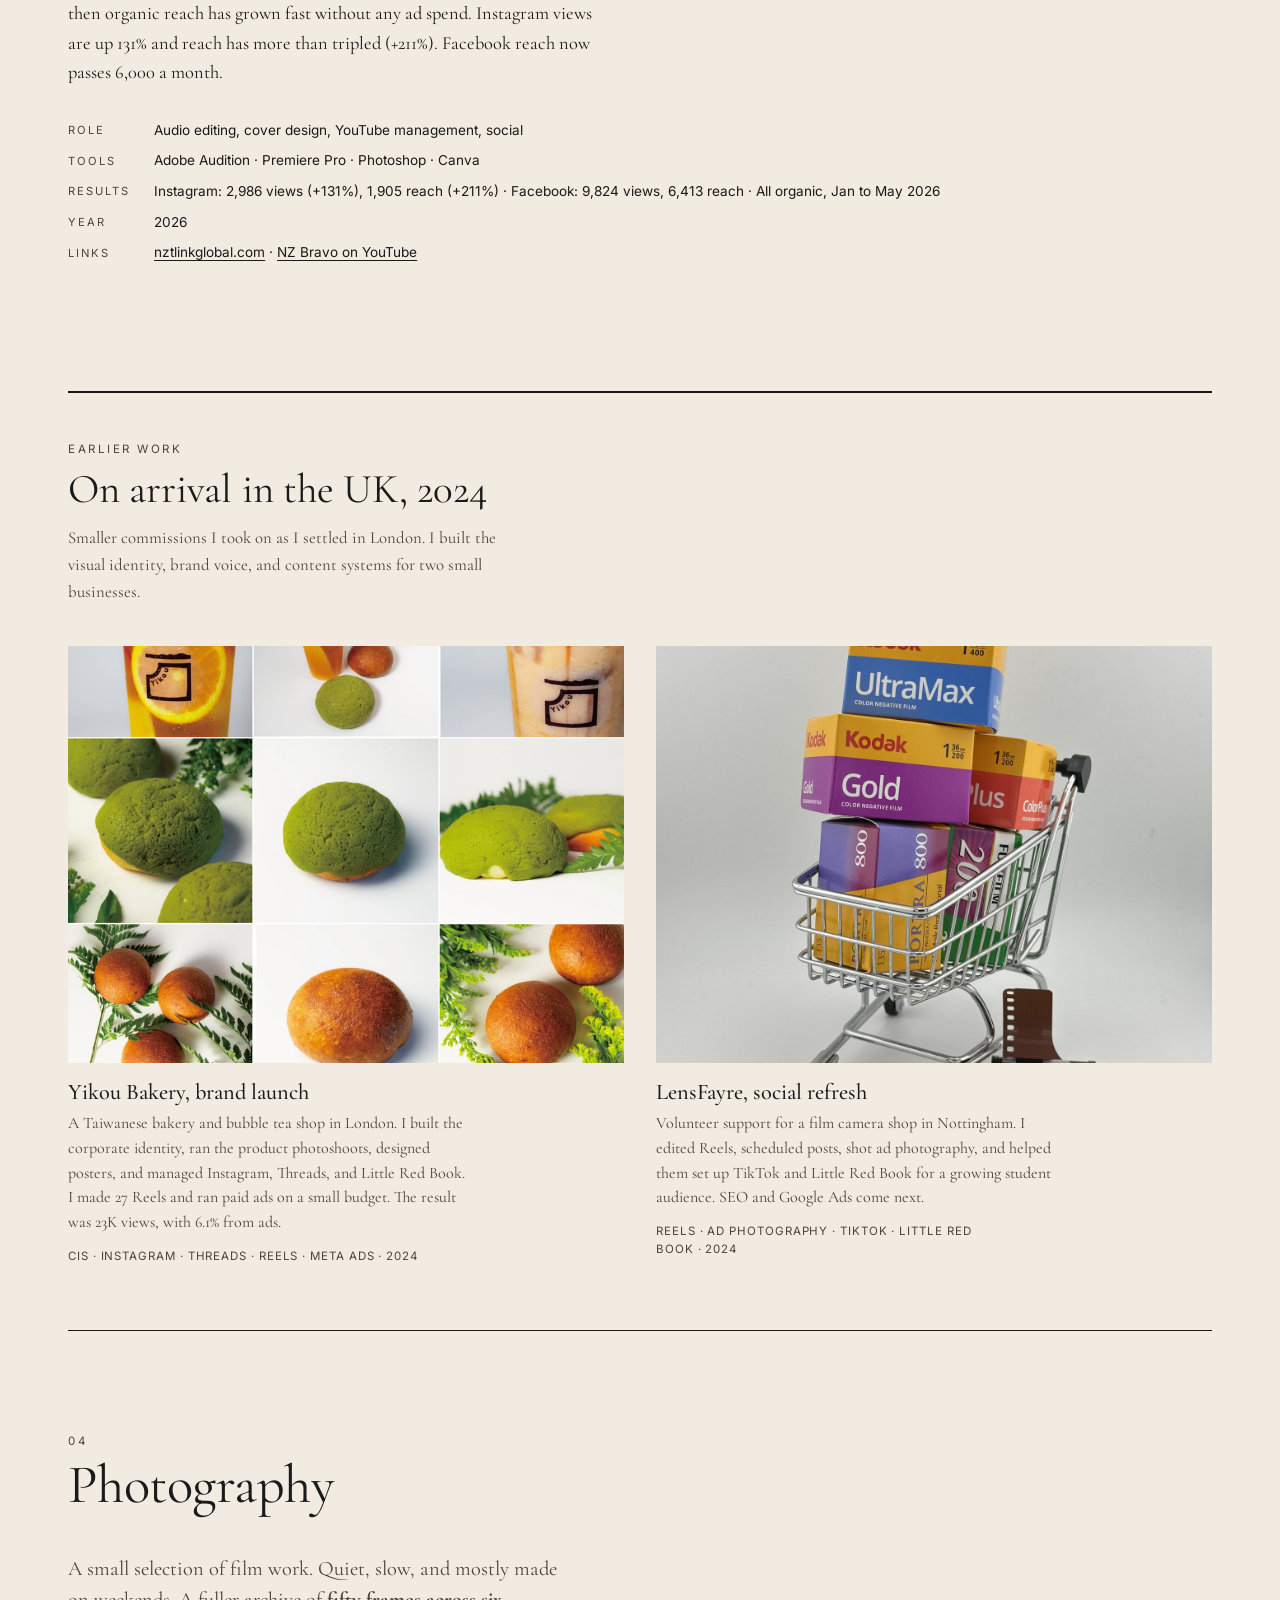
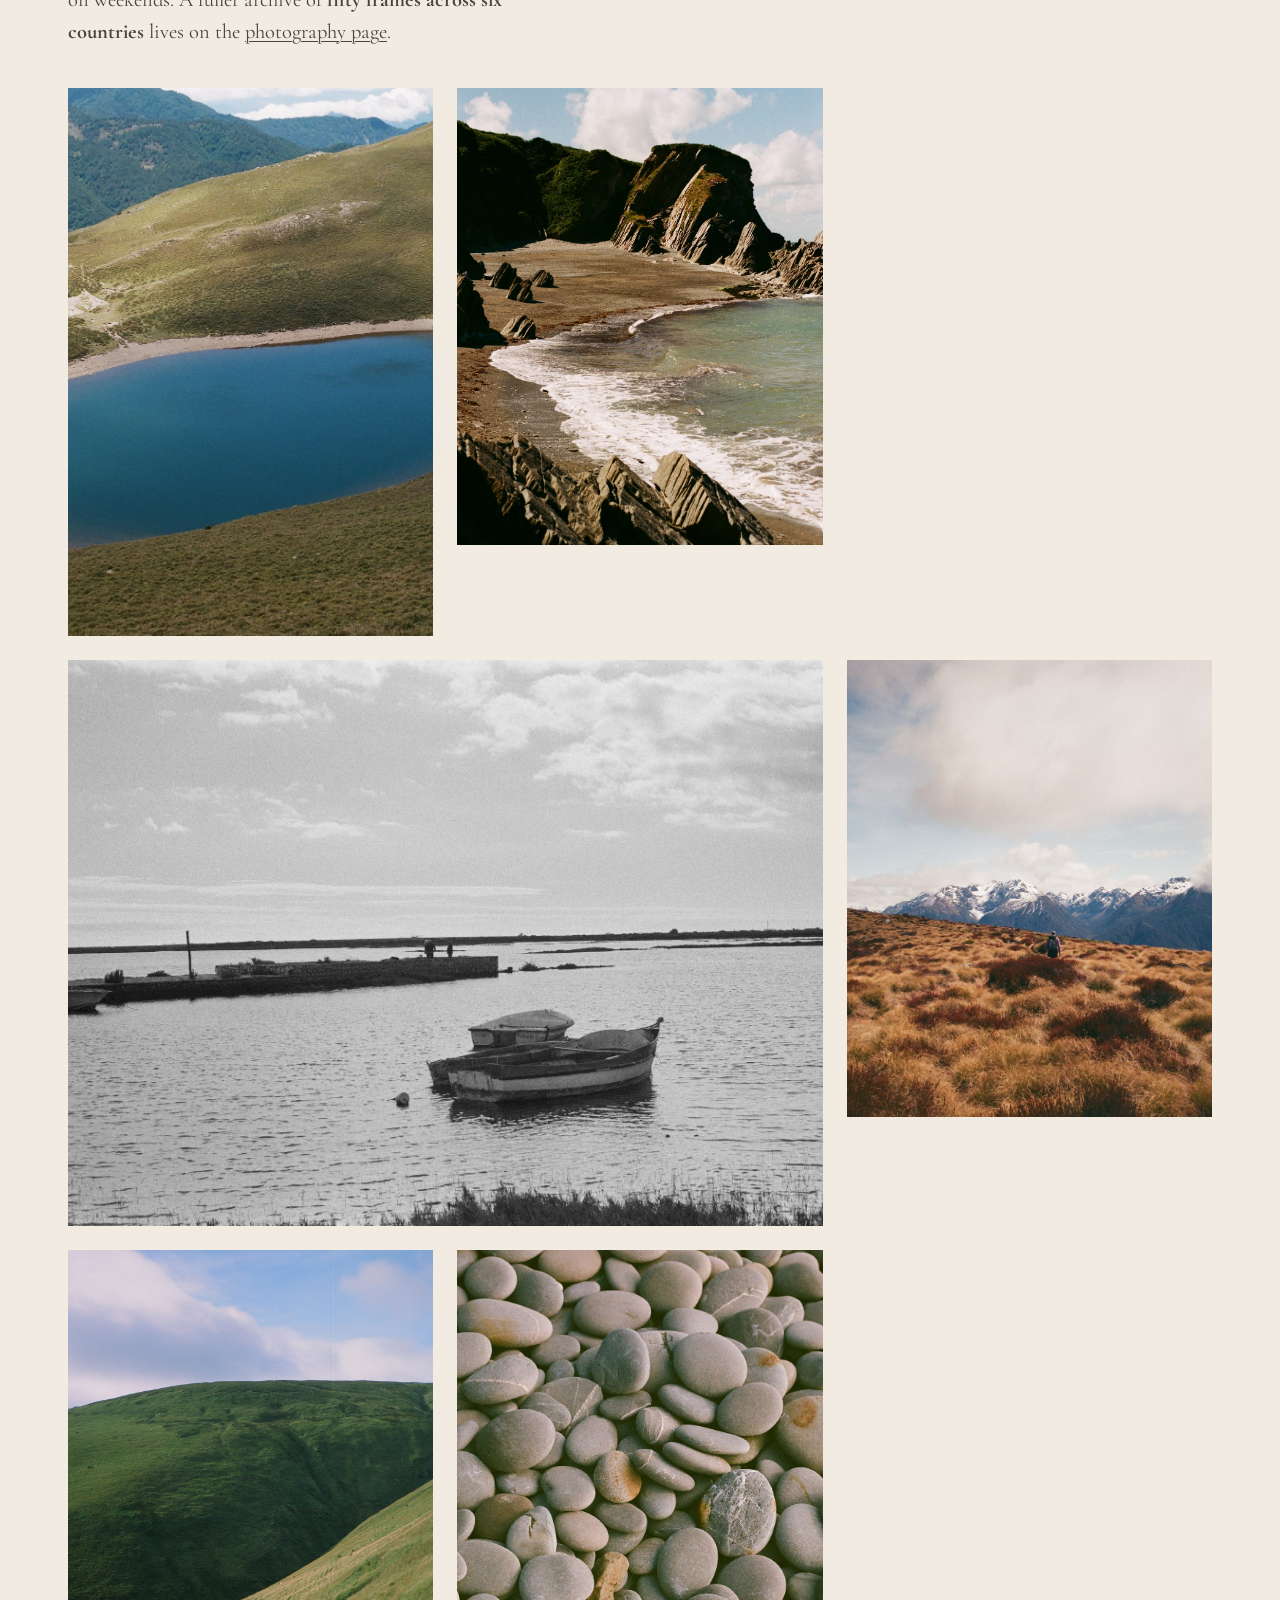
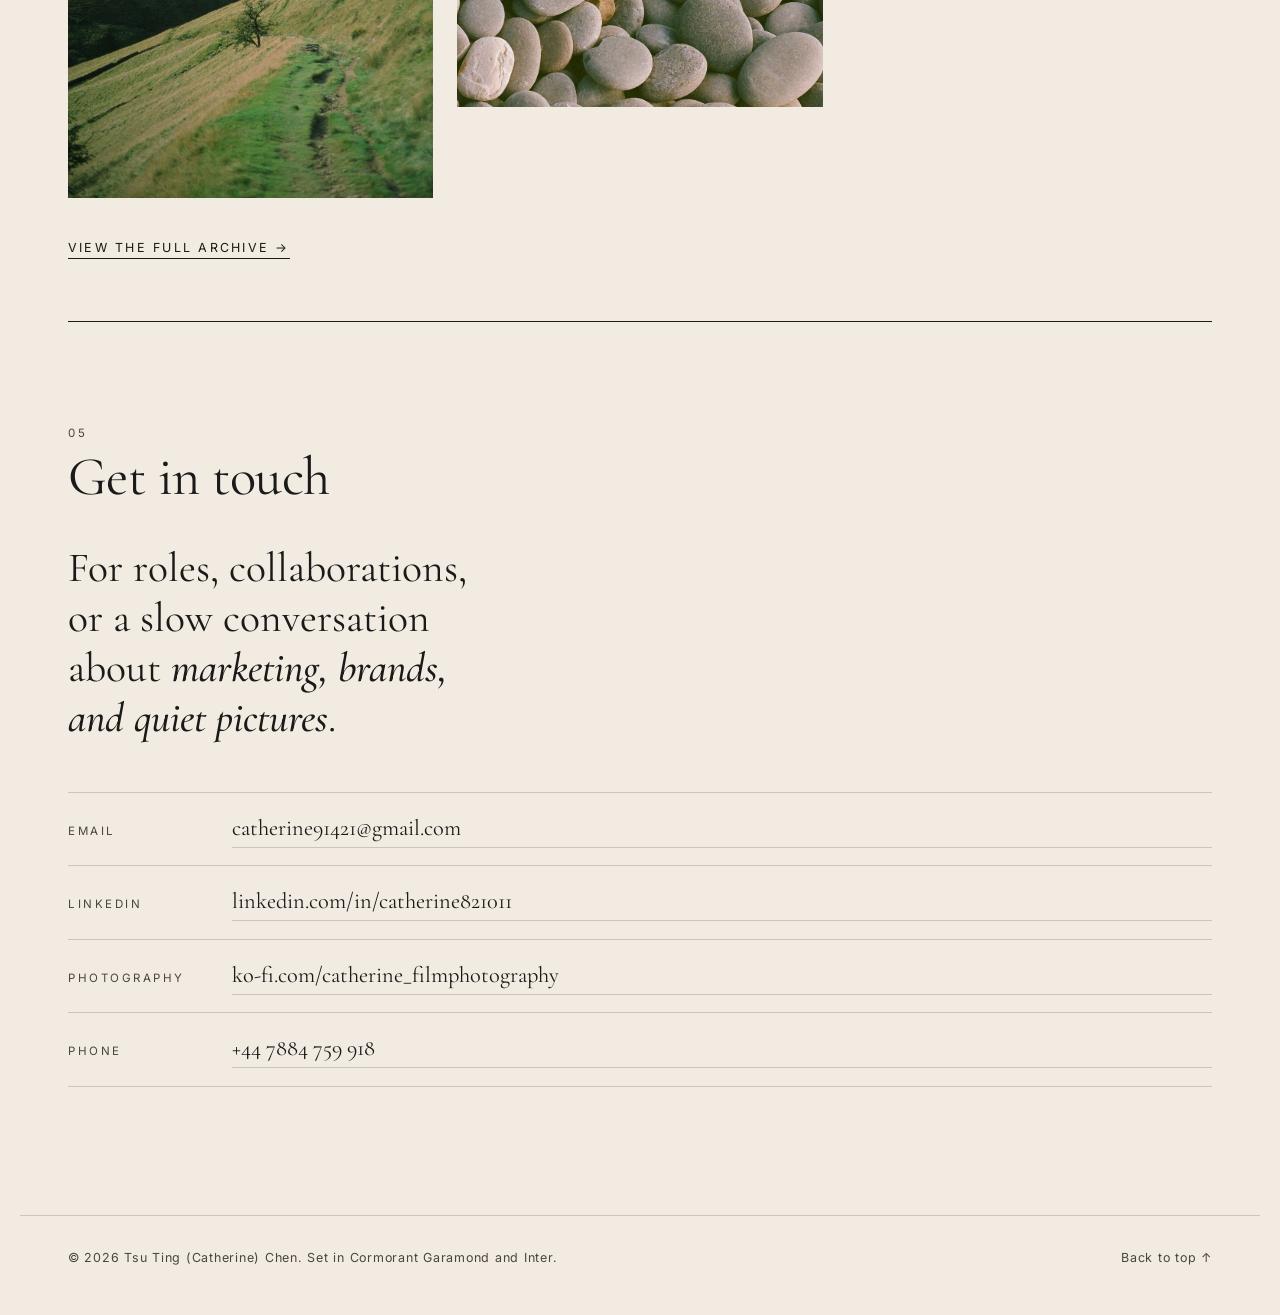
==== commit c9a01600: "Add files via upload" ====
--- a/index.html
+++ b/index.html
@@ -98,7 +98,13 @@
         <div class="cv-what">
           <h3>Marketing Executive</h3>
           <p class="cv-where">MOSA Innovations &middot; London</p>
-          <p>I'm the sole marketing lead for this smart cycling startup. The role covers a parent brand and three sub-brands: EveryBikeSecure, EveryoneCycles, and MosaWorks. I own the strategy, the work, and the reporting across SEO, organic and paid social, email, and analytics. I also built an AI content tool with Make.com, Claude API, Notion, and Feedly that cut content production time by 80%.</p>
+          <p>Driving full-funnel digital marketing for a smart cycling infrastructure startup across a parent brand and three sub-brands (EveryBikeSecure, EveryoneCycles, MosaWorks). Sole marketing lead owning strategy, execution, and performance reporting.</p>
+          <p><strong>Content Marketing &amp; SEO:</strong> Plan and execute a weekly content calendar. Conduct keyword research and build topic clusters targeting commercial and informational intent (cycle parking, bike theft prevention, smart bike storage, active travel). Write long-form content for Wix Studio Journal, optimising headings, meta descriptions, and internal linking.</p>
+          <p><strong>Social Media Management:</strong> Own end-to-end social strategy and content creation across Instagram, LinkedIn, and Facebook. Develop platform-specific tone of voice and manage scheduling via Buffer for a B2B/B2C audience spanning commuters, universities, property managers, and local authorities.</p>
+          <p><strong>Marketing Automation &amp; AI Workflows:</strong> Design automated content pipelines using Make.com, Claude API, Notion, and Feedly RSS. Build smart-routing workflows that auto-score articles, generate multi-channel drafts via AI, and route outputs to databases, cutting content production time by ~80%. Manage prompt engineering for generative AI across all formats.</p>
+          <p><strong>Email Marketing:</strong> Create and distribute HTML newsletters with brand-consistent design. Curate weekly cycling industry round-ups and product updates for subscriber growth.</p>
+          <p><strong>Brand &amp; Website Management:</strong> Maintain brand consistency across four brands and three Wix Studio websites. Enforce brand guidelines (colour, typography, tone) across all digital touchpoints. Publish blog content and optimise site structure for SEO.</p>
+          <p><strong>Analytics &amp; Reporting:</strong> Track performance against OKRs (subscribers, social followers, pipeline prospects, press mentions). Produce marketing performance reports with channel-level analysis and optimisation recommendations.</p>
           <ul class="cv-links">
             <li><a href="https://www.mosainnovations.com/" target="_blank" rel="noopener" aria-label="MOSA Innovations website"><svg class="ic" viewBox="0 0 24 24" fill="none" stroke="currentColor" stroke-width="1.6" stroke-linecap="round" stroke-linejoin="round" aria-hidden="true"><circle cx="12" cy="12" r="9"/><path d="M3 12h18M12 3a13 13 0 0 1 0 18M12 3a13 13 0 0 0 0 18"/></svg><span>mosainnovations.com</span></a></li>
             <li><a href="https://www.everybikesecure.com/" target="_blank" rel="noopener" aria-label="EveryBikeSecure website"><svg class="ic" viewBox="0 0 24 24" fill="none" stroke="currentColor" stroke-width="1.6" stroke-linecap="round" stroke-linejoin="round" aria-hidden="true"><circle cx="12" cy="12" r="9"/><path d="M3 12h18M12 3a13 13 0 0 1 0 18M12 3a13 13 0 0 0 0 18"/></svg><span>everybikesecure.com</span></a></li>
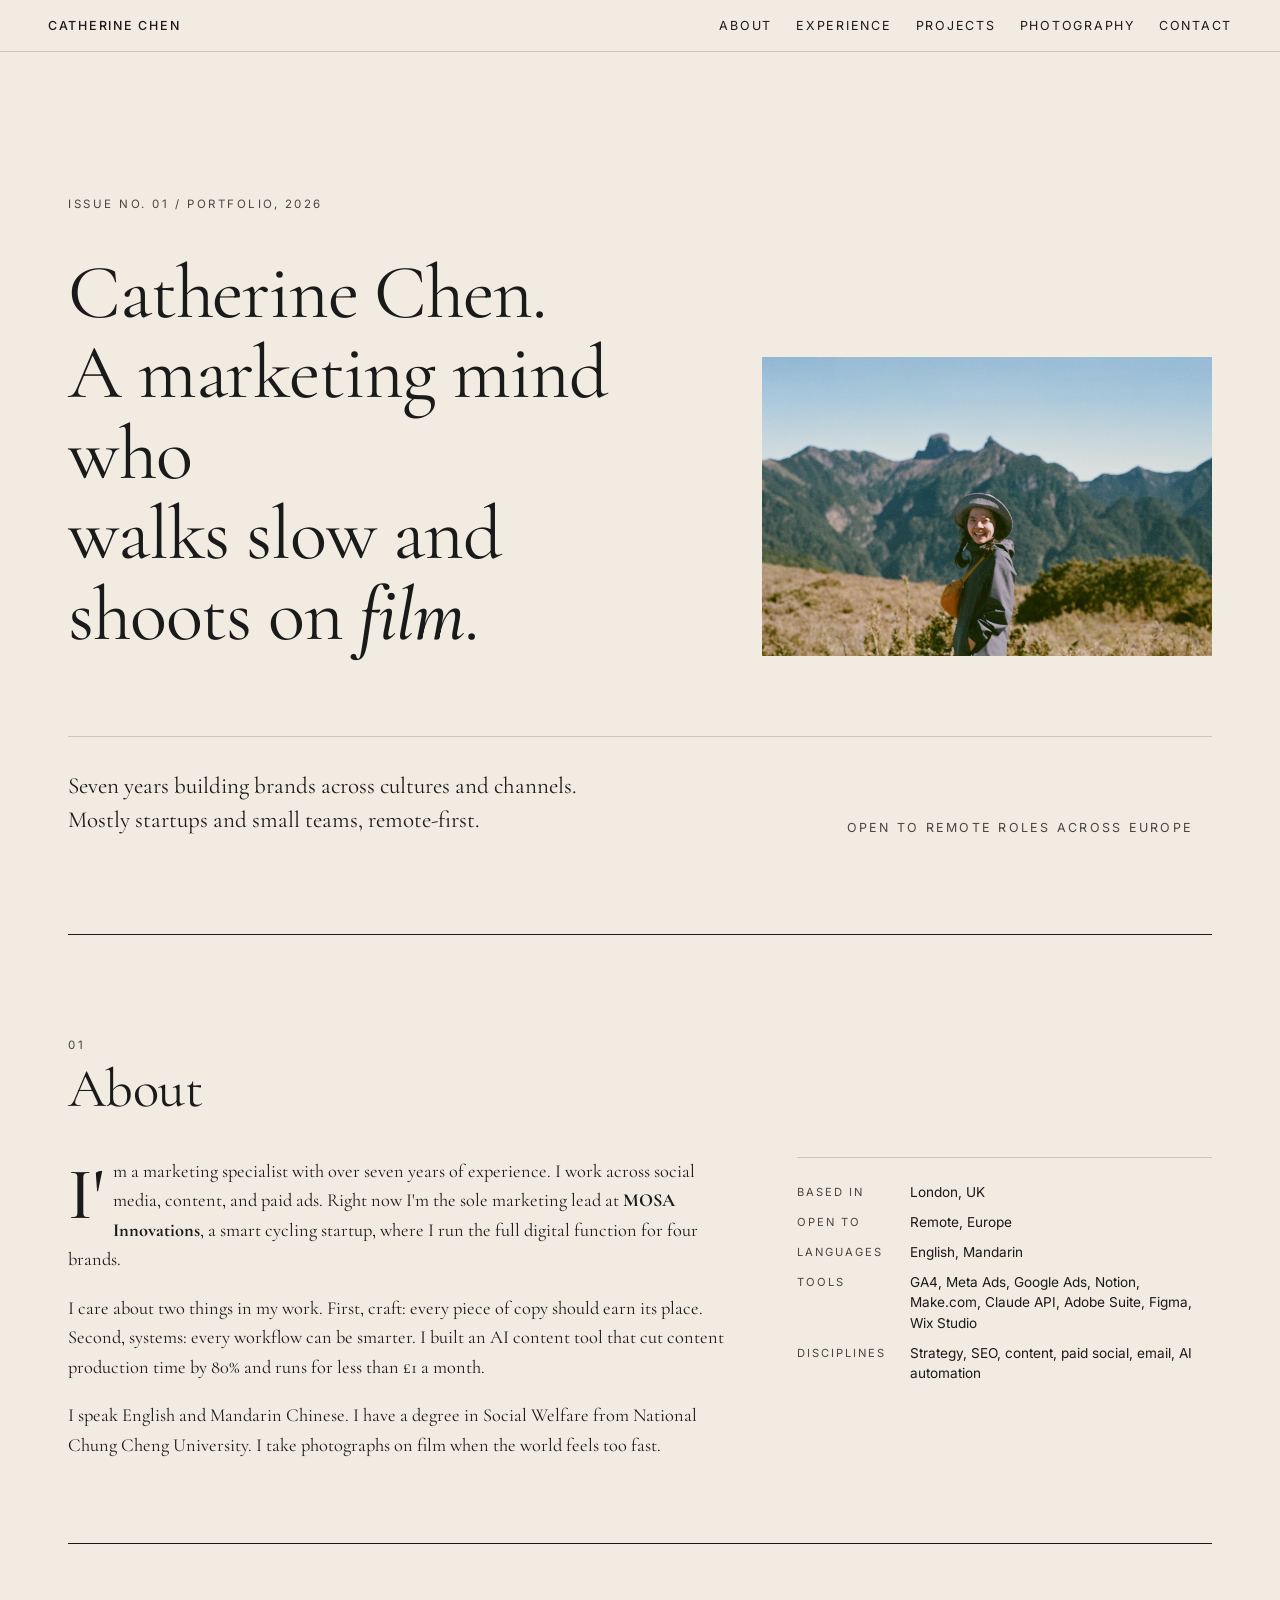
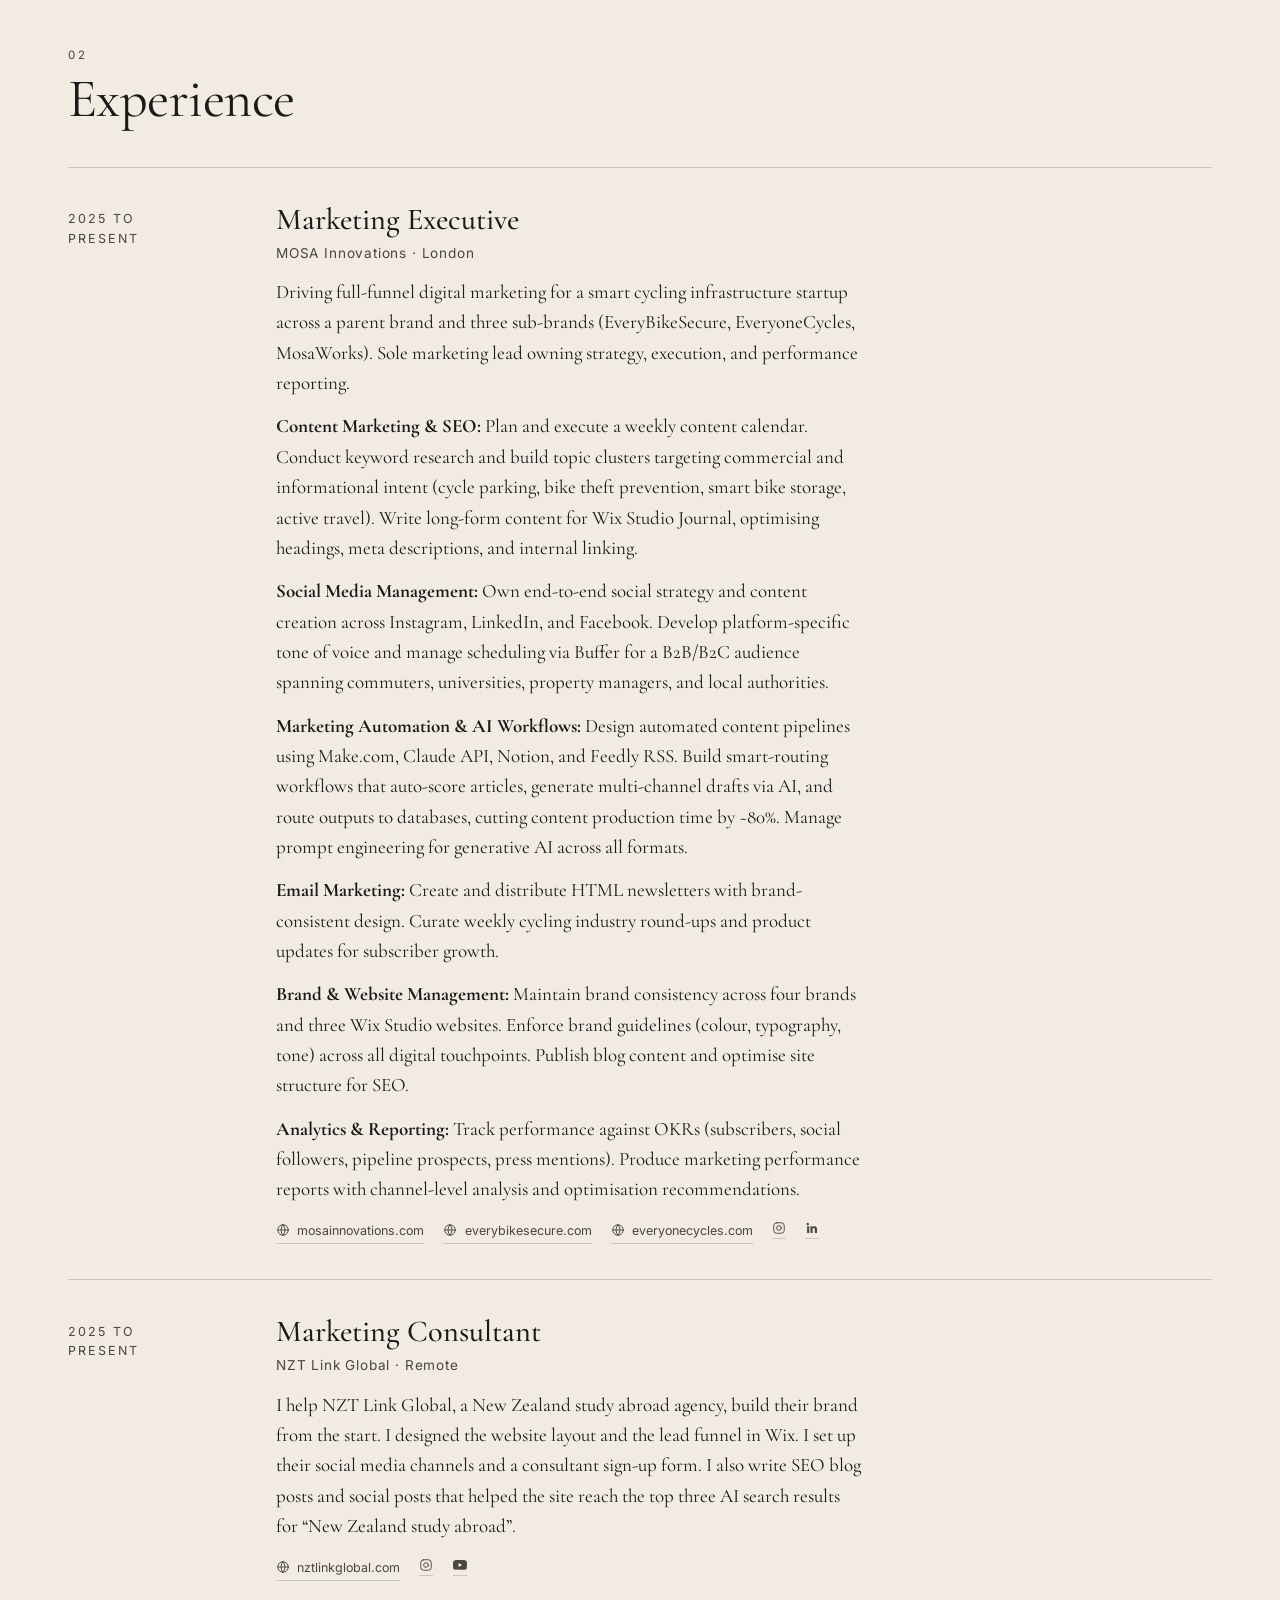
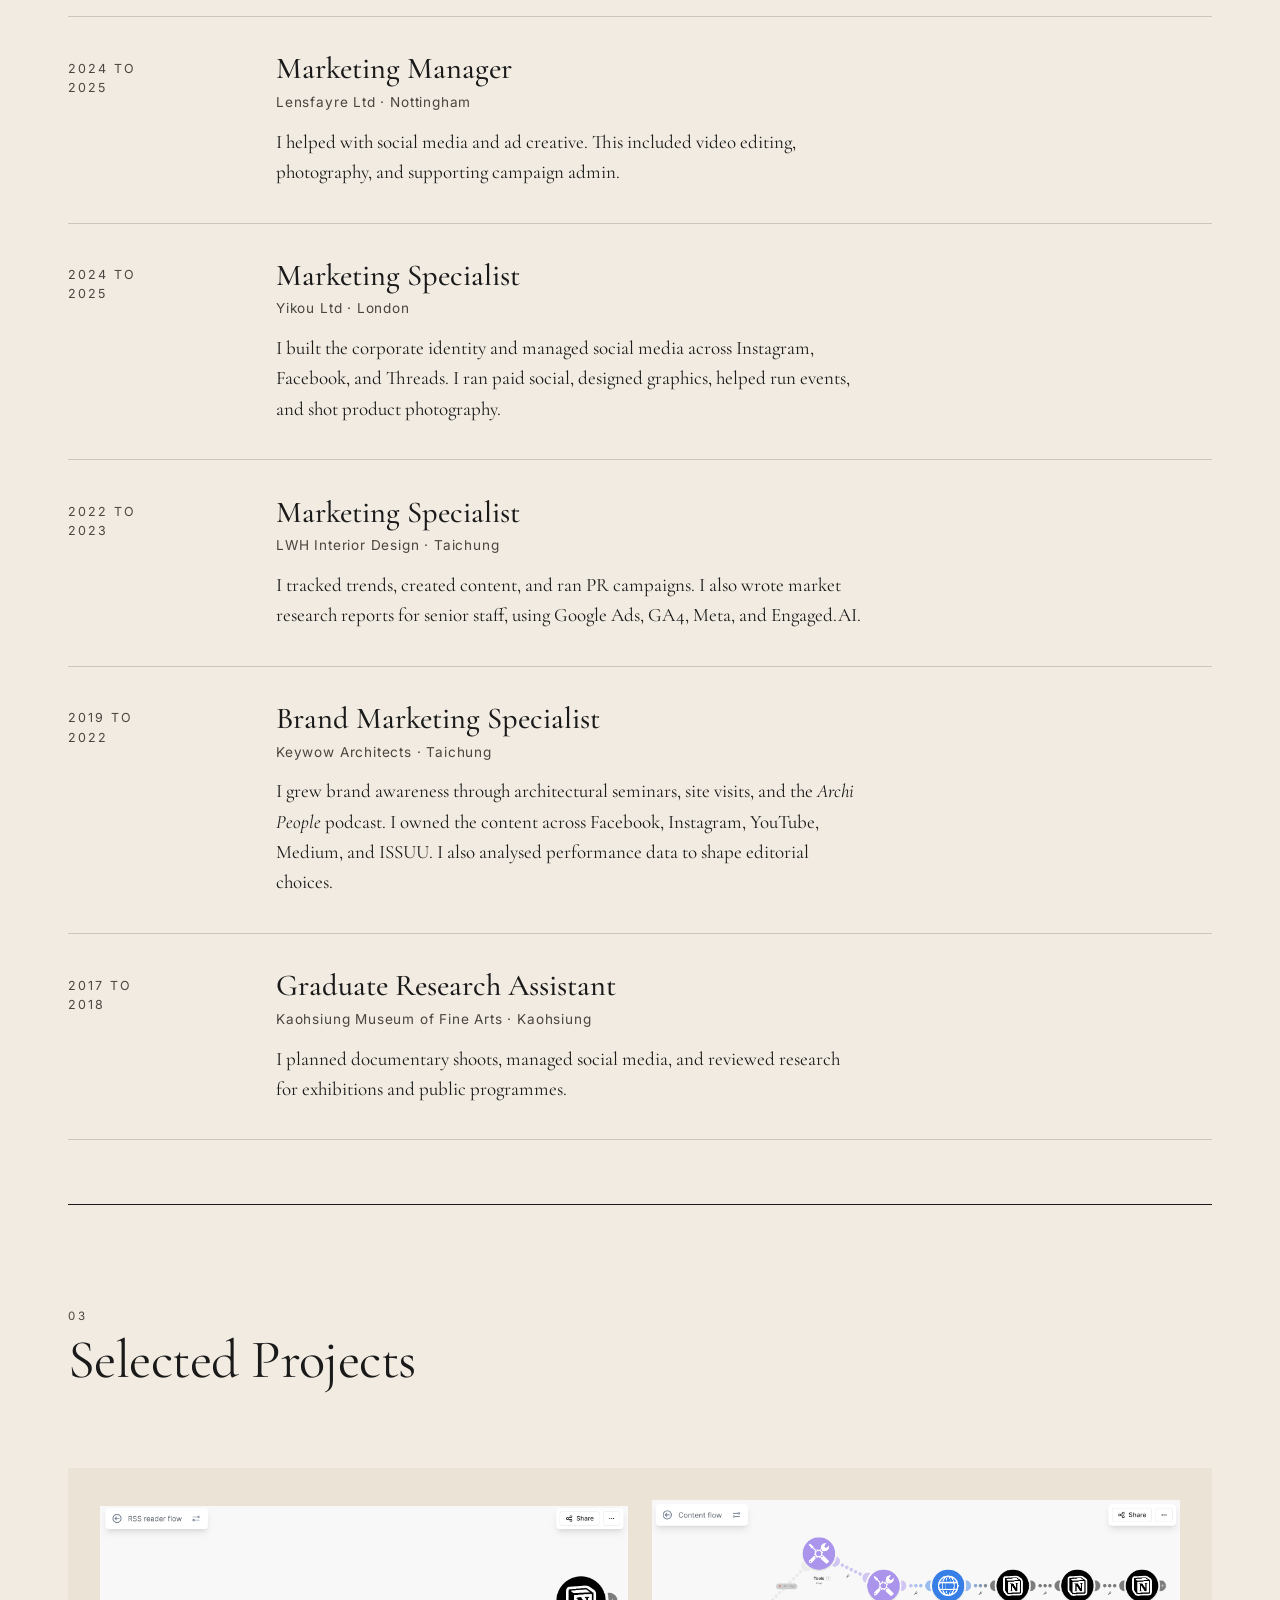
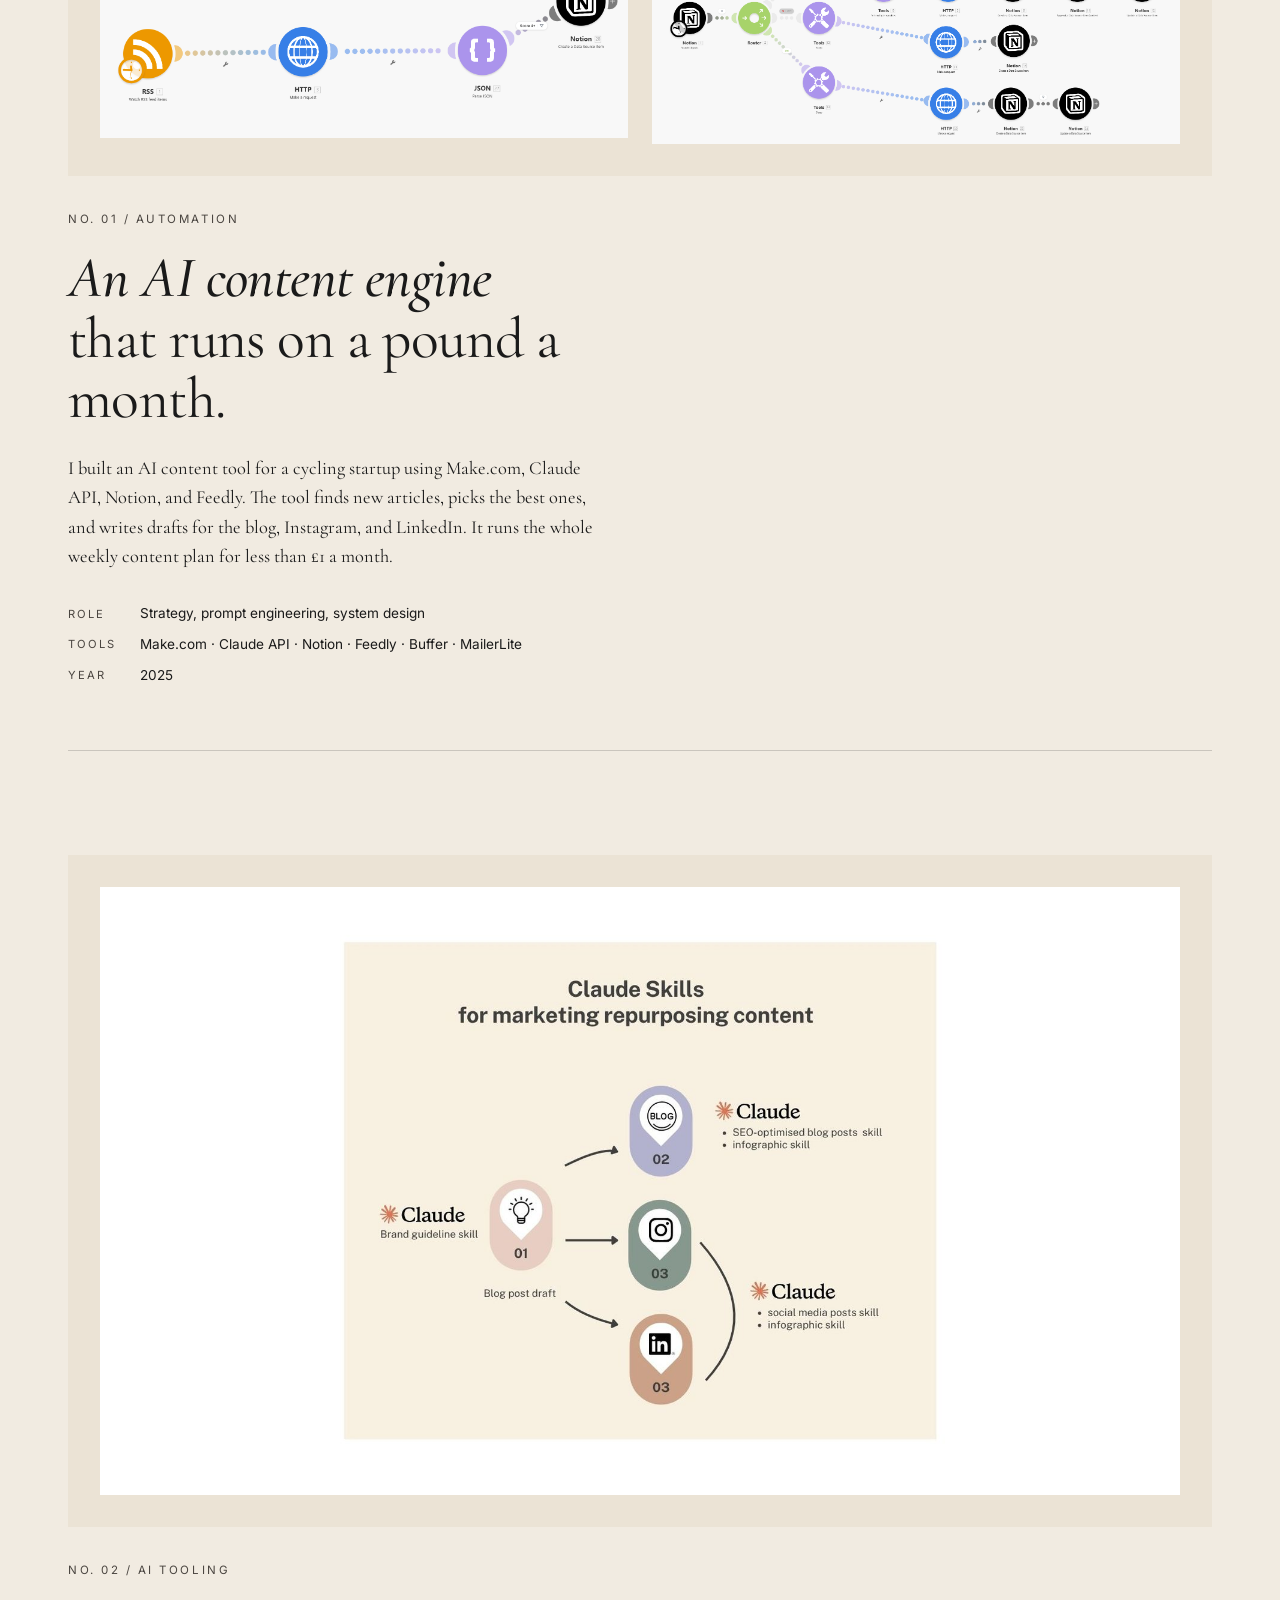
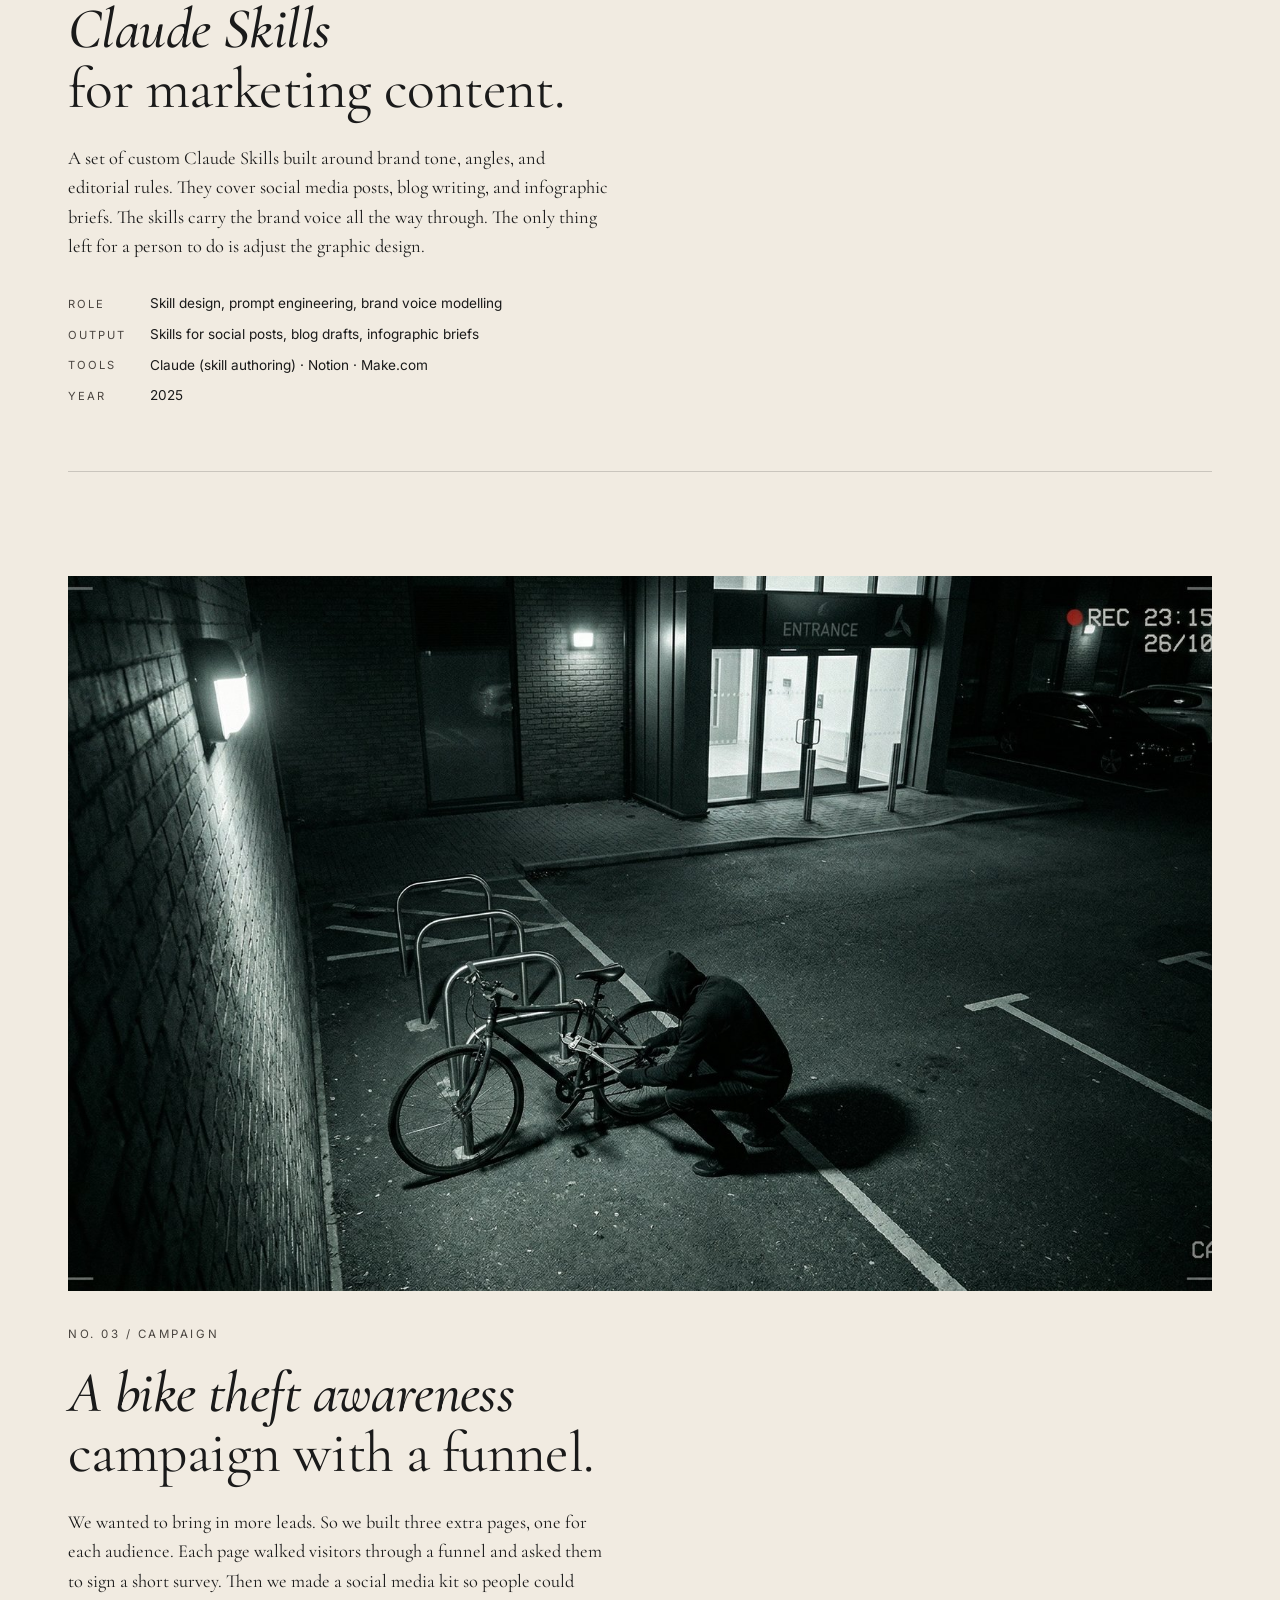
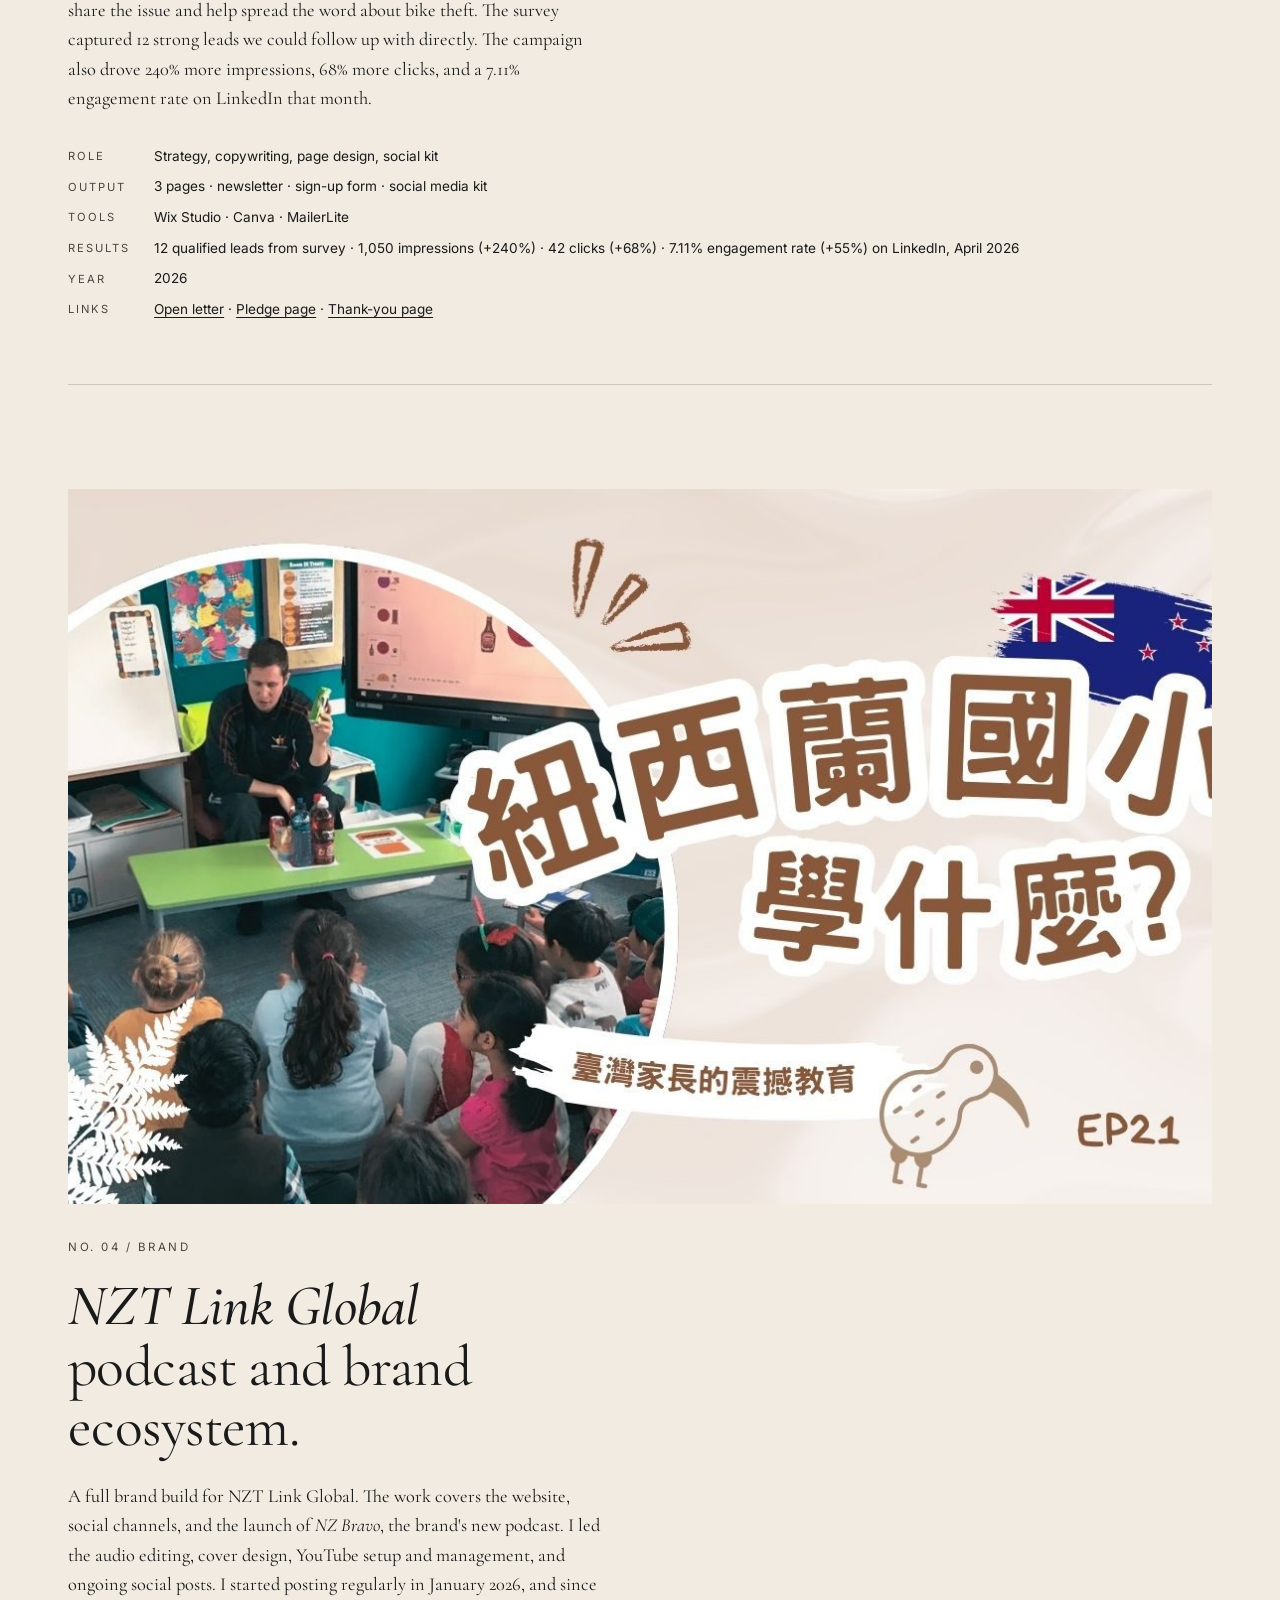
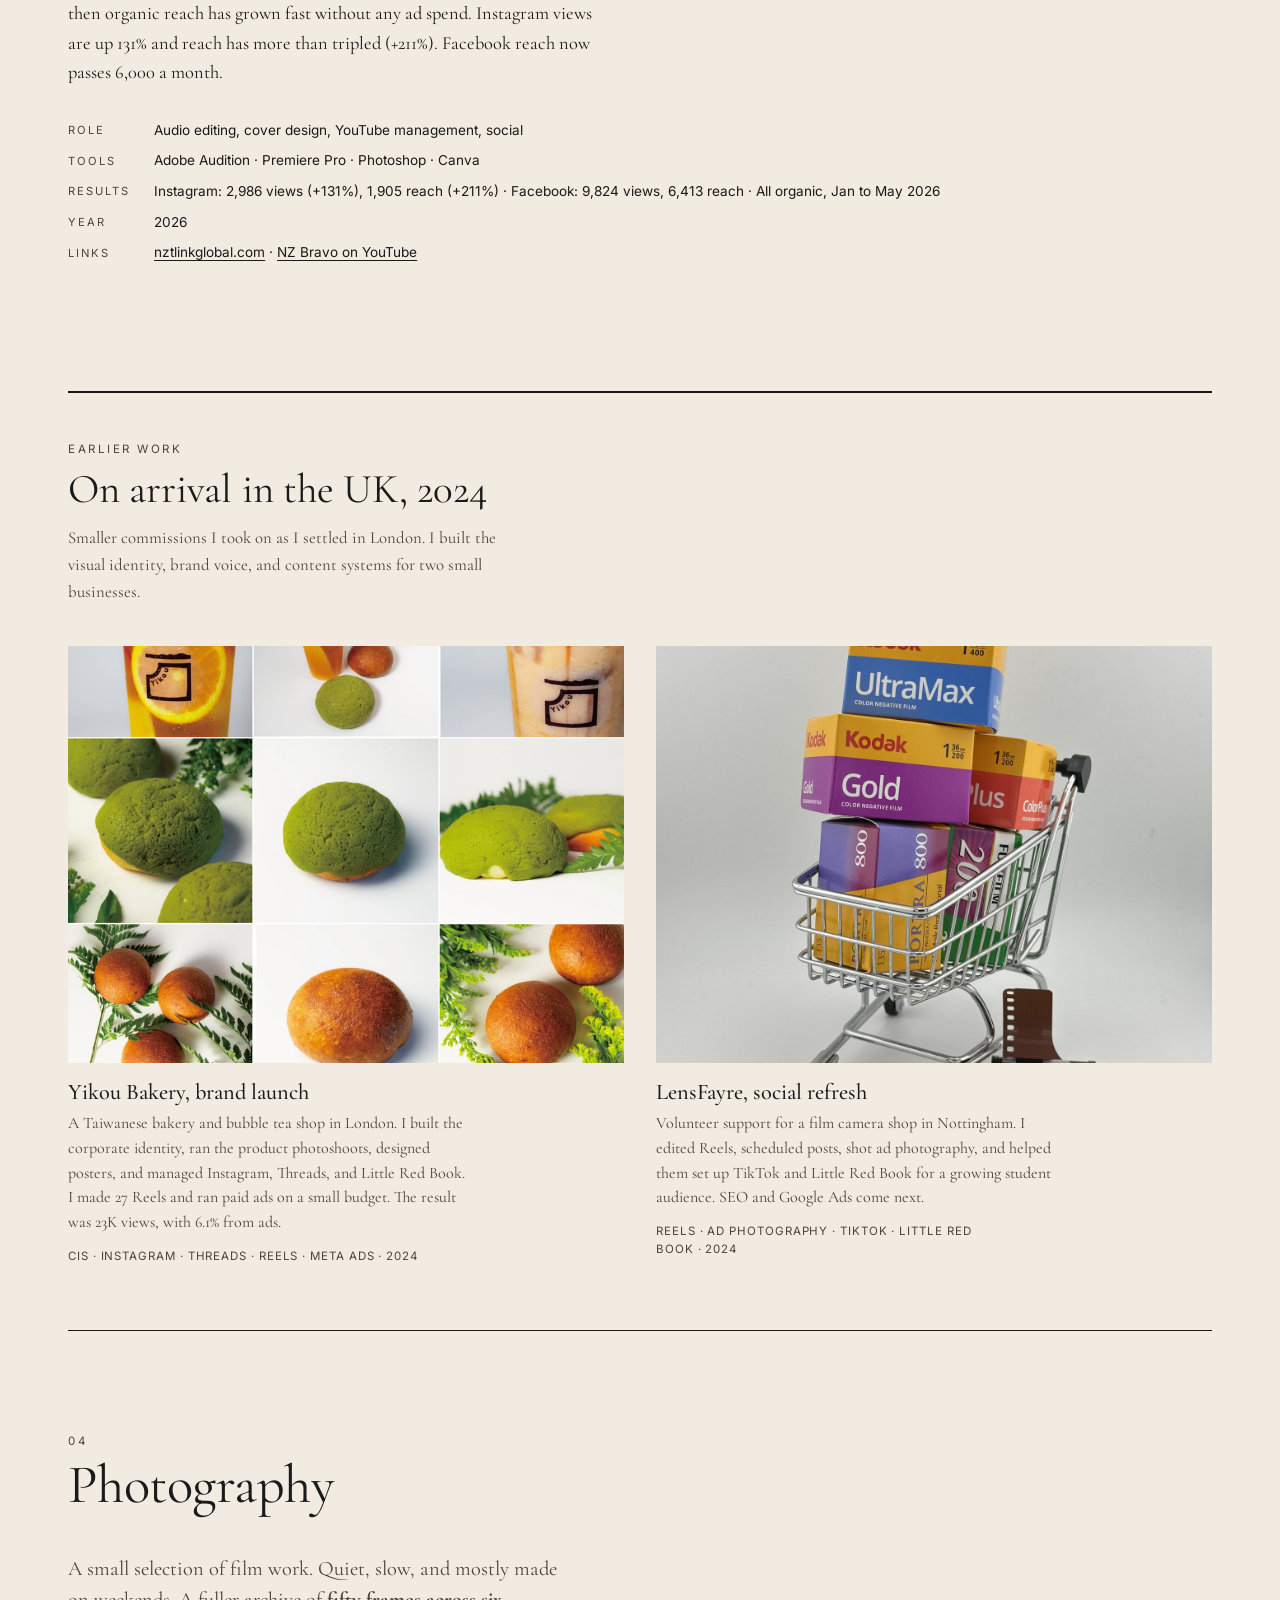
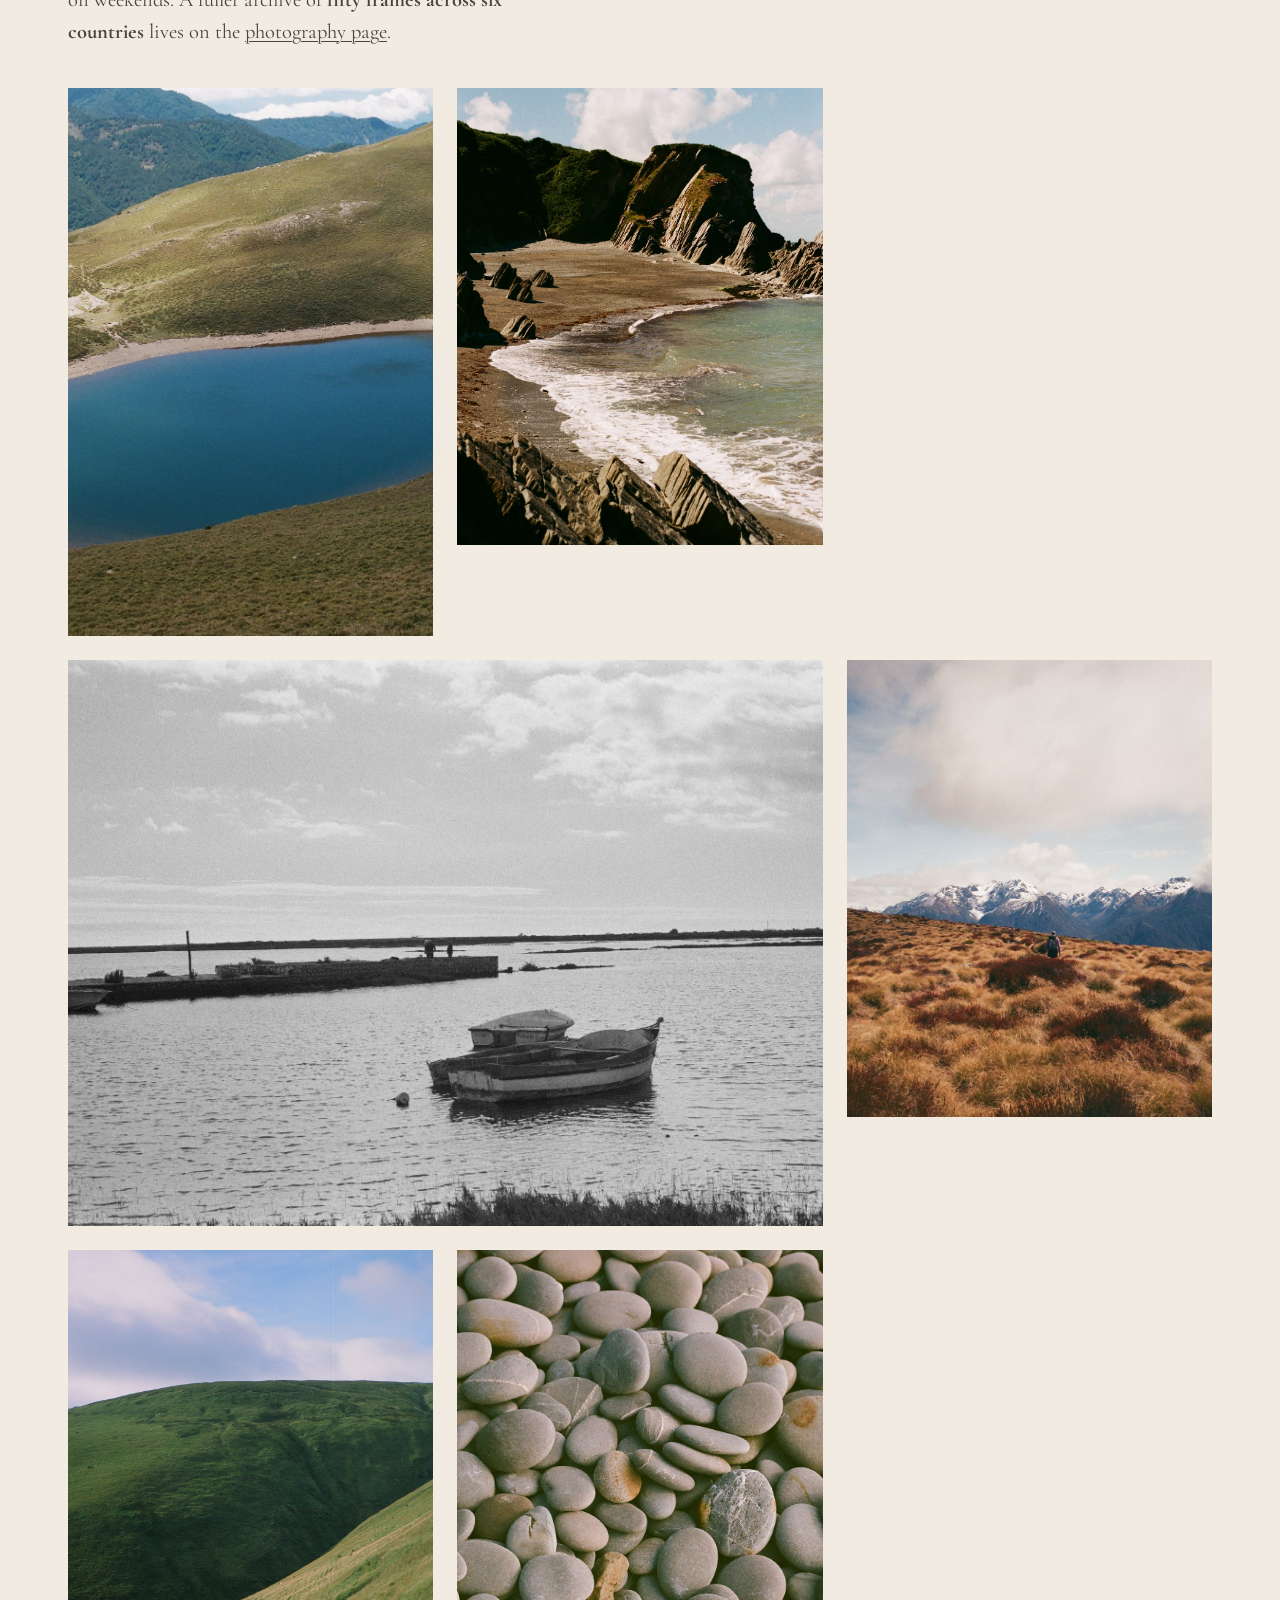
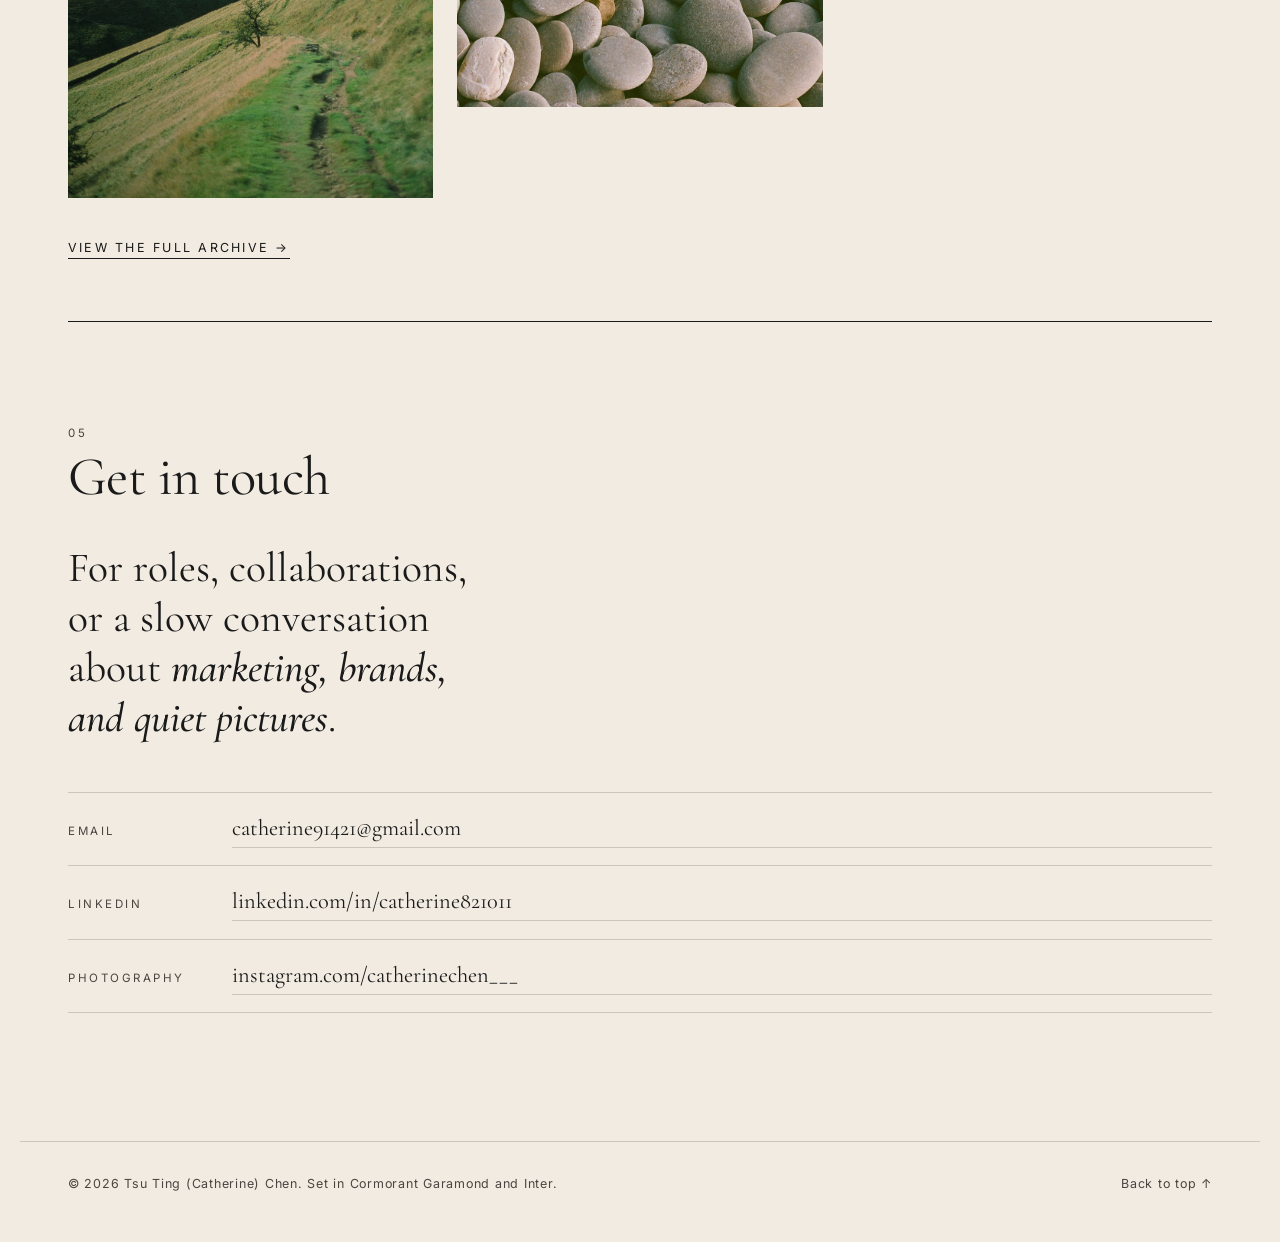
==== commit c71c4720: "Add files via upload" ====
--- a/index.html
+++ b/index.html
@@ -355,8 +355,7 @@
     <ul class="contact-list">
       <li><span>Email</span><a href="mailto:catherine91421@gmail.com">catherine91421@gmail.com</a></li>
       <li><span>LinkedIn</span><a href="https://www.linkedin.com/in/catherine821011" target="_blank" rel="noopener">linkedin.com/in/catherine821011</a></li>
-      <li><span>Photography</span><a href="https://ko-fi.com/catherine_filmphotography" target="_blank" rel="noopener">ko-fi.com/catherine_filmphotography</a></li>
-      <li><span>Phone</span><a href="tel:+447884759918">+44 7884 759 918</a></li>
+      <li><span>Photography</span><a href="https://www.instagram.com/catherinechen___" target="_blank" rel="noopener">instagram.com/catherinechen___</a></li>
     </ul>
   </section>
 
--- a/styles.css
+++ b/styles.css
@@ -653,6 +653,35 @@
 /* ---------- Photography subpage ---------- */
 .page-photography main { max-width: var(--max); margin: 0 auto; padding: 0 var(--gutter); }
 
+/* Masonry-style grid using CSS columns — no crop, natural aspect ratios */
+.page-photography .photo-grid {
+  display: block;
+  columns: 1;
+  column-gap: 1.2rem;
+}
+@media (min-width: 640px) {
+  .page-photography .photo-grid { columns: 2; }
+}
+@media (min-width: 960px) {
+  .page-photography .photo-grid { columns: 3; column-gap: 1.4rem; }
+}
+.page-photography .photo {
+  break-inside: avoid;
+  margin: 0 0 1.4rem;
+  display: block;
+  background: none;
+  aspect-ratio: auto;
+  overflow: visible;
+  position: static;
+}
+.page-photography .photo img {
+  position: static;
+  inset: auto;
+  width: 100%;
+  height: auto;
+  display: block;
+}
+
 .photo-hero {
   max-width: var(--max);
   margin: 0 auto;
@@ -666,11 +695,14 @@
   .photo-hero { grid-template-columns: 1.1fr 1fr; gap: 4rem; }
 }
 .photo-hero-image {
-  aspect-ratio: 4 / 5;
-  width: 100%;
-}
-@media (min-width: 900px) {
-  .photo-hero-image { aspect-ratio: 4 / 5.4; }
+  width: 100%;
+  margin: 0;
+  background: var(--paper-2);
+}
+.photo-hero-image img {
+  width: 100%;
+  height: auto;
+  display: block;
 }
 .photo-hero-text { padding-bottom: 1rem; }
 .photo-display {
